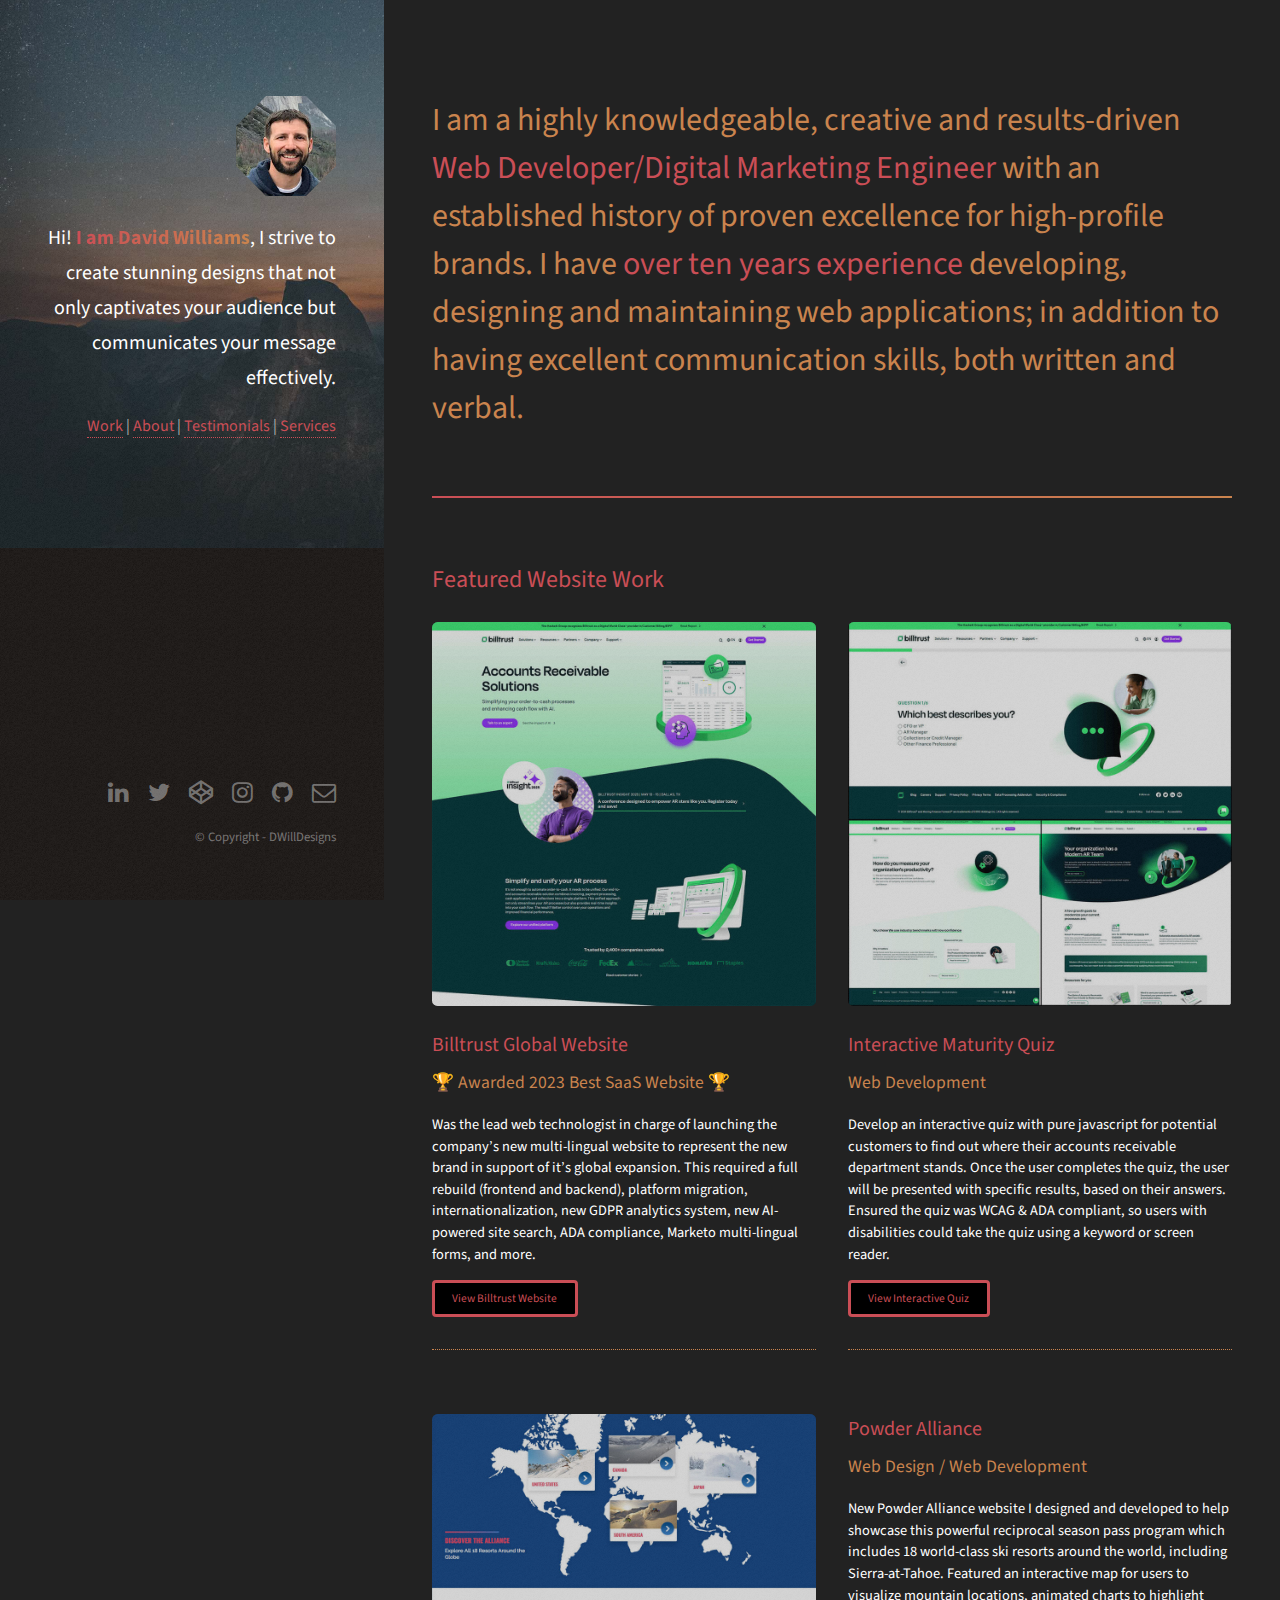
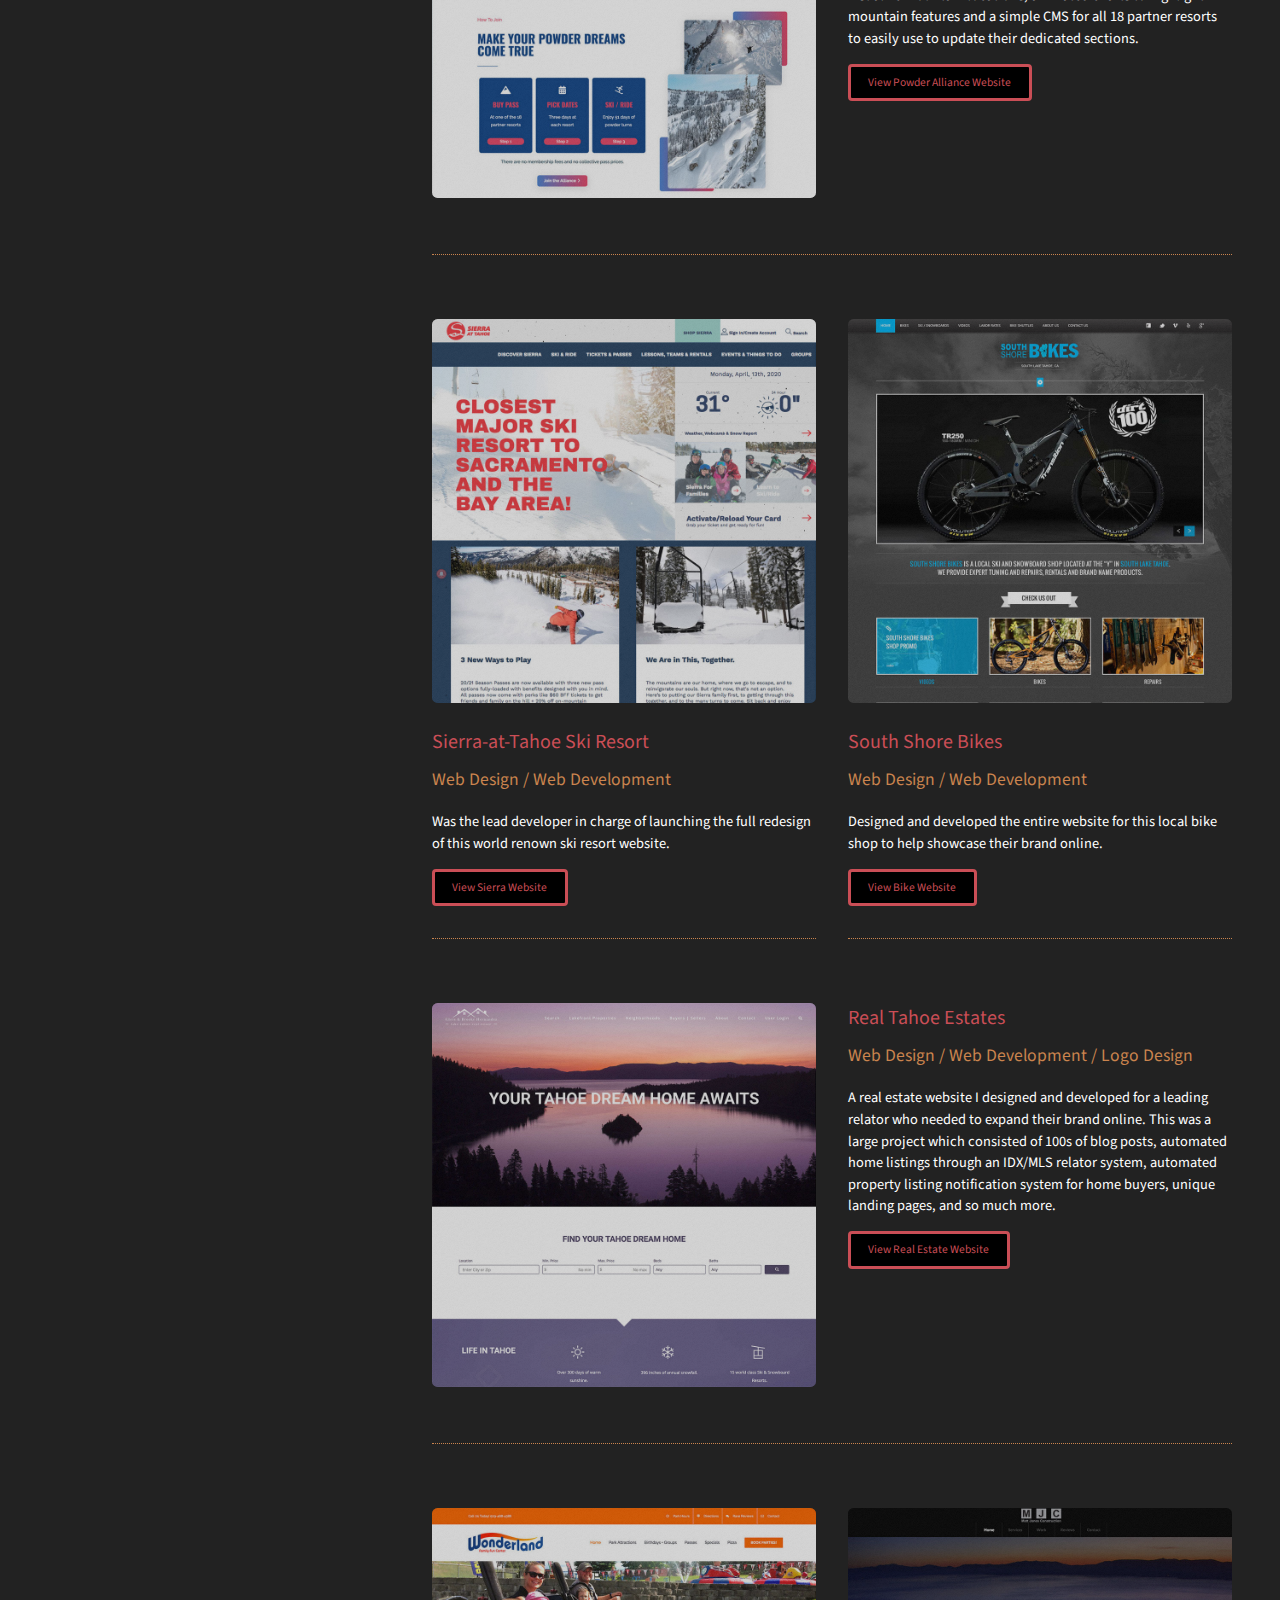
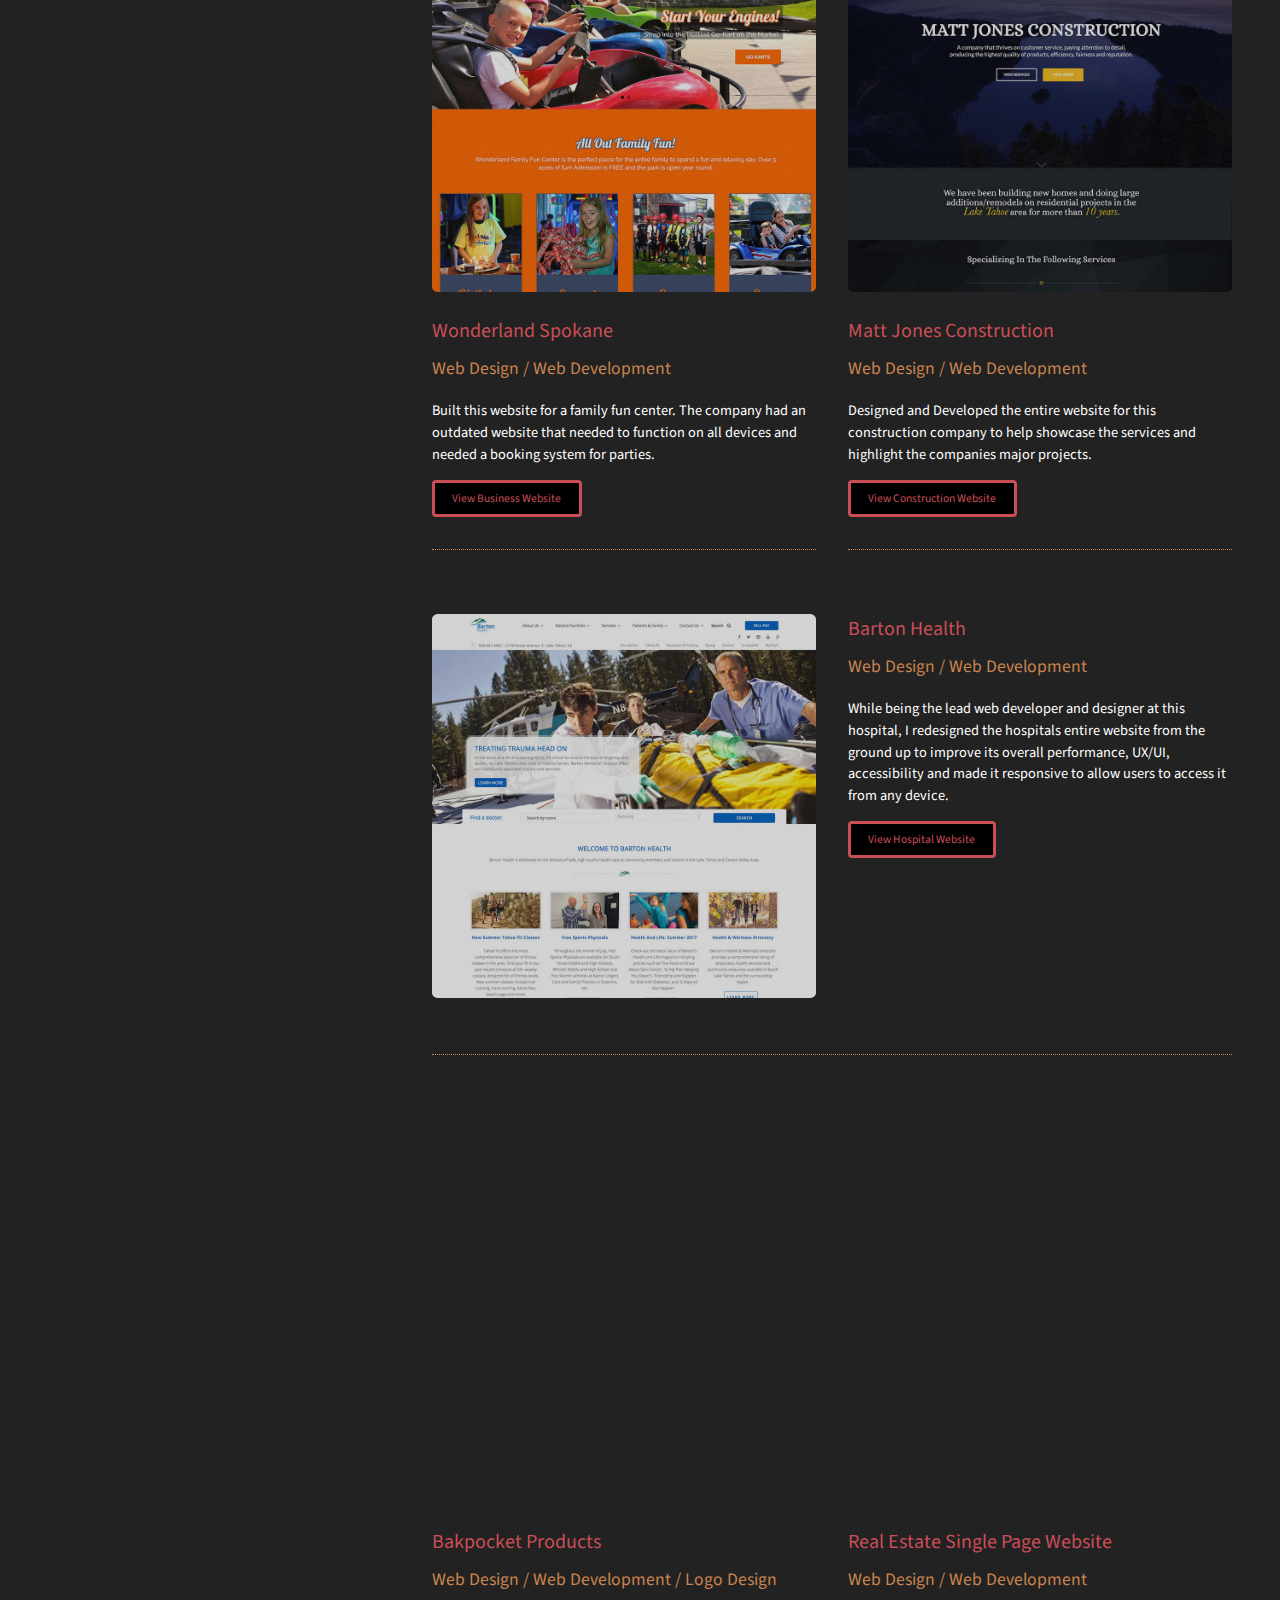
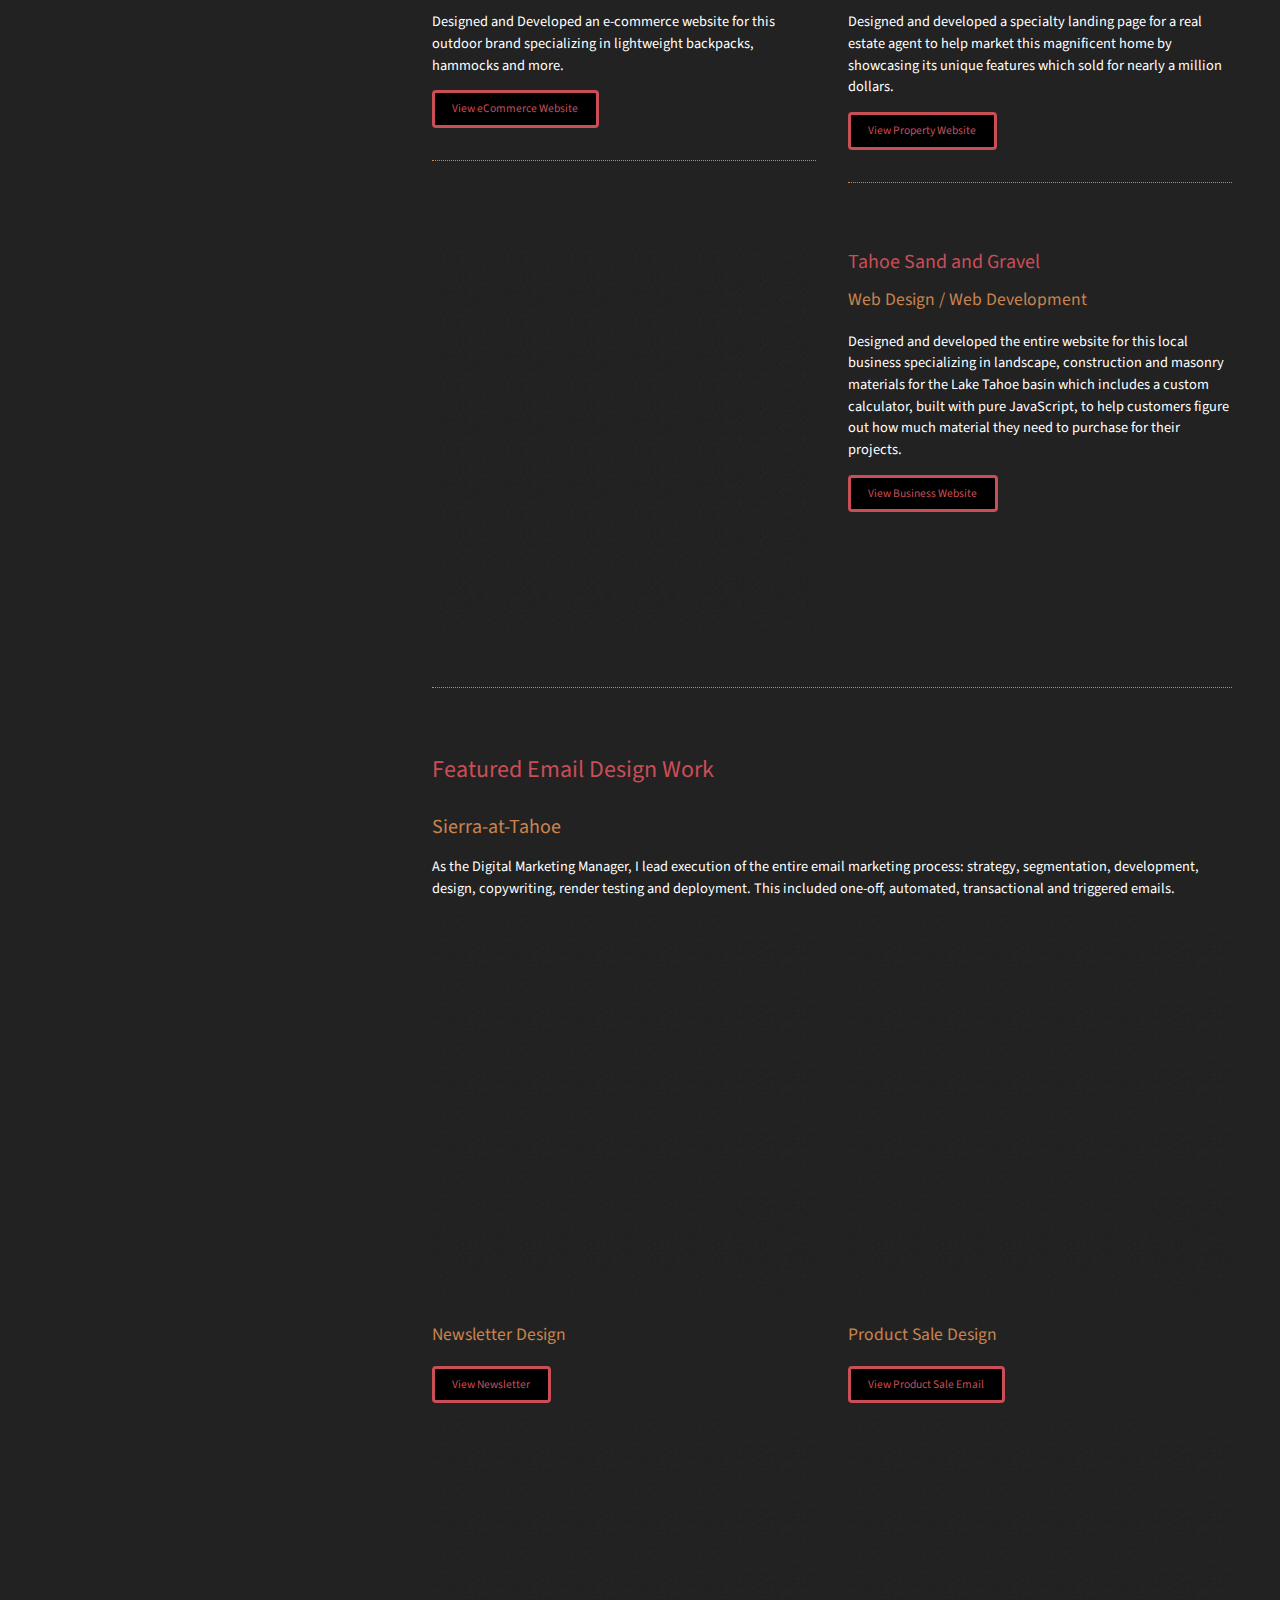
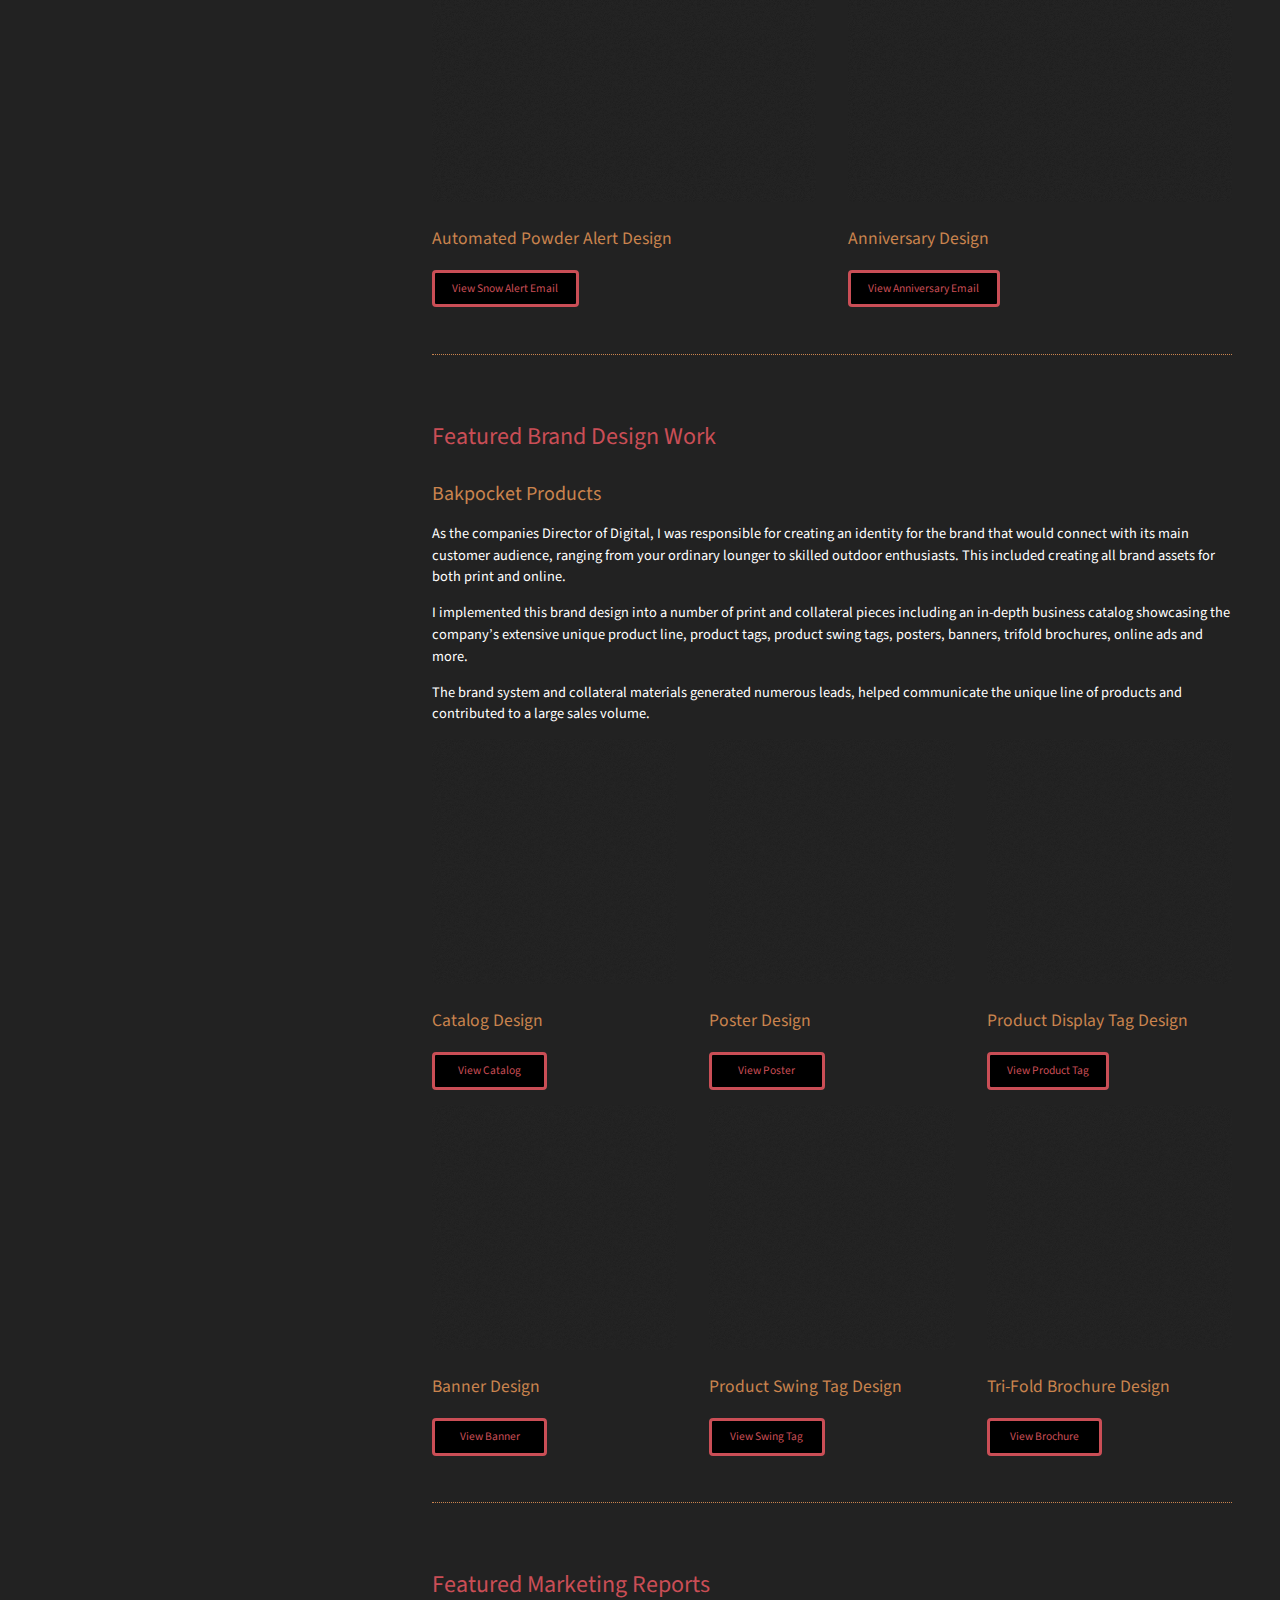
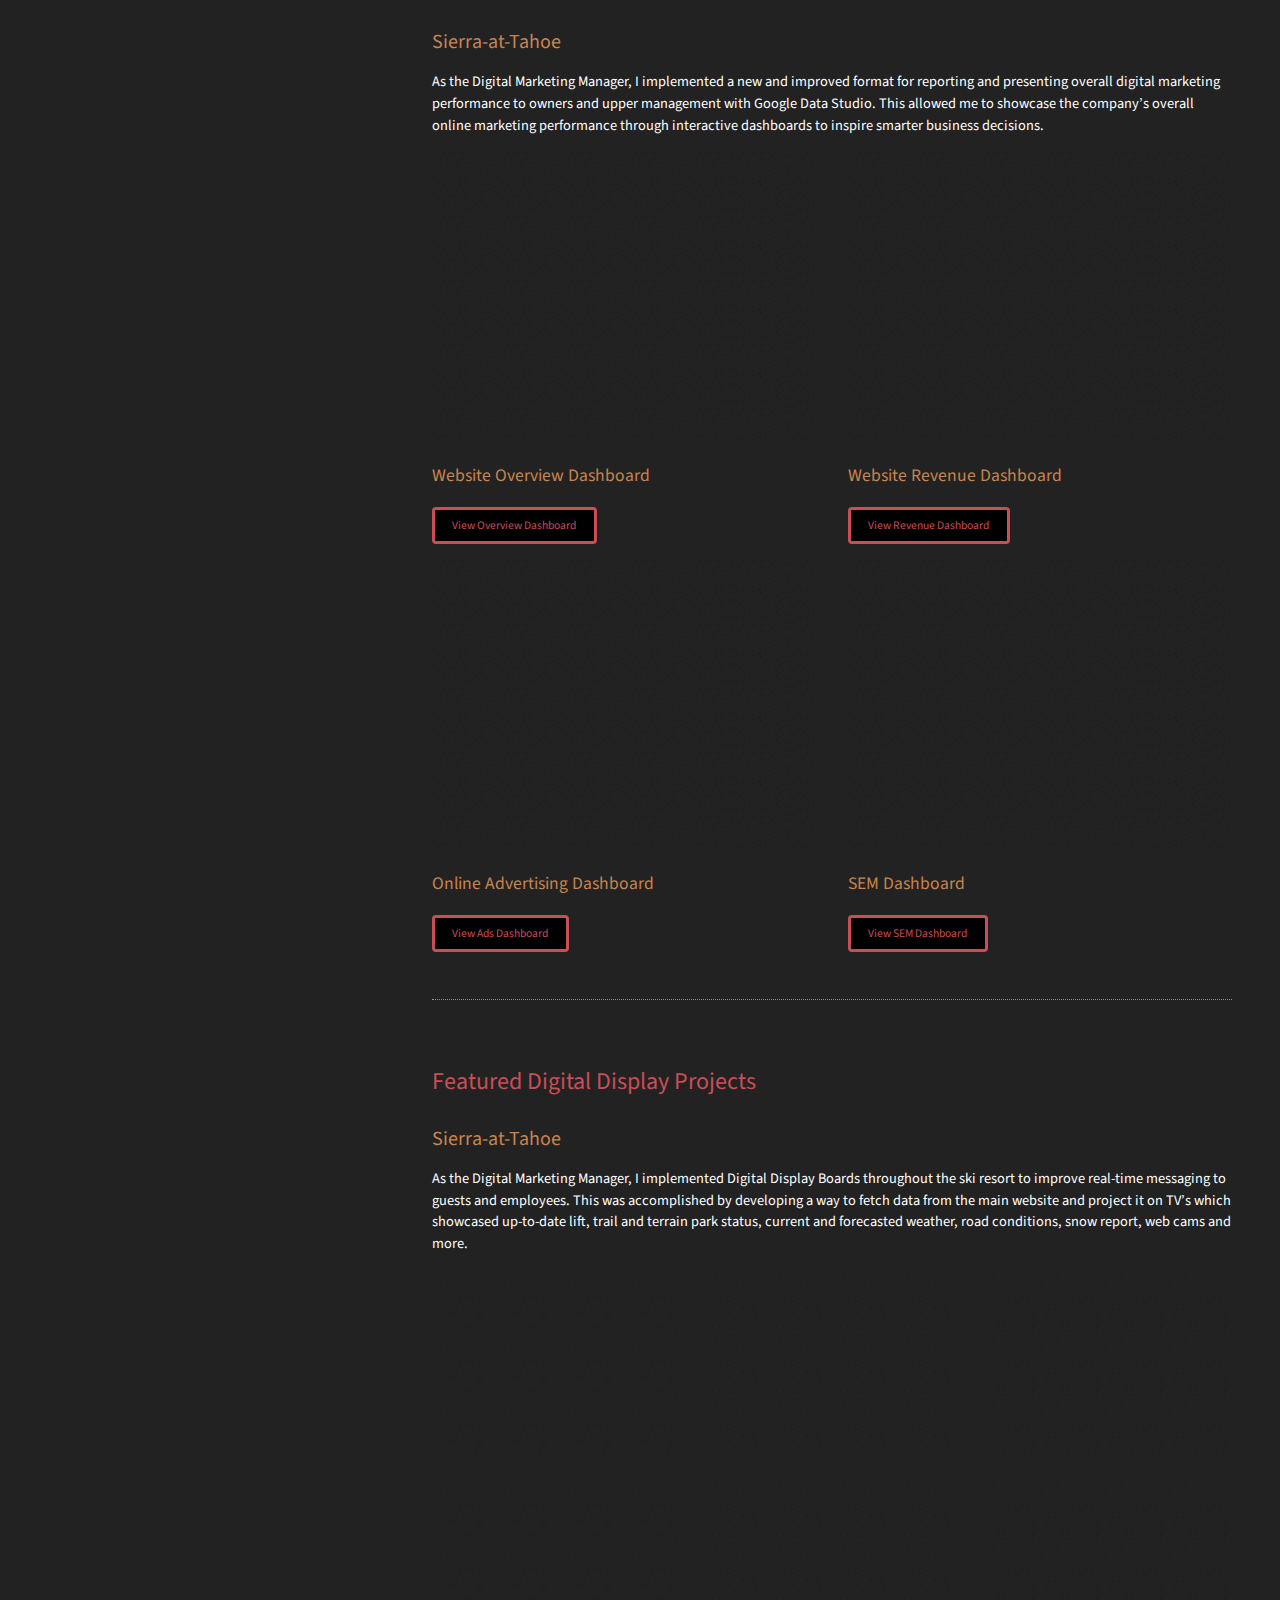
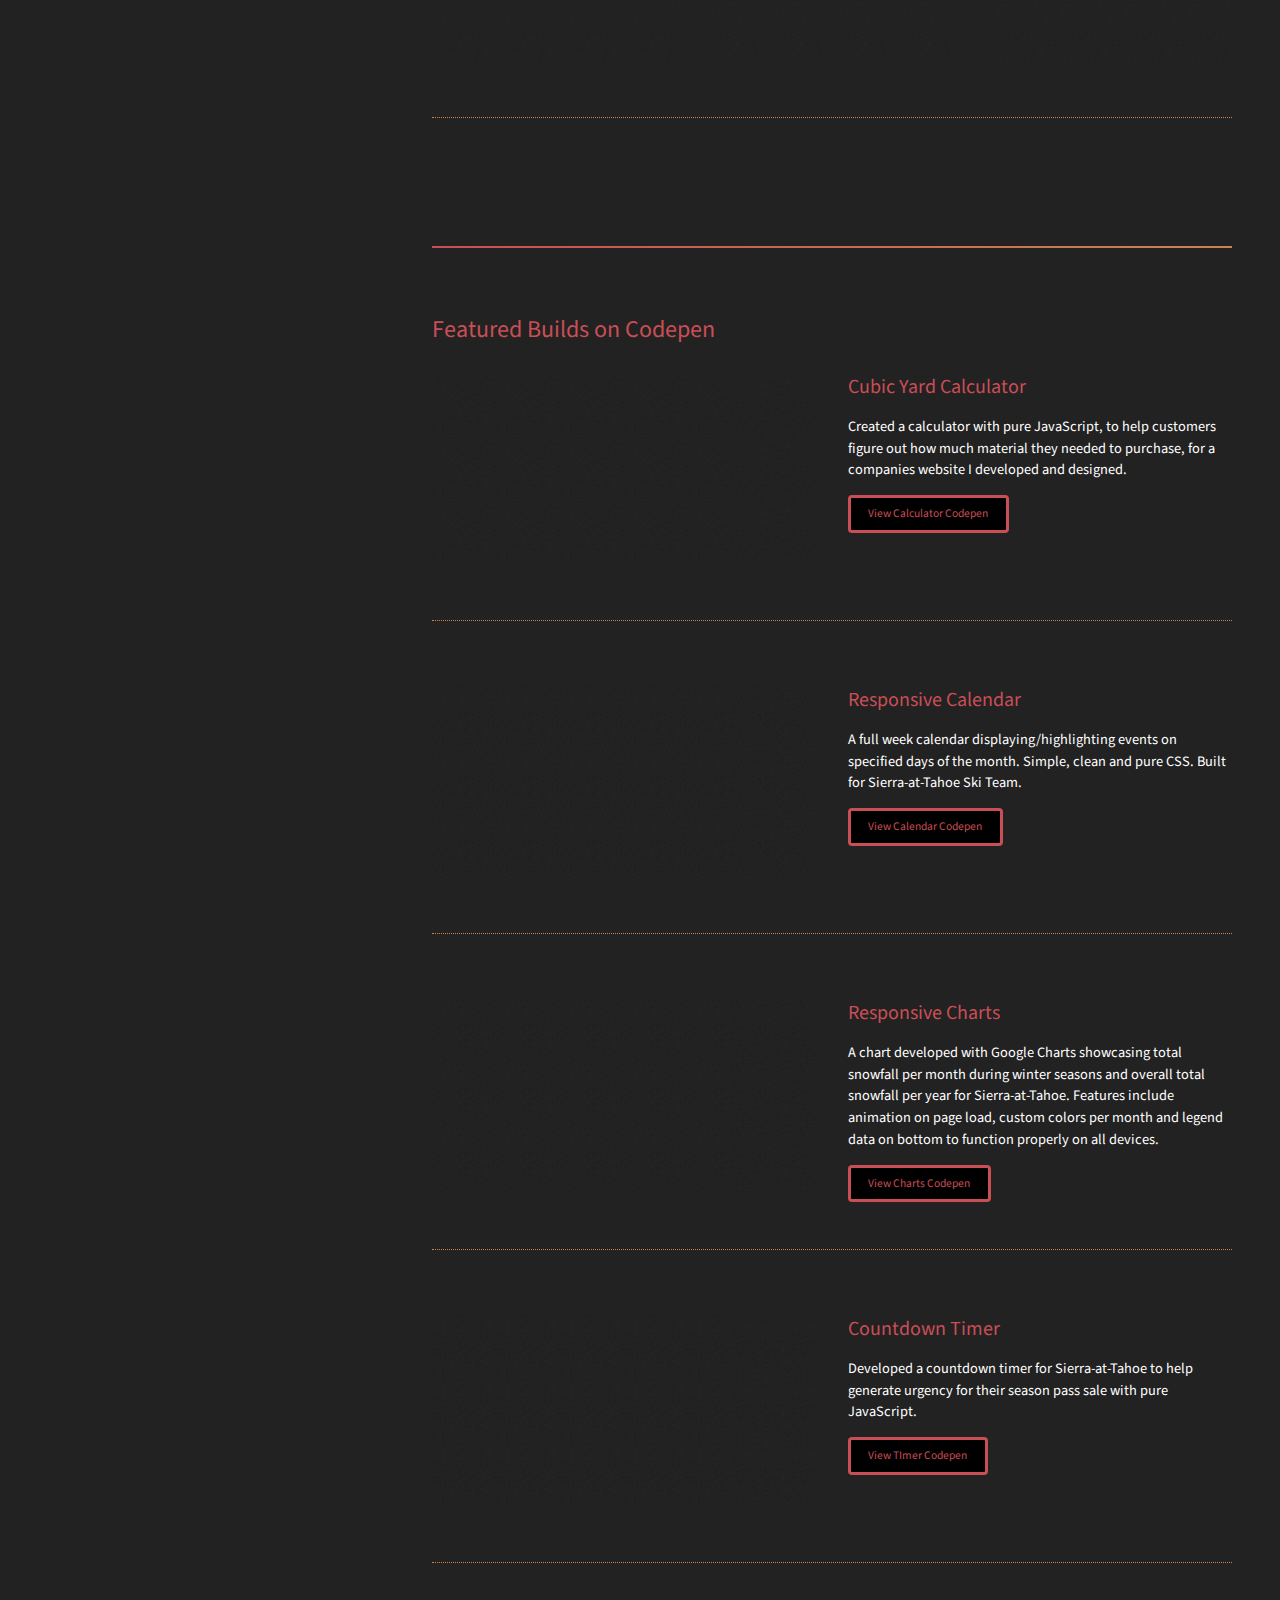
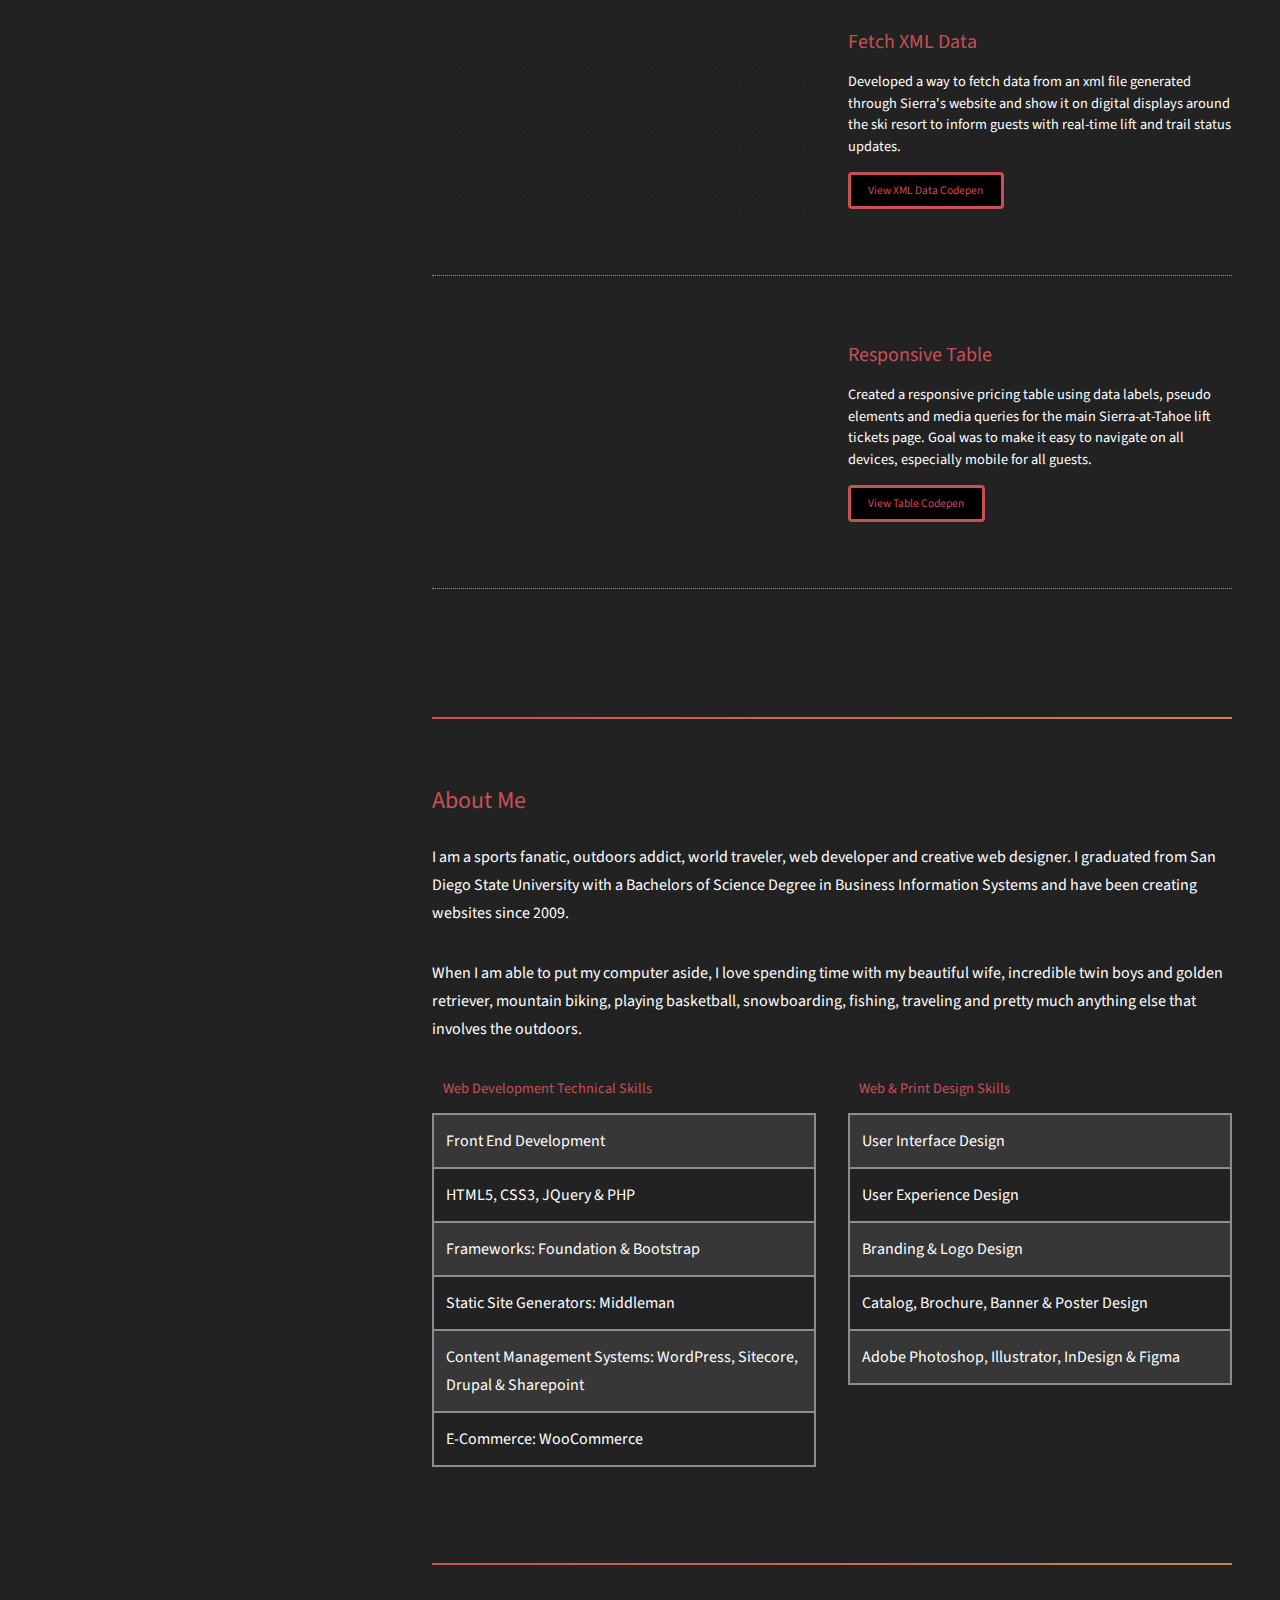
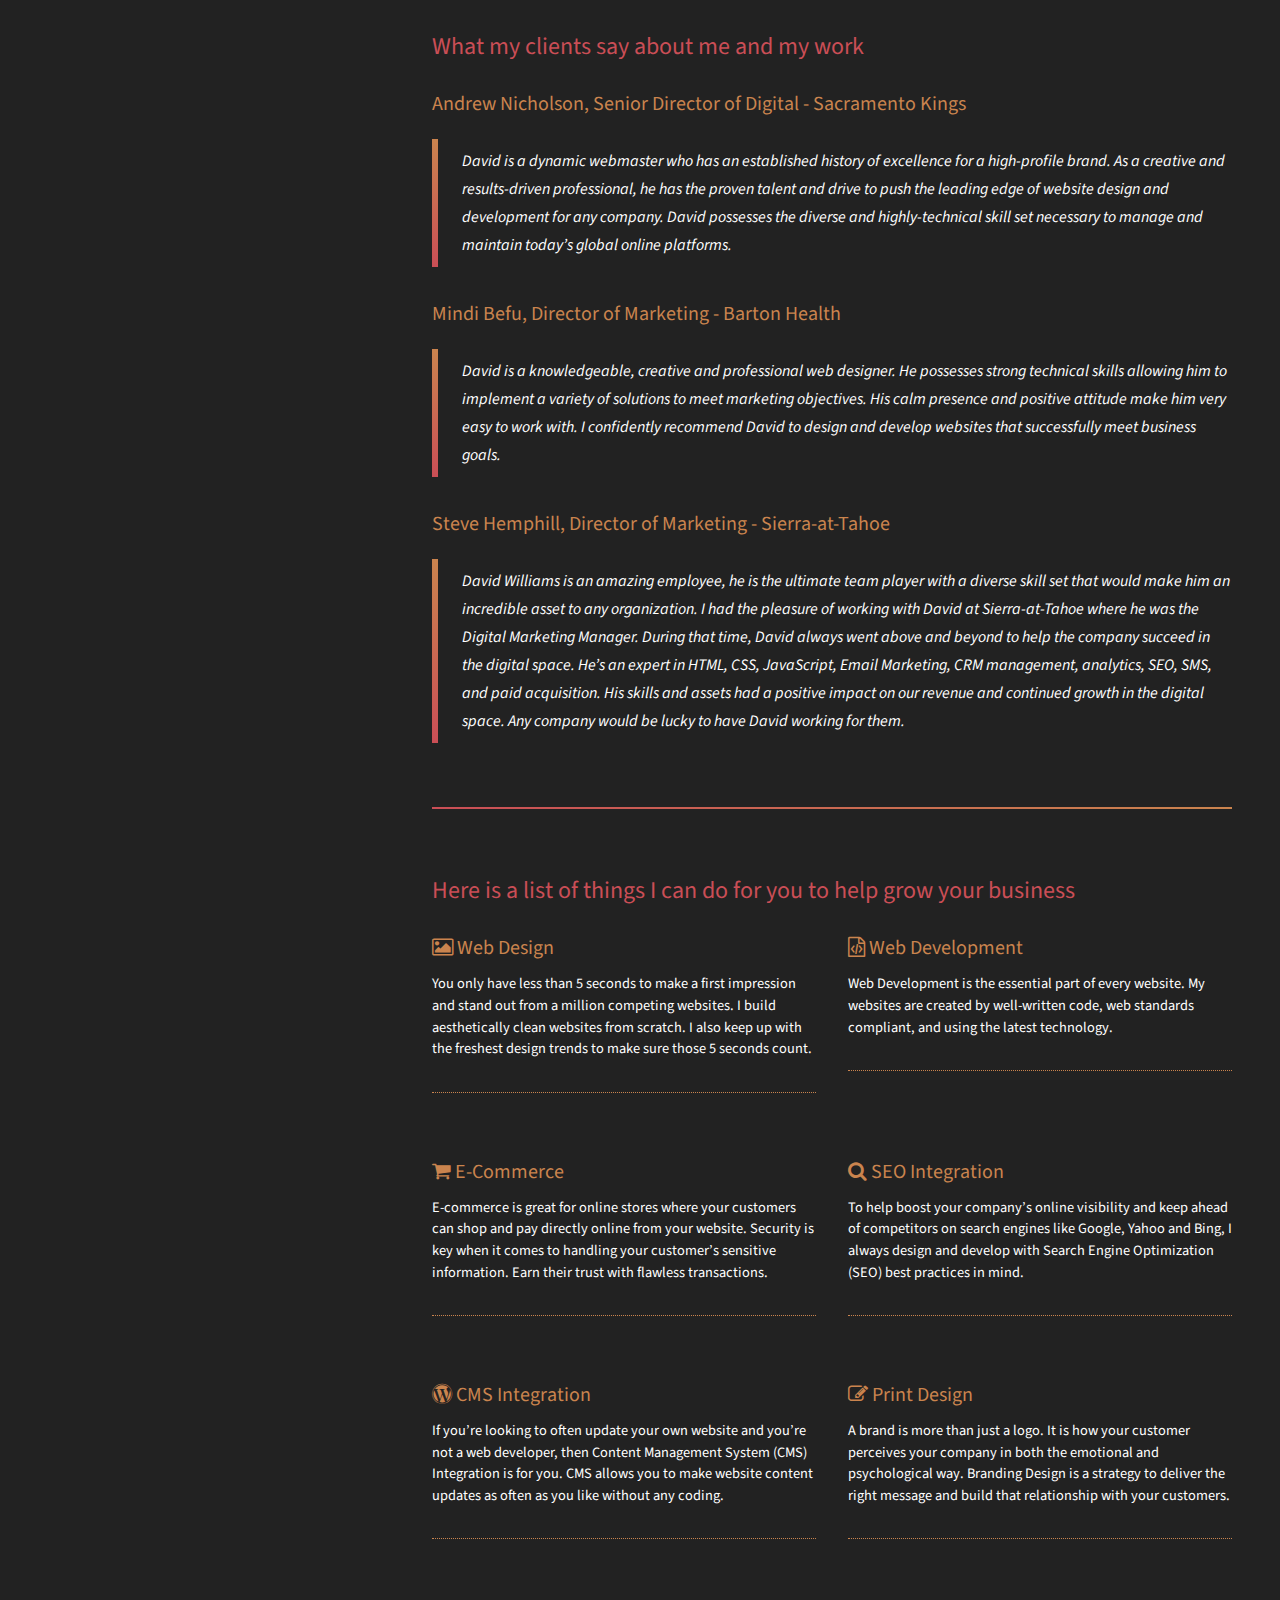
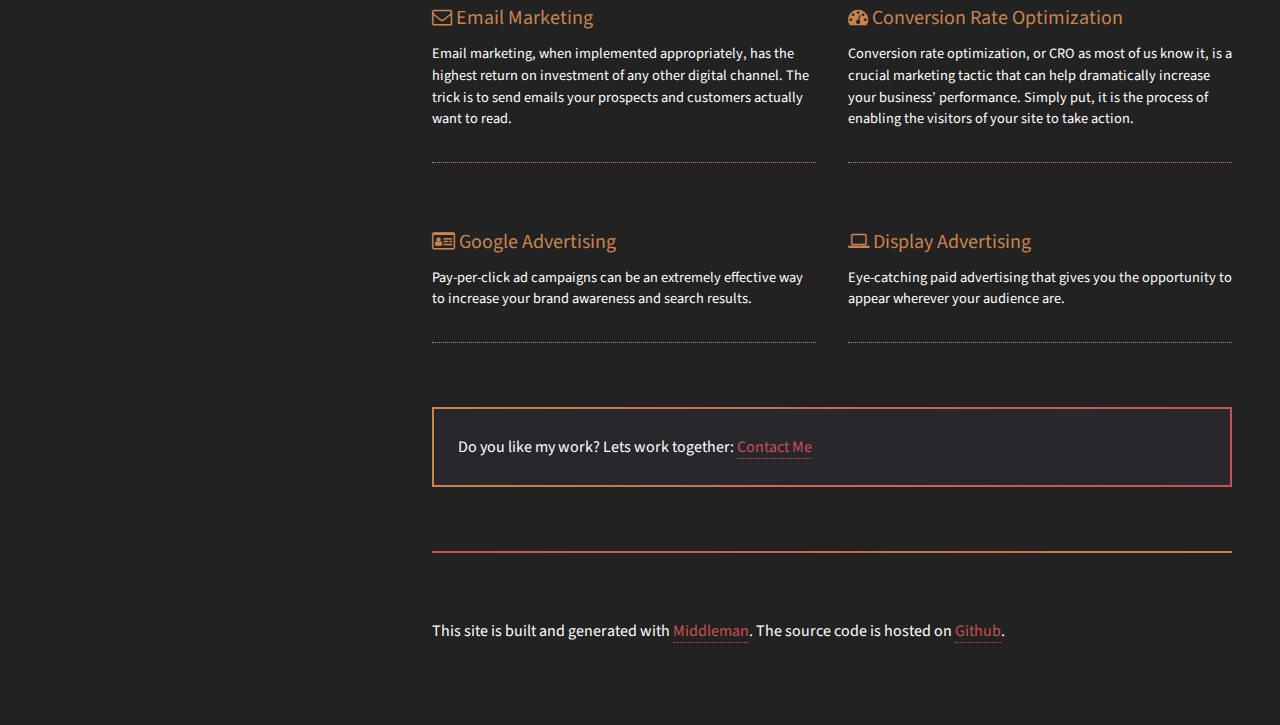
==== index.html @ ef0dd809 "Update index.html links" ====
<!DOCTYPE html>
<html lang="en-US">
  <head>
    <title>DWillDesigns | Web Design &amp; Development, Graphic Design + Marketing</title>
    <meta charset="utf-8" />
    <meta name="viewport" content="width=device-width, initial-scale=1" />
    <meta name="description" content="I am a web developer &amp; designer who strives to create stunning designs that not only captivates your audience but communicates your message effectively." />
    <meta name="author" content="David Williams, DWillDesigns" />
    <meta name="generator" content="Middleman 4.2.1" />
    <meta name="robots" content="index, follow" />
    <link rel="icon" type="image/png" href="images/dwilldesigns-logo-portfolio-red-80x80.png" />
    <link href="https://stackpath.bootstrapcdn.com/font-awesome/4.7.0/css/font-awesome.min.css" rel="stylesheet" />
    <link href="/stylesheets/main.css" rel="stylesheet" />
    <link rel="preload" as="image" href="../../images/mtn-bg.jpg" />
  </head>

  <body class="is-preload">
    <header id="header">
      <div class="inner">
        <a href="#" class="image avatar"><img width="133" height="133" src="images/dw-profile-180x180.jpg" alt="David Williams" /></a>
        <h1>Hi! <strong>I am David Williams</strong>, I strive to create stunning designs that not only captivates your audience but communicates your message effectively.</h1>
        <p style="margin: 1em 0"><a href="#work" title="Click to view my web and marketing projects">Work</a> | <a href="#about" title="Click to learn a bit about me">About</a> | <a href="#testimonials" title="Click to read testimonials regarding my skills and accomplishments">Testimonials</a> | <a href="#services" title="Click to see web and marketing services">Services</a></p>
      </div>
    </header>
    <div id="main">
      <section id="one">
        <header class="major">
          <h1>I am a highly knowledgeable, creative and results-driven <strong>Web Developer/Digital Marketing Engineer</strong> with an established history of proven excellence for high-profile brands. I have <strong>over ten years experience</strong> developing, designing and maintaining web applications; in addition to having excellent communication skills, both written and verbal.</h1>
        </header>
      </section>
      <section id="work" name="work">
        <h2>Featured Website Work</h2>
        <div class="row">
          <article class="col-6 col-12-xsmall work-item">
            <a href="images/fulls/bt-hp-sitecore-2024.jpg" class="image fit thumb" "rel=nofollow"><img loading="lazy" width="464" height="464" src="/images/fulls/bt-hp-sitecore-2024.jpg" alt="Billtrust New Global Website" title="Billtrust New Global Website" /></a>
            <h3>Billtrust Global Website</h3>
            <h4>🏆 Awarded 2023 Best SaaS Website 🏆</h4>
            <p>Was the lead web technologist in charge of launching the company’s new multi-lingual website to represent the new brand in support of it’s global expansion. This required a full rebuild (frontend and backend), platform migration, internationalization, new GDPR analytics system, new AI-powered site search, ADA compliance, Marketo multi-lingual forms, and more.</p>
            <p style="margin: 1em 0"><a href="https://www.billtrust.com/" target="_blank" class="button small" title="Click to view Billtrust Financial SaaS website">View Billtrust Website</a></p>
            <hr />
          </article>

          <article class="col-6 col-12-xsmall work-item">
            <a href="images/fulls/bt-ar-mm-quiz-grid.jpg" class="image fit thumb" "rel=nofollow"><img loading="lazy" width="464" height="464" src="images/fulls/bt-ar-mm-quiz-grid.jpg" alt="Interactive Maturity Quiz" title="Interactive Maturity Quiz" /></a>
            <h3>Interactive Maturity Quiz</h3>
            <h4>Web Development</h4>
            <p>Develop an interactive quiz with pure javascript for potential customers to find out where their accounts receivable department stands. Once the user completes the quiz, the user will be presented with specific results, based on their answers. Ensured the quiz was WCAG &amp; ADA compliant, so users with disabilities could take the quiz using a keyword or screen reader.</p>
            <p style="margin: 1em 0"><a href="/bt-ar-mm-quiz.html" target="_blank" class="button small" title="Click to view financial interactive quiz">View Interactive Quiz</a></p>
            <hr />
          </article>

          <article class="col-12 col-12-xsmall work-item">
            <div class="row">
              <div class="col-6 col-12-xsmall">
                <a href="images/fulls/powderalliance-web.jpg" class="image fit thumb" "rel=nofollow"><img loading="lazy" width="464" height="464" src="images/fulls/powderalliance-web.jpg" alt="Powder Alliance Website" title="Powder Alliance Website" /></a>
              </div>
              <div class="col-6 col-12-xsmall">
                <h3>Powder Alliance</h3>
                <h4>Web Design / Web Development</h4>
                <p>New Powder Alliance website I designed and developed to help showcase this powerful reciprocal season pass program which includes 18 world-class ski resorts around the world, including Sierra-at-Tahoe. Featured an interactive map for users to visualize mountain locations, animated charts to highlight mountain features and a simple CMS for all 18 partner resorts to easily use to update their dedicated sections.</p>
                <p style="margin: 1em 0"><a href="https://powderalliance.com/" target="_blank" class="button small" title="Click to visit Season Pass Ski program website">View Powder Alliance Website</a></p>
              </div>
            </div>
            <hr />
          </article>

          <article class="col-6 col-12-xsmall work-item">
            <a href="images/fulls/Sierra-at-Tahoe-web.jpg" class="image fit thumb" "rel=nofollow"><img loading="lazy" width="464" height="464" src="images/fulls/Sierra-at-Tahoe-web.jpg" alt="Sierra-at-Tahoe Ski Resort Website" title="Sierra-at-Tahoe Ski Resort Website" /></a>
            <h3>Sierra-at-Tahoe Ski Resort</h3>
            <h4>Web Design / Web Development</h4>
            <p>Was the lead developer in charge of launching the full redesign of this world renown ski resort website.</p>
            <p style="margin: 1em 0"><a href="https://www.sierraattahoe.com/" target="_blank" class="button small" title="Click to visit Ski Resort website">View Sierra Website</a></p>
            <hr />
          </article>
          <article class="col-6 col-12-xsmall work-item">
            <a href="images/fulls/southshorebikes-web.jpg" class="image fit thumb" "rel=nofollow"><img loading="lazy" width="464" height="464" src="images/fulls/southshorebikes-web.jpg" alt="South Shore Bikes Website" title="South Shore Bikes Website" /></a>
            <h3>South Shore Bikes</h3>
            <h4>Web Design / Web Development</h4>
            <p>Designed and developed the entire website for this local bike shop to help showcase their brand online.</p>
            <p style="margin: 1em 0"><a href="https://southshorebikestahoe.com/" target="_blank" class="button small" title="Click to visit bike shop website">View Bike Website</a></p>
            <hr />
          </article>

          <article class="col-12 col-12-xsmall work-item">
            <div class="row">
              <div class="col-6 col-12-xsmall">
                <a href="images/fulls/RealTahoeEstates-web.jpg" class="image fit thumb" "rel=nofollow"><img loading="lazy" width="464" height="464" src="images/fulls/RealTahoeEstates-web.jpg" alt="Real Tahoe Estates Website" title="Real Tahoe Estates Website" /></a>
              </div>
              <div class="col-6 col-12-xsmall">
                <h3>Real Tahoe Estates</h3>
                <h4>Web Design / Web Development / Logo Design</h4>
                <p>A real estate website I designed and developed for a leading relator who needed to expand their brand online. This was a large project which consisted of 100s of blog posts, automated home listings through an IDX/MLS relator system, automated property listing notification system for home buyers, unique landing pages, and so much more.</p>
                <p style="margin: 1em 0"><a href="https://realtahoeestates.com/" target="_blank" class="button small" title="Click to visit Real Estate website">View Real Estate Website</a></p>
              </div>
            </div>
            <hr />
          </article>

          <article class="col-6 col-12-xsmall work-item">
            <a href="images/fulls/Wonderland-Fun-Center-web.jpg" class="image fit thumb" "rel=nofollow"><img loading="lazy" width="464" height="464" src="images/fulls/Wonderland-Fun-Center-web.jpg" alt="Wonderland Spokane Website" title="Wonderland Spokane Website" /></a>
            <h3>Wonderland Spokane</h3>
            <h4>Web Design / Web Development</h4>
            <p>Built this website for a family fun center. The company had an outdated website that needed to function on all devices and needed a booking system for parties.</p>
            <p style="margin: 1em 0"><a href="https://wonderlandspokane.com/" target="_blank" class="button small" title="Click to visit family adventure park website">View Business Website</a></p>
            <hr />
          </article>
          <article class="col-6 col-12-xsmall work-item">
            <a href="images/fulls/MJCTahoe-website-design-1.jpg" class="image fit thumb" "rel=nofollow"><img loading="lazy" width="464" height="464" src="images/fulls/MJCTahoe-website-design-1.jpg" alt="Matt Jones Construction Website" title="Matt Jones Construction Website" /></a>
            <h3>Matt Jones Construction</h3>
            <h4>Web Design / Web Development</h4>
            <p>Designed and Developed the entire website for this construction company to help showcase the services and highlight the companies major projects.</p>
            <p style="margin: 1em 0"><a href="http://mjctahoe.com/" target="_blank" class="button small" title="Click to visit Construction website">View Construction Website</a></p>
            <hr />
          </article>

          <article class="col-12 col-12-xsmall work-item">
            <div class="row">
              <div class="col-6 col-12-xsmall">
                <a href="images/fulls/Barton-Health-web-2017-2.jpg" class="image fit thumb" "rel=nofollow"><img loading="lazy" width="464" height="464" src="images/fulls/Barton-Health-web-2017-2.jpg" alt="Barton Health Website" title="Barton Health Website" /></a>
              </div>
              <div class="col-6 col-12-xsmall">
                <h3>Barton Health</h3>
                <h4>Web Design / Web Development</h4>
                <p>While being the lead web developer and designer at this hospital, I redesigned the hospitals entire website from the ground up to improve its overall performance, UX/UI, accessibility and made it responsive to allow users to access it from any device.</p>
                <p style="margin: 1em 0"><a href="https://www.bartonhealth.org/tahoe/home.aspx" target="_blank" class="button small" title="Click to visit Barton Health hospital website">View Hospital Website</a></p>
              </div>
            </div>
            <hr />
          </article>

          <article class="col-6 col-12-xsmall work-item">
            <a href="images/fulls/Bakpocket-Products-web.jpg" class="image fit thumb" "rel=nofollow"><img loading="lazy" width="464" height="464" src="images/fulls/Bakpocket-Products-web.jpg" alt="Bakpocket Products Website" title="Bakpocket Products Website" /></a>
            <h3>Bakpocket Products</h3>
            <h4>Web Design / Web Development / Logo Design</h4>
            <p>Designed and Developed an e-commerce website for this outdoor brand specializing in lightweight backpacks, hammocks and more.</p>
            <p style="margin: 1em 0"><a href="https://www.instagram.com/bakpocketproducts/" target="_blank" class="button small" title="Click to view Bakpocket Products eCommerce website">View eCommerce Website</a></p>
            <hr />
          </article>
          <!--<article class="col-6 col-12-xsmall work-item">
                    <a href="images/fulls/Festival-of-Trees-web.jpg" class="image fit thumb" "rel=nofollow"><img loading="lazy" width="464" height="464" src="images/fulls/Festival-of-Trees-web.jpg" alt="Festival Trees and Lights Website" title="Festival Trees and Lights Website" /></a>
                    <h3>Festival Trees and Lights</h3>
                    <h4>Web Design / Web Development</h4>
                    <p>Designed and Developed the entire website for this charity event associated with the main hospital in the area.</p>
                    <p style="margin: 1em 0;"><a href="https://www.bartonhealth.org/foundation/foundation-home" target="_blank" class="button small">View Website</a></p>
				<hr> </article>-->
          <article class="col-6 col-12-xsmall work-item">
            <a href="images/fulls/RealEstateProperty-web.jpg" class="image fit thumb" "rel=nofollow"><img loading="lazy" width="464" height="464" src="images/fulls/RealEstateProperty-web.jpg" alt="Real Estate Single Page Website" title="Real Estate Single Page Website" /></a>
            <h3>Real Estate Single Page Website</h3>
            <h4>Web Design / Web Development</h4>
            <p>Designed and developed a specialty landing page for a real estate agent to help market this magnificent home by showcasing its unique features which sold for nearly a million dollars.</p>
            <p style="margin: 1em 0"><a href="https://realtahoeestates.com/2042-aloha-drive-lake-tahoe/" target="_blank" class="button small" title="Click to visit Real Estate Single Property website">View Property Website</a></p>
            <hr />
          </article>

          <article class="col-12 col-12-xsmall work-item">
            <div class="row">
              <div class="col-6 col-12-xsmall">
                <a href="images/fulls/tahoe-sand-gravel-web.jpg" class="image fit thumb" "rel=nofollow"><img loading="lazy" width="464" height="464" src="images/fulls/tahoe-sand-gravel-web.jpg" alt="Tahoe Sand and Gravel Website" title="Tahoe Sand and Gravel Website" /></a>
              </div>
              <div class="col-6 col-12-xsmall">
                <h3>Tahoe Sand and Gravel</h3>
                <h4>Web Design / Web Development</h4>
                <p>Designed and developed the entire website for this local business specializing in landscape, construction and masonry materials for the Lake Tahoe basin which includes a custom calculator, built with pure JavaScript, to help customers figure out how much material they need to purchase for their projects.</p>
                <p style="margin: 1em 0"><a href="https://dwill530.github.io/tsg/" target="_blank" class="button small" title="Click to visit Tahoe Sand and Gravel website">View Business Website</a></p>
              </div>
            </div>
            <!--<div class="row">
						<div class="col-6 col-12-xsmall">
                    		<a href="images/fulls/RealEstateProperty-web.jpg" class="image fit thumb" "rel=nofollow"><img loading="lazy" width="464" height="464" src="images/fulls/RealEstateProperty-web.jpg" alt="Real Estate Single Page Website" title="Real Estate Single Page Website" /></a>
						</div>
						<div class="col-6 col-12-xsmall">
							<h3>Real Estate Single Page Website</h3>
							<h4>Web Design / Web Development</h4>
							<p>Designed and developed a specialty landing page for a real estate agent to help market this magnificent home by showcasing its unique features which sold for nearly a million dollars.</p>
							<p style="margin: 1em 0;"><a href="https://realtahoeestates.com/2042-aloha-drive-lake-tahoe/" target="_blank" class="button small">View Website</a></p>
						</div>
					</div>-->
            <hr />
          </article>
        </div>
        <h2>Featured Email Design Work</h2>
        <div class="row">
          <article class="col-12 col-12-xsmall work-item">
            <div class="row">
              <div class="col-12 col-12-xsmall">
                <h3 style="color: #ca844e">Sierra-at-Tahoe</h3>
                <p style="margin: 1em 0">As the Digital Marketing Manager, I lead execution of the entire email marketing process: strategy, segmentation, development, design, copywriting, render testing and deployment. This included one-off, automated, transactional and triggered emails.</p>

                <div class="row">
                  <div class="col-6 col-12-xsmall">
                    <a href="images/fulls/sat-wprf-newsletter-email.jpg" class="image fit thumb" "rel=nofollow"><img loading="lazy" width="464" height="464" src="images/fulls/sat-wprf-newsletter-email.jpg" alt="Sierra-at-Tahoe Newsletter Design" title="Sierra-at-Tahoe Newsletter Design" /></a>
                    <h4>Newsletter Design</h4>
                    <p style="margin: 1em 0"><a href="/wprf-newsletter.html" class="button small" title="Click to view ski resort email newsletter">View Newsletter</a></p>
                  </div>
                  <div class="col-6 col-12-xsmall">
                    <a href="images/fulls/sat-fall-sp-email.jpg" class="image fit thumb" "rel=nofollow"><img loading="lazy" width="464" height="464" src="images/fulls/sat-fall-sp-email.jpg" alt="Sierra-at-Tahoe Product Sale Email Design" title="Sierra-at-Tahoe Product Sale Email Design" /></a>
                    <h4>Product Sale Design</h4>
                    <p style="margin: 1em 0"><a href="/sat-fall-sp-email.html" class="button small" title="Click to view product email">View Product Sale Email</a></p>
                  </div>
                  <div class="col-6 col-12-xsmall">
                    <a href="images/fulls/sat-snow-alert-email.jpg" class="image fit thumb" "rel=nofollow"><img loading="lazy" width="464" height="464" src="images/fulls/sat-snow-alert-email.jpg" alt="Sierra-at-Tahoe Snow Alert Email Design" title="Sierra-at-Tahoe Snow Alert Email Design" /></a>
                    <h4>Automated Powder Alert Design</h4>
                    <p style="margin: 1em 0"><a href="/sat-snow-alert-email.html" class="button small" title="Click to view snow forecast email">View Snow Alert Email</a></p>
                  </div>

                  <div class="col-6 col-12-xsmall">
                    <a href="images/fulls/sat-anniversary-email.jpg" class="image fit thumb" "rel=nofollow"><img loading="lazy" width="464" height="464" src="images/fulls/sat-anniversary-email.jpg" alt="Sierra-at-Tahoe Anniversary Email Design" title="Sierra-at-Tahoe Anniversary Email Design" /></a>
                    <h4>Anniversary Design</h4>
                    <p style="margin: 1em 0"><a href="/sat-anniversary-email.html" class="button small" title="Click to view automated ski anniversary email">View Anniversary Email</a></p>
                  </div>
                </div>
              </div>
            </div>
            <hr />
          </article>
        </div>
        <h2>Featured Brand Design Work</h2>
        <div class="row">
          <article class="col-12 col-12-xsmall work-item">
            <div class="row">
              <div class="col-12 col-12-xsmall">
                <h3 style="color: #ca844e">Bakpocket Products</h3>
                <p style="margin: 1em 0">As the companies Director of Digital, I was responsible for creating an identity for the brand that would connect with its main customer audience, ranging from your ordinary lounger to skilled outdoor enthusiasts. This included creating all brand assets for both print and online.</p>
                <p style="margin: 1em 0">I implemented this brand design into a number of print and collateral pieces including an in-depth business catalog showcasing the company’s extensive unique product line, product tags, product swing tags, posters, banners, trifold brochures, online ads and more.</p>
                <p style="margin: 1em 0">The brand system and collateral materials generated numerous leads, helped communicate the unique line of products and contributed to a large sales volume.</p>

                <div class="row">
                  <div class="col-4 col-12-xsmall">
                    <a href="images/fulls/bakpocket-catalog-design.jpg" class="image fit thumb" "rel=nofollow"><img loading="lazy" width="291" height="291" src="images/fulls/bakpocket-catalog-design.jpg" alt="Bakpocket Products Catalog Design" title="Bakpocket Products Catalog Design" /></a>
                    <h4>Catalog Design</h4>
                    <p style="margin: 1em 0"><a href="images/fulls/bakpocket-catalog-design.jpg" class="button small" title="Click to view adventure product catalog">View Catalog</a></p>
                  </div>
                  <div class="col-4 col-12-xsmall">
                    <a href="images/fulls/Bakpocket-Products-posters-designs.jpg" class="image fit thumb" "rel=nofollow"><img loading="lazy" width="291" height="291" src="images/fulls/Bakpocket-Products-posters-designs.jpg" alt="Bakpocket Products Poster Design" title="Bakpocket Products Poster Design" /></a>
                    <h4>Poster Design</h4>
                    <p style="margin: 1em 0"><a href="images/fulls/Bakpocket-Products-posters-designs.jpg" class="button small" title="Click to view adventure product poster design">View Poster</a></p>
                  </div>
                  <div class="col-4 col-12-xsmall">
                    <a href="images/fulls/Bakpocket-product-tag-designs.jpg" class="image fit thumb" "rel=nofollow"><img loading="lazy" width="291" height="291" src="images/fulls/Bakpocket-product-tag-designs.jpg" alt="Bakpocket Product Tag Design" title="Bakpocket Product Tag Design" /></a>
                    <h4>Product Display Tag Design</h4>
                    <p style="margin: 1em 0"><a href="images/fulls/Bakpocket-product-tag-designs.jpg" class="button small" title="Click to view adventure product tag design">View Product Tag</a></p>
                  </div>

                  <div class="col-4 col-12-xsmall">
                    <a href="images/fulls/Bakpocket-Products-banner-designs.jpg" class="image fit thumb" "rel=nofollow"><img loading="lazy" width="291" height="291" src="images/fulls/Bakpocket-Products-banner-designs.jpg" alt="Bakpocket Products Banner Design" title="Bakpocket Products Banner Design" /></a>
                    <h4>Banner Design</h4>
                    <p style="margin: 1em 0"><a href="images/fulls/Bakpocket-Products-banner-designs.jpg" class="button small" title="Click to view adventure banner design">View Banner</a></p>
                  </div>
                  <div class="col-4 col-12-xsmall">
                    <a href="images/fulls/Bakpocket-product-swing-tag-designs.jpg" class="image fit thumb" "rel=nofollow"><img loading="lazy" width="291" height="291" src="images/fulls/Bakpocket-product-swing-tag-designs.jpg" alt="Bakpocket Product Swing Tag Design" title="Bakpocket Product Swing Tag Design" /></a>
                    <h4>Product Swing Tag Design</h4>
                    <p style="margin: 1em 0"><a href="images/fulls/Bakpocket-product-swing-tag-designs.jpg" class="button small" title="Click to view product swing tag design">View Swing Tag</a></p>
                  </div>
                  <div class="col-4 col-12-xsmall">
                    <a href="images/fulls/Bakpocket-Products-trifold-design.jpg" class="image fit thumb" "rel=nofollow"><img loading="lazy" width="291" height="291" src="images/fulls/Bakpocket-Products-trifold-design.jpg" alt="Bakpocket Products Tri-Fold Brochure Design" title="Bakpocket Products Tri-Fold Brochure Design" /></a>
                    <h4>Tri-Fold Brochure Design</h4>
                    <p style="margin: 1em 0"><a href="images/fulls/Bakpocket-Products-trifold-design.jpg" class="button small" title="Click to view business product brochure design">View Brochure</a></p>
                  </div>
                </div>
              </div>
            </div>
            <hr />
          </article>
        </div>
        <h2>Featured Marketing Reports</h2>
        <div class="row">
          <article class="col-12 col-12-xsmall work-item">
            <div class="row">
              <div class="col-12 col-12-xsmall">
                <h3 style="color: #ca844e">Sierra-at-Tahoe</h3>
                <p style="margin: 1em 0">As the Digital Marketing Manager, I implemented a new and improved format for reporting and presenting overall digital marketing performance to owners and upper management with Google Data Studio. This allowed me to showcase the company’s overall online marketing performance through interactive dashboards to inspire smarter business decisions.</p>

                <div class="row">
                  <div class="col-6 col-12-xsmall">
                    <a href="images/fulls/web-report.jpg" class="image fit thumb" "rel=nofollow"><img loading="lazy" width="464" height="348" src="images/fulls/web-report.jpg" alt="Website Overview Dashboard" title="Website Overview Dashboard" /></a>
                    <h4>Website Overview Dashboard</h4>
                    <p style="margin: 1em 0"><a href="https://datastudio.google.com/s/nD9x_6ce5dQ" class="button small" title="Click to view business marketing overview dashboard">View Overview Dashboard</a></p>
                  </div>
                  <div class="col-6 col-12-xsmall">
                    <a href="images/fulls/web-rev-report.jpg" class="image fit thumb" "rel=nofollow"><img loading="lazy" width="464" height="348" src="images/fulls/web-rev-report.jpg" alt="Website Revenue Dashboard" title="Website Revenue Dashboard" /></a>
                    <h4>Website Revenue Dashboard</h4>
                    <p style="margin: 1em 0"><a href="https://datastudio.google.com/s/nD9x_6ce5dQ" class="button small" title="Click to view business marketing revenue dashboard">View Revenue Dashboard</a></p>
                  </div>
                  <div class="col-6 col-12-xsmall">
                    <a href="images/fulls/ads-report.jpg" class="image fit thumb" "rel=nofollow"><img loading="lazy" width="464" height="348" src="images/fulls/ads-report.jpg" alt="Online Advertising Dashboard" title="Online Advertising Dashboard" /></a>
                    <h4>Online Advertising Dashboard</h4>
                    <p style="margin: 1em 0"><a href="https://datastudio.google.com/s/nD9x_6ce5dQ" class="button small" title="Click to view business marketing online advertising dashboard">View Ads Dashboard</a></p>
                  </div>

                  <div class="col-6 col-12-xsmall">
                    <a href="images/fulls/sem-report.jpg" class="image fit thumb" "rel=nofollow"><img loading="lazy" width="464" height="348" src="images/fulls/sem-report.jpg" alt="SEM Dashboard" title="SEM Dashboard" /></a>
                    <h4>SEM Dashboard</h4>
                    <p style="margin: 1em 0"><a href="https://datastudio.google.com/s/nD9x_6ce5dQ" class="button small" title="Click to view business marketing SEM dashboard">View SEM Dashboard</a></p>
                  </div>
                </div>
              </div>
            </div>
            <hr />
          </article>
        </div>
        <h2>Featured Digital Display Projects</h2>
        <div class="row">
          <article class="col-12 col-12-xsmall work-item">
            <div class="row">
              <div class="col-12 col-12-xsmall">
                <h3 style="color: #ca844e">Sierra-at-Tahoe</h3>
                <p style="margin: 1em 0">As the Digital Marketing Manager, I implemented Digital Display Boards throughout the ski resort to improve real-time messaging to guests and employees. This was accomplished by developing a way to fetch data from the main website and project it on TV’s which showcased up-to-date lift, trail and terrain park status, current and forecasted weather, road conditions, snow report, web cams and more.</p>

                <div class="row">
                  <div class="col-4 col-12-xsmall">
                    <a href="images/fulls/lifts-display.jpg" class="image fit thumb" "rel=nofollow"><img loading="lazy" width="292" height="219" src="images/fulls/lifts-display.jpg" alt="Mountain Lift Status Display" title="Mountain Lift Status Display" /></a>
                    <!--<h4>Catalog Design</h4>
									<p style="margin: 1em 0;"><a href="images/fulls/bakpocket-catalog-design.jpg" class="button small">View Catalog</a></p>-->
                  </div>
                  <div class="col-4 col-12-xsmall">
                    <a href="images/fulls/trails-display.jpg" class="image fit thumb" "rel=nofollow"><img loading="lazy" width="292" height="219" src="images/fulls/trails-display.jpg" alt="Mountain Trails Status Display" title="Mountain Trails Status Display" /></a>
                    <!--<h4>Poster Design</h4>
									<p style="margin: 1em 0;"><a href="images/fulls/Bakpocket-Products-posters-designs.jpg" class="button small">View Poster</a></p>-->
                  </div>
                  <div class="col-4 col-12-xsmall">
                    <a href="images/fulls/promos-display.jpg" class="image fit thumb" "rel=nofollow"><img loading="lazy" width="292" height="219" src="images/fulls/promos-display.jpg" alt="Latest Promotions Display" title="Latest Promotions Display" /></a>
                    <!--<h4>Product Display Tag Design</h4>
									<p style="margin: 1em 0;"><a href="images/fulls/Bakpocket-product-tag-designs.jpg" class="button small">View Product Tag</a></p>-->
                  </div>

                  <div class="col-4 col-12-xsmall">
                    <a href="images/fulls/trailmap-display.jpg" class="image fit thumb" "rel=nofollow"><img loading="lazy" width="292" height="219" src="images/fulls/trailmap-display.jpg" alt="Mountain Trail Map Display" title="Mountain Trail Map Display" /></a>
                    <!--<h4>Banner Design</h4>
									<p style="margin: 1em 0;"><a href="images/fulls/Bakpocket-Products-banner-designs.jpg" class="button small">View Banner</a></p>-->
                  </div>
                  <div class="col-4 col-12-xsmall">
                    <a href="images/fulls/weather-display.jpg" class="image fit thumb" "rel=nofollow"><img loading="lazy" width="292" height="219" src="images/fulls/weather-display.jpg" alt="Weather, Road, Snow Report Display" title="Weather, Road, Snow Report Display" /></a>
                    <!--<h4>Product Swing Tag Design</h4>
									<p style="margin: 1em 0;"><a href="images/fulls/Bakpocket-product-swing-tag-designs.jpg" class="button small">View Swing Tag</a></p>-->
                  </div>
                  <div class="col-4 col-12-xsmall">
                    <a href="images/fulls/webcams-display.jpg" class="image fit thumb" "rel=nofollow"><img loading="lazy" width="292" height="219" src="images/fulls/webcams-display.jpg" alt="Mountain Web Cam Display" title="Mountain Web Cam Display" /></a>
                    <!--<h4>Tri-Fold Brochure Design</h4>
									<p style="margin: 1em 0;"><a href="images/fulls/Bakpocket-Products-trifold-design.jpg" class="button small">View Brochure</a></p>-->
                  </div>
                </div>
              </div>
            </div>
            <hr />
          </article>
        </div>
      </section>
      <section id="three">
        <h2>Featured Builds on Codepen</h2>
        <div class="row">
          <article class="col-12 col-12-xsmall work-item">
            <div class="row">
              <div class="col-6 col-12-xsmall">
                <a href="https://codepen.io/dwill/pen/WqwGeG" class="image fit thumb" "rel=nofollow"><img loading="lazy" width="464" height="232" src="images/fulls/calc-codepen.jpg" alt="Cubic Yard Calculator" /></a>
              </div>
              <div class="col-6 col-12-xsmall">
                <h3>Cubic Yard Calculator</h3>
                <p style="margin: 1em 0">Created a calculator with pure JavaScript, to help customers figure out how much material they needed to purchase, for a companies website I developed and designed.</p>
                <p style="margin: 1em 0"><a href="https://codepen.io/dwill/pen/WqwGeG" target="_blank" class="button small">View Calculator Codepen</a></p>
              </div>
            </div>
            <hr />
          </article>

          <article class="col-12 col-12-xsmall work-item">
            <div class="row">
              <div class="col-6 col-12-xsmall">
                <a href="https://codepen.io/dwill/pen/bypQmj" class="image fit thumb" "rel=nofollow"><img loading="lazy" width="464" height="232" src="images/fulls/calendar-codepen.jpg" alt="Responsive Calendar" /></a>
              </div>
              <div class="col-6 col-12-xsmall">
                <h3>Responsive Calendar</h3>
                <p style="margin: 1em 0">A full week calendar displaying/highlighting events on specified days of the month. Simple, clean and pure CSS. Built for Sierra-at-Tahoe Ski Team.</p>
                <p style="margin: 1em 0"><a href="https://codepen.io/dwill/pen/bypQmj" target="_blank" class="button small">View Calendar Codepen</a></p>
              </div>
            </div>
            <hr />
          </article>
          <article class="col-12 col-12-xsmall work-item">
            <div class="row">
              <div class="col-6 col-12-xsmall">
                <a href="https://codepen.io/dwill/pen/OqMbQZ" class="image fit thumb" "rel=nofollow"><img loading="lazy" width="464" height="232" src="images/fulls/chart-codepen.jpg" alt="Responsive Charts" /></a>
              </div>
              <div class="col-6 col-12-xsmall">
                <h3>Responsive Charts</h3>
                <p style="margin: 1em 0">A chart developed with Google Charts showcasing total snowfall per month during winter seasons and overall total snowfall per year for Sierra-at-Tahoe. Features include animation on page load, custom colors per month and legend data on bottom to function properly on all devices.</p>
                <p style="margin: 1em 0"><a href="https://codepen.io/dwill/pen/OqMbQZ" target="_blank" class="button small">View Charts Codepen</a></p>
              </div>
            </div>
            <hr />
          </article>
          <article class="col-12 col-12-xsmall work-item">
            <div class="row">
              <div class="col-6 col-12-xsmall">
                <a href="https://codepen.io/dwill/pen/NjPxJZ" class="image fit thumb" "rel=nofollow"><img loading="lazy" width="464" height="232" src="images/fulls/countdown-codepen.jpg" alt="Countdown Timer" /></a>
              </div>
              <div class="col-6 col-12-xsmall">
                <h3>Countdown Timer</h3>
                <p style="margin: 1em 0">Developed a countdown timer for Sierra-at-Tahoe to help generate urgency for their season pass sale with pure JavaScript.</p>
                <p style="margin: 1em 0"><a href="https://codepen.io/dwill/pen/NjPxJZ" target="_blank" class="button small">View TImer Codepen</a></p>
              </div>
            </div>
            <hr />
          </article>
          <!--
          <article class="col-12 col-12-xsmall work-item">
            <div class="row">
              <div class="col-6 col-12-xsmall">
                <a href="https://codepen.io/dwill/pen/orBGba" class="image fit thumb" "rel=nofollow"><img loading="lazy" width="464" height="232" src="images/fulls/flexbox-codepen.jpg" alt="Flexbox Website Layout" /></a>
              </div>
              <div class="col-6 col-12-xsmall">
                <h3>Flexbox Website Layout</h3>
                <p style="margin: 1em 0">Created a three column website layout using Flexbox. Used pure JavaScript to show/hide content.</p>
                <p style="margin: 1em 0"><a href="https://codepen.io/dwill/pen/orBGba" target="_blank" class="button small">View Flexbox Codepen</a></p>
              </div>
            </div>
            <hr />
          </article>
          -->
          <article class="col-12 col-12-xsmall work-item">
            <div class="row">
              <div class="col-6 col-12-xsmall">
                <a href="https://codepen.io/dwill/pen/qBBwJJv" class="image fit thumb" "rel=nofollow"><img loading="lazy" width="464" height="232" src="images/fulls/xml-codepen.jpg" alt="Fetch XML Data" /></a>
              </div>
              <div class="col-6 col-12-xsmall">
                <h3>Fetch XML Data</h3>
                <p style="margin: 1em 0">Developed a way to fetch data from an xml file generated through Sierra's website and show it on digital displays around the ski resort to inform guests with real-time lift and trail status updates.</p>
                <p style="margin: 1em 0"><a href="https://codepen.io/dwill/pen/qBBwJJv" target="_blank" class="button small">View XML Data Codepen</a></p>
              </div>
            </div>
            <hr />
          </article>
          <article class="col-12 col-12-xsmall work-item">
            <div class="row">
              <div class="col-6 col-12-xsmall">
                <a href="https://codepen.io/dwill/pen/ZEbexVE" class="image fit thumb" "rel=nofollow"><img loading="lazy" width="464" height="232" src="images/fulls/price-table-codepen.jpg" alt="Responsive Table" /></a>
              </div>
              <div class="col-6 col-12-xsmall">
                <h3>Responsive Table</h3>
                <p style="margin: 1em 0">Created a responsive pricing table using data labels, pseudo elements and media queries for the main Sierra-at-Tahoe lift tickets page. Goal was to make it easy to navigate on all devices, especially mobile for all guests.</p>
                <p style="margin: 1em 0"><a href="https://codepen.io/dwill/pen/ZEbexVE" target="_blank" class="button small">View Table Codepen</a></p>
              </div>
            </div>
            <hr />
          </article>
        </div>
      </section>
      <section id="about" name="about">
        <h2>About Me</h2>
        <p>I am a sports fanatic, outdoors addict, world traveler, web developer and creative web designer. I graduated from San Diego State University with a Bachelors of Science Degree in Business Information Systems and have been creating websites since 2009.</p>
        <p>When I am able to put my computer aside, I love spending time with my beautiful wife, incredible twin boys and golden retriever, mountain biking, playing basketball, snowboarding, fishing, traveling and pretty much anything else that involves the outdoors.</p>
        <div class="row">
          <div class="col-6 col-12-xsmall">
            <div class="table-wrapper">
              <table class="alt">
                <thead>
                  <tr>
                    <th>Web Development Technical Skills</th>
                  </tr>
                </thead>
                <tbody>
                  <tr>
                    <td>Front End Development</td>
                  </tr>
                  <tr>
                    <td>HTML5, CSS3, JQuery &amp; PHP</td>
                  </tr>
                  <tr>
                    <td>Frameworks: Foundation &amp; Bootstrap</td>
                  </tr>
                  <tr>
                    <td>Static Site Generators: Middleman</td>
                  </tr>
                  <tr>
                    <td>Content Management Systems: WordPress, Sitecore, Drupal &amp; Sharepoint</td>
                  </tr>
                  <tr>
                    <td>E-Commerce: WooCommerce</td>
                  </tr>
                </tbody>
              </table>
            </div>
          </div>
          <div class="col-6 col-12-xsmall">
            <div class="table-wrapper">
              <table class="alt">
                <thead>
                  <tr>
                    <th>Web &amp; Print Design Skills</th>
                  </tr>
                </thead>
                <tbody>
                  <tr>
                    <td>User Interface Design</td>
                  </tr>
                  <tr>
                    <td>User Experience Design</td>
                  </tr>
                  <tr>
                    <td>Branding &amp; Logo Design</td>
                  </tr>
                  <tr>
                    <td>Catalog, Brochure, Banner &amp; Poster Design</td>
                  </tr>
                  <tr>
                    <td>Adobe Photoshop, Illustrator, InDesign &amp; Figma</td>
                  </tr>
                </tbody>
              </table>
            </div>
          </div>
        </div>
      </section>
      <section id="testimonials" name="testimonials">
        <h2>What my clients say about me and my work</h2>
        <h3 style="color: #ca844e">Andrew Nicholson, Senior Director of Digital - Sacramento Kings</h3>
        <blockquote>David is a dynamic webmaster who has an established history of excellence for a high-profile brand. As a creative and results-driven professional, he has the proven talent and drive to push the leading edge of website design and development for any company. David possesses the diverse and highly-technical skill set necessary to manage and maintain today’s global online platforms.</blockquote>
        <h3 style="color: #ca844e">Mindi Befu, Director of Marketing - Barton Health</h3>
        <blockquote>David is a knowledgeable, creative and professional web designer. He possesses strong technical skills allowing him to implement a variety of solutions to meet marketing objectives. His calm presence and positive attitude make him very easy to work with. I confidently recommend David to design and develop websites that successfully meet business goals.</blockquote>
        <h3 style="color: #ca844e">Steve Hemphill, Director of Marketing - Sierra-at-Tahoe</h3>
        <blockquote>David Williams is an amazing employee, he is the ultimate team player with a diverse skill set that would make him an incredible asset to any organization. I had the pleasure of working with David at Sierra-at-Tahoe where he was the Digital Marketing Manager. During that time, David always went above and beyond to help the company succeed in the digital space. He’s an expert in HTML, CSS, JavaScript, Email Marketing, CRM management, analytics, SEO, SMS, and paid acquisition. His skills and assets had a positive impact on our revenue and continued growth in the digital space. Any company would be lucky to have David working for them.</blockquote>
      </section>
      <section id="services" name="services">
        <h2>Here is a list of things I can do for you to help grow your business</h2>
        <div class="row">
          <article class="col-6 col-12-xsmall work-item">
            <h3 style="color: #ca844e"><i class="fa fa-picture-o" aria-hidden="true"></i> Web Design</h3>
            <p>You only have less than 5 seconds to make a first impression and stand out from a million competing websites. I build aesthetically clean websites from scratch. I also keep up with the freshest design trends to make sure those 5 seconds count.</p>
            <hr />
          </article>
          <article class="col-6 col-12-xsmall work-item">
            <h3 style="color: #ca844e"><i class="fa fa-file-code-o" aria-hidden="true"></i> Web Development</h3>
            <p>Web Development is the essential part of every website. My websites are created by well-written code, web standards compliant, and using the latest technology.</p>
            <hr />
          </article>
          <article class="col-6 col-12-xsmall work-item">
            <h3 style="color: #ca844e"><i class="fa fa-shopping-cart" aria-hidden="true"></i> E-Commerce</h3>
            <p>E-commerce is great for online stores where your customers can shop and pay directly online from your website. Security is key when it comes to handling your customer’s sensitive information. Earn their trust with flawless transactions.</p>
            <hr />
          </article>
          <article class="col-6 col-12-xsmall work-item">
            <h3 style="color: #ca844e"><i class="fa fa-search" aria-hidden="true"></i> SEO Integration</h3>
            <p>To help boost your company’s online visibility and keep ahead of competitors on search engines like Google, Yahoo and Bing, I always design and develop with Search Engine Optimization (SEO) best practices in mind.</p>
            <hr />
          </article>
          <article class="col-6 col-12-xsmall work-item">
            <h3 style="color: #ca844e"><i class="fa fa-wordpress" aria-hidden="true"></i> CMS Integration</h3>
            <p>If you’re looking to often update your own website and you’re not a web developer, then Content Management System (CMS) Integration is for you. CMS allows you to make website content updates as often as you like without any coding.</p>
            <hr />
          </article>
          <article class="col-6 col-12-xsmall work-item">
            <h3 style="color: #ca844e"><i class="fa fa-pencil-square-o" aria-hidden="true"></i> Print Design</h3>
            <p>A brand is more than just a logo. It is how your customer perceives your company in both the emotional and psychological way. Branding Design is a strategy to deliver the right message and build that relationship with your customers.</p>
            <hr />
          </article>
          <article class="col-6 col-12-xsmall work-item">
            <h3 style="color: #ca844e"><i class="fa fa-envelope-o" aria-hidden="true"></i> Email Marketing</h3>
            <p>Email marketing, when implemented appropriately, has the highest return on investment of any other digital channel. The trick is to send emails your prospects and customers actually want to read.</p>
            <hr />
          </article>
          <article class="col-6 col-12-xsmall work-item">
            <h3 style="color: #ca844e"><i class="fa fa-tachometer" aria-hidden="true"></i> Conversion Rate Optimization</h3>
            <p>Conversion rate optimization, or CRO as most of us know it, is a crucial marketing tactic that can help dramatically increase your business’ performance. Simply put, it is the process of enabling the visitors of your site to take action.</p>
            <hr />
          </article>
          <article class="col-6 col-12-xsmall work-item">
            <h3 style="color: #ca844e"><i class="fa fa-id-card-o" aria-hidden="true"></i> Google Advertising</h3>
            <p>Pay-per-click ad campaigns can be an extremely effective way to increase your brand awareness and search results.</p>
            <hr />
          </article>
          <article class="col-6 col-12-xsmall work-item">
            <h3 style="color: #ca844e"><i class="fa fa-laptop" aria-hidden="true"></i> Display Advertising</h3>
            <p>Eye-catching paid advertising that gives you the opportunity to appear wherever your audience are.</p>
            <hr />
          </article>
        </div>
        <p class="box">Do you like my work? Lets work together: <a href="mailto:dwwilliams530@gmail.com">Contact Me</a></p>
      </section>
      <section id="six">
        <p>This site is built and generated with <a href="https://middlemanapp.com" target="_blank">Middleman</a>. The source code is hosted on <a href="https://github.com/dwill530/dwill530.github.io" target="_blank">Github</a>.</p>
      </section>
    </div>
    <footer id="footer">
      <div class="inner">
        <ul class="icons">
          <li>
            <a href="https://www.linkedin.com/in/davewwilliams" class="icon fa-linkedin" title="Click to view my LinkedIn profile"><span class="label">LinkedIn</span></a>
          </li>
          <li>
            <a href="https://twitter.com/D__Will" class="icon fa-twitter" title="Click to view my Twitter profile"><span class="label">Twitter</span></a>
          </li>
          <li>
            <a href="https://codepen.io/dwill" class="icon fa-codepen" title="Click to view my Codepen profile"><span class="label">Codepen</span></a>
          </li>
          <li>
            <a href="http://instagram.com/d__will/" class="icon fa-instagram" title="Click to view my Instagram profile"><span class="label">Instagram</span></a>
          </li>
          <li>
            <a href="https://github.com/dwill530" class="icon fa-github" title="Click to view my Github profile"><span class="label">Github</span></a>
          </li>
          <li>
            <a href="mailto:dwwilliams530@gmail.com" class="icon fa-envelope-o" title="Click to email me"><span class="label">Email</span></a>
          </li>
        </ul>
        <ul class="copyright">
          <li>&copy; Copyright - DWillDesigns</li>
        </ul>
      </div>
    </footer>
    <script src="/javascripts/jquery.min.js"></script>
    <script src="/javascripts/jquery.poptrox.min.js"></script>
    <script src="/javascripts/browser.min.js"></script>
    <script src="/javascripts/breakpoints.min.js"></script>
    <script src="/javascripts/util.js"></script>
    <script src="/javascripts/main.js"></script>

    <!-- Global site tag (gtag.js) - Google Analytics
    <script async src="https://www.googletagmanager.com/gtag/js?id=UA-166334117-1"></script>
    <script>
      window.dataLayer = window.dataLayer || [];
      function gtag() {
        dataLayer.push(arguments);
      }
      gtag("js", new Date());

      gtag("config", "UA-166334117-1");
    </script>
	-->
  </body>
</html>
---- stylesheets/main.css ----
@import url("https://fonts.googleapis.com/css?family=Source+Sans+Pro:400,400italic");
html,
body,
div,
span,
applet,
object,
iframe,
h1,
h2,
h3,
h4,
h5,
h6,
p,
blockquote,
pre,
a,
abbr,
acronym,
address,
big,
cite,
code,
del,
dfn,
em,
img,
ins,
kbd,
q,
s,
samp,
small,
strike,
strong,
sub,
sup,
tt,
var,
b,
u,
i,
center,
dl,
dt,
dd,
ol,
ul,
li,
fieldset,
form,
label,
legend,
table,
caption,
tbody,
tfoot,
thead,
tr,
th,
td,
article,
aside,
canvas,
details,
embed,
figure,
figcaption,
footer,
header,
hgroup,
menu,
nav,
output,
ruby,
section,
summary,
time,
mark,
audio,
video {
  margin: 0;
  padding: 0;
  border: 0;
  font-size: 100%;
  font: inherit;
  vertical-align: baseline;
}

article,
aside,
details,
figcaption,
figure,
footer,
header,
hgroup,
menu,
nav,
section {
  display: block;
}

body {
  line-height: 1;
}

ol,
ul {
  list-style: none;
}

blockquote,
q {
  quotes: none;
}
blockquote:before,
blockquote:after,
q:before,
q:after {
  content: "";
  content: none;
}

table {
  border-collapse: collapse;
  border-spacing: 0;
}

body {
  -webkit-text-size-adjust: none;
}

mark {
  background-color: transparent;
  color: inherit;
}

input::-moz-focus-inner {
  border: 0;
  padding: 0;
}

input,
select,
textarea {
  -moz-appearance: none;
  -webkit-appearance: none;
  -ms-appearance: none;
  appearance: none;
}

/* Basic */
html {
  -webkit-box-sizing: border-box;
  box-sizing: border-box;
}

*,
*:before,
*:after {
  -webkit-box-sizing: inherit;
  box-sizing: inherit;
}

body {
  background: #222222;
}
body.is-preload *,
body.is-preload *:before,
body.is-preload *:after {
  -webkit-animation: none !important;
  animation: none !important;
  -webkit-transition: none !important;
  transition: none !important;
}

body,
input,
select,
textarea {
  color: #ffffff;
  font-family: "Source Sans Pro", Helvetica, sans-serif;
  font-size: 16pt;
  font-weight: 400;
  line-height: 1.75em;
}

a {
  -webkit-transition: color 0.2s ease-in-out, border-color 0.2s ease-in-out;
  transition: color 0.2s ease-in-out, border-color 0.2s ease-in-out;
  border-bottom: dotted 1px;
  color: #ca4e56;
  text-decoration: none;
}
a:hover {
  border-bottom-color: transparent;
  color: #ca4e56 !important;
  text-decoration: none;
}

strong,
b {
  color: #ca4e56;
  font-weight: 400;
}

em,
i {
  font-style: italic;
}

p {
  margin: 0 0 2em 0;
}

h1,
h2,
h3,
h4,
h5,
h6 {
  color: #ca4e56;
  font-weight: 400;
  line-height: 1em;
  margin: 0 0 1em 0;
}
h1 a,
h2 a,
h3 a,
h4 a,
h5 a,
h6 a {
  color: inherit;
  text-decoration: none;
}

h1 {
  color: #ca844e;
  font-size: 2em;
  line-height: 1.5em;
}

h2 {
  font-size: 1.5em;
  line-height: 1.5em;
}

h3 {
  font-size: 1.25em;
  line-height: 1.5em;
}

h4 {
  color: #ca844e;
  font-size: 1.1em;
  line-height: 1.5em;
}

h5 {
  color: #ca844e;
  font-size: 0.9em;
  line-height: 1.5em;
}

h6 {
  font-size: 0.7em;
  line-height: 1.5em;
}

sub {
  font-size: 0.8em;
  position: relative;
  top: 0.5em;
}

sup {
  font-size: 0.8em;
  position: relative;
  top: -0.5em;
}

hr {
  border: 0;
  border-bottom: dotted 1px #ca844e;
  margin: 2em 0;
}
hr.major {
  margin: 3em 0;
}

blockquote {
  border-left: solid 6px;
  border-image-source: linear-gradient(to bottom, #ca844e, #ca4e56);
  border-image-slice: 1;
  font-style: italic;
  margin: 0 0 2em 0;
  padding: 0.5em 0 0.5em 1.5em;
}

code {
  background: rgba(140, 140, 140, 0.2);
  border-radius: 0.35em;
  border: solid 2px #8c8c8c;
  font-family: "Courier New", monospace;
  font-size: 0.9em;
  margin: 0 0.25em;
  padding: 0.25em 0.65em;
}

pre {
  -webkit-overflow-scrolling: touch;
  font-family: "Courier New", monospace;
  font-size: 0.9em;
  margin: 0 0 2em 0;
}
pre code {
  display: block;
  line-height: 1.75em;
  padding: 1em 1.5em;
  overflow-x: auto;
}

.align-left {
  text-align: left;
}

.align-center {
  text-align: center;
}

.align-right {
  text-align: right;
}

/* Container */
.container {
  margin: 0 auto;
  max-width: calc(100% - 4em);
  width: 100%;
}
.container.xsmall {
  width: 25%;
}
.container.small {
  width: 50%;
}
.container.medium {
  width: 75%;
}
.container.large {
  width: 125%;
}
.container.xlarge {
  width: 150%;
}
.container.max {
  width: 100%;
}
@media screen and (max-width: 980px) {
  .container {
    width: 100% !important;
    max-width: 100% !important;
  }
}
@media screen and (max-width: 480px) {
  .container {
    max-width: calc(100% - 3em);
  }
}

/* Row */
.row {
  display: -webkit-box;
  display: -ms-flexbox;
  display: flex;
  -ms-flex-wrap: wrap;
  flex-wrap: wrap;
  -webkit-box-sizing: border-box;
  box-sizing: border-box;
  -webkit-box-align: stretch;
  -ms-flex-align: stretch;
  align-items: stretch;
}
.row > * {
  -webkit-box-sizing: border-box;
  box-sizing: border-box;
}
.row.gtr-uniform > * > :last-child {
  margin-bottom: 0;
}
.row.aln-left {
  -webkit-box-pack: start;
  -ms-flex-pack: start;
  justify-content: flex-start;
}
.row.aln-center {
  -webkit-box-pack: center;
  -ms-flex-pack: center;
  justify-content: center;
}
.row.aln-right {
  -webkit-box-pack: end;
  -ms-flex-pack: end;
  justify-content: flex-end;
}
.row.aln-top {
  -webkit-box-align: start;
  -ms-flex-align: start;
  align-items: flex-start;
}
.row.aln-middle {
  -webkit-box-align: center;
  -ms-flex-align: center;
  align-items: center;
}
.row.aln-bottom {
  -webkit-box-align: end;
  -ms-flex-align: end;
  align-items: flex-end;
}
.row > .imp {
  -webkit-box-ordinal-group: 0;
  -ms-flex-order: -1;
  order: -1;
}
.row > .col-1 {
  width: 8.33333%;
}
.row > .off-1 {
  margin-left: 8.33333%;
}
.row > .col-2 {
  width: 16.66667%;
}
.row > .off-2 {
  margin-left: 16.66667%;
}
.row > .col-3 {
  width: 25%;
}
.row > .off-3 {
  margin-left: 25%;
}
.row > .col-4 {
  width: 33.33333%;
}
.row > .off-4 {
  margin-left: 33.33333%;
}
.row > .col-5 {
  width: 41.66667%;
}
.row > .off-5 {
  margin-left: 41.66667%;
}
.row > .col-6 {
  width: 50%;
}
.row > .off-6 {
  margin-left: 50%;
}
.row > .col-7 {
  width: 58.33333%;
}
.row > .off-7 {
  margin-left: 58.33333%;
}
.row > .col-8 {
  width: 66.66667%;
}
.row > .off-8 {
  margin-left: 66.66667%;
}
.row > .col-9 {
  width: 75%;
}
.row > .off-9 {
  margin-left: 75%;
}
.row > .col-10 {
  width: 83.33333%;
}
.row > .off-10 {
  margin-left: 83.33333%;
}
.row > .col-11 {
  width: 91.66667%;
}
.row > .off-11 {
  margin-left: 91.66667%;
}
.row > .col-12 {
  width: 100%;
}
.row > .off-12 {
  margin-left: 100%;
}
.row.gtr-0 {
  margin-top: 0;
  margin-left: 0em;
}
.row.gtr-0 > * {
  padding: 0 0 0 0em;
}
.row.gtr-0.gtr-uniform {
  margin-top: 0em;
}
.row.gtr-0.gtr-uniform > * {
  padding-top: 0em;
}
.row.gtr-25 {
  margin-top: 0;
  margin-left: -0.625em;
}
.row.gtr-25 > * {
  padding: 0 0 0 0.625em;
}
.row.gtr-25.gtr-uniform {
  margin-top: -0.625em;
}
.row.gtr-25.gtr-uniform > * {
  padding-top: 0.625em;
}
.row.gtr-50 {
  margin-top: 0;
  margin-left: -1.25em;
}
.row.gtr-50 > * {
  padding: 0 0 0 1.25em;
}
.row.gtr-50.gtr-uniform {
  margin-top: -1.25em;
}
.row.gtr-50.gtr-uniform > * {
  padding-top: 1.25em;
}
.row {
  margin-top: 0;
  margin-left: -2.5em;
}
.row > * {
  padding: 0 0 0 2.5em;
}
.row.gtr-uniform {
  margin-top: -2.5em;
}
.row.gtr-uniform > * {
  padding-top: 2.5em;
}
.row.gtr-150 {
  margin-top: 0;
  margin-left: -3.75em;
}
.row.gtr-150 > * {
  padding: 0 0 0 3.75em;
}
.row.gtr-150.gtr-uniform {
  margin-top: -3.75em;
}
.row.gtr-150.gtr-uniform > * {
  padding-top: 3.75em;
}
.row.gtr-200 {
  margin-top: 0;
  margin-left: -5em;
}
.row.gtr-200 > * {
  padding: 0 0 0 5em;
}
.row.gtr-200.gtr-uniform {
  margin-top: -5em;
}
.row.gtr-200.gtr-uniform > * {
  padding-top: 5em;
}
@media screen and (max-width: 1800px) {
  .row {
    display: -webkit-box;
    display: -ms-flexbox;
    display: flex;
    -ms-flex-wrap: wrap;
    flex-wrap: wrap;
    -webkit-box-sizing: border-box;
    box-sizing: border-box;
    -webkit-box-align: stretch;
    -ms-flex-align: stretch;
    align-items: stretch;
  }
  .row > * {
    -webkit-box-sizing: border-box;
    box-sizing: border-box;
  }
  .row.gtr-uniform > * > :last-child {
    margin-bottom: 0;
  }
  .row.aln-left {
    -webkit-box-pack: start;
    -ms-flex-pack: start;
    justify-content: flex-start;
  }
  .row.aln-center {
    -webkit-box-pack: center;
    -ms-flex-pack: center;
    justify-content: center;
  }
  .row.aln-right {
    -webkit-box-pack: end;
    -ms-flex-pack: end;
    justify-content: flex-end;
  }
  .row.aln-top {
    -webkit-box-align: start;
    -ms-flex-align: start;
    align-items: flex-start;
  }
  .row.aln-middle {
    -webkit-box-align: center;
    -ms-flex-align: center;
    align-items: center;
  }
  .row.aln-bottom {
    -webkit-box-align: end;
    -ms-flex-align: end;
    align-items: flex-end;
  }
  .row > .imp-xlarge {
    -webkit-box-ordinal-group: 0;
    -ms-flex-order: -1;
    order: -1;
  }
  .row > .col-1-xlarge {
    width: 8.33333%;
  }
  .row > .off-1-xlarge {
    margin-left: 8.33333%;
  }
  .row > .col-2-xlarge {
    width: 16.66667%;
  }
  .row > .off-2-xlarge {
    margin-left: 16.66667%;
  }
  .row > .col-3-xlarge {
    width: 25%;
  }
  .row > .off-3-xlarge {
    margin-left: 25%;
  }
  .row > .col-4-xlarge {
    width: 33.33333%;
  }
  .row > .off-4-xlarge {
    margin-left: 33.33333%;
  }
  .row > .col-5-xlarge {
    width: 41.66667%;
  }
  .row > .off-5-xlarge {
    margin-left: 41.66667%;
  }
  .row > .col-6-xlarge {
    width: 50%;
  }
  .row > .off-6-xlarge {
    margin-left: 50%;
  }
  .row > .col-7-xlarge {
    width: 58.33333%;
  }
  .row > .off-7-xlarge {
    margin-left: 58.33333%;
  }
  .row > .col-8-xlarge {
    width: 66.66667%;
  }
  .row > .off-8-xlarge {
    margin-left: 66.66667%;
  }
  .row > .col-9-xlarge {
    width: 75%;
  }
  .row > .off-9-xlarge {
    margin-left: 75%;
  }
  .row > .col-10-xlarge {
    width: 83.33333%;
  }
  .row > .off-10-xlarge {
    margin-left: 83.33333%;
  }
  .row > .col-11-xlarge {
    width: 91.66667%;
  }
  .row > .off-11-xlarge {
    margin-left: 91.66667%;
  }
  .row > .col-12-xlarge {
    width: 100%;
  }
  .row > .off-12-xlarge {
    margin-left: 100%;
  }
  .row.gtr-0 {
    margin-top: 0;
    margin-left: 0em;
  }
  .row.gtr-0 > * {
    padding: 0 0 0 0em;
  }
  .row.gtr-0.gtr-uniform {
    margin-top: 0em;
  }
  .row.gtr-0.gtr-uniform > * {
    padding-top: 0em;
  }
  .row.gtr-25 {
    margin-top: 0;
    margin-left: -0.625em;
  }
  .row.gtr-25 > * {
    padding: 0 0 0 0.625em;
  }
  .row.gtr-25.gtr-uniform {
    margin-top: -0.625em;
  }
  .row.gtr-25.gtr-uniform > * {
    padding-top: 0.625em;
  }
  .row.gtr-50 {
    margin-top: 0;
    margin-left: -1.25em;
  }
  .row.gtr-50 > * {
    padding: 0 0 0 1.25em;
  }
  .row.gtr-50.gtr-uniform {
    margin-top: -1.25em;
  }
  .row.gtr-50.gtr-uniform > * {
    padding-top: 1.25em;
  }
  .row {
    margin-top: 0;
    margin-left: -2.5em;
  }
  .row > * {
    padding: 0 0 0 2.5em;
  }
  .row.gtr-uniform {
    margin-top: -2.5em;
  }
  .row.gtr-uniform > * {
    padding-top: 2.5em;
  }
  .row.gtr-150 {
    margin-top: 0;
    margin-left: -3.75em;
  }
  .row.gtr-150 > * {
    padding: 0 0 0 3.75em;
  }
  .row.gtr-150.gtr-uniform {
    margin-top: -3.75em;
  }
  .row.gtr-150.gtr-uniform > * {
    padding-top: 3.75em;
  }
  .row.gtr-200 {
    margin-top: 0;
    margin-left: -5em;
  }
  .row.gtr-200 > * {
    padding: 0 0 0 5em;
  }
  .row.gtr-200.gtr-uniform {
    margin-top: -5em;
  }
  .row.gtr-200.gtr-uniform > * {
    padding-top: 5em;
  }
}
@media screen and (max-width: 1280px) {
  .row {
    display: -webkit-box;
    display: -ms-flexbox;
    display: flex;
    -ms-flex-wrap: wrap;
    flex-wrap: wrap;
    -webkit-box-sizing: border-box;
    box-sizing: border-box;
    -webkit-box-align: stretch;
    -ms-flex-align: stretch;
    align-items: stretch;
  }
  .row > * {
    -webkit-box-sizing: border-box;
    box-sizing: border-box;
  }
  .row.gtr-uniform > * > :last-child {
    margin-bottom: 0;
  }
  .row.aln-left {
    -webkit-box-pack: start;
    -ms-flex-pack: start;
    justify-content: flex-start;
  }
  .row.aln-center {
    -webkit-box-pack: center;
    -ms-flex-pack: center;
    justify-content: center;
  }
  .row.aln-right {
    -webkit-box-pack: end;
    -ms-flex-pack: end;
    justify-content: flex-end;
  }
  .row.aln-top {
    -webkit-box-align: start;
    -ms-flex-align: start;
    align-items: flex-start;
  }
  .row.aln-middle {
    -webkit-box-align: center;
    -ms-flex-align: center;
    align-items: center;
  }
  .row.aln-bottom {
    -webkit-box-align: end;
    -ms-flex-align: end;
    align-items: flex-end;
  }
  .row > .imp-large {
    -webkit-box-ordinal-group: 0;
    -ms-flex-order: -1;
    order: -1;
  }
  .row > .col-1-large {
    width: 8.33333%;
  }
  .row > .off-1-large {
    margin-left: 8.33333%;
  }
  .row > .col-2-large {
    width: 16.66667%;
  }
  .row > .off-2-large {
    margin-left: 16.66667%;
  }
  .row > .col-3-large {
    width: 25%;
  }
  .row > .off-3-large {
    margin-left: 25%;
  }
  .row > .col-4-large {
    width: 33.33333%;
  }
  .row > .off-4-large {
    margin-left: 33.33333%;
  }
  .row > .col-5-large {
    width: 41.66667%;
  }
  .row > .off-5-large {
    margin-left: 41.66667%;
  }
  .row > .col-6-large {
    width: 50%;
  }
  .row > .off-6-large {
    margin-left: 50%;
  }
  .row > .col-7-large {
    width: 58.33333%;
  }
  .row > .off-7-large {
    margin-left: 58.33333%;
  }
  .row > .col-8-large {
    width: 66.66667%;
  }
  .row > .off-8-large {
    margin-left: 66.66667%;
  }
  .row > .col-9-large {
    width: 75%;
  }
  .row > .off-9-large {
    margin-left: 75%;
  }
  .row > .col-10-large {
    width: 83.33333%;
  }
  .row > .off-10-large {
    margin-left: 83.33333%;
  }
  .row > .col-11-large {
    width: 91.66667%;
  }
  .row > .off-11-large {
    margin-left: 91.66667%;
  }
  .row > .col-12-large {
    width: 100%;
  }
  .row > .off-12-large {
    margin-left: 100%;
  }
  .row.gtr-0 {
    margin-top: 0;
    margin-left: 0em;
  }
  .row.gtr-0 > * {
    padding: 0 0 0 0em;
  }
  .row.gtr-0.gtr-uniform {
    margin-top: 0em;
  }
  .row.gtr-0.gtr-uniform > * {
    padding-top: 0em;
  }
  .row.gtr-25 {
    margin-top: 0;
    margin-left: -0.5em;
  }
  .row.gtr-25 > * {
    padding: 0 0 0 0.5em;
  }
  .row.gtr-25.gtr-uniform {
    margin-top: -0.5em;
  }
  .row.gtr-25.gtr-uniform > * {
    padding-top: 0.5em;
  }
  .row.gtr-50 {
    margin-top: 0;
    margin-left: -1em;
  }
  .row.gtr-50 > * {
    padding: 0 0 0 1em;
  }
  .row.gtr-50.gtr-uniform {
    margin-top: -1em;
  }
  .row.gtr-50.gtr-uniform > * {
    padding-top: 1em;
  }
  .row {
    margin-top: 0;
    margin-left: -2em;
  }
  .row > * {
    padding: 0 0 0 2em;
  }
  .row.gtr-uniform {
    margin-top: -2em;
  }
  .row.gtr-uniform > * {
    padding-top: 2em;
  }
  .row.gtr-150 {
    margin-top: 0;
    margin-left: -3em;
  }
  .row.gtr-150 > * {
    padding: 0 0 0 3em;
  }
  .row.gtr-150.gtr-uniform {
    margin-top: -3em;
  }
  .row.gtr-150.gtr-uniform > * {
    padding-top: 3em;
  }
  .row.gtr-200 {
    margin-top: 0;
    margin-left: -4em;
  }
  .row.gtr-200 > * {
    padding: 0 0 0 4em;
  }
  .row.gtr-200.gtr-uniform {
    margin-top: -4em;
  }
  .row.gtr-200.gtr-uniform > * {
    padding-top: 4em;
  }
}
@media screen and (max-width: 980px) {
  .row {
    display: -webkit-box;
    display: -ms-flexbox;
    display: flex;
    -ms-flex-wrap: wrap;
    flex-wrap: wrap;
    -webkit-box-sizing: border-box;
    box-sizing: border-box;
    -webkit-box-align: stretch;
    -ms-flex-align: stretch;
    align-items: stretch;
  }
  .row > * {
    -webkit-box-sizing: border-box;
    box-sizing: border-box;
  }
  .row.gtr-uniform > * > :last-child {
    margin-bottom: 0;
  }
  .row.aln-left {
    -webkit-box-pack: start;
    -ms-flex-pack: start;
    justify-content: flex-start;
  }
  .row.aln-center {
    -webkit-box-pack: center;
    -ms-flex-pack: center;
    justify-content: center;
  }
  .row.aln-right {
    -webkit-box-pack: end;
    -ms-flex-pack: end;
    justify-content: flex-end;
  }
  .row.aln-top {
    -webkit-box-align: start;
    -ms-flex-align: start;
    align-items: flex-start;
  }
  .row.aln-middle {
    -webkit-box-align: center;
    -ms-flex-align: center;
    align-items: center;
  }
  .row.aln-bottom {
    -webkit-box-align: end;
    -ms-flex-align: end;
    align-items: flex-end;
  }
  .row > .imp-medium {
    -webkit-box-ordinal-group: 0;
    -ms-flex-order: -1;
    order: -1;
  }
  .row > .col-1-medium {
    width: 8.33333%;
  }
  .row > .off-1-medium {
    margin-left: 8.33333%;
  }
  .row > .col-2-medium {
    width: 16.66667%;
  }
  .row > .off-2-medium {
    margin-left: 16.66667%;
  }
  .row > .col-3-medium {
    width: 25%;
  }
  .row > .off-3-medium {
    margin-left: 25%;
  }
  .row > .col-4-medium {
    width: 33.33333%;
  }
  .row > .off-4-medium {
    margin-left: 33.33333%;
  }
  .row > .col-5-medium {
    width: 41.66667%;
  }
  .row > .off-5-medium {
    margin-left: 41.66667%;
  }
  .row > .col-6-medium {
    width: 50%;
  }
  .row > .off-6-medium {
    margin-left: 50%;
  }
  .row > .col-7-medium {
    width: 58.33333%;
  }
  .row > .off-7-medium {
    margin-left: 58.33333%;
  }
  .row > .col-8-medium {
    width: 66.66667%;
  }
  .row > .off-8-medium {
    margin-left: 66.66667%;
  }
  .row > .col-9-medium {
    width: 75%;
  }
  .row > .off-9-medium {
    margin-left: 75%;
  }
  .row > .col-10-medium {
    width: 83.33333%;
  }
  .row > .off-10-medium {
    margin-left: 83.33333%;
  }
  .row > .col-11-medium {
    width: 91.66667%;
  }
  .row > .off-11-medium {
    margin-left: 91.66667%;
  }
  .row > .col-12-medium {
    width: 100%;
  }
  .row > .off-12-medium {
    margin-left: 100%;
  }
  .row.gtr-0 {
    margin-top: 0;
    margin-left: 0em;
  }
  .row.gtr-0 > * {
    padding: 0 0 0 0em;
  }
  .row.gtr-0.gtr-uniform {
    margin-top: 0em;
  }
  .row.gtr-0.gtr-uniform > * {
    padding-top: 0em;
  }
  .row.gtr-25 {
    margin-top: 0;
    margin-left: -0.5em;
  }
  .row.gtr-25 > * {
    padding: 0 0 0 0.5em;
  }
  .row.gtr-25.gtr-uniform {
    margin-top: -0.5em;
  }
  .row.gtr-25.gtr-uniform > * {
    padding-top: 0.5em;
  }
  .row.gtr-50 {
    margin-top: 0;
    margin-left: -1em;
  }
  .row.gtr-50 > * {
    padding: 0 0 0 1em;
  }
  .row.gtr-50.gtr-uniform {
    margin-top: -1em;
  }
  .row.gtr-50.gtr-uniform > * {
    padding-top: 1em;
  }
  .row {
    margin-top: 0;
    margin-left: -2em;
  }
  .row > * {
    padding: 0 0 0 2em;
  }
  .row.gtr-uniform {
    margin-top: -2em;
  }
  .row.gtr-uniform > * {
    padding-top: 2em;
  }
  .row.gtr-150 {
    margin-top: 0;
    margin-left: -3em;
  }
  .row.gtr-150 > * {
    padding: 0 0 0 3em;
  }
  .row.gtr-150.gtr-uniform {
    margin-top: -3em;
  }
  .row.gtr-150.gtr-uniform > * {
    padding-top: 3em;
  }
  .row.gtr-200 {
    margin-top: 0;
    margin-left: -4em;
  }
  .row.gtr-200 > * {
    padding: 0 0 0 4em;
  }
  .row.gtr-200.gtr-uniform {
    margin-top: -4em;
  }
  .row.gtr-200.gtr-uniform > * {
    padding-top: 4em;
  }
}
@media screen and (max-width: 736px) {
  .row {
    display: -webkit-box;
    display: -ms-flexbox;
    display: flex;
    -ms-flex-wrap: wrap;
    flex-wrap: wrap;
    -webkit-box-sizing: border-box;
    box-sizing: border-box;
    -webkit-box-align: stretch;
    -ms-flex-align: stretch;
    align-items: stretch;
  }
  .row > * {
    -webkit-box-sizing: border-box;
    box-sizing: border-box;
  }
  .row.gtr-uniform > * > :last-child {
    margin-bottom: 0;
  }
  .row.aln-left {
    -webkit-box-pack: start;
    -ms-flex-pack: start;
    justify-content: flex-start;
  }
  .row.aln-center {
    -webkit-box-pack: center;
    -ms-flex-pack: center;
    justify-content: center;
  }
  .row.aln-right {
    -webkit-box-pack: end;
    -ms-flex-pack: end;
    justify-content: flex-end;
  }
  .row.aln-top {
    -webkit-box-align: start;
    -ms-flex-align: start;
    align-items: flex-start;
  }
  .row.aln-middle {
    -webkit-box-align: center;
    -ms-flex-align: center;
    align-items: center;
  }
  .row.aln-bottom {
    -webkit-box-align: end;
    -ms-flex-align: end;
    align-items: flex-end;
  }
  .row > .imp-small {
    -webkit-box-ordinal-group: 0;
    -ms-flex-order: -1;
    order: -1;
  }
  .row > .col-1-small {
    width: 8.33333%;
  }
  .row > .off-1-small {
    margin-left: 8.33333%;
  }
  .row > .col-2-small {
    width: 16.66667%;
  }
  .row > .off-2-small {
    margin-left: 16.66667%;
  }
  .row > .col-3-small {
    width: 25%;
  }
  .row > .off-3-small {
    margin-left: 25%;
  }
  .row > .col-4-small {
    width: 33.33333%;
  }
  .row > .off-4-small {
    margin-left: 33.33333%;
  }
  .row > .col-5-small {
    width: 41.66667%;
  }
  .row > .off-5-small {
    margin-left: 41.66667%;
  }
  .row > .col-6-small {
    width: 50%;
  }
  .row > .off-6-small {
    margin-left: 50%;
  }
  .row > .col-7-small {
    width: 58.33333%;
  }
  .row > .off-7-small {
    margin-left: 58.33333%;
  }
  .row > .col-8-small {
    width: 66.66667%;
  }
  .row > .off-8-small {
    margin-left: 66.66667%;
  }
  .row > .col-9-small {
    width: 75%;
  }
  .row > .off-9-small {
    margin-left: 75%;
  }
  .row > .col-10-small {
    width: 83.33333%;
  }
  .row > .off-10-small {
    margin-left: 83.33333%;
  }
  .row > .col-11-small {
    width: 91.66667%;
  }
  .row > .off-11-small {
    margin-left: 91.66667%;
  }
  .row > .col-12-small {
    width: 100%;
  }
  .row > .off-12-small {
    margin-left: 100%;
  }
  .row.gtr-0 {
    margin-top: 0;
    margin-left: 0em;
  }
  .row.gtr-0 > * {
    padding: 0 0 0 0em;
  }
  .row.gtr-0.gtr-uniform {
    margin-top: 0em;
  }
  .row.gtr-0.gtr-uniform > * {
    padding-top: 0em;
  }
  .row.gtr-25 {
    margin-top: 0;
    margin-left: -0.375em;
  }
  .row.gtr-25 > * {
    padding: 0 0 0 0.375em;
  }
  .row.gtr-25.gtr-uniform {
    margin-top: -0.375em;
  }
  .row.gtr-25.gtr-uniform > * {
    padding-top: 0.375em;
  }
  .row.gtr-50 {
    margin-top: 0;
    margin-left: -0.75em;
  }
  .row.gtr-50 > * {
    padding: 0 0 0 0.75em;
  }
  .row.gtr-50.gtr-uniform {
    margin-top: -0.75em;
  }
  .row.gtr-50.gtr-uniform > * {
    padding-top: 0.75em;
  }
  .row {
    margin-top: 0;
    margin-left: -1.5em;
  }
  .row > * {
    padding: 0 0 0 1.5em;
  }
  .row.gtr-uniform {
    margin-top: -1.5em;
  }
  .row.gtr-uniform > * {
    padding-top: 1.5em;
  }
  .row.gtr-150 {
    margin-top: 0;
    margin-left: -2.25em;
  }
  .row.gtr-150 > * {
    padding: 0 0 0 2.25em;
  }
  .row.gtr-150.gtr-uniform {
    margin-top: -2.25em;
  }
  .row.gtr-150.gtr-uniform > * {
    padding-top: 2.25em;
  }
  .row.gtr-200 {
    margin-top: 0;
    margin-left: -3em;
  }
  .row.gtr-200 > * {
    padding: 0 0 0 3em;
  }
  .row.gtr-200.gtr-uniform {
    margin-top: -3em;
  }
  .row.gtr-200.gtr-uniform > * {
    padding-top: 3em;
  }
}
@media screen and (max-width: 480px) {
  .row {
    display: -webkit-box;
    display: -ms-flexbox;
    display: flex;
    -ms-flex-wrap: wrap;
    flex-wrap: wrap;
    -webkit-box-sizing: border-box;
    box-sizing: border-box;
    -webkit-box-align: stretch;
    -ms-flex-align: stretch;
    align-items: stretch;
  }
  .row > * {
    -webkit-box-sizing: border-box;
    box-sizing: border-box;
  }
  .row.gtr-uniform > * > :last-child {
    margin-bottom: 0;
  }
  .row.aln-left {
    -webkit-box-pack: start;
    -ms-flex-pack: start;
    justify-content: flex-start;
  }
  .row.aln-center {
    -webkit-box-pack: center;
    -ms-flex-pack: center;
    justify-content: center;
  }
  .row.aln-right {
    -webkit-box-pack: end;
    -ms-flex-pack: end;
    justify-content: flex-end;
  }
  .row.aln-top {
    -webkit-box-align: start;
    -ms-flex-align: start;
    align-items: flex-start;
  }
  .row.aln-middle {
    -webkit-box-align: center;
    -ms-flex-align: center;
    align-items: center;
  }
  .row.aln-bottom {
    -webkit-box-align: end;
    -ms-flex-align: end;
    align-items: flex-end;
  }
  .row > .imp-xsmall {
    -webkit-box-ordinal-group: 0;
    -ms-flex-order: -1;
    order: -1;
  }
  .row > .col-1-xsmall {
    width: 8.33333%;
  }
  .row > .off-1-xsmall {
    margin-left: 8.33333%;
  }
  .row > .col-2-xsmall {
    width: 16.66667%;
  }
  .row > .off-2-xsmall {
    margin-left: 16.66667%;
  }
  .row > .col-3-xsmall {
    width: 25%;
  }
  .row > .off-3-xsmall {
    margin-left: 25%;
  }
  .row > .col-4-xsmall {
    width: 33.33333%;
  }
  .row > .off-4-xsmall {
    margin-left: 33.33333%;
  }
  .row > .col-5-xsmall {
    width: 41.66667%;
  }
  .row > .off-5-xsmall {
    margin-left: 41.66667%;
  }
  .row > .col-6-xsmall {
    width: 50%;
  }
  .row > .off-6-xsmall {
    margin-left: 50%;
  }
  .row > .col-7-xsmall {
    width: 58.33333%;
  }
  .row > .off-7-xsmall {
    margin-left: 58.33333%;
  }
  .row > .col-8-xsmall {
    width: 66.66667%;
  }
  .row > .off-8-xsmall {
    margin-left: 66.66667%;
  }
  .row > .col-9-xsmall {
    width: 75%;
  }
  .row > .off-9-xsmall {
    margin-left: 75%;
  }
  .row > .col-10-xsmall {
    width: 83.33333%;
  }
  .row > .off-10-xsmall {
    margin-left: 83.33333%;
  }
  .row > .col-11-xsmall {
    width: 91.66667%;
  }
  .row > .off-11-xsmall {
    margin-left: 91.66667%;
  }
  .row > .col-12-xsmall {
    width: 100%;
  }
  .row > .off-12-xsmall {
    margin-left: 100%;
  }
  .row.gtr-0 {
    margin-top: 0;
    margin-left: 0em;
  }
  .row.gtr-0 > * {
    padding: 0 0 0 0em;
  }
  .row.gtr-0.gtr-uniform {
    margin-top: 0em;
  }
  .row.gtr-0.gtr-uniform > * {
    padding-top: 0em;
  }
  .row.gtr-25 {
    margin-top: 0;
    margin-left: -0.375em;
  }
  .row.gtr-25 > * {
    padding: 0 0 0 0.375em;
  }
  .row.gtr-25.gtr-uniform {
    margin-top: -0.375em;
  }
  .row.gtr-25.gtr-uniform > * {
    padding-top: 0.375em;
  }
  .row.gtr-50 {
    margin-top: 0;
    margin-left: -0.75em;
  }
  .row.gtr-50 > * {
    padding: 0 0 0 0.75em;
  }
  .row.gtr-50.gtr-uniform {
    margin-top: -0.75em;
  }
  .row.gtr-50.gtr-uniform > * {
    padding-top: 0.75em;
  }
  .row {
    margin-top: 0;
    margin-left: -1.5em;
  }
  .row > * {
    padding: 0 0 0 1.5em;
  }
  .row.gtr-uniform {
    margin-top: -1.5em;
  }
  .row.gtr-uniform > * {
    padding-top: 1.5em;
  }
  .row.gtr-150 {
    margin-top: 0;
    margin-left: -2.25em;
  }
  .row.gtr-150 > * {
    padding: 0 0 0 2.25em;
  }
  .row.gtr-150.gtr-uniform {
    margin-top: -2.25em;
  }
  .row.gtr-150.gtr-uniform > * {
    padding-top: 2.25em;
  }
  .row.gtr-200 {
    margin-top: 0;
    margin-left: -3em;
  }
  .row.gtr-200 > * {
    padding: 0 0 0 3em;
  }
  .row.gtr-200.gtr-uniform {
    margin-top: -3em;
  }
  .row.gtr-200.gtr-uniform > * {
    padding-top: 3em;
  }
}

/* Section/Article */
section.special,
article.special {
  text-align: center;
}

header p {
  color: #b2b2b2;
  position: relative;
  margin: 0 0 1.5em 0;
}
header h2 + p {
  font-size: 1.25em;
  margin-top: -1em;
  line-height: 1.5em;
}
header h3 + p {
  font-size: 1.1em;
  margin-top: -0.8em;
  line-height: 1.5em;
}
header h4 + p,
header h5 + p,
header h6 + p {
  font-size: 0.9em;
  margin-top: -0.6em;
  line-height: 1.5em;
}
header.major h2 {
  font-size: 2em;
}

/* Form */
form {
  margin: 0 0 2em 0;
}

label {
  color: #ca4e56;
  display: block;
  font-size: 0.9em;
  font-weight: 400;
  margin: 0 0 1em 0;
}

input[type="text"],
input[type="password"],
input[type="email"],
select,
textarea {
  -moz-appearance: none;
  -webkit-appearance: none;
  -ms-appearance: none;
  appearance: none;
  background: rgba(140, 140, 140, 0.2);
  border-radius: 0.35em;
  border: solid 2px transparent;
  color: inherit;
  display: block;
  outline: 0;
  padding: 0 0.75em;
  text-decoration: none;
  width: 100%;
}
input[type="text"]:invalid,
input[type="password"]:invalid,
input[type="email"]:invalid,
select:invalid,
textarea:invalid {
  -webkit-box-shadow: none;
  box-shadow: none;
}
input[type="text"]:focus,
input[type="password"]:focus,
input[type="email"]:focus,
select:focus,
textarea:focus {
  border-color: #ca4e56;
}

select {
  background-image: url("data:image/svg+xml;charset=utf8,%3Csvg xmlns='http://www.w3.org/2000/svg' width='40' height='40' preserveAspectRatio='none' viewBox='0 0 40 40'%3E%3Cpath d='M9.4,12.3l10.4,10.4l10.4-10.4c0.2-0.2,0.5-0.4,0.9-0.4c0.3,0,0.6,0.1,0.9,0.4l3.3,3.3c0.2,0.2,0.4,0.5,0.4,0.9 c0,0.4-0.1,0.6-0.4,0.9L20.7,31.9c-0.2,0.2-0.5,0.4-0.9,0.4c-0.3,0-0.6-0.1-0.9-0.4L4.3,17.3c-0.2-0.2-0.4-0.5-0.4-0.9 c0-0.4,0.1-0.6,0.4-0.9l3.3-3.3c0.2-0.2,0.5-0.4,0.9-0.4S9.1,12.1,9.4,12.3z' fill='%23ca4e56' /%3E%3C/svg%3E");
  background-size: 1.25rem;
  background-repeat: no-repeat;
  background-position: calc(100% - 1rem) center;
  height: 2.75em;
  padding-right: 2.75em;
  text-overflow: ellipsis;
}
select option {
  color: #ca4e56;
  background: #222222;
}
select:focus::-ms-value {
  background-color: transparent;
}
select::-ms-expand {
  display: none;
}

input[type="text"],
input[type="password"],
input[type="email"],
select {
  height: 2.75em;
}

textarea {
  padding: 0.75em;
}

input[type="checkbox"],
input[type="radio"] {
  -moz-appearance: none;
  -webkit-appearance: none;
  -ms-appearance: none;
  appearance: none;
  display: block;
  float: left;
  margin-right: -2em;
  opacity: 0;
  width: 1em;
  z-index: -1;
}
input[type="checkbox"] + label,
input[type="radio"] + label {
  text-decoration: none;
  color: #ffffff;
  cursor: pointer;
  display: inline-block;
  font-size: 1em;
  font-weight: 400;
  padding-left: 2.4em;
  padding-right: 0.75em;
  position: relative;
}
input[type="checkbox"] + label:before,
input[type="radio"] + label:before {
  -moz-osx-font-smoothing: grayscale;
  -webkit-font-smoothing: antialiased;
  font-family: FontAwesome;
  font-style: normal;
  font-weight: normal;
  text-transform: none !important;
}
input[type="checkbox"] + label:before,
input[type="radio"] + label:before {
  background: rgba(140, 140, 140, 0.2);
  border-radius: 0.35em;
  border: solid 2px transparent;
  content: "";
  display: inline-block;
  height: 1.65em;
  left: 0;
  line-height: 1.58125em;
  position: absolute;
  text-align: center;
  top: 0;
  width: 1.65em;
}
input[type="checkbox"]:checked + label:before,
input[type="radio"]:checked + label:before {
  background: #ca4e56;
  border-color: #ca4e56;
  color: #222222;
  content: "\f00c";
}
input[type="checkbox"]:focus + label:before,
input[type="radio"]:focus + label:before {
  border-color: #ca4e56;
}

input[type="checkbox"] + label:before {
  border-radius: 0.35em;
}

input[type="radio"] + label:before {
  border-radius: 100%;
}

::-webkit-input-placeholder {
  color: #b2b2b2 !important;
  opacity: 1;
}

:-moz-placeholder {
  color: #b2b2b2 !important;
  opacity: 1;
}

::-moz-placeholder {
  color: #b2b2b2 !important;
  opacity: 1;
}

:-ms-input-placeholder {
  color: #b2b2b2 !important;
  opacity: 1;
}

/* Box */
.box {
  background-color: #27272c;
  /*border-radius: 0.35em;*/
  border: solid 2px;
  border-image-source: linear-gradient(to left, #ca4e56, #ca844e);
  border-image-slice: 1;
  margin-bottom: 2em;
  padding: 1.5em;
}
.box > :last-child,
.box > :last-child > :last-child,
.box > :last-child > :last-child > :last-child {
  margin-bottom: 0;
}
.box.alt {
  border: 0;
  border-radius: 0;
  padding: 0;
}

/* Icon */
.icon {
  text-decoration: none;
  border-bottom: none;
  position: relative;
}
.icon:before {
  -moz-osx-font-smoothing: grayscale;
  -webkit-font-smoothing: antialiased;
  font-family: FontAwesome;
  font-style: normal;
  font-weight: normal;
  text-transform: none !important;
}
.icon > .label {
  display: none;
}

/* Image */
.image {
  border-radius: 0.35em;
  border: 0;
  display: inline-block;
  position: relative;
}
.image:before {
  -webkit-transition: opacity 0.2s ease-in-out;
  transition: opacity 0.2s ease-in-out;
  background: url("../../images/overlay.png");
  border-radius: 0.35em;
  content: "";
  display: block;
  height: 100%;
  left: 0;
  opacity: 0.5;
  position: absolute;
  top: 0;
  width: 100%;
}
.image.thumb {
  text-align: center;
}
.image.thumb:after {
  -webkit-transition: opacity 0.2s ease-in-out;
  transition: opacity 0.2s ease-in-out;
  border-radius: 0.35em;
  border: solid 3px rgba(255, 255, 255, 0.5);
  color: #fff;
  content: "View";
  display: inline-block;
  font-size: 0.8em;
  font-weight: 400;
  left: 50%;
  line-height: 2.25em;
  margin: -1.25em 0 0 -3em;
  opacity: 0;
  padding: 0 1.5em;
  position: absolute;
  text-align: center;
  text-decoration: none;
  top: 50%;
  white-space: nowrap;
}
.image.thumb:hover:after {
  opacity: 1;
}
.image.thumb:hover:before {
  background: url("../../images/overlay.png"), url("../../images/overlay.png");
  opacity: 1;
}
.image img {
  border-radius: 0.35em;
  display: block;
}
.image.left {
  float: left;
  margin: 0 1.5em 1em 0;
  top: 0.25em;
}
.image.right {
  float: right;
  margin: 0 0 1em 1.5em;
  top: 0.25em;
}
.image.left,
.image.right {
  max-width: 40%;
}
.image.left img,
.image.right img {
  width: 100%;
}
.image.fit {
  display: block;
  margin: 0 0 2em 0;
  width: 100%;
}
.image.fit img {
  width: 100%;
  height: auto;
}
.image.avatar {
  border-radius: 100%;
}
.image.avatar:before {
  display: none;
}
.image.avatar img {
  border-radius: 0;
  clip-path: polygon(30% 0%, 70% 0%, 100% 30%, 100% 70%, 70% 100%, 30% 100%, 0% 70%, 0% 30%);
  -webkit-clip-path: polygon(30% 0%, 70% 0%, 100% 30%, 100% 70%, 70% 100%, 30% 100%, 0% 70%, 0% 30%);
  width: 100%;
  height: auto;
}

/* List */
ol {
  list-style: decimal;
  margin: 0 0 2em 0;
  padding-left: 1.25em;
}
ol li {
  padding-left: 0.25em;
}

ul {
  list-style: disc;
  margin: 0 0 2em 0;
  padding-left: 1em;
}
ul li {
  padding-left: 0.5em;
}
ul.alt {
  list-style: none;
  padding-left: 0;
}
ul.alt li {
  border-top: solid 2px #8c8c8c;
  padding: 0.5em 0;
}
ul.alt li:first-child {
  border-top: 0;
  padding-top: 0;
}

dl {
  margin: 0 0 2em 0;
}

/* Icons */
ul.icons {
  cursor: default;
  list-style: none;
  padding-left: 0;
}
ul.icons li {
  display: inline-block;
  padding: 0 1em 0 0;
}
ul.icons li:last-child {
  padding-right: 0;
}
ul.icons li .icon:before {
  font-size: 1.5em;
}

/* Labeled Icons */
ul.labeled-icons {
  list-style: none;
  padding: 0;
}
ul.labeled-icons li {
  line-height: 1.75em;
  margin: 1.5em 0 0 0;
  padding-left: 2.25em;
  position: relative;
}
ul.labeled-icons li:first-child {
  margin-top: 0;
}
ul.labeled-icons li a {
  color: inherit;
}
ul.labeled-icons li h3 {
  color: #b2b2b2;
  left: 0;
  position: absolute;
  text-align: center;
  top: 0;
  width: 1em;
}

/* Actions */
ul.actions {
  display: -moz-flex;
  display: -ms-flex;
  display: -webkit-box;
  display: -ms-flexbox;
  display: flex;
  cursor: default;
  list-style: none;
  margin-left: -1em;
  padding-left: 0;
}
ul.actions li {
  padding: 0 0 0 1em;
  vertical-align: middle;
}
ul.actions.special {
  -moz-justify-content: center;
  -ms-justify-content: center;
  -webkit-box-pack: center;
  -ms-flex-pack: center;
  justify-content: center;
  width: 100%;
  margin-left: 0;
}
ul.actions.special li:first-child {
  padding-left: 0;
}
ul.actions.stacked {
  -moz-flex-direction: column;
  -ms-flex-direction: column;
  -webkit-box-orient: vertical;
  -webkit-box-direction: normal;
  flex-direction: column;
  margin-left: 0;
}
ul.actions.stacked li {
  padding: 1.3em 0 0 0;
}
ul.actions.stacked li:first-child {
  padding-top: 0;
}
ul.actions.fit {
  width: calc(100% + 1em);
}
ul.actions.fit li {
  -moz-flex-grow: 1;
  -ms-flex-grow: 1;
  -webkit-box-flex: 1;
  -ms-flex-positive: 1;
  flex-grow: 1;
  -ms-flex-shrink: 1;
  -ms-flex-negative: 1;
  flex-shrink: 1;
  width: 100%;
}
ul.actions.fit li > * {
  width: 100%;
}
ul.actions.fit.stacked {
  width: 100%;
}
@media screen and (max-width: 480px) {
  ul.actions:not(.fixed) {
    -moz-flex-direction: column;
    -ms-flex-direction: column;
    -webkit-box-orient: vertical;
    -webkit-box-direction: normal;
    flex-direction: column;
    margin-left: 0;
    width: 100% !important;
  }
  ul.actions:not(.fixed) li {
    -moz-flex-grow: 1;
    -ms-flex-grow: 1;
    -webkit-box-flex: 1;
    -ms-flex-positive: 1;
    flex-grow: 1;
    -ms-flex-shrink: 1;
    -ms-flex-negative: 1;
    flex-shrink: 1;
    padding: 1em 0 0 0;
    text-align: center;
    width: 100%;
  }
  ul.actions:not(.fixed) li > * {
    width: 100%;
  }
  ul.actions:not(.fixed) li:first-child {
    padding-top: 0;
  }
  ul.actions:not(.fixed) li input[type="submit"],
  ul.actions:not(.fixed) li input[type="reset"],
  ul.actions:not(.fixed) li input[type="button"],
  ul.actions:not(.fixed) li button,
  ul.actions:not(.fixed) li .button {
    width: 100%;
  }
  ul.actions:not(.fixed) li input[type="submit"].icon:before,
  ul.actions:not(.fixed) li input[type="reset"].icon:before,
  ul.actions:not(.fixed) li input[type="button"].icon:before,
  ul.actions:not(.fixed) li button.icon:before,
  ul.actions:not(.fixed) li .button.icon:before {
    margin-left: -0.5em;
  }
}

/* Table */
.table-wrapper {
  -webkit-overflow-scrolling: touch;
  overflow-x: auto;
}

table {
  margin: 0 0 2em 0;
  width: 100%;
}
table tbody tr {
  border: solid 1px #8c8c8c;
  border-left: 0;
  border-right: 0;
}
table tbody tr:nth-child(2n + 1) {
  background-color: rgba(140, 140, 140, 0.2);
}
table td {
  padding: 0.75em 0.75em;
}
table th {
  color: #ca4e56;
  font-size: 0.9em;
  font-weight: 400;
  padding: 0 0.75em 0.75em 0.75em;
  text-align: left;
}
table thead {
  border-bottom: solid 2px #8c8c8c;
}
table tfoot {
  border-top: solid 2px #8c8c8c;
}
table.alt {
  border-collapse: separate;
}
table.alt tbody tr td {
  border: solid 2px #8c8c8c;
  border-left-width: 0;
  border-top-width: 0;
}
table.alt tbody tr td:first-child {
  border-left-width: 2px;
}
table.alt tbody tr:first-child td {
  border-top-width: 2px;
}
table.alt thead {
  border-bottom: 0;
}
table.alt tfoot {
  border-top: 0;
}

/* Button */
input[type="submit"],
input[type="reset"],
input[type="button"],
.button {
  -moz-appearance: none;
  -webkit-appearance: none;
  -ms-appearance: none;
  appearance: none;
  -webkit-transition: background-color 0.2s ease-in-out, color 0.2s ease-in-out, border-color 0.2s ease-in-out;
  transition: background-color 0.2s ease-in-out, color 0.2s ease-in-out, border-color 0.2s ease-in-out;
  background-color: #000;
  border-radius: 0.35em;
  border: solid 3px #ca4e56;
  color: #ca4e56 !important;
  cursor: pointer;
  display: inline-block;
  font-weight: 400;
  height: 3.15em;
  height: calc(2.75em + 6px);
  line-height: 2.75em;
  min-width: 10em;
  padding: 0 1.5em;
  text-align: center;
  text-decoration: none;
  white-space: nowrap;
}
input[type="submit"]:hover,
input[type="reset"]:hover,
input[type="button"]:hover,
.button:hover {
  background-color: #ca4e56;
  border-color: #ca4e56;
  color: #ffffff !important;
}
input[type="submit"]:active,
input[type="reset"]:active,
input[type="button"]:active,
.button:active {
  background-color: rgba(202, 78, 86, 0.1);
  border-color: #ca4e56;
  color: #ca4e56 !important;
}
input[type="submit"].icon,
input[type="reset"].icon,
input[type="button"].icon,
.button.icon {
  padding-left: 1.35em;
}
input[type="submit"].icon:before,
input[type="reset"].icon:before,
input[type="button"].icon:before,
.button.icon:before {
  margin-right: 0.5em;
}
input[type="submit"].fit,
input[type="reset"].fit,
input[type="button"].fit,
.button.fit {
  min-width: 0;
  width: 100%;
}
input[type="submit"].small,
input[type="reset"].small,
input[type="button"].small,
.button.small {
  font-size: 0.8em;
}
input[type="submit"].large,
input[type="reset"].large,
input[type="button"].large,
.button.large {
  font-size: 1.35em;
}
input[type="submit"].primary,
input[type="reset"].primary,
input[type="button"].primary,
.button.primary {
  background-color: #ca4e56;
  border-color: #ca4e56;
  color: #ffffff !important;
}
input[type="submit"].primary:hover,
input[type="reset"].primary:hover,
input[type="button"].primary:hover,
.button.primary:hover {
  background-color: #d06269;
  border-color: #d06269;
}
input[type="submit"].primary:active,
input[type="reset"].primary:active,
input[type="button"].primary:active,
.button.primary:active {
  background-color: #c43b43;
  border-color: #c43b43;
}
input[type="submit"].disabled,
input[type="submit"]:disabled,
input[type="reset"].disabled,
input[type="reset"]:disabled,
input[type="button"].disabled,
input[type="button"]:disabled,
.button.disabled,
.button:disabled {
  background-color: #e7e7e7 !important;
  border-color: #e7e7e7 !important;
  color: #b2b2b2 !important;
  cursor: default;
}

/* Work Item */
.work-item {
  margin: 0 0 2em 0;
}
.work-item .image {
  margin: 0 0 1.5em 0;
}
.work-item h3 {
  font-size: 1.25em;
  margin: 0 0 0.5em 0;
}
.work-item p {
  font-size: 0.9em;
  line-height: 1.5em;
  margin: 0;
}

/* Header */
#header {
  display: -moz-flex;
  display: -ms-flex;
  display: -webkit-box;
  display: -ms-flexbox;
  display: flex;
  -moz-flex-direction: column;
  -ms-flex-direction: column;
  -webkit-box-orient: vertical;
  -webkit-box-direction: normal;
  flex-direction: column;
  -moz-align-items: -moz-flex-end;
  -ms-align-items: -ms-flex-end;
  -webkit-box-align: end;
  -ms-flex-align: end;
  align-items: flex-end;
  -moz-justify-content: space-between;
  -ms-justify-content: space-between;
  -webkit-box-pack: justify;
  -ms-flex-pack: justify;
  justify-content: space-between;
  background-color: #1f1815;
  background-attachment: scroll, scroll;
  background-image: url("../../images/overlay.png"), url("../../images/mtn-bg.jpg");
  background-position: top left, 0px -315px;
  background-repeat: repeat, no-repeat;
  background-size: auto, 150%;
  color: rgba(255, 255, 255, 0.5);
  height: 100%;
  left: 0;
  padding: 8em 4em;
  position: fixed;
  text-align: right;
  top: 0;
  width: 35%;
}
#header > * {
  -ms-flex-shrink: 0;
  -ms-flex-negative: 0;
  flex-shrink: 0;
  width: 100%;
}
#header > .inner {
  -moz-flex-grow: 1;
  -ms-flex-grow: 1;
  -webkit-box-flex: 1;
  -ms-flex-positive: 1;
  flex-grow: 1;
  margin: 0 0 2em 0;
}
#header strong,
#header b {
  color: #ffffff;
  background: linear-gradient(to left, #ca844e, #ca4e56);
  -webkit-background-clip: text;
  -webkit-text-fill-color: transparent;
  font-weight: bold;
}
#header h2,
#header h3,
#header h4,
#header h5,
#header h6 {
  color: #ffffff;
}
#header h1 {
  color: rgba(255, 255, 255, 1);
  font-size: 1.35em;
  line-height: 1.75em;
  margin: 0;
}
#header .image.avatar {
  margin: 0 0 1em 0;
  width: 6.25em;
}

/* Footer */
#footer .icons {
  margin: 1em 0 0 0;
}
#footer .icons a {
  color: rgba(255, 255, 255, 0.4);
}
#footer .copyright {
  color: rgba(255, 255, 255, 0.4);
  font-size: 0.8em;
  list-style: none;
  margin: 1em 0 0 0;
  padding: 0;
}
#footer .copyright li {
  border-left: solid 1px rgba(255, 255, 255, 0.25);
  display: inline-block;
  line-height: 1em;
  margin-left: 0.75em;
  padding-left: 0.75em;
}
#footer .copyright li:first-child {
  border-left: 0;
  margin-left: 0;
  padding-left: 0;
}
#footer .copyright li a {
  color: inherit;
}

/* Main */
#main {
  margin-left: 35%;
  max-width: 54em;
  padding: 8em 4em 4em 4em;
  width: calc(100% - 35%);
}
#main > section {
  border-top: solid 2px;
  border-image-source: linear-gradient(to left, #ca844e, #ca4e56);
  border-image-slice: 1;
  margin: 4em 0 0 0;
  padding: 4em 0 0 0;
}
#main > section:first-child {
  border-top: 0;
  margin-top: 0;
  padding-top: 0;
}

/* Poptrox */
@-webkit-keyframes spin {
  0% {
    -webkit-transform: rotate(0deg);
    transform: rotate(0deg);
  }
  100% {
    -webkit-transform: rotate(360deg);
    transform: rotate(360deg);
  }
}
@keyframes spin {
  0% {
    -webkit-transform: rotate(0deg);
    transform: rotate(0deg);
  }
  100% {
    -webkit-transform: rotate(360deg);
    transform: rotate(360deg);
  }
}
.poptrox-popup {
  -webkit-box-sizing: content-box;
  -ms-box-sizing: content-box;
  box-sizing: content-box;
  -webkit-tap-highlight-color: rgba(255, 255, 255, 0);
  background: #fff;
  border-radius: 0.35em;
  -webkit-box-shadow: 0 0.1em 0.15em 0 rgba(0, 0, 0, 0.15);
  box-shadow: 0 0.1em 0.15em 0 rgba(0, 0, 0, 0.15);
  overflow: hidden;
  padding-bottom: 3em;
}
.poptrox-popup .loader {
  text-decoration: none;
  -webkit-animation: spin 1s linear infinite;
  animation: spin 1s linear infinite;
  font-size: 1.5em;
  height: 1em;
  left: 50%;
  line-height: 1em;
  margin: -0.5em 0 0 -0.5em;
  position: absolute;
  top: 50%;
  width: 1em;
}
.poptrox-popup .loader:before {
  -moz-osx-font-smoothing: grayscale;
  -webkit-font-smoothing: antialiased;
  font-family: FontAwesome;
  font-style: normal;
  font-weight: normal;
  text-transform: none !important;
}
.poptrox-popup .loader:before {
  content: "\f1ce";
}
.poptrox-popup .caption {
  background: #ca4e56;
  bottom: 0;
  cursor: default;
  font-size: 0.9em;
  height: 3em;
  left: 0;
  line-height: 2.8em;
  position: absolute;
  text-align: center;
  width: 100%;
  z-index: 1;
}
.poptrox-popup .nav-next,
.poptrox-popup .nav-previous {
  text-decoration: none;
  -webkit-transition: opacity 0.2s ease-in-out;
  transition: opacity 0.2s ease-in-out;
  -webkit-tap-highlight-color: rgba(255, 255, 255, 0);
  background: rgba(0, 0, 0, 0.01);
  cursor: pointer;
  height: 100%;
  opacity: 0;
  position: absolute;
  top: 0;
  width: 50%;
}
.poptrox-popup .nav-next:before,
.poptrox-popup .nav-previous:before {
  -moz-osx-font-smoothing: grayscale;
  -webkit-font-smoothing: antialiased;
  font-family: FontAwesome;
  font-style: normal;
  font-weight: normal;
  text-transform: none !important;
}
.poptrox-popup .nav-next:before,
.poptrox-popup .nav-previous:before {
  color: #ca4e56;
  font-size: 2.5em;
  height: 1em;
  line-height: 1em;
  margin-top: -0.75em;
  position: absolute;
  text-align: center;
  top: 50%;
  width: 1.5em;
}
.poptrox-popup .nav-next {
  right: 0;
}
.poptrox-popup .nav-next:before {
  content: "\f105";
  right: 0;
}
.poptrox-popup .nav-previous {
  left: 0;
}
.poptrox-popup .nav-previous:before {
  content: "\f104";
  left: 0;
}
.poptrox-popup .closer {
  text-decoration: none;
  -webkit-transition: opacity 0.2s ease-in-out;
  transition: opacity 0.2s ease-in-out;
  -webkit-tap-highlight-color: rgba(255, 255, 255, 0);
  color: #fff;
  height: 4em;
  line-height: 4em;
  opacity: 0;
  position: absolute;
  right: 0;
  text-align: center;
  top: 0;
  width: 4em;
  z-index: 2;
}
.poptrox-popup .closer:before {
  -moz-osx-font-smoothing: grayscale;
  -webkit-font-smoothing: antialiased;
  font-family: FontAwesome;
  font-style: normal;
  font-weight: normal;
  text-transform: none !important;
}
.poptrox-popup .closer:before {
  -webkit-box-sizing: content-box;
  -ms-box-sizing: content-box;
  box-sizing: content-box;
  border-radius: 100%;
  border: solid 3px rgba(255, 255, 255, 0.5);
  content: "\f00d";
  display: block;
  font-size: 1em;
  height: 1.75em;
  left: 50%;
  line-height: 1.75em;
  margin: -0.875em 0 0 -0.875em;
  position: absolute;
  top: 50%;
  width: 1.75em;
}
.poptrox-popup:hover .nav-next,
.poptrox-popup:hover .nav-previous {
  opacity: 0.5;
}
.poptrox-popup:hover .nav-next:hover,
.poptrox-popup:hover .nav-previous:hover {
  opacity: 1;
}
.poptrox-popup:hover .closer {
  opacity: 0.5;
}
.poptrox-popup:hover .closer:hover {
  opacity: 1;
}

/* Touch */
body.is-touch .image.thumb:before {
  opacity: 0.5 !important;
}
body.is-touch .image.thumb:after {
  display: none !important;
}
body.is-touch #header {
  background-attachment: scroll;
  background-size: auto, cover;
}
body.is-touch .poptrox-popup .nav-next,
body.is-touch .poptrox-popup .nav-previous,
body.is-touch .poptrox-popup .closer {
  opacity: 1 !important;
}

/* XLarge */
@media screen and (max-width: 1800px) {
  /* Basic */
  body,
  input,
  select,
  textarea {
    font-size: 12pt;
  }
}
/* Large */
@media screen and (max-width: 1280px) {
  /* Header */
  #header {
    padding: 6em 3em 3em 3em;
    width: 30%;
  }
  #header h1 {
    font-size: 1.25em;
  }
  #header h1 br {
    display: none;
  }
  #header > .inner {
    margin-bottom: 0;
  }

  /* Footer */
  #footer .copyright li {
    border-left-width: 0;
    display: block;
    line-height: 2.25em;
    margin-left: 0;
    padding-left: 0;
  }

  /* Main */
  #main {
    margin-left: 30%;
    max-width: none;
    padding: 6em 3em 3em 3em;
    width: calc(100% - 30%);
  }
}
/* Medium */
@media screen and (max-width: 980px) {
  /* Basic */
  h1 br,
  h2 br,
  h3 br,
  h4 br,
  h5 br,
  h6 br {
    display: none;
  }

  /* List */
  ul.icons li .icon {
    font-size: 1.25em;
  }

  /* Header */
  #header {
    background-attachment: scroll;
    background-position: top left, center center;
    background-size: auto, cover;
    left: auto;
    padding: 6em 4em;
    position: relative;
    text-align: center;
    top: auto;
    width: 100%;
    display: block;
  }
  #header h1 {
    font-size: 1.75em;
  }
  #header h1 br {
    display: inline;
  }

  /* Footer */
  #footer {
    background-attachment: scroll;
    background-color: #1f1815;
    background-image: url("../../images/overlay.png"), url("../../images/trail-bg.jpg");
    background-position: top left, bottom center;
    background-repeat: repeat, no-repeat;
    background-size: auto, cover;
    bottom: auto;
    left: auto;
    padding: 4em 4em 6em 4em;
    position: relative;
    text-align: center;
    width: 100%;
  }
  #footer .icons {
    margin: 0 0 1em 0;
  }
  #footer .copyright {
    margin: 0 0 1em 0;
  }
  #footer .copyright li {
    border-left-width: 1px;
    display: inline-block;
    line-height: 1em;
    margin-left: 0.75em;
    padding-left: 0.75em;
  }

  /* Main */
  #main {
    margin: 0;
    padding: 6em 4em;
    width: 100%;
  }
}
/* Small */
@media screen and (max-width: 736px) {
  /* Basic */
  h1 {
    font-size: 1.5em;
  }

  h2 {
    font-size: 1.2em;
  }

  h3 {
    font-size: 1em;
  }

  /* Section/Article */
  section.special,
  article.special {
    text-align: center;
  }

  header.major h2 {
    font-size: 1.35em;
  }

  /* List */
  ul.labeled-icons li {
    padding-left: 2em;
  }
  ul.labeled-icons li h3 {
    line-height: 1.75em;
  }

  /* Header */
  #header {
    padding: 2.25em 1.5em;
  }
  #header h1 {
    font-size: 1.35em;
  }

  /* Footer */
  #footer {
    padding: 2.25em 1.5em;
  }

  /* Main */
  #main {
    padding: 2.25em 1.5em 0.25em 1.5em;
  }
  #main > section {
    margin: 2.25em 0 0 0;
    padding: 2.25em 0 0 0;
  }

  /* Poptrox */
  .poptrox-popup {
    border-radius: 0;
  }
  .poptrox-popup .nav-next:before,
  .poptrox-popup .nav-previous:before {
    margin-top: -1em;
  }
}
/* XSmall */
@media screen and (max-width: 480px) {
  /* Header */
  #header {
    padding: 4.5em 1.5em;
  }
  #header h1 br {
    display: none;
  }

  /* Footer */
  #footer .copyright li {
    border-left-width: 0;
    display: block;
    line-height: 2.25em;
    margin-left: 0;
    padding-left: 0;
  }
}
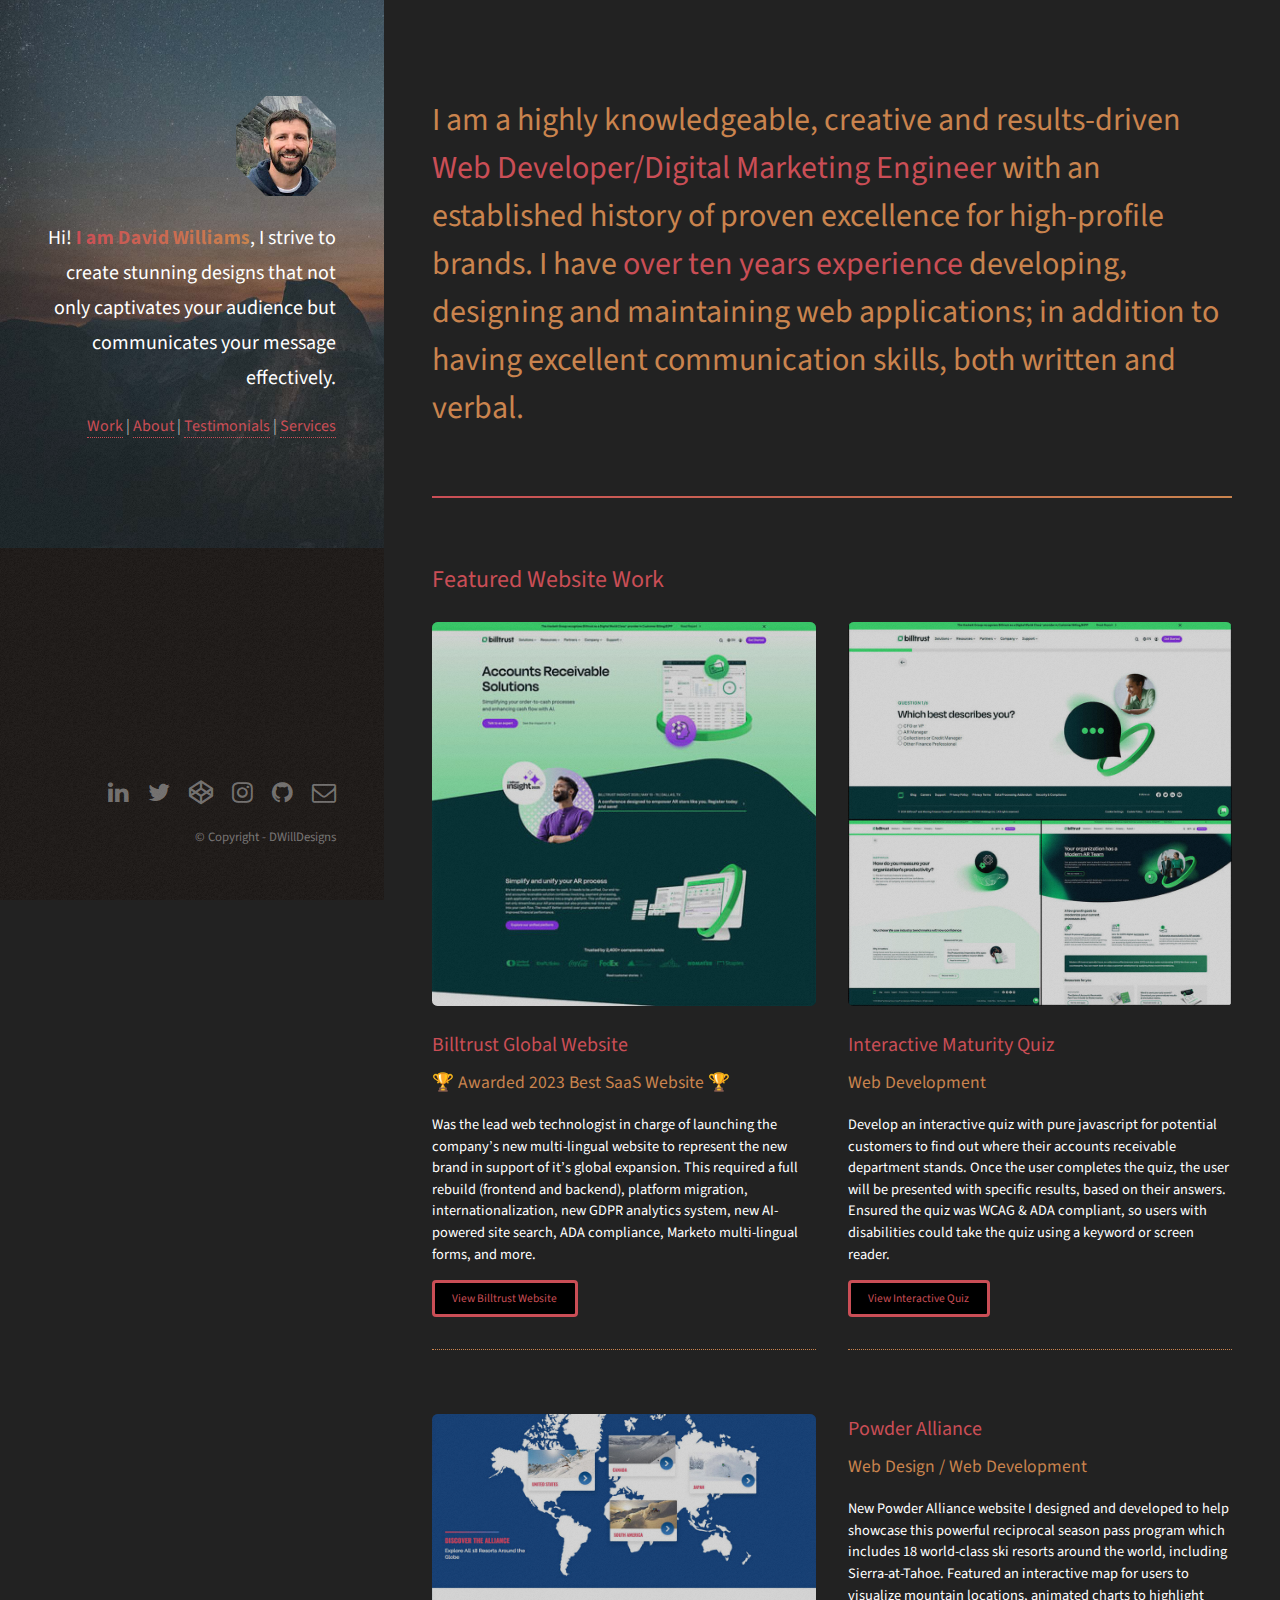
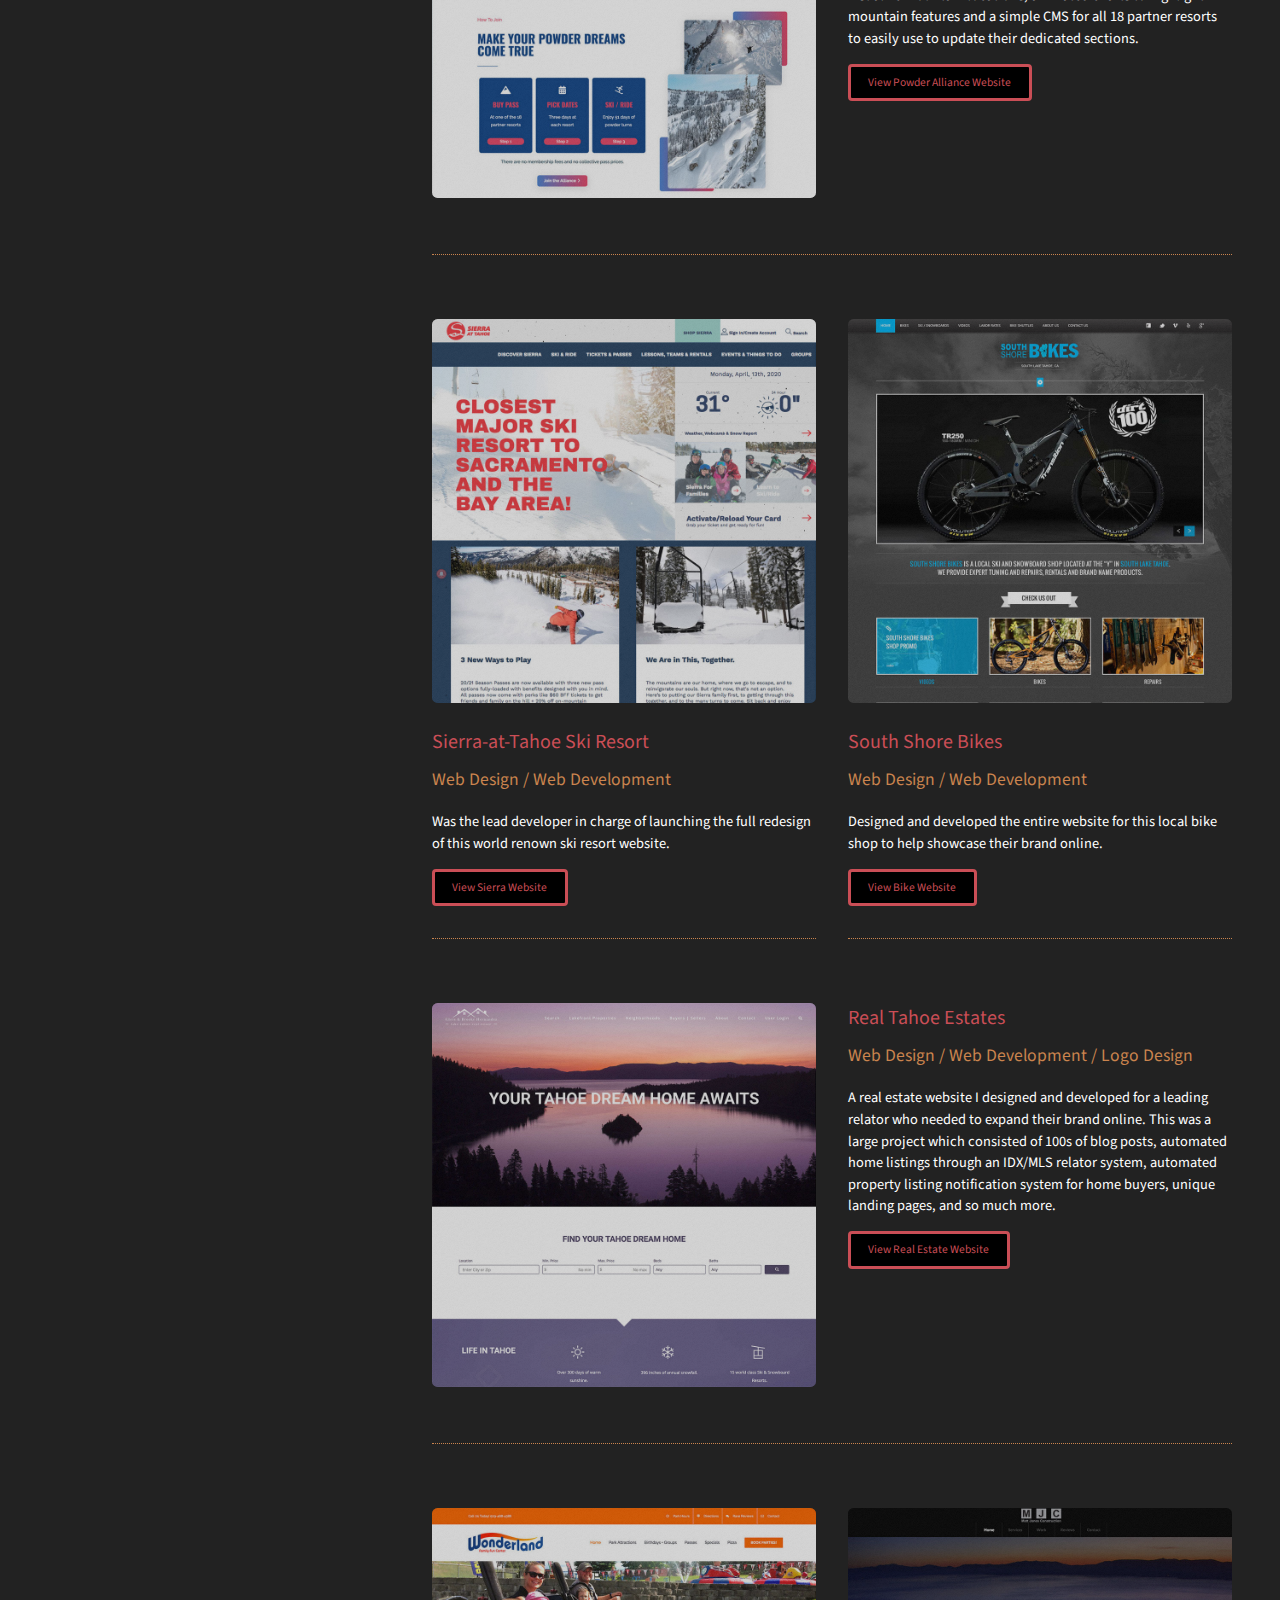
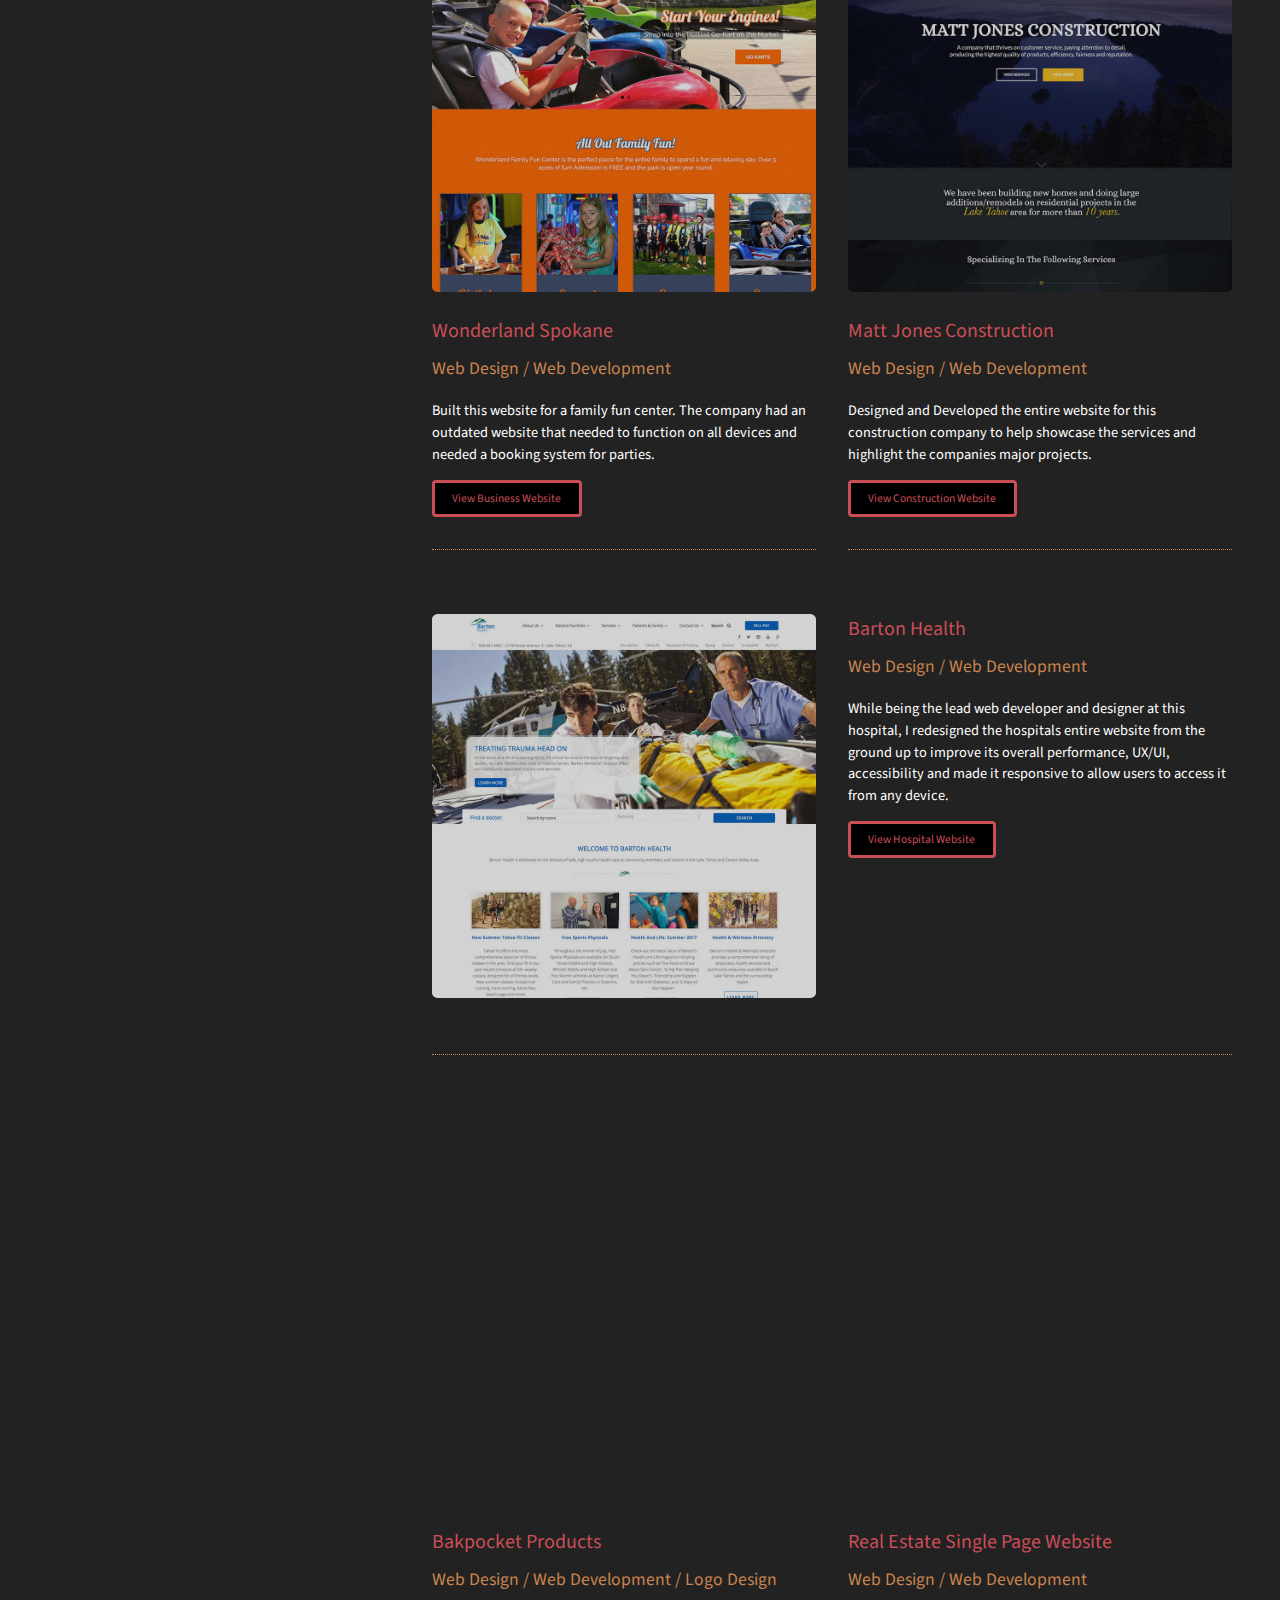
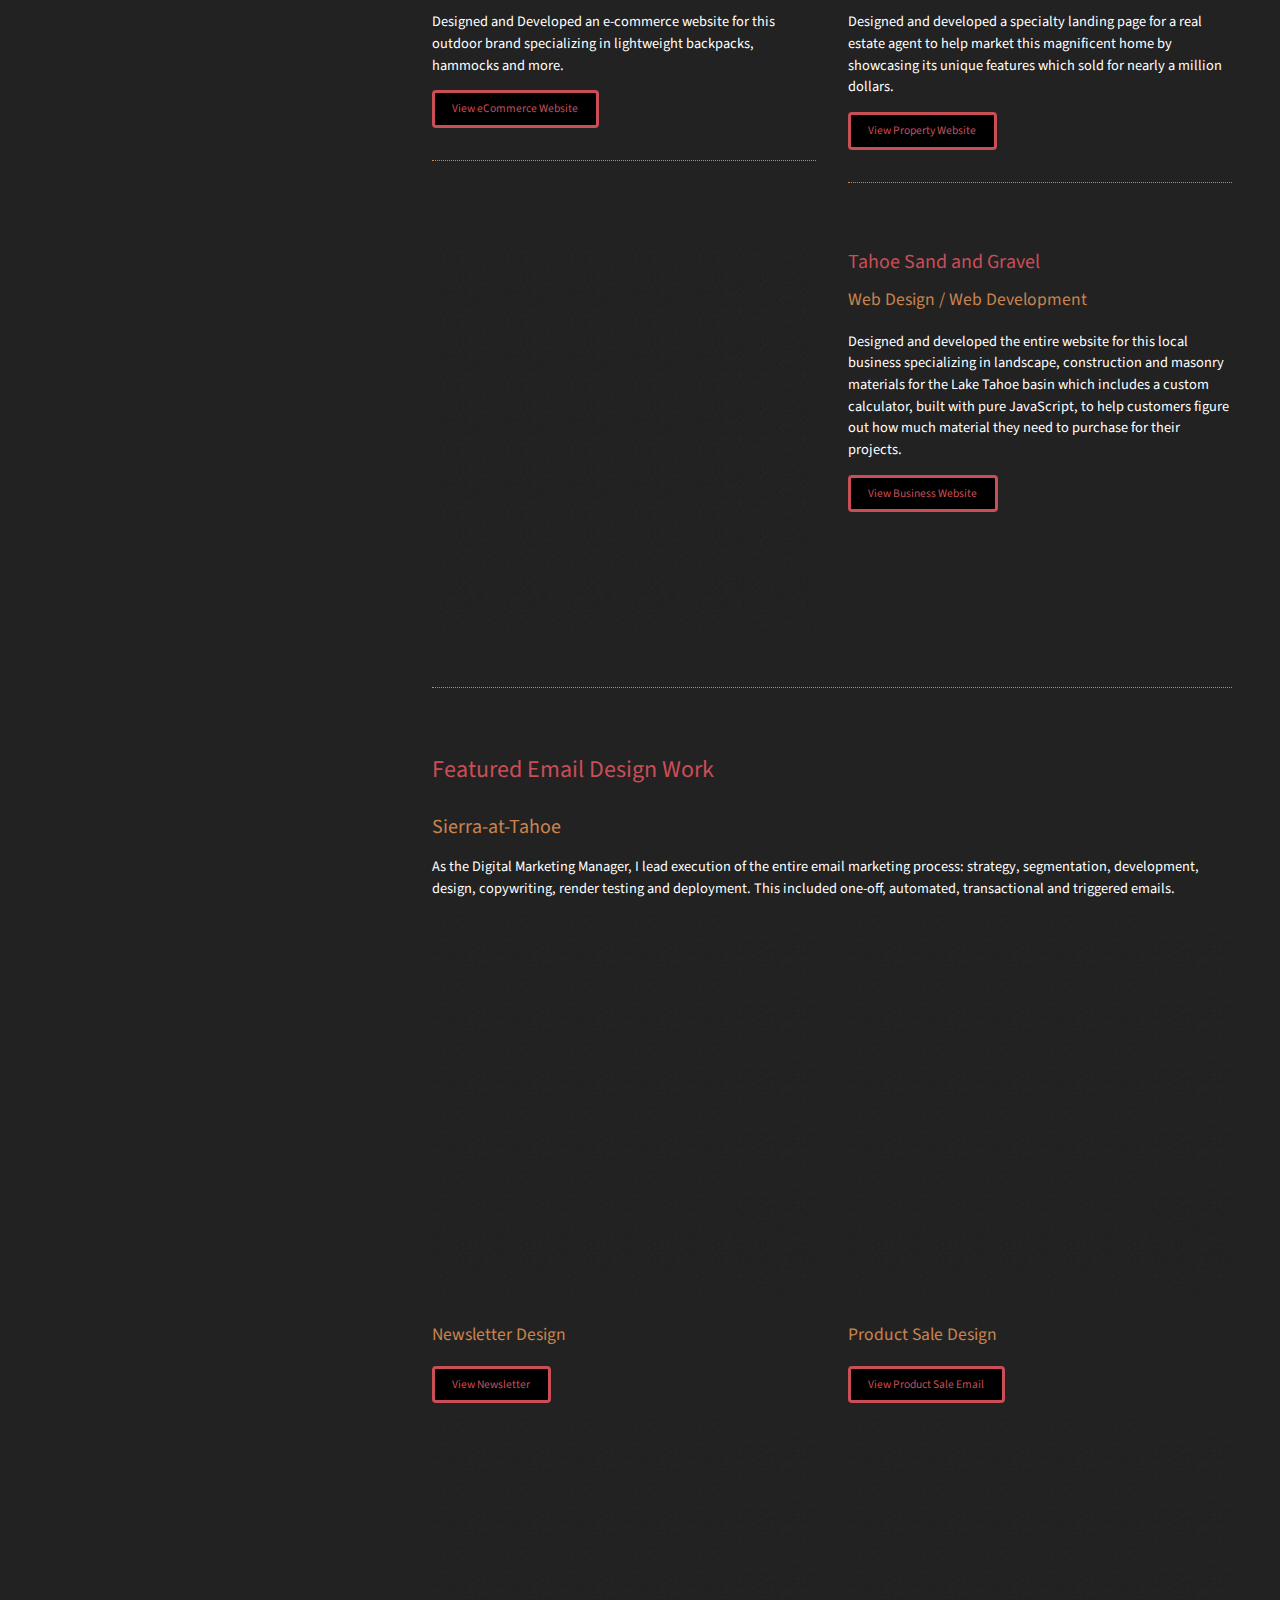
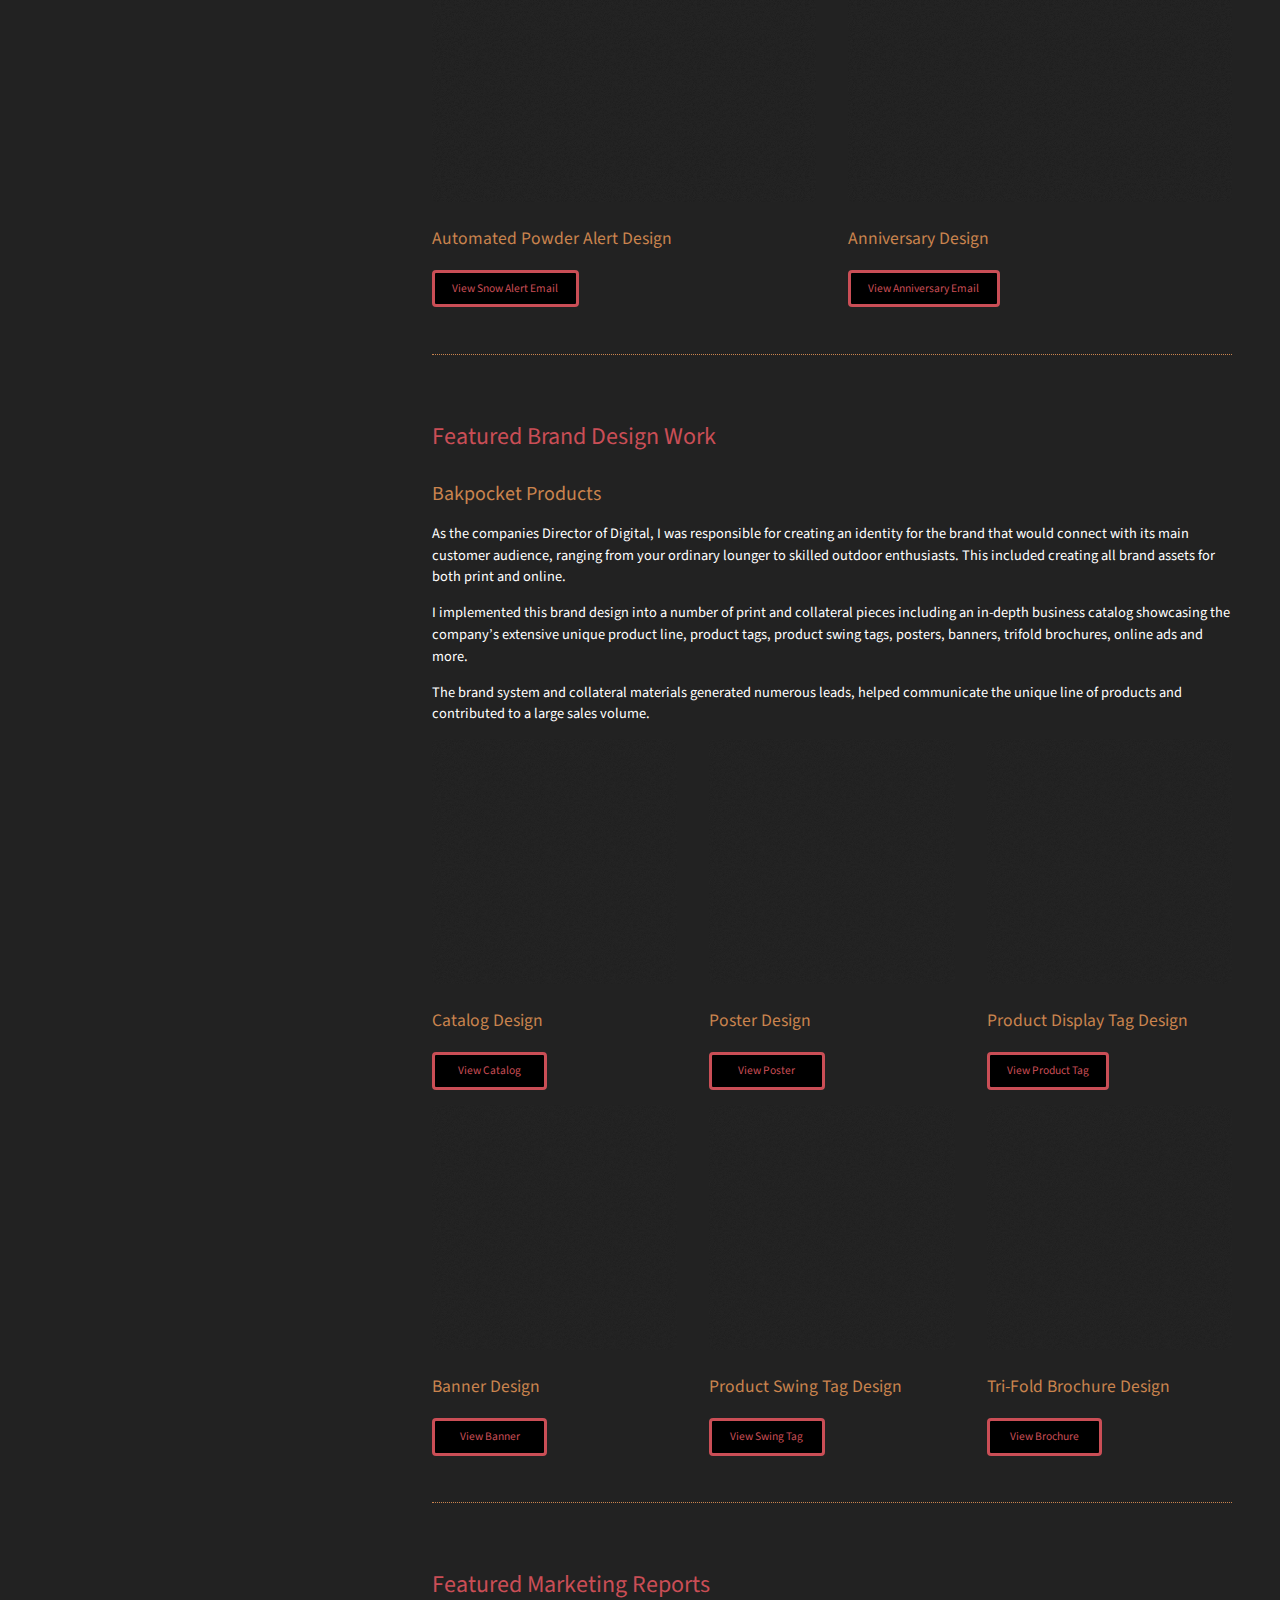
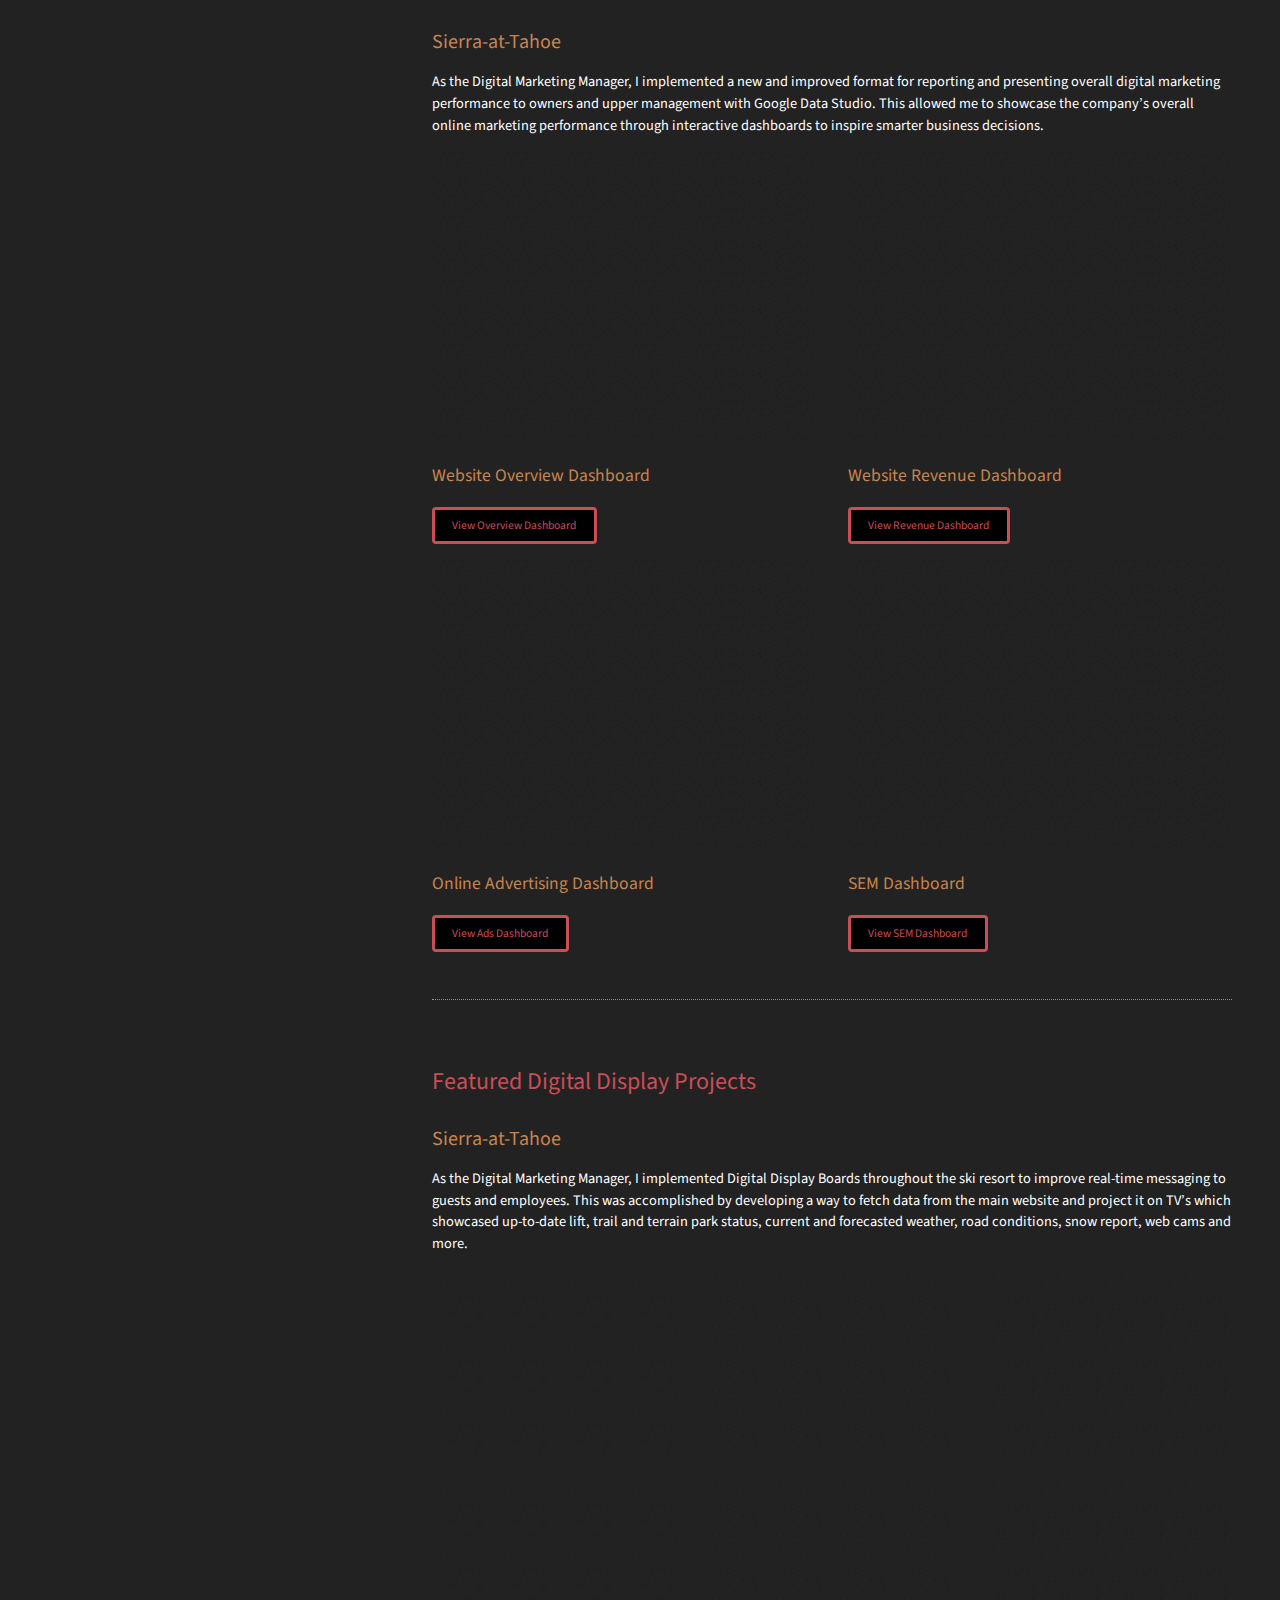
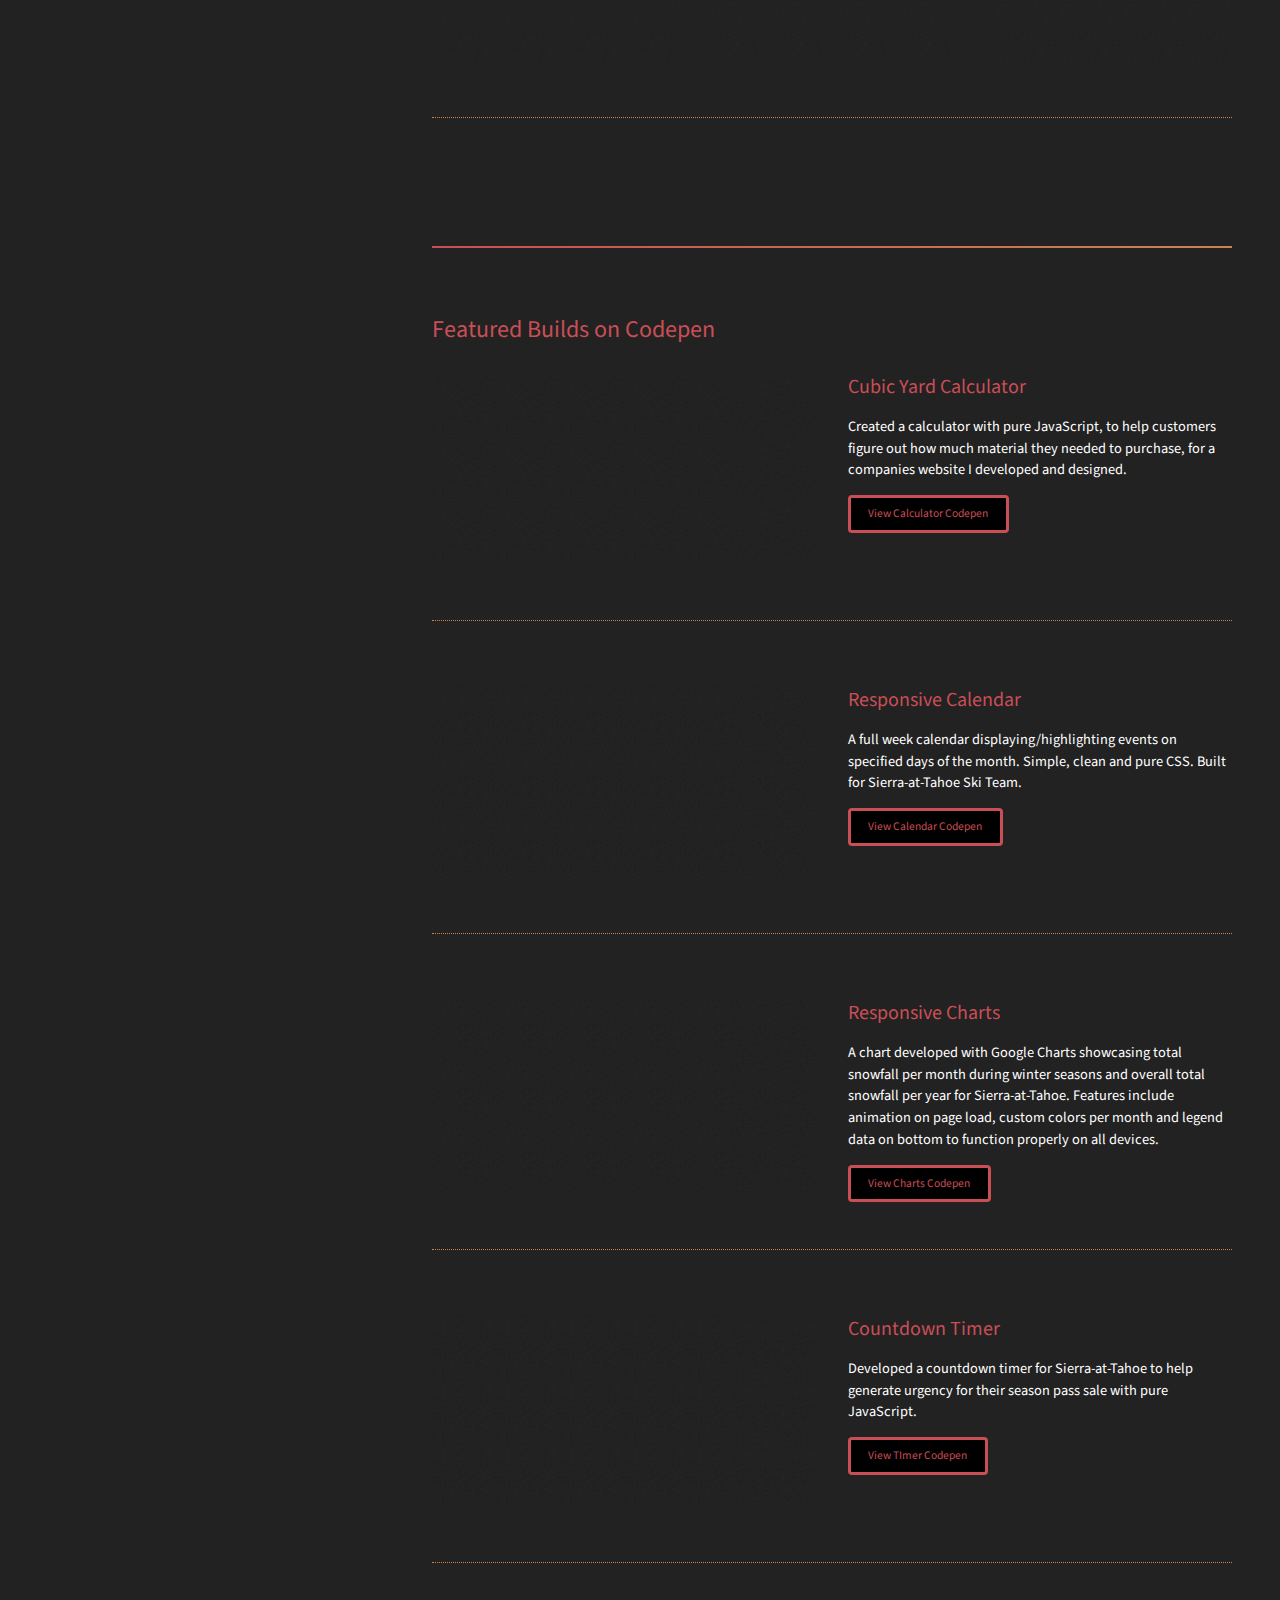
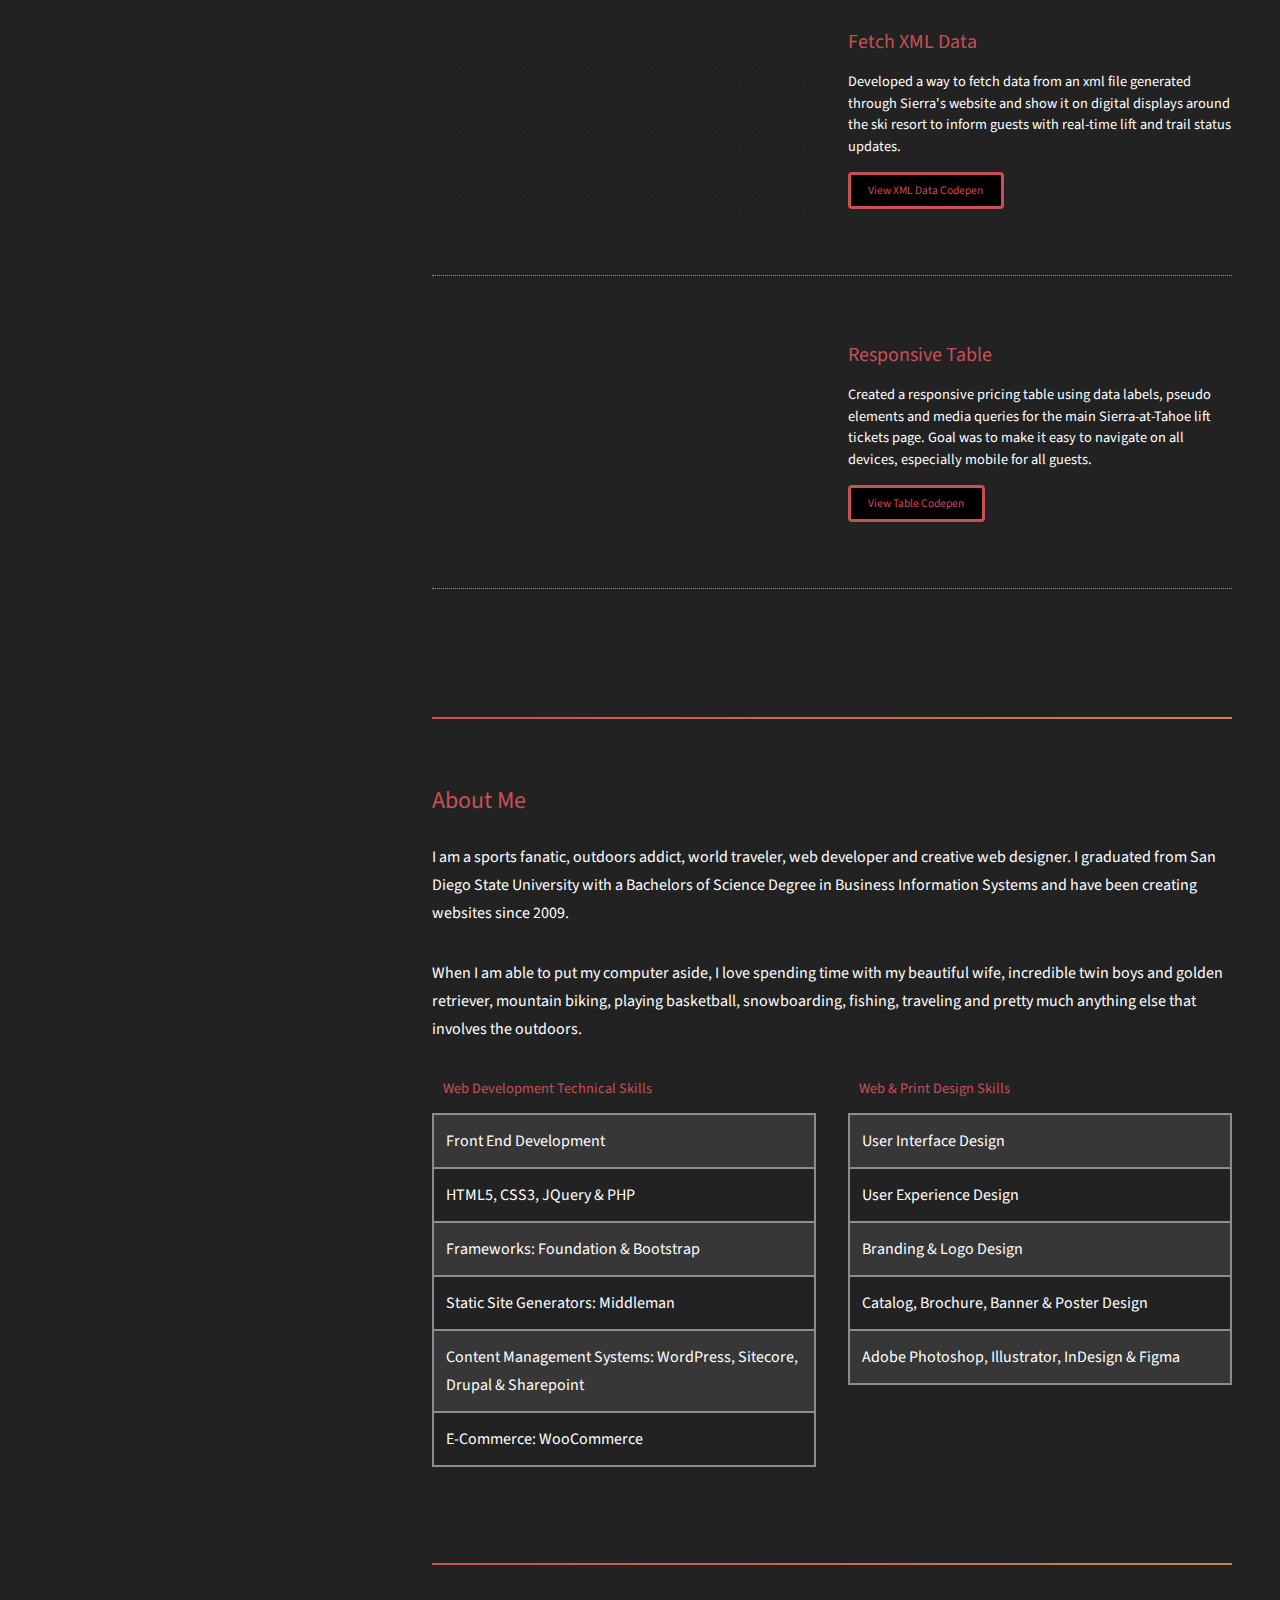
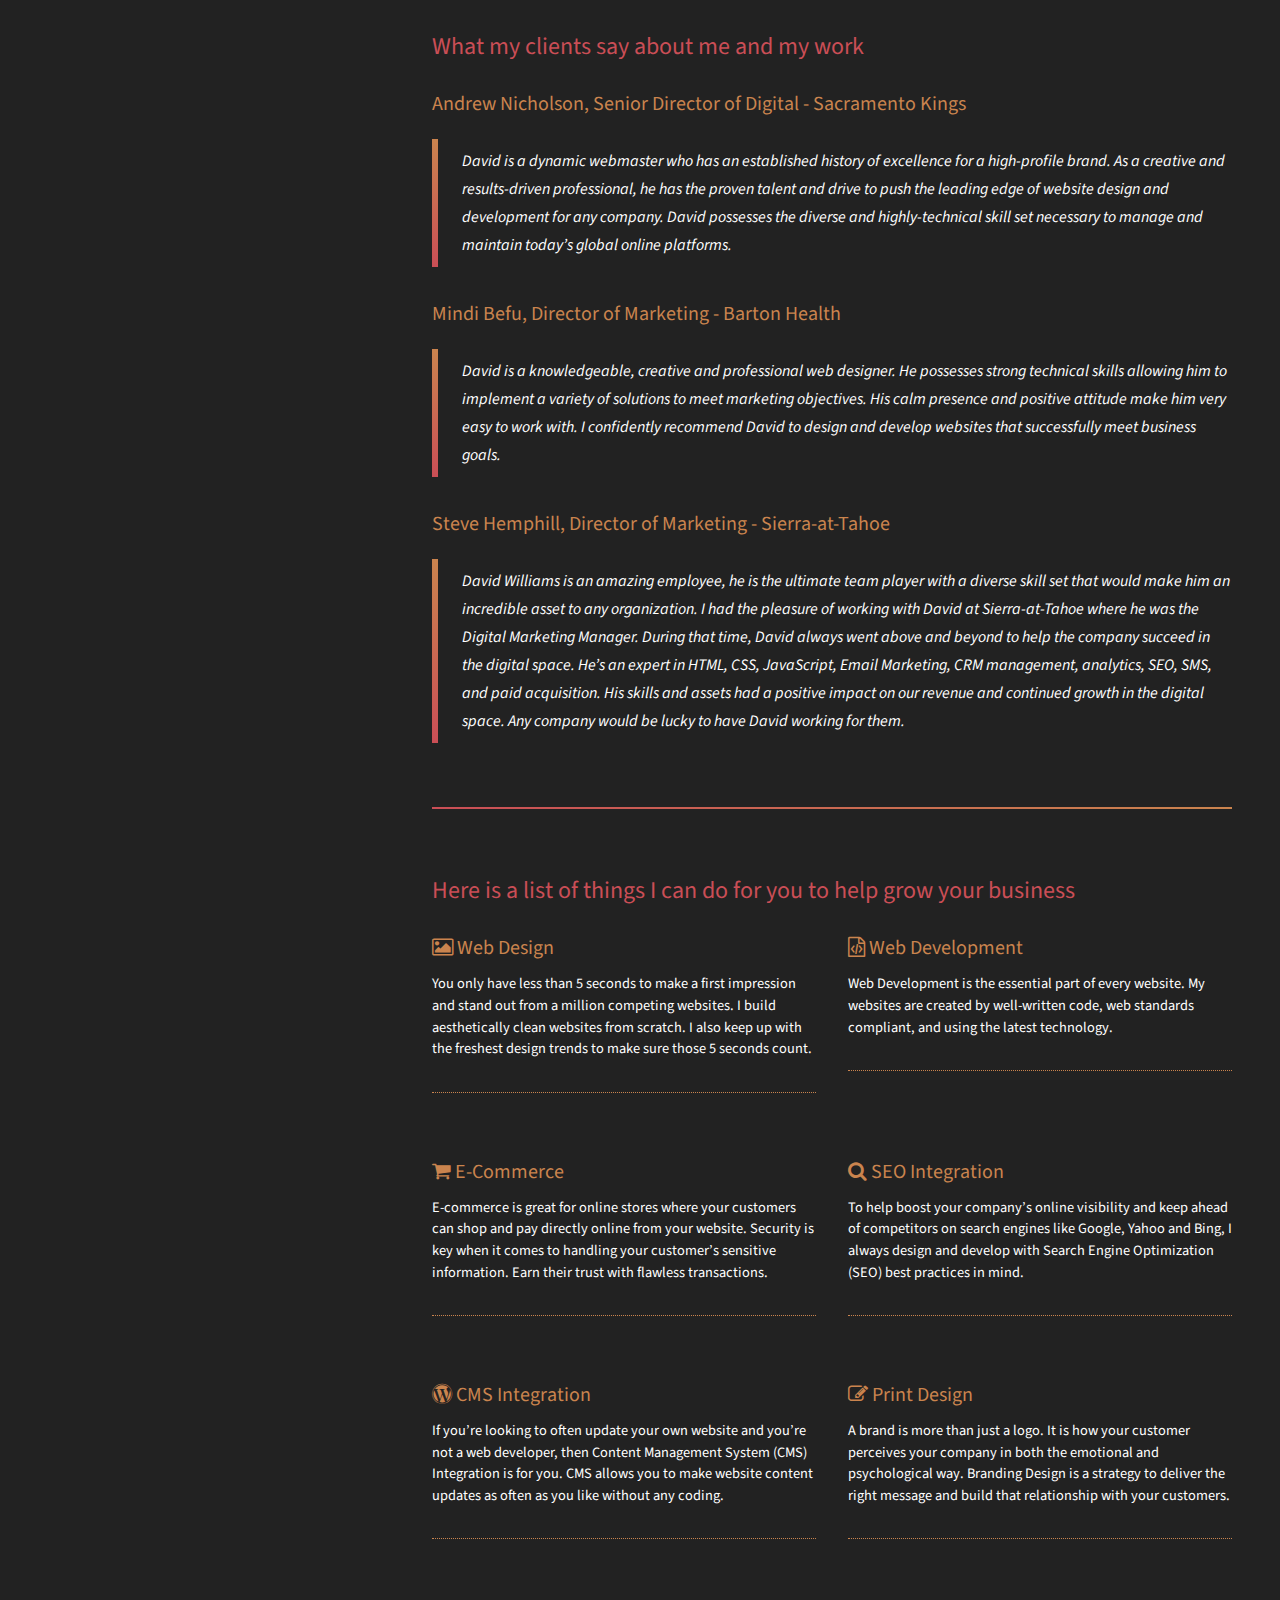
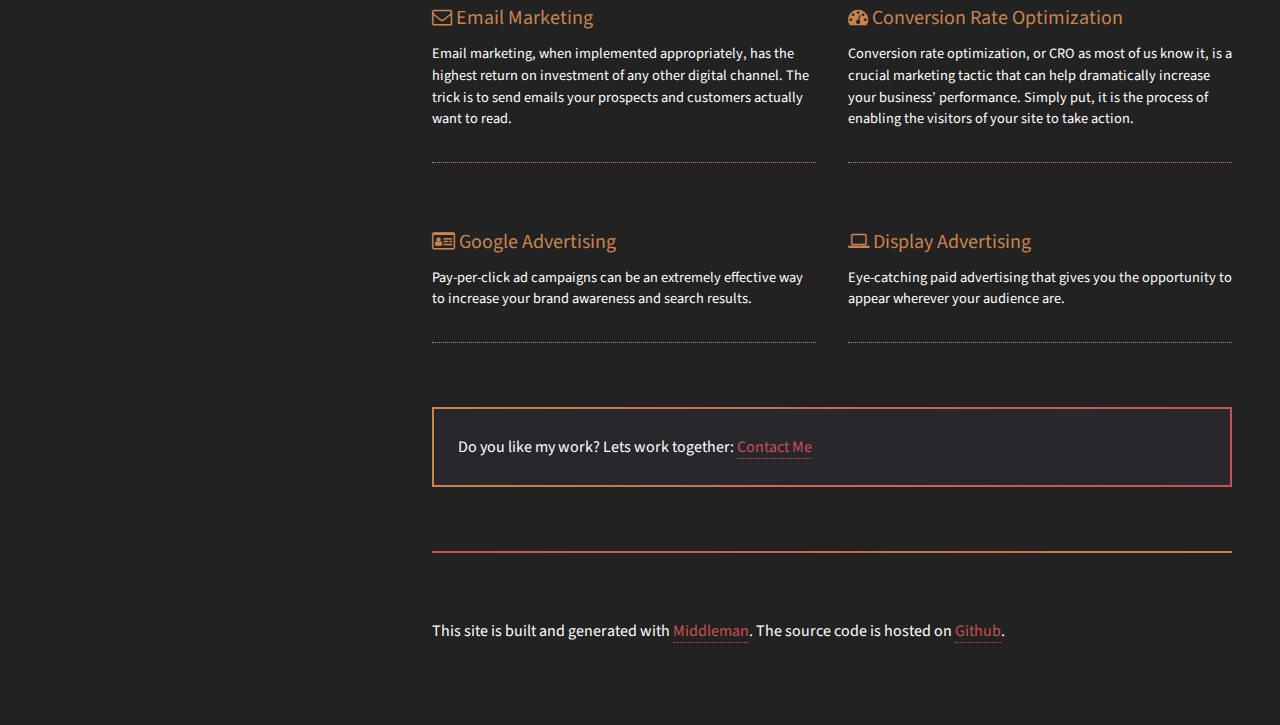
==== commit 333e6ce0: "Updated index.html" ====
--- a/index.html
+++ b/index.html
@@ -9,7 +9,8 @@
     <meta name="generator" content="Middleman 4.2.1" />
     <meta name="robots" content="index, follow" />
     <link rel="icon" type="image/png" href="images/dwilldesigns-logo-portfolio-red-80x80.png" />
-    <link href="https://stackpath.bootstrapcdn.com/font-awesome/4.7.0/css/font-awesome.min.css" rel="stylesheet" />
+    <link rel="preload" href="https://stackpath.bootstrapcdn.com/font-awesome/4.7.0/css/font-awesome.min.css" as="style" onload="this.onload=null;this.rel='stylesheet'" />
+    <noscript><link rel="stylesheet" href="https://stackpath.bootstrapcdn.com/font-awesome/4.7.0/css/font-awesome.min.css" /></noscript>
     <link href="/stylesheets/main.css" rel="stylesheet" />
     <link rel="preload" as="image" href="../../images/mtn-bg.jpg" />
   </head>
@@ -32,7 +33,7 @@
         <h2>Featured Website Work</h2>
         <div class="row">
           <article class="col-6 col-12-xsmall work-item">
-            <a href="images/fulls/bt-hp-sitecore-2024.jpg" class="image fit thumb" "rel=nofollow"><img loading="lazy" width="464" height="464" src="/images/fulls/bt-hp-sitecore-2024.jpg" alt="Billtrust New Global Website" title="Billtrust New Global Website" /></a>
+            <a href="images/fulls/bt-hp-sitecore-2024.jpg" class="image fit thumb" "rel=nofollow"><img loading="lazy" width="464" height="464" src="/images/400/bt-hp-sitecore-2024-400.jpg" alt="Billtrust New Global Website" title="Billtrust New Global Website" /></a>
             <h3>Billtrust Global Website</h3>
             <h4>🏆 Awarded 2023 Best SaaS Website 🏆</h4>
             <p>Was the lead web technologist in charge of launching the company’s new multi-lingual website to represent the new brand in support of it’s global expansion. This required a full rebuild (frontend and backend), platform migration, internationalization, new GDPR analytics system, new AI-powered site search, ADA compliance, Marketo multi-lingual forms, and more.</p>
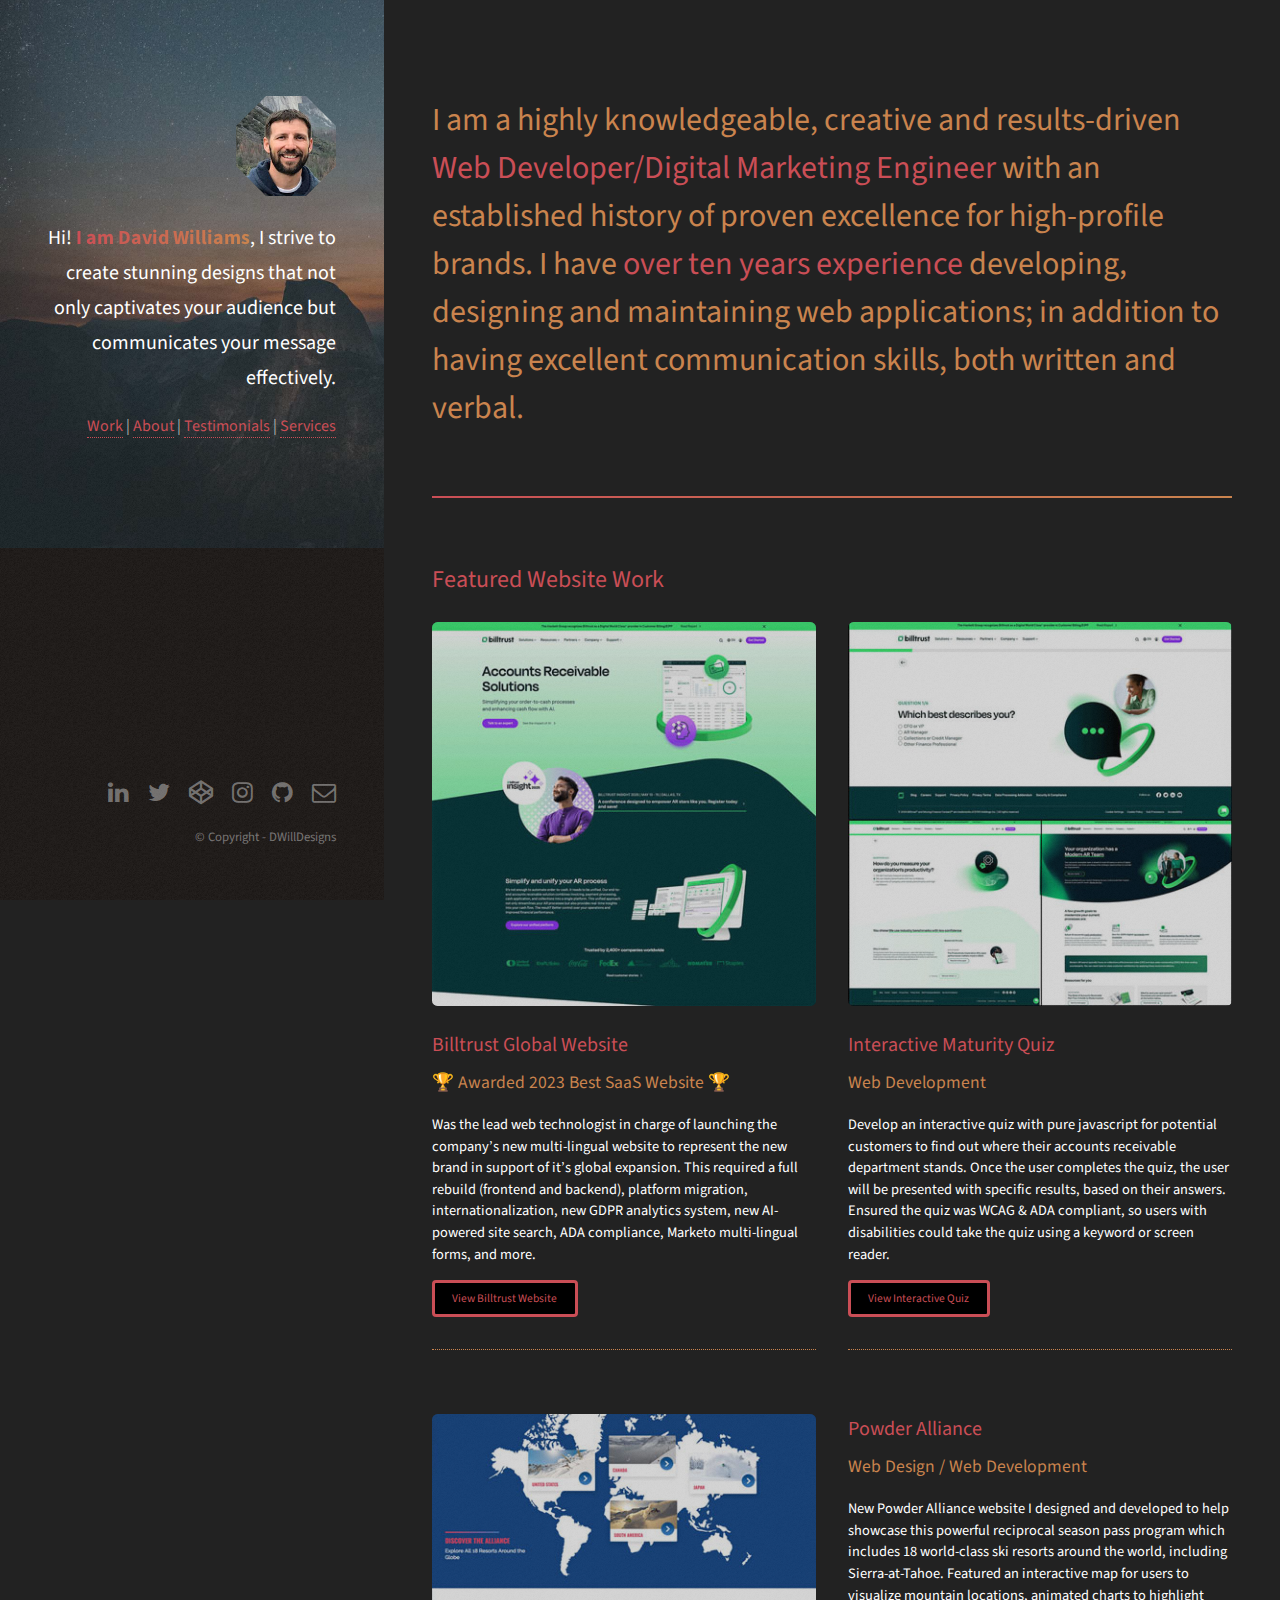
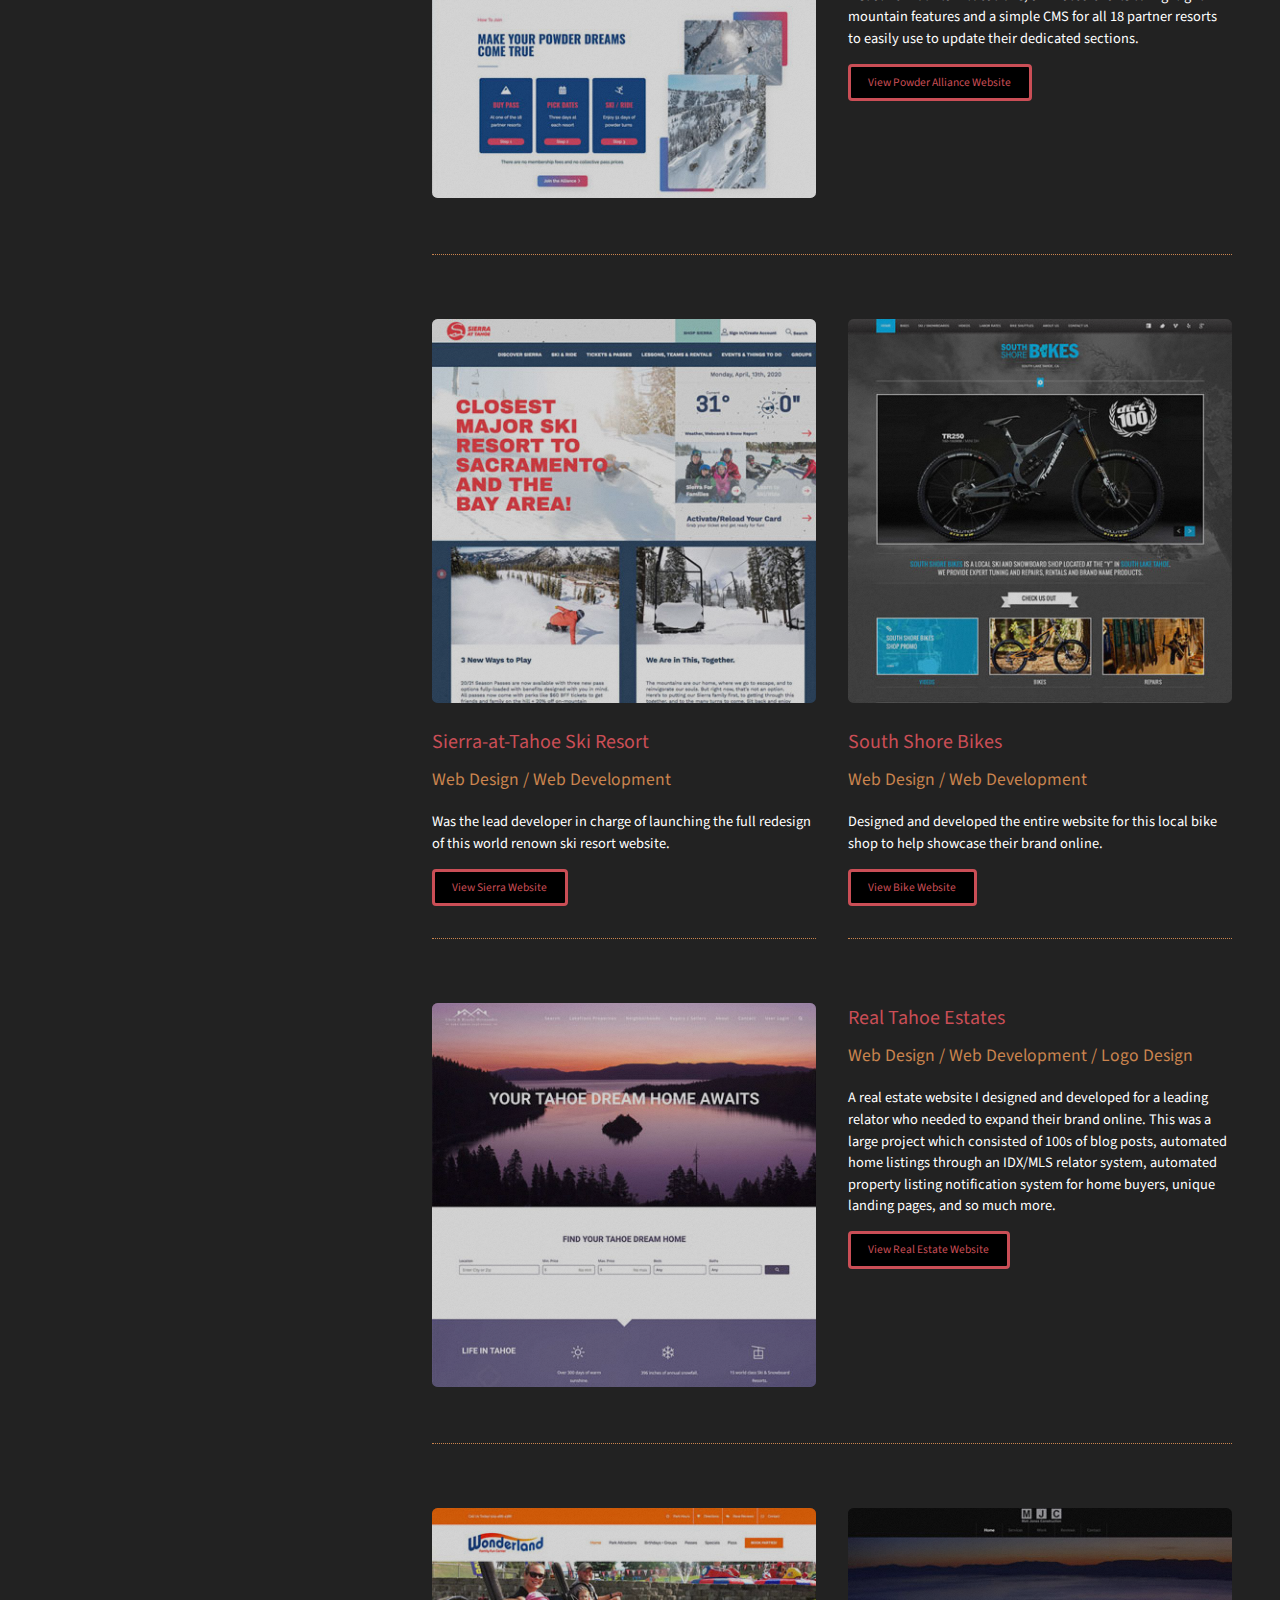
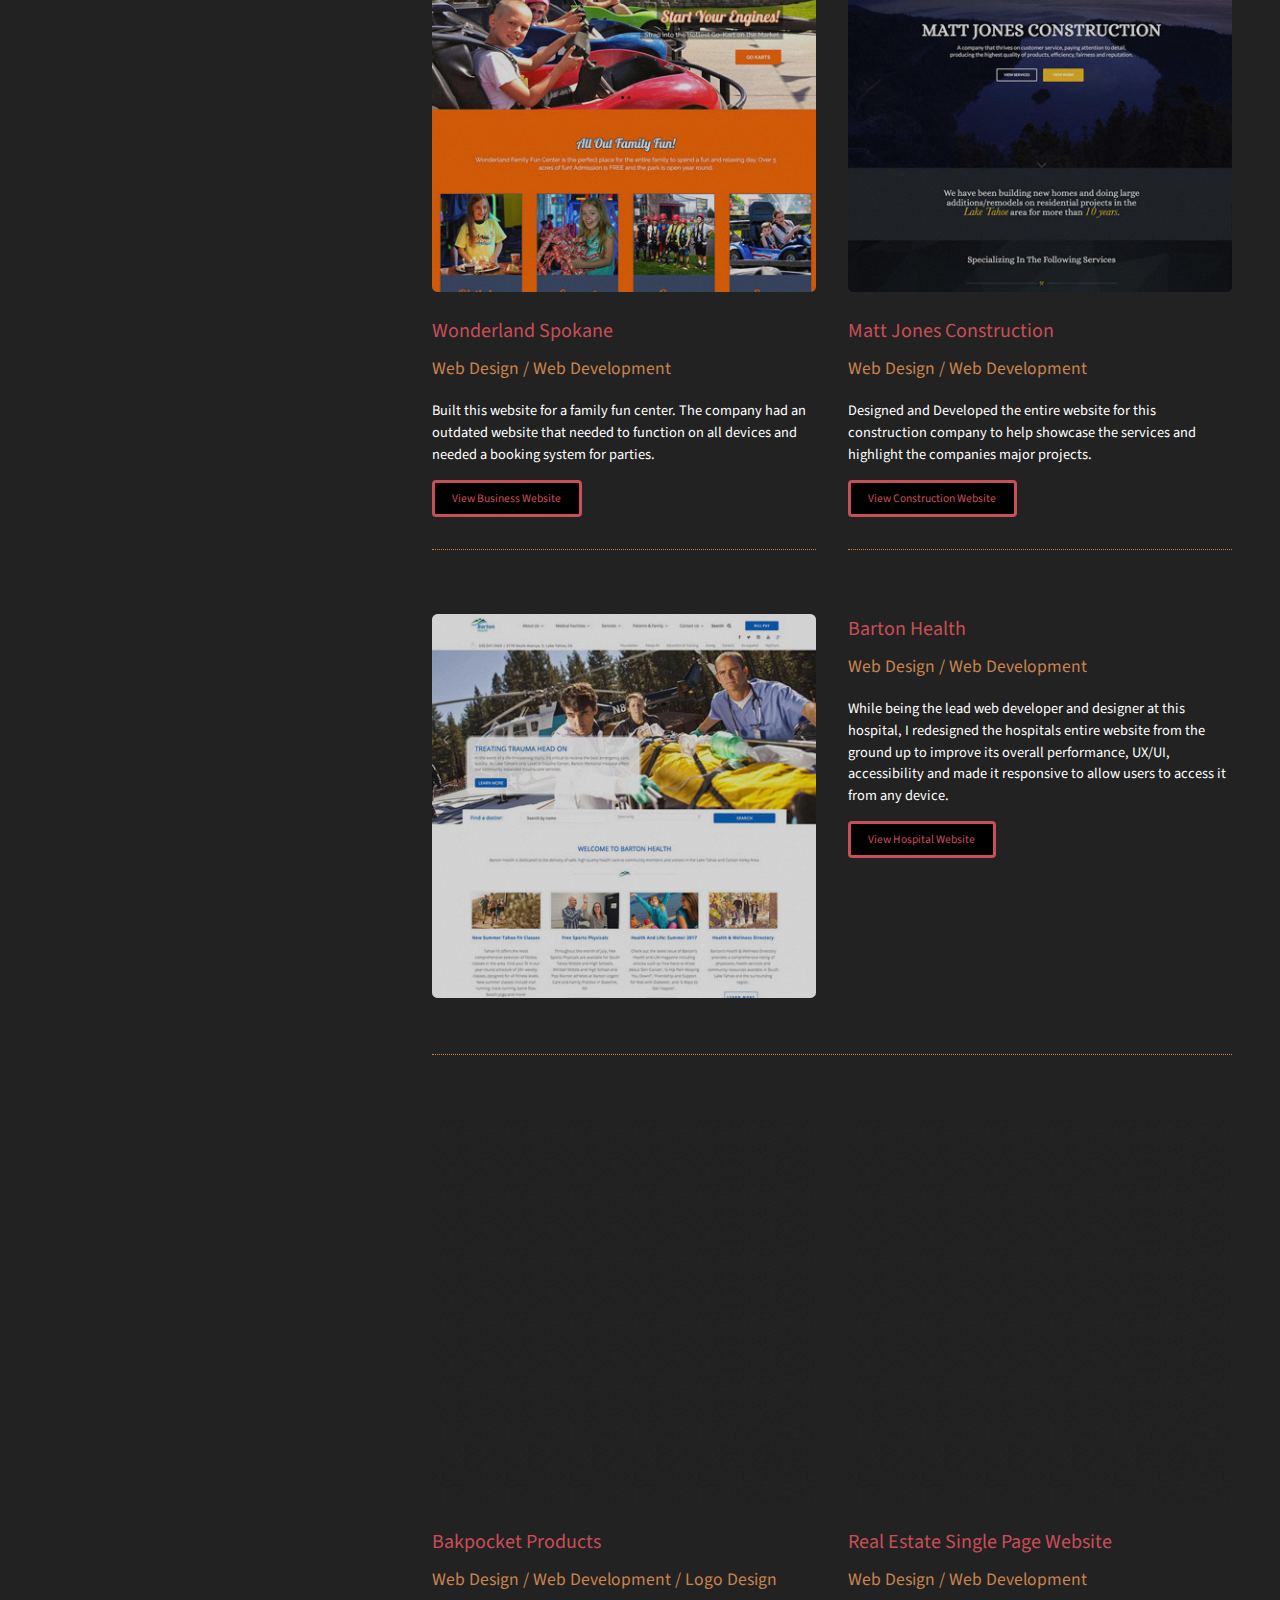
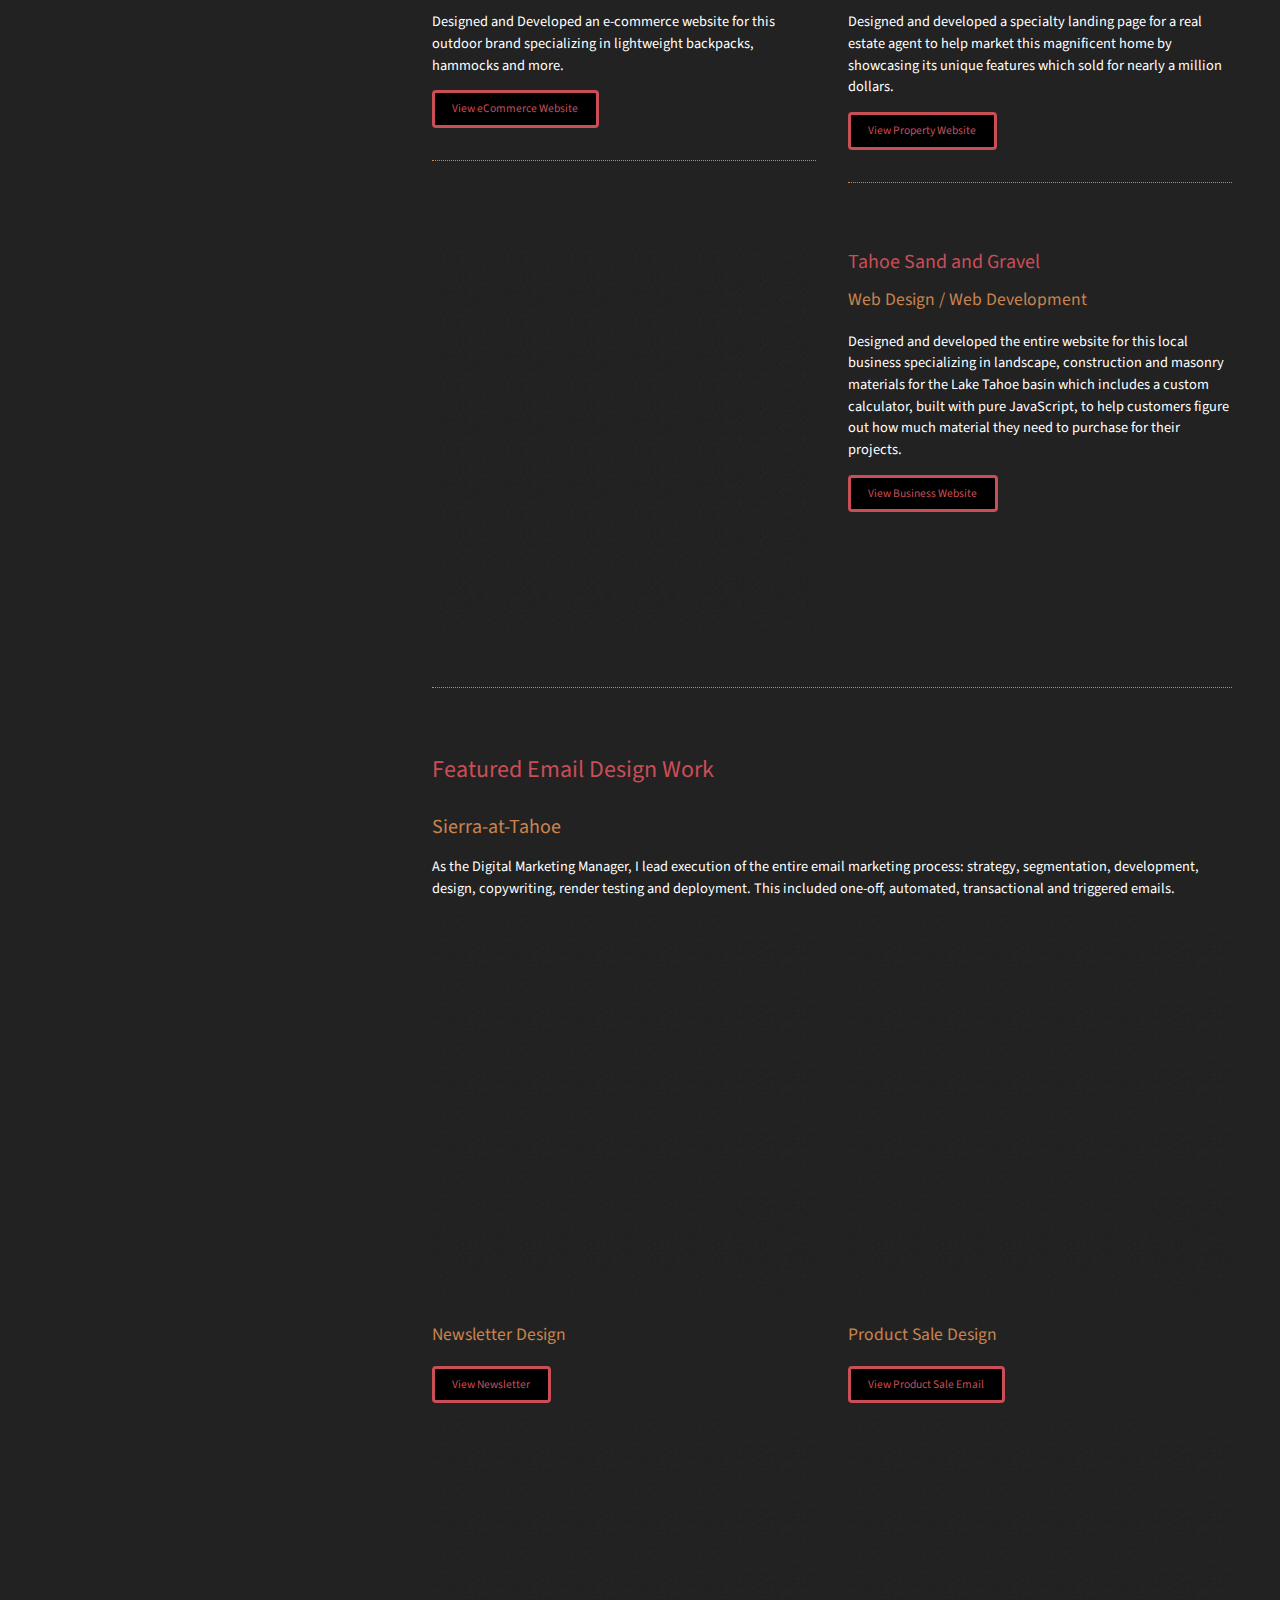
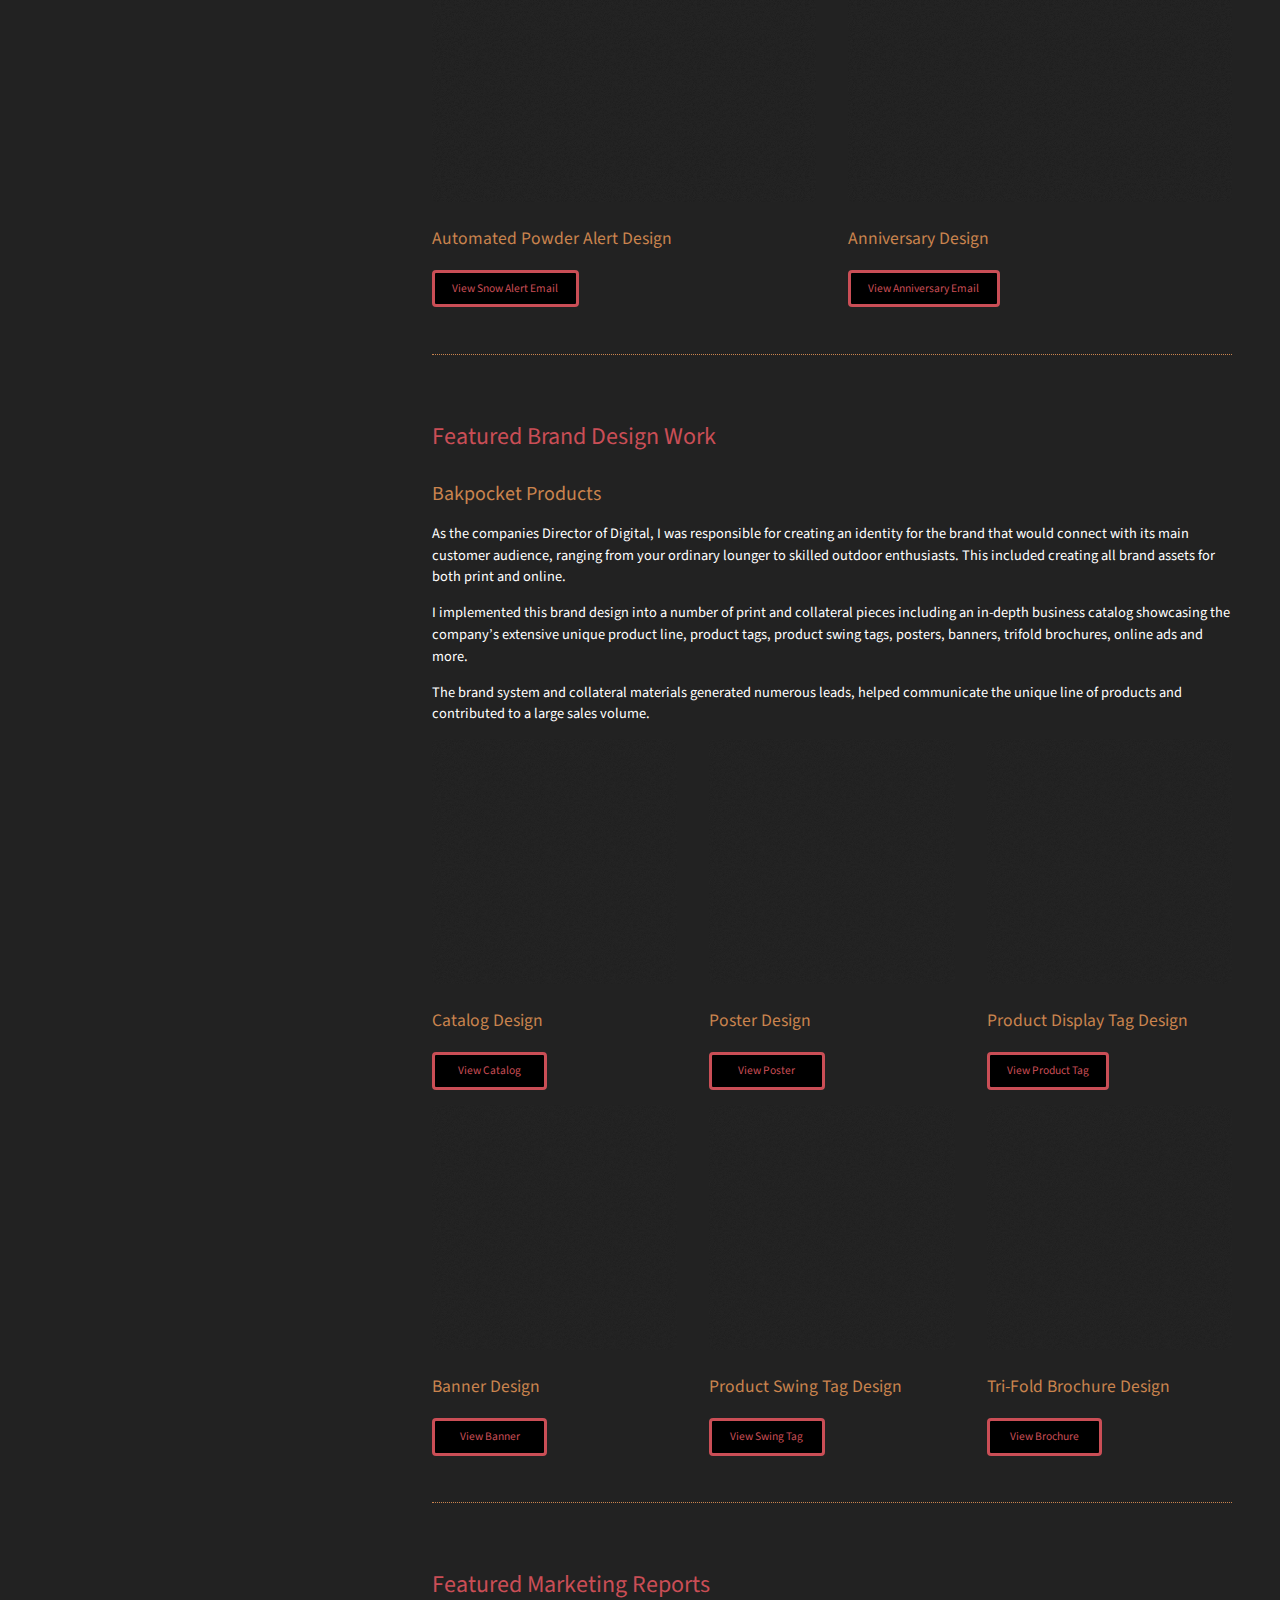
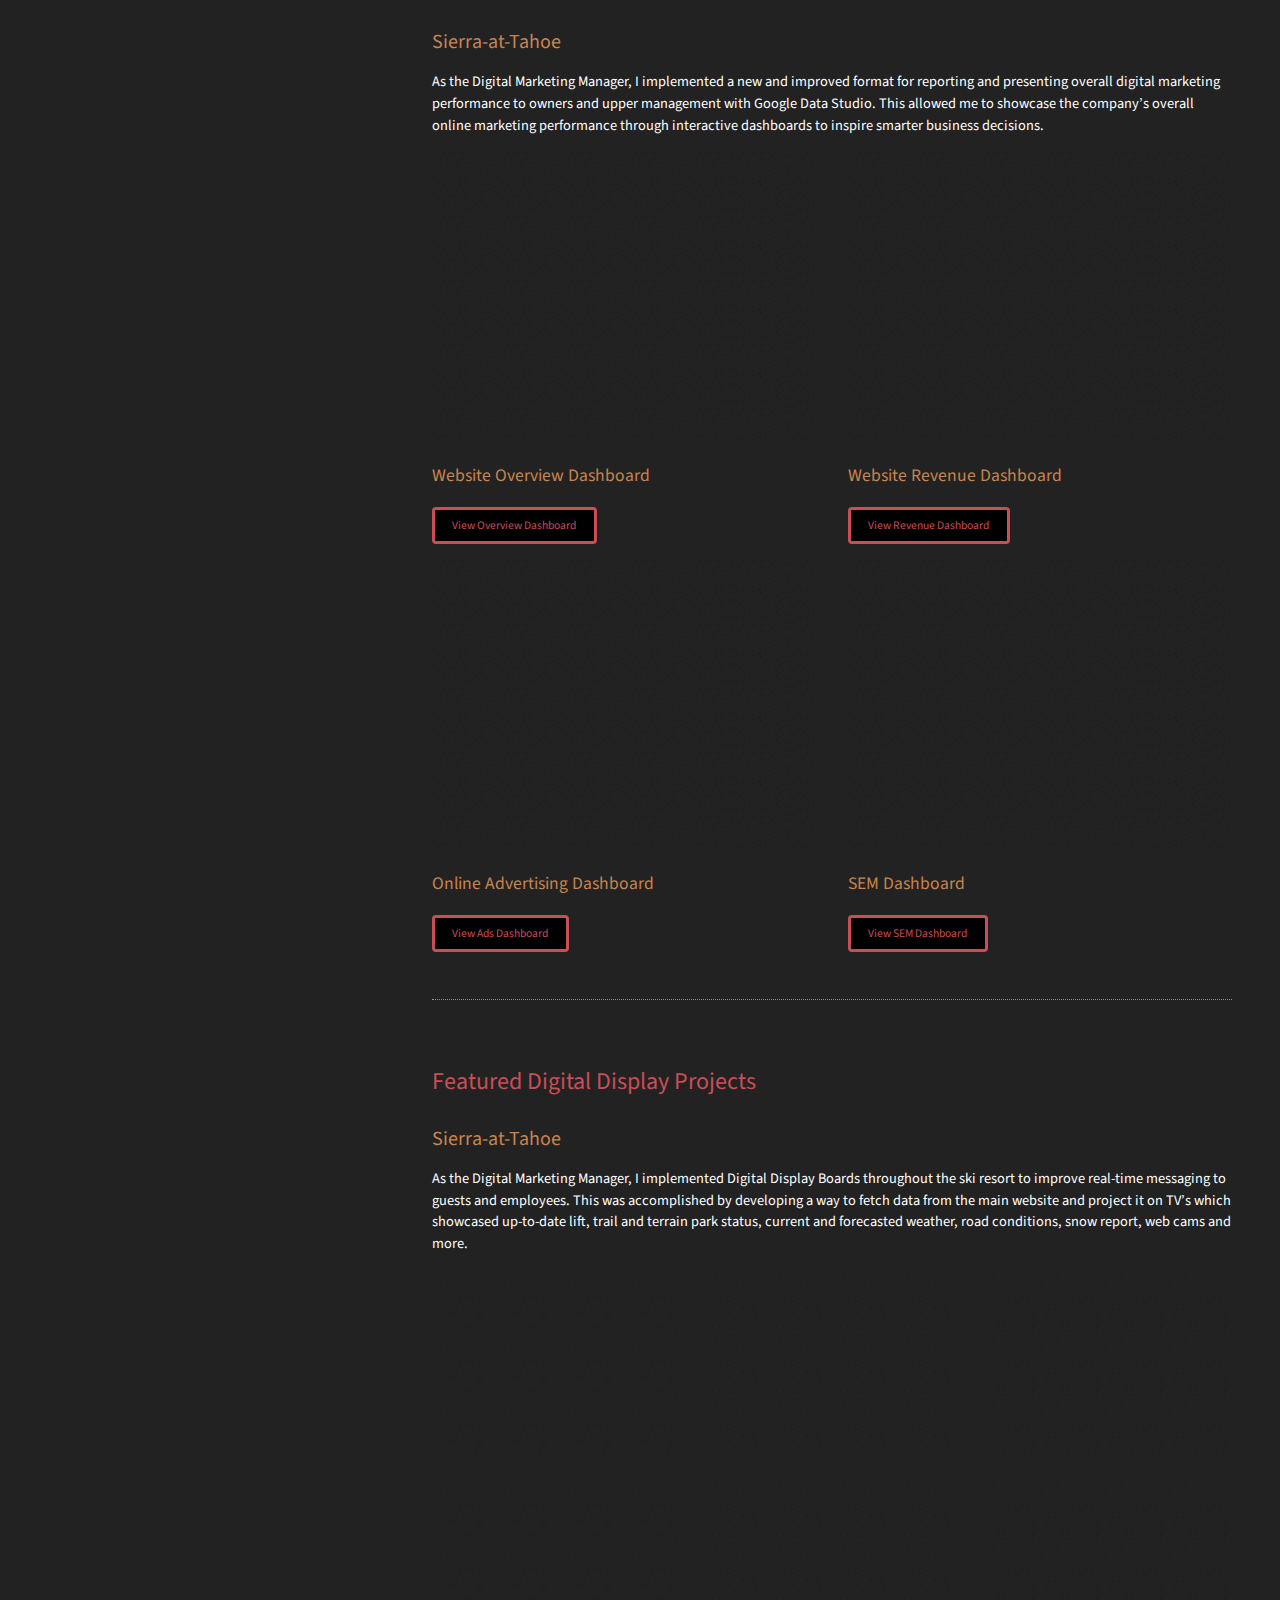
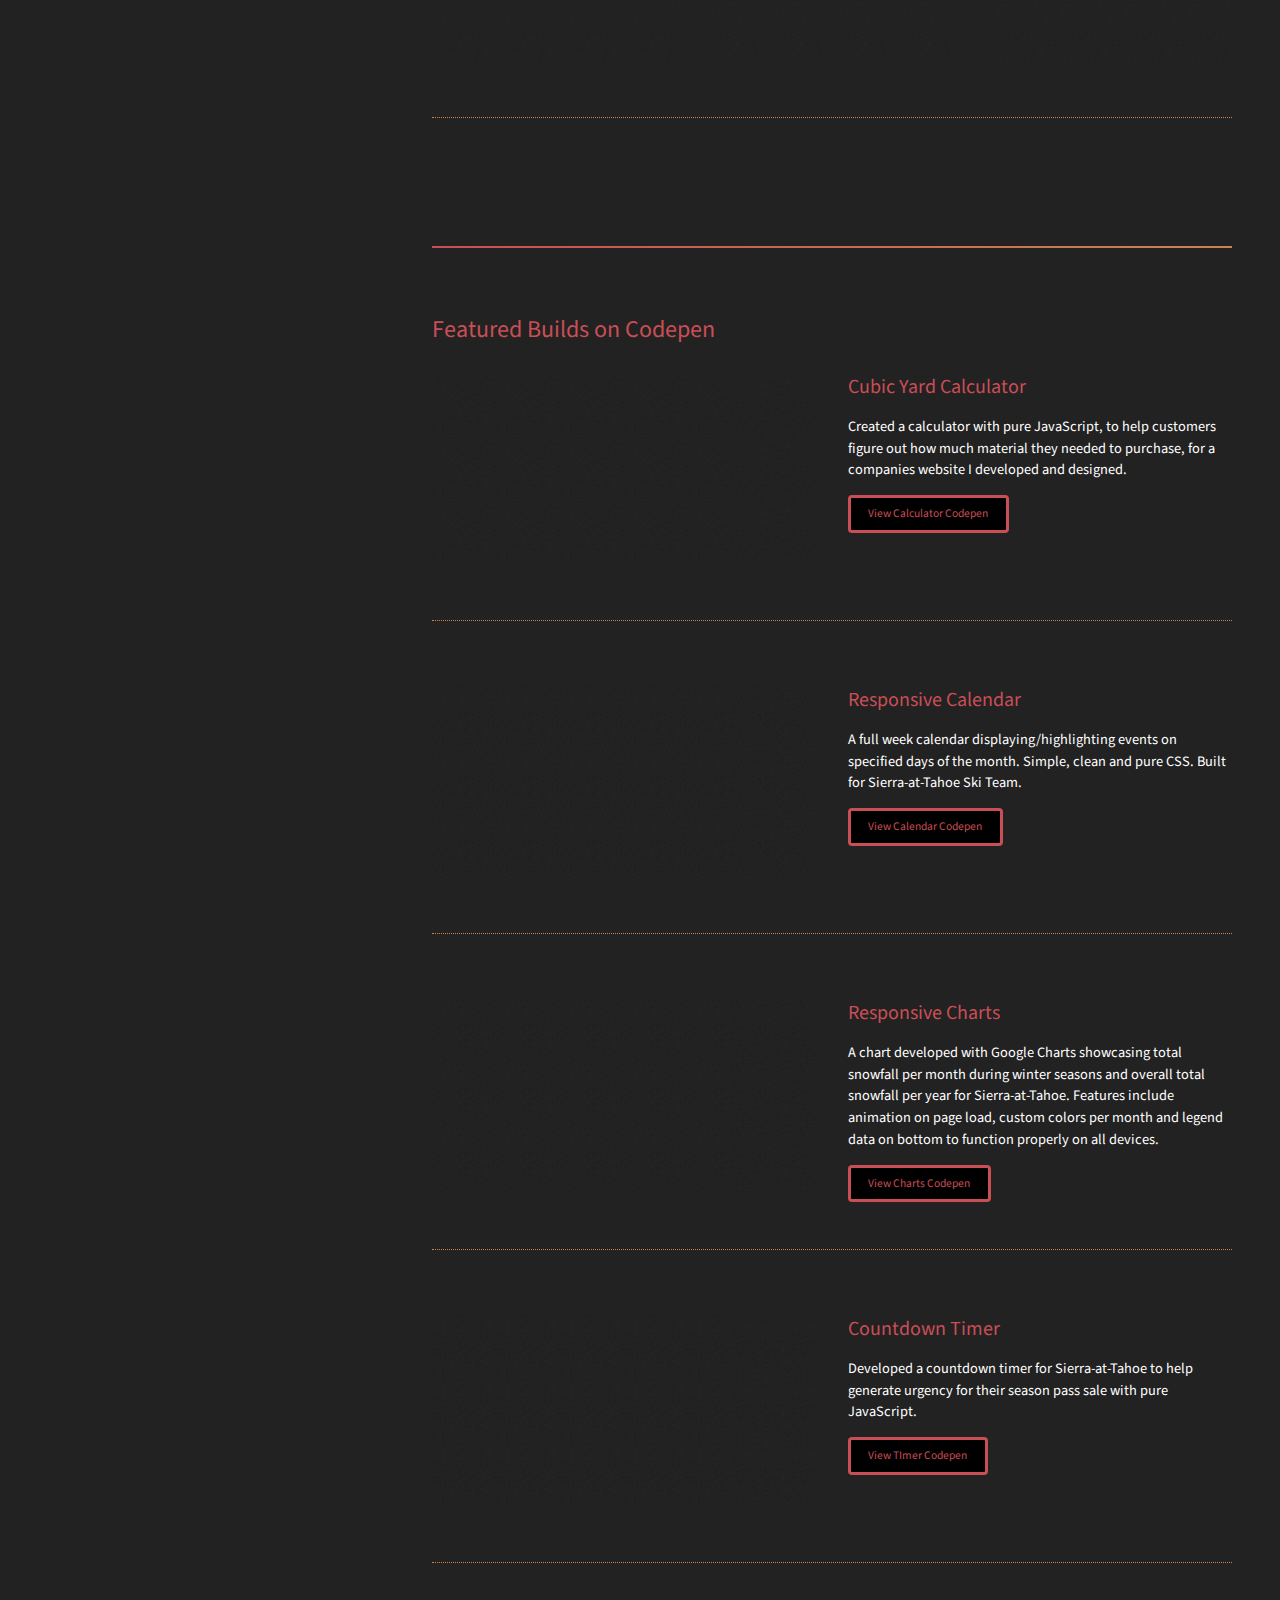
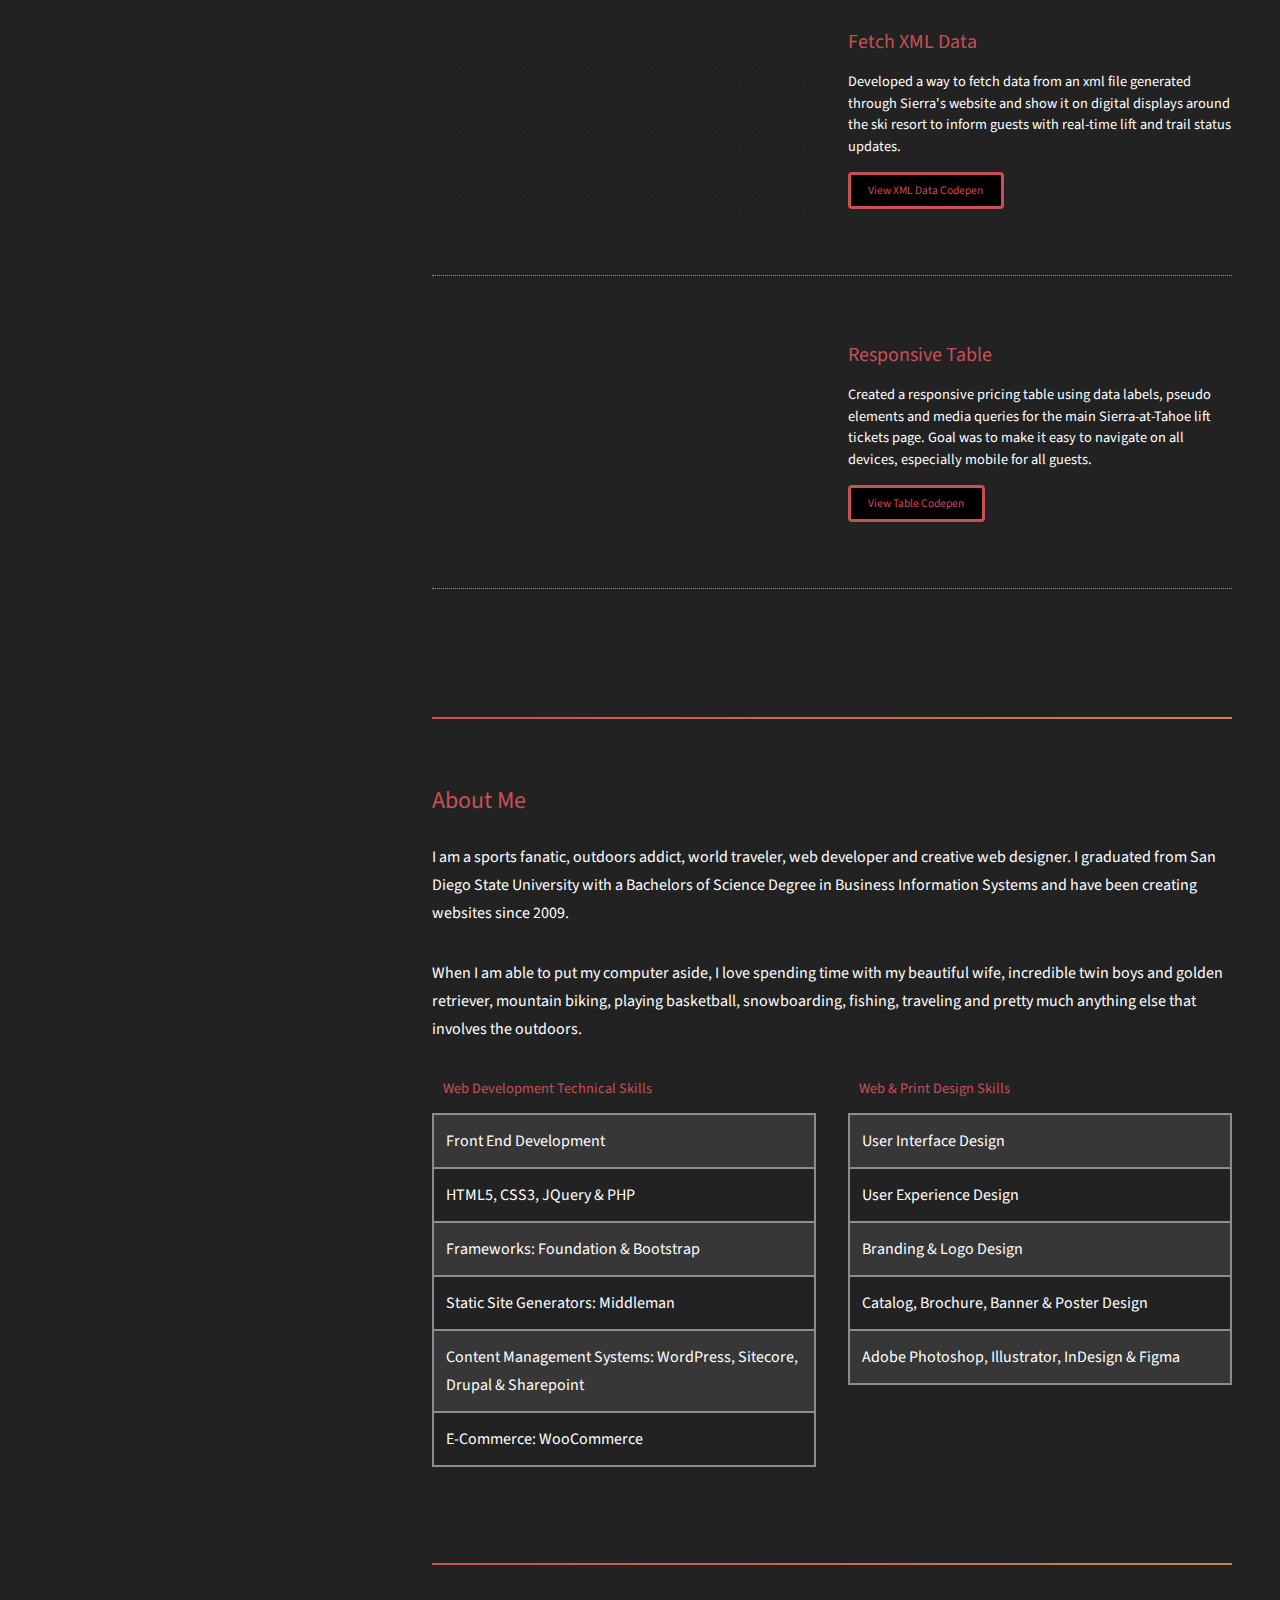
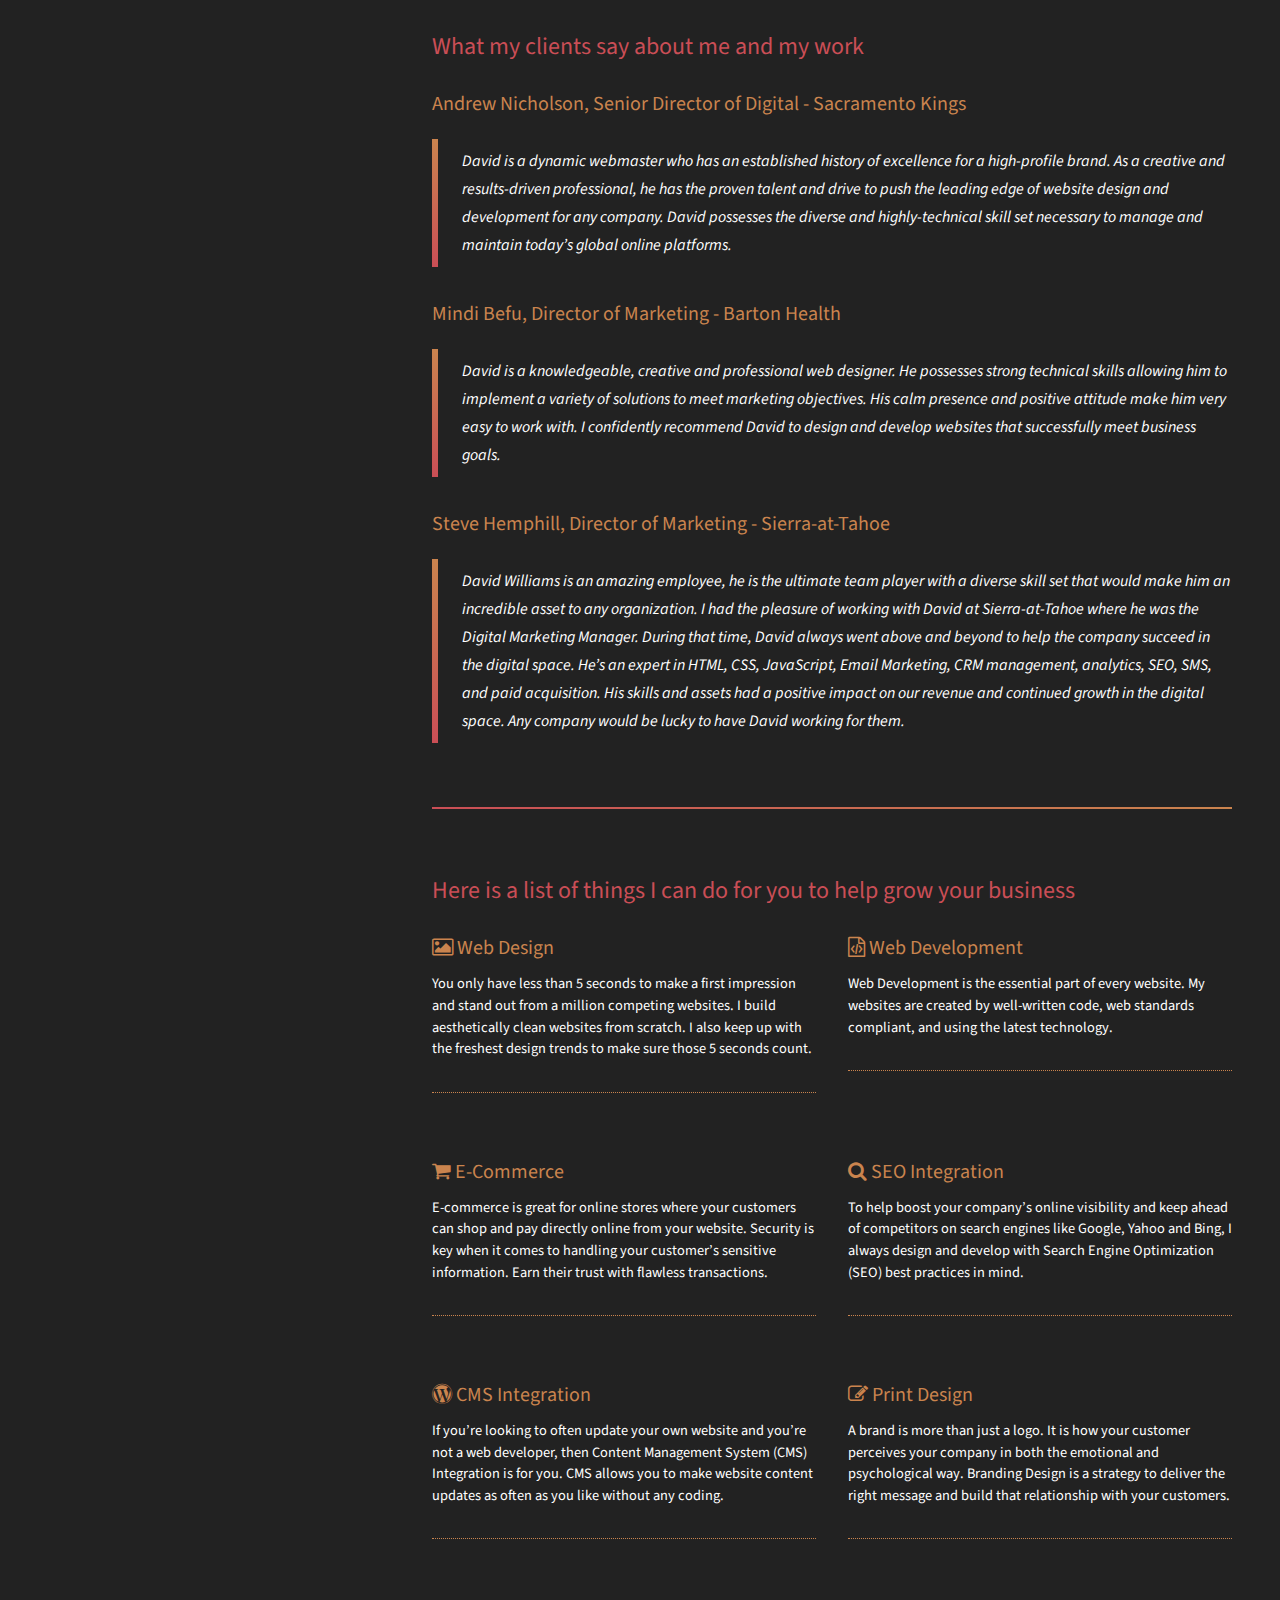
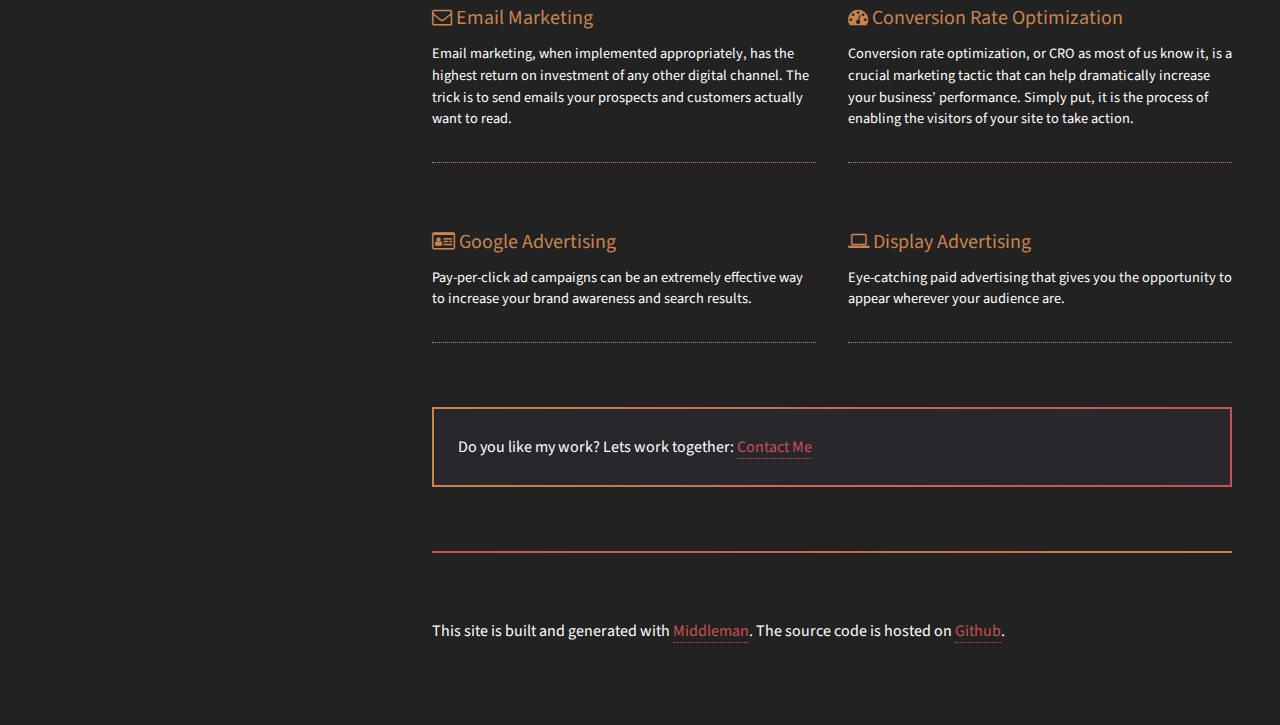
==== commit 24910de8: "Updated index.html" ====
--- a/index.html
+++ b/index.html
@@ -33,7 +33,7 @@
         <h2>Featured Website Work</h2>
         <div class="row">
           <article class="col-6 col-12-xsmall work-item">
-            <a href="images/fulls/bt-hp-sitecore-2024.jpg" class="image fit thumb" "rel=nofollow"><img loading="lazy" width="464" height="464" src="/images/400/bt-hp-sitecore-2024-400.jpg" alt="Billtrust New Global Website" title="Billtrust New Global Website" /></a>
+            <a href="images/fulls/bt-hp-sitecore-2024.jpg" class="image fit thumb" "rel=nofollow"><img loading="lazy" width="400" height="400" src="/images/400/bt-hp-sitecore-2024-400.jpg" alt="Billtrust New Global Website" title="Billtrust New Global Website" /></a>
             <h3>Billtrust Global Website</h3>
             <h4>🏆 Awarded 2023 Best SaaS Website 🏆</h4>
             <p>Was the lead web technologist in charge of launching the company’s new multi-lingual website to represent the new brand in support of it’s global expansion. This required a full rebuild (frontend and backend), platform migration, internationalization, new GDPR analytics system, new AI-powered site search, ADA compliance, Marketo multi-lingual forms, and more.</p>
@@ -42,7 +42,7 @@
           </article>
 
           <article class="col-6 col-12-xsmall work-item">
-            <a href="images/fulls/bt-ar-mm-quiz-grid.jpg" class="image fit thumb" "rel=nofollow"><img loading="lazy" width="464" height="464" src="images/fulls/bt-ar-mm-quiz-grid.jpg" alt="Interactive Maturity Quiz" title="Interactive Maturity Quiz" /></a>
+            <a href="images/fulls/bt-ar-mm-quiz-grid.jpg" class="image fit thumb" "rel=nofollow"><img loading="lazy" width="400" height="400" src="images/400/bt-ar-mm-quiz-grid-400.jpg" alt="Interactive Maturity Quiz" title="Interactive Maturity Quiz" /></a>
             <h3>Interactive Maturity Quiz</h3>
             <h4>Web Development</h4>
             <p>Develop an interactive quiz with pure javascript for potential customers to find out where their accounts receivable department stands. Once the user completes the quiz, the user will be presented with specific results, based on their answers. Ensured the quiz was WCAG &amp; ADA compliant, so users with disabilities could take the quiz using a keyword or screen reader.</p>
@@ -53,7 +53,7 @@
           <article class="col-12 col-12-xsmall work-item">
             <div class="row">
               <div class="col-6 col-12-xsmall">
-                <a href="images/fulls/powderalliance-web.jpg" class="image fit thumb" "rel=nofollow"><img loading="lazy" width="464" height="464" src="images/fulls/powderalliance-web.jpg" alt="Powder Alliance Website" title="Powder Alliance Website" /></a>
+                <a href="images/fulls/powderalliance-web.jpg" class="image fit thumb" "rel=nofollow"><img loading="lazy" width="400" height="400" src="images/400/powderalliance-web-400.jpg" alt="Powder Alliance Website" title="Powder Alliance Website" /></a>
               </div>
               <div class="col-6 col-12-xsmall">
                 <h3>Powder Alliance</h3>
@@ -66,7 +66,7 @@
           </article>
 
           <article class="col-6 col-12-xsmall work-item">
-            <a href="images/fulls/Sierra-at-Tahoe-web.jpg" class="image fit thumb" "rel=nofollow"><img loading="lazy" width="464" height="464" src="images/fulls/Sierra-at-Tahoe-web.jpg" alt="Sierra-at-Tahoe Ski Resort Website" title="Sierra-at-Tahoe Ski Resort Website" /></a>
+            <a href="images/fulls/Sierra-at-Tahoe-web.jpg" class="image fit thumb" "rel=nofollow"><img loading="lazy" width="400" height="400" src="images/400/Sierra-at-Tahoe-web-400.jpg" alt="Sierra-at-Tahoe Ski Resort Website" title="Sierra-at-Tahoe Ski Resort Website" /></a>
             <h3>Sierra-at-Tahoe Ski Resort</h3>
             <h4>Web Design / Web Development</h4>
             <p>Was the lead developer in charge of launching the full redesign of this world renown ski resort website.</p>
@@ -74,7 +74,7 @@
             <hr />
           </article>
           <article class="col-6 col-12-xsmall work-item">
-            <a href="images/fulls/southshorebikes-web.jpg" class="image fit thumb" "rel=nofollow"><img loading="lazy" width="464" height="464" src="images/fulls/southshorebikes-web.jpg" alt="South Shore Bikes Website" title="South Shore Bikes Website" /></a>
+            <a href="images/fulls/southshorebikes-web.jpg" class="image fit thumb" "rel=nofollow"><img loading="lazy" width="400" height="400" src="images/400/southshorebikes-web-400.jpg" alt="South Shore Bikes Website" title="South Shore Bikes Website" /></a>
             <h3>South Shore Bikes</h3>
             <h4>Web Design / Web Development</h4>
             <p>Designed and developed the entire website for this local bike shop to help showcase their brand online.</p>
@@ -85,7 +85,7 @@
           <article class="col-12 col-12-xsmall work-item">
             <div class="row">
               <div class="col-6 col-12-xsmall">
-                <a href="images/fulls/RealTahoeEstates-web.jpg" class="image fit thumb" "rel=nofollow"><img loading="lazy" width="464" height="464" src="images/fulls/RealTahoeEstates-web.jpg" alt="Real Tahoe Estates Website" title="Real Tahoe Estates Website" /></a>
+                <a href="images/fulls/RealTahoeEstates-web.jpg" class="image fit thumb" "rel=nofollow"><img loading="lazy" width="400" height="400" src="images/400/RealTahoeEstates-web-400.jpg" alt="Real Tahoe Estates Website" title="Real Tahoe Estates Website" /></a>
               </div>
               <div class="col-6 col-12-xsmall">
                 <h3>Real Tahoe Estates</h3>
@@ -98,7 +98,7 @@
           </article>
 
           <article class="col-6 col-12-xsmall work-item">
-            <a href="images/fulls/Wonderland-Fun-Center-web.jpg" class="image fit thumb" "rel=nofollow"><img loading="lazy" width="464" height="464" src="images/fulls/Wonderland-Fun-Center-web.jpg" alt="Wonderland Spokane Website" title="Wonderland Spokane Website" /></a>
+            <a href="images/fulls/Wonderland-Fun-Center-web.jpg" class="image fit thumb" "rel=nofollow"><img loading="lazy" width="400" height="400" src="images/400/Wonderland-Fun-Center-web-400.jpg" alt="Wonderland Spokane Website" title="Wonderland Spokane Website" /></a>
             <h3>Wonderland Spokane</h3>
             <h4>Web Design / Web Development</h4>
             <p>Built this website for a family fun center. The company had an outdated website that needed to function on all devices and needed a booking system for parties.</p>
@@ -106,7 +106,7 @@
             <hr />
           </article>
           <article class="col-6 col-12-xsmall work-item">
-            <a href="images/fulls/MJCTahoe-website-design-1.jpg" class="image fit thumb" "rel=nofollow"><img loading="lazy" width="464" height="464" src="images/fulls/MJCTahoe-website-design-1.jpg" alt="Matt Jones Construction Website" title="Matt Jones Construction Website" /></a>
+            <a href="images/fulls/MJCTahoe-website-design-1.jpg" class="image fit thumb" "rel=nofollow"><img loading="lazy" width="400" height="400" src="images/400/MJCTahoe-website-design-400.jpg" alt="Matt Jones Construction Website" title="Matt Jones Construction Website" /></a>
             <h3>Matt Jones Construction</h3>
             <h4>Web Design / Web Development</h4>
             <p>Designed and Developed the entire website for this construction company to help showcase the services and highlight the companies major projects.</p>
@@ -117,7 +117,7 @@
           <article class="col-12 col-12-xsmall work-item">
             <div class="row">
               <div class="col-6 col-12-xsmall">
-                <a href="images/fulls/Barton-Health-web-2017-2.jpg" class="image fit thumb" "rel=nofollow"><img loading="lazy" width="464" height="464" src="images/fulls/Barton-Health-web-2017-2.jpg" alt="Barton Health Website" title="Barton Health Website" /></a>
+                <a href="images/fulls/Barton-Health-web-2017-2.jpg" class="image fit thumb" "rel=nofollow"><img loading="lazy" width="400" height="400" src="images/400/Barton-Health-web-2017-400.jpg" alt="Barton Health Website" title="Barton Health Website" /></a>
               </div>
               <div class="col-6 col-12-xsmall">
                 <h3>Barton Health</h3>
@@ -130,7 +130,7 @@
           </article>
 
           <article class="col-6 col-12-xsmall work-item">
-            <a href="images/fulls/Bakpocket-Products-web.jpg" class="image fit thumb" "rel=nofollow"><img loading="lazy" width="464" height="464" src="images/fulls/Bakpocket-Products-web.jpg" alt="Bakpocket Products Website" title="Bakpocket Products Website" /></a>
+            <a href="images/fulls/Bakpocket-Products-web.jpg" class="image fit thumb" "rel=nofollow"><img loading="lazy" width="400" height="400" src="images/400/Bakpocket-Products-web-400.jpg" alt="Bakpocket Products Website" title="Bakpocket Products Website" /></a>
             <h3>Bakpocket Products</h3>
             <h4>Web Design / Web Development / Logo Design</h4>
             <p>Designed and Developed an e-commerce website for this outdoor brand specializing in lightweight backpacks, hammocks and more.</p>
@@ -138,14 +138,14 @@
             <hr />
           </article>
           <!--<article class="col-6 col-12-xsmall work-item">
-                    <a href="images/fulls/Festival-of-Trees-web.jpg" class="image fit thumb" "rel=nofollow"><img loading="lazy" width="464" height="464" src="images/fulls/Festival-of-Trees-web.jpg" alt="Festival Trees and Lights Website" title="Festival Trees and Lights Website" /></a>
+                    <a href="images/fulls/Festival-of-Trees-web.jpg" class="image fit thumb" "rel=nofollow"><img loading="lazy" width="400" height="400" src="images/fulls/Festival-of-Trees-web.jpg" alt="Festival Trees and Lights Website" title="Festival Trees and Lights Website" /></a>
                     <h3>Festival Trees and Lights</h3>
                     <h4>Web Design / Web Development</h4>
                     <p>Designed and Developed the entire website for this charity event associated with the main hospital in the area.</p>
                     <p style="margin: 1em 0;"><a href="https://www.bartonhealth.org/foundation/foundation-home" target="_blank" class="button small">View Website</a></p>
 				<hr> </article>-->
           <article class="col-6 col-12-xsmall work-item">
-            <a href="images/fulls/RealEstateProperty-web.jpg" class="image fit thumb" "rel=nofollow"><img loading="lazy" width="464" height="464" src="images/fulls/RealEstateProperty-web.jpg" alt="Real Estate Single Page Website" title="Real Estate Single Page Website" /></a>
+            <a href="images/fulls/RealEstateProperty-web.jpg" class="image fit thumb" "rel=nofollow"><img loading="lazy" width="400" height="400" src="images/400/RealEstateProperty-web-400.jpg" alt="Real Estate Single Page Website" title="Real Estate Single Page Website" /></a>
             <h3>Real Estate Single Page Website</h3>
             <h4>Web Design / Web Development</h4>
             <p>Designed and developed a specialty landing page for a real estate agent to help market this magnificent home by showcasing its unique features which sold for nearly a million dollars.</p>
@@ -156,7 +156,7 @@
           <article class="col-12 col-12-xsmall work-item">
             <div class="row">
               <div class="col-6 col-12-xsmall">
-                <a href="images/fulls/tahoe-sand-gravel-web.jpg" class="image fit thumb" "rel=nofollow"><img loading="lazy" width="464" height="464" src="images/fulls/tahoe-sand-gravel-web.jpg" alt="Tahoe Sand and Gravel Website" title="Tahoe Sand and Gravel Website" /></a>
+                <a href="images/fulls/tahoe-sand-gravel-web.jpg" class="image fit thumb" "rel=nofollow"><img loading="lazy" width="400" height="400" src="images/400/tahoe-sand-gravel-web-400.jpg" alt="Tahoe Sand and Gravel Website" title="Tahoe Sand and Gravel Website" /></a>
               </div>
               <div class="col-6 col-12-xsmall">
                 <h3>Tahoe Sand and Gravel</h3>
@@ -167,7 +167,7 @@
             </div>
             <!--<div class="row">
 						<div class="col-6 col-12-xsmall">
-                    		<a href="images/fulls/RealEstateProperty-web.jpg" class="image fit thumb" "rel=nofollow"><img loading="lazy" width="464" height="464" src="images/fulls/RealEstateProperty-web.jpg" alt="Real Estate Single Page Website" title="Real Estate Single Page Website" /></a>
+                    		<a href="images/fulls/RealEstateProperty-web.jpg" class="image fit thumb" "rel=nofollow"><img loading="lazy" width="400" height="400" src="images/fulls/RealEstateProperty-web.jpg" alt="Real Estate Single Page Website" title="Real Estate Single Page Website" /></a>
 						</div>
 						<div class="col-6 col-12-xsmall">
 							<h3>Real Estate Single Page Website</h3>
@@ -189,23 +189,23 @@
 
                 <div class="row">
                   <div class="col-6 col-12-xsmall">
-                    <a href="images/fulls/sat-wprf-newsletter-email.jpg" class="image fit thumb" "rel=nofollow"><img loading="lazy" width="464" height="464" src="images/fulls/sat-wprf-newsletter-email.jpg" alt="Sierra-at-Tahoe Newsletter Design" title="Sierra-at-Tahoe Newsletter Design" /></a>
+                    <a href="images/fulls/sat-wprf-newsletter-email.jpg" class="image fit thumb" "rel=nofollow"><img loading="lazy" width="400" height="400" src="images/400/sat-wprf-newsletter-email-400.jpg" alt="Sierra-at-Tahoe Newsletter Design" title="Sierra-at-Tahoe Newsletter Design" /></a>
                     <h4>Newsletter Design</h4>
                     <p style="margin: 1em 0"><a href="/wprf-newsletter.html" class="button small" title="Click to view ski resort email newsletter">View Newsletter</a></p>
                   </div>
                   <div class="col-6 col-12-xsmall">
-                    <a href="images/fulls/sat-fall-sp-email.jpg" class="image fit thumb" "rel=nofollow"><img loading="lazy" width="464" height="464" src="images/fulls/sat-fall-sp-email.jpg" alt="Sierra-at-Tahoe Product Sale Email Design" title="Sierra-at-Tahoe Product Sale Email Design" /></a>
+                    <a href="images/fulls/sat-fall-sp-email.jpg" class="image fit thumb" "rel=nofollow"><img loading="lazy" width="400" height="400" src="images/400/sat-fall-sp-email-400.jpg" alt="Sierra-at-Tahoe Product Sale Email Design" title="Sierra-at-Tahoe Product Sale Email Design" /></a>
                     <h4>Product Sale Design</h4>
                     <p style="margin: 1em 0"><a href="/sat-fall-sp-email.html" class="button small" title="Click to view product email">View Product Sale Email</a></p>
                   </div>
                   <div class="col-6 col-12-xsmall">
-                    <a href="images/fulls/sat-snow-alert-email.jpg" class="image fit thumb" "rel=nofollow"><img loading="lazy" width="464" height="464" src="images/fulls/sat-snow-alert-email.jpg" alt="Sierra-at-Tahoe Snow Alert Email Design" title="Sierra-at-Tahoe Snow Alert Email Design" /></a>
+                    <a href="images/fulls/sat-snow-alert-email.jpg" class="image fit thumb" "rel=nofollow"><img loading="lazy" width="400" height="400" src="images/400/sat-snow-alert-email-400.jpg" alt="Sierra-at-Tahoe Snow Alert Email Design" title="Sierra-at-Tahoe Snow Alert Email Design" /></a>
                     <h4>Automated Powder Alert Design</h4>
                     <p style="margin: 1em 0"><a href="/sat-snow-alert-email.html" class="button small" title="Click to view snow forecast email">View Snow Alert Email</a></p>
                   </div>
 
                   <div class="col-6 col-12-xsmall">
-                    <a href="images/fulls/sat-anniversary-email.jpg" class="image fit thumb" "rel=nofollow"><img loading="lazy" width="464" height="464" src="images/fulls/sat-anniversary-email.jpg" alt="Sierra-at-Tahoe Anniversary Email Design" title="Sierra-at-Tahoe Anniversary Email Design" /></a>
+                    <a href="images/fulls/sat-anniversary-email.jpg" class="image fit thumb" "rel=nofollow"><img loading="lazy" width="400" height="400" src="images/400/sat-anniversary-email-400.jpg" alt="Sierra-at-Tahoe Anniversary Email Design" title="Sierra-at-Tahoe Anniversary Email Design" /></a>
                     <h4>Anniversary Design</h4>
                     <p style="margin: 1em 0"><a href="/sat-anniversary-email.html" class="button small" title="Click to view automated ski anniversary email">View Anniversary Email</a></p>
                   </div>
@@ -227,33 +227,33 @@
 
                 <div class="row">
                   <div class="col-4 col-12-xsmall">
-                    <a href="images/fulls/bakpocket-catalog-design.jpg" class="image fit thumb" "rel=nofollow"><img loading="lazy" width="291" height="291" src="images/fulls/bakpocket-catalog-design.jpg" alt="Bakpocket Products Catalog Design" title="Bakpocket Products Catalog Design" /></a>
+                    <a href="images/fulls/bakpocket-catalog-design.jpg" class="image fit thumb" "rel=nofollow"><img loading="lazy" width="400" height="400" src="images/400/bakpocket-catalog-design-400.jpg" alt="Bakpocket Products Catalog Design" title="Bakpocket Products Catalog Design" /></a>
                     <h4>Catalog Design</h4>
                     <p style="margin: 1em 0"><a href="images/fulls/bakpocket-catalog-design.jpg" class="button small" title="Click to view adventure product catalog">View Catalog</a></p>
                   </div>
                   <div class="col-4 col-12-xsmall">
-                    <a href="images/fulls/Bakpocket-Products-posters-designs.jpg" class="image fit thumb" "rel=nofollow"><img loading="lazy" width="291" height="291" src="images/fulls/Bakpocket-Products-posters-designs.jpg" alt="Bakpocket Products Poster Design" title="Bakpocket Products Poster Design" /></a>
+                    <a href="images/fulls/Bakpocket-Products-posters-designs.jpg" class="image fit thumb" "rel=nofollow"><img loading="lazy" width="400" height="400" src="images/400/Bakpocket-Products-posters-designs-400.jpg" alt="Bakpocket Products Poster Design" title="Bakpocket Products Poster Design" /></a>
                     <h4>Poster Design</h4>
                     <p style="margin: 1em 0"><a href="images/fulls/Bakpocket-Products-posters-designs.jpg" class="button small" title="Click to view adventure product poster design">View Poster</a></p>
                   </div>
                   <div class="col-4 col-12-xsmall">
-                    <a href="images/fulls/Bakpocket-product-tag-designs.jpg" class="image fit thumb" "rel=nofollow"><img loading="lazy" width="291" height="291" src="images/fulls/Bakpocket-product-tag-designs.jpg" alt="Bakpocket Product Tag Design" title="Bakpocket Product Tag Design" /></a>
+                    <a href="images/fulls/Bakpocket-product-tag-designs.jpg" class="image fit thumb" "rel=nofollow"><img loading="lazy" width="400" height="400" src="images/400/Bakpocket-product-tag-designs-400.jpg" alt="Bakpocket Product Tag Design" title="Bakpocket Product Tag Design" /></a>
                     <h4>Product Display Tag Design</h4>
                     <p style="margin: 1em 0"><a href="images/fulls/Bakpocket-product-tag-designs.jpg" class="button small" title="Click to view adventure product tag design">View Product Tag</a></p>
                   </div>
 
                   <div class="col-4 col-12-xsmall">
-                    <a href="images/fulls/Bakpocket-Products-banner-designs.jpg" class="image fit thumb" "rel=nofollow"><img loading="lazy" width="291" height="291" src="images/fulls/Bakpocket-Products-banner-designs.jpg" alt="Bakpocket Products Banner Design" title="Bakpocket Products Banner Design" /></a>
+                    <a href="images/fulls/Bakpocket-Products-banner-designs.jpg" class="image fit thumb" "rel=nofollow"><img loading="lazy" width="400" height="400" src="images/400/Bakpocket-Products-banner-designs-400.jpg" alt="Bakpocket Products Banner Design" title="Bakpocket Products Banner Design" /></a>
                     <h4>Banner Design</h4>
                     <p style="margin: 1em 0"><a href="images/fulls/Bakpocket-Products-banner-designs.jpg" class="button small" title="Click to view adventure banner design">View Banner</a></p>
                   </div>
                   <div class="col-4 col-12-xsmall">
-                    <a href="images/fulls/Bakpocket-product-swing-tag-designs.jpg" class="image fit thumb" "rel=nofollow"><img loading="lazy" width="291" height="291" src="images/fulls/Bakpocket-product-swing-tag-designs.jpg" alt="Bakpocket Product Swing Tag Design" title="Bakpocket Product Swing Tag Design" /></a>
+                    <a href="images/fulls/Bakpocket-product-swing-tag-designs.jpg" class="image fit thumb" "rel=nofollow"><img loading="lazy" width="400" height="400" src="images/400/Bakpocket-product-swing-tag-designs-400.jpg" alt="Bakpocket Product Swing Tag Design" title="Bakpocket Product Swing Tag Design" /></a>
                     <h4>Product Swing Tag Design</h4>
                     <p style="margin: 1em 0"><a href="images/fulls/Bakpocket-product-swing-tag-designs.jpg" class="button small" title="Click to view product swing tag design">View Swing Tag</a></p>
                   </div>
                   <div class="col-4 col-12-xsmall">
-                    <a href="images/fulls/Bakpocket-Products-trifold-design.jpg" class="image fit thumb" "rel=nofollow"><img loading="lazy" width="291" height="291" src="images/fulls/Bakpocket-Products-trifold-design.jpg" alt="Bakpocket Products Tri-Fold Brochure Design" title="Bakpocket Products Tri-Fold Brochure Design" /></a>
+                    <a href="images/fulls/Bakpocket-Products-trifold-design.jpg" class="image fit thumb" "rel=nofollow"><img loading="lazy" width="400" height="400" src="images/400/Bakpocket-Products-trifold-design-400.jpg" alt="Bakpocket Products Tri-Fold Brochure Design" title="Bakpocket Products Tri-Fold Brochure Design" /></a>
                     <h4>Tri-Fold Brochure Design</h4>
                     <p style="margin: 1em 0"><a href="images/fulls/Bakpocket-Products-trifold-design.jpg" class="button small" title="Click to view business product brochure design">View Brochure</a></p>
                   </div>
@@ -273,23 +273,23 @@
 
                 <div class="row">
                   <div class="col-6 col-12-xsmall">
-                    <a href="images/fulls/web-report.jpg" class="image fit thumb" "rel=nofollow"><img loading="lazy" width="464" height="348" src="images/fulls/web-report.jpg" alt="Website Overview Dashboard" title="Website Overview Dashboard" /></a>
+                    <a href="images/fulls/web-report.jpg" class="image fit thumb" "rel=nofollow"><img loading="lazy" width="400" height="300" src="images/400/web-report-400.jpg" alt="Website Overview Dashboard" title="Website Overview Dashboard" /></a>
                     <h4>Website Overview Dashboard</h4>
                     <p style="margin: 1em 0"><a href="https://datastudio.google.com/s/nD9x_6ce5dQ" class="button small" title="Click to view business marketing overview dashboard">View Overview Dashboard</a></p>
                   </div>
                   <div class="col-6 col-12-xsmall">
-                    <a href="images/fulls/web-rev-report.jpg" class="image fit thumb" "rel=nofollow"><img loading="lazy" width="464" height="348" src="images/fulls/web-rev-report.jpg" alt="Website Revenue Dashboard" title="Website Revenue Dashboard" /></a>
+                    <a href="images/fulls/web-rev-report.jpg" class="image fit thumb" "rel=nofollow"><img loading="lazy" width="400" height="300" src="images/400/web-rev-report-400.jpg" alt="Website Revenue Dashboard" title="Website Revenue Dashboard" /></a>
                     <h4>Website Revenue Dashboard</h4>
                     <p style="margin: 1em 0"><a href="https://datastudio.google.com/s/nD9x_6ce5dQ" class="button small" title="Click to view business marketing revenue dashboard">View Revenue Dashboard</a></p>
                   </div>
                   <div class="col-6 col-12-xsmall">
-                    <a href="images/fulls/ads-report.jpg" class="image fit thumb" "rel=nofollow"><img loading="lazy" width="464" height="348" src="images/fulls/ads-report.jpg" alt="Online Advertising Dashboard" title="Online Advertising Dashboard" /></a>
+                    <a href="images/fulls/ads-report.jpg" class="image fit thumb" "rel=nofollow"><img loading="lazy" width="400" height="300" src="images/400/ads-report-400.jpg" alt="Online Advertising Dashboard" title="Online Advertising Dashboard" /></a>
                     <h4>Online Advertising Dashboard</h4>
                     <p style="margin: 1em 0"><a href="https://datastudio.google.com/s/nD9x_6ce5dQ" class="button small" title="Click to view business marketing online advertising dashboard">View Ads Dashboard</a></p>
                   </div>
 
                   <div class="col-6 col-12-xsmall">
-                    <a href="images/fulls/sem-report.jpg" class="image fit thumb" "rel=nofollow"><img loading="lazy" width="464" height="348" src="images/fulls/sem-report.jpg" alt="SEM Dashboard" title="SEM Dashboard" /></a>
+                    <a href="images/fulls/sem-report.jpg" class="image fit thumb" "rel=nofollow"><img loading="lazy" width="400" height="300" src="images/400/sem-report-400.jpg" alt="SEM Dashboard" title="SEM Dashboard" /></a>
                     <h4>SEM Dashboard</h4>
                     <p style="margin: 1em 0"><a href="https://datastudio.google.com/s/nD9x_6ce5dQ" class="button small" title="Click to view business marketing SEM dashboard">View SEM Dashboard</a></p>
                   </div>
@@ -309,33 +309,33 @@
 
                 <div class="row">
                   <div class="col-4 col-12-xsmall">
-                    <a href="images/fulls/lifts-display.jpg" class="image fit thumb" "rel=nofollow"><img loading="lazy" width="292" height="219" src="images/fulls/lifts-display.jpg" alt="Mountain Lift Status Display" title="Mountain Lift Status Display" /></a>
+                    <a href="images/fulls/lifts-display.jpg" class="image fit thumb" "rel=nofollow"><img loading="lazy" width="400" height="300" src="images/400/lifts-display-400.jpg" alt="Mountain Lift Status Display" title="Mountain Lift Status Display" /></a>
                     <!--<h4>Catalog Design</h4>
 									<p style="margin: 1em 0;"><a href="images/fulls/bakpocket-catalog-design.jpg" class="button small">View Catalog</a></p>-->
                   </div>
                   <div class="col-4 col-12-xsmall">
-                    <a href="images/fulls/trails-display.jpg" class="image fit thumb" "rel=nofollow"><img loading="lazy" width="292" height="219" src="images/fulls/trails-display.jpg" alt="Mountain Trails Status Display" title="Mountain Trails Status Display" /></a>
+                    <a href="images/fulls/trails-display.jpg" class="image fit thumb" "rel=nofollow"><img loading="lazy" width="400" height="300" src="images/400/trails-display-400.jpg" alt="Mountain Trails Status Display" title="Mountain Trails Status Display" /></a>
                     <!--<h4>Poster Design</h4>
 									<p style="margin: 1em 0;"><a href="images/fulls/Bakpocket-Products-posters-designs.jpg" class="button small">View Poster</a></p>-->
                   </div>
                   <div class="col-4 col-12-xsmall">
-                    <a href="images/fulls/promos-display.jpg" class="image fit thumb" "rel=nofollow"><img loading="lazy" width="292" height="219" src="images/fulls/promos-display.jpg" alt="Latest Promotions Display" title="Latest Promotions Display" /></a>
+                    <a href="images/fulls/promos-display.jpg" class="image fit thumb" "rel=nofollow"><img loading="lazy" width="400" height="300" src="images/400/promos-display-400.jpg" alt="Latest Promotions Display" title="Latest Promotions Display" /></a>
                     <!--<h4>Product Display Tag Design</h4>
 									<p style="margin: 1em 0;"><a href="images/fulls/Bakpocket-product-tag-designs.jpg" class="button small">View Product Tag</a></p>-->
                   </div>
 
                   <div class="col-4 col-12-xsmall">
-                    <a href="images/fulls/trailmap-display.jpg" class="image fit thumb" "rel=nofollow"><img loading="lazy" width="292" height="219" src="images/fulls/trailmap-display.jpg" alt="Mountain Trail Map Display" title="Mountain Trail Map Display" /></a>
+                    <a href="images/fulls/trailmap-display.jpg" class="image fit thumb" "rel=nofollow"><img loading="lazy" width="400" height="300" src="images/400/trailmap-display-400.jpg" alt="Mountain Trail Map Display" title="Mountain Trail Map Display" /></a>
                     <!--<h4>Banner Design</h4>
 									<p style="margin: 1em 0;"><a href="images/fulls/Bakpocket-Products-banner-designs.jpg" class="button small">View Banner</a></p>-->
                   </div>
                   <div class="col-4 col-12-xsmall">
-                    <a href="images/fulls/weather-display.jpg" class="image fit thumb" "rel=nofollow"><img loading="lazy" width="292" height="219" src="images/fulls/weather-display.jpg" alt="Weather, Road, Snow Report Display" title="Weather, Road, Snow Report Display" /></a>
+                    <a href="images/fulls/weather-display.jpg" class="image fit thumb" "rel=nofollow"><img loading="lazy" width="400" height="300" src="images/400/weather-display-400.jpg" alt="Weather, Road, Snow Report Display" title="Weather, Road, Snow Report Display" /></a>
                     <!--<h4>Product Swing Tag Design</h4>
 									<p style="margin: 1em 0;"><a href="images/fulls/Bakpocket-product-swing-tag-designs.jpg" class="button small">View Swing Tag</a></p>-->
                   </div>
                   <div class="col-4 col-12-xsmall">
-                    <a href="images/fulls/webcams-display.jpg" class="image fit thumb" "rel=nofollow"><img loading="lazy" width="292" height="219" src="images/fulls/webcams-display.jpg" alt="Mountain Web Cam Display" title="Mountain Web Cam Display" /></a>
+                    <a href="images/fulls/webcams-display.jpg" class="image fit thumb" "rel=nofollow"><img loading="lazy" width="400" height="300" src="images/400/webcams-display-400.jpg" alt="Mountain Web Cam Display" title="Mountain Web Cam Display" /></a>
                     <!--<h4>Tri-Fold Brochure Design</h4>
 									<p style="margin: 1em 0;"><a href="images/fulls/Bakpocket-Products-trifold-design.jpg" class="button small">View Brochure</a></p>-->
                   </div>
@@ -352,7 +352,7 @@
           <article class="col-12 col-12-xsmall work-item">
             <div class="row">
               <div class="col-6 col-12-xsmall">
-                <a href="https://codepen.io/dwill/pen/WqwGeG" class="image fit thumb" "rel=nofollow"><img loading="lazy" width="464" height="232" src="images/fulls/calc-codepen.jpg" alt="Cubic Yard Calculator" /></a>
+                <a href="https://codepen.io/dwill/pen/WqwGeG" class="image fit thumb" "rel=nofollow"><img loading="lazy" width="400" height="200" src="images/400/calc-codepen-400.jpg" alt="Cubic Yard Calculator" /></a>
               </div>
               <div class="col-6 col-12-xsmall">
                 <h3>Cubic Yard Calculator</h3>
@@ -366,7 +366,7 @@
           <article class="col-12 col-12-xsmall work-item">
             <div class="row">
               <div class="col-6 col-12-xsmall">
-                <a href="https://codepen.io/dwill/pen/bypQmj" class="image fit thumb" "rel=nofollow"><img loading="lazy" width="464" height="232" src="images/fulls/calendar-codepen.jpg" alt="Responsive Calendar" /></a>
+                <a href="https://codepen.io/dwill/pen/bypQmj" class="image fit thumb" "rel=nofollow"><img loading="lazy" width="400" height="200" src="images/400/calendar-codepen-400.jpg" alt="Responsive Calendar" /></a>
               </div>
               <div class="col-6 col-12-xsmall">
                 <h3>Responsive Calendar</h3>
@@ -379,7 +379,7 @@
           <article class="col-12 col-12-xsmall work-item">
             <div class="row">
               <div class="col-6 col-12-xsmall">
-                <a href="https://codepen.io/dwill/pen/OqMbQZ" class="image fit thumb" "rel=nofollow"><img loading="lazy" width="464" height="232" src="images/fulls/chart-codepen.jpg" alt="Responsive Charts" /></a>
+                <a href="https://codepen.io/dwill/pen/OqMbQZ" class="image fit thumb" "rel=nofollow"><img loading="lazy" width="400" height="200" src="images/400/chart-codepen-400.jpg" alt="Responsive Charts" /></a>
               </div>
               <div class="col-6 col-12-xsmall">
                 <h3>Responsive Charts</h3>
@@ -392,7 +392,7 @@
           <article class="col-12 col-12-xsmall work-item">
             <div class="row">
               <div class="col-6 col-12-xsmall">
-                <a href="https://codepen.io/dwill/pen/NjPxJZ" class="image fit thumb" "rel=nofollow"><img loading="lazy" width="464" height="232" src="images/fulls/countdown-codepen.jpg" alt="Countdown Timer" /></a>
+                <a href="https://codepen.io/dwill/pen/NjPxJZ" class="image fit thumb" "rel=nofollow"><img loading="lazy" width="400" height="200" src="images/400/countdown-codepen-400.jpg" alt="Countdown Timer" /></a>
               </div>
               <div class="col-6 col-12-xsmall">
                 <h3>Countdown Timer</h3>
@@ -406,7 +406,7 @@
           <article class="col-12 col-12-xsmall work-item">
             <div class="row">
               <div class="col-6 col-12-xsmall">
-                <a href="https://codepen.io/dwill/pen/orBGba" class="image fit thumb" "rel=nofollow"><img loading="lazy" width="464" height="232" src="images/fulls/flexbox-codepen.jpg" alt="Flexbox Website Layout" /></a>
+                <a href="https://codepen.io/dwill/pen/orBGba" class="image fit thumb" "rel=nofollow"><img loading="lazy" width="400" height="200" src="images/fulls/flexbox-codepen.jpg" alt="Flexbox Website Layout" /></a>
               </div>
               <div class="col-6 col-12-xsmall">
                 <h3>Flexbox Website Layout</h3>
@@ -420,7 +420,7 @@
           <article class="col-12 col-12-xsmall work-item">
             <div class="row">
               <div class="col-6 col-12-xsmall">
-                <a href="https://codepen.io/dwill/pen/qBBwJJv" class="image fit thumb" "rel=nofollow"><img loading="lazy" width="464" height="232" src="images/fulls/xml-codepen.jpg" alt="Fetch XML Data" /></a>
+                <a href="https://codepen.io/dwill/pen/qBBwJJv" class="image fit thumb" "rel=nofollow"><img loading="lazy" width="400" height="200" src="images/400/xml-codepen-400.jpg" alt="Fetch XML Data" /></a>
               </div>
               <div class="col-6 col-12-xsmall">
                 <h3>Fetch XML Data</h3>
@@ -433,7 +433,7 @@
           <article class="col-12 col-12-xsmall work-item">
             <div class="row">
               <div class="col-6 col-12-xsmall">
-                <a href="https://codepen.io/dwill/pen/ZEbexVE" class="image fit thumb" "rel=nofollow"><img loading="lazy" width="464" height="232" src="images/fulls/price-table-codepen.jpg" alt="Responsive Table" /></a>
+                <a href="https://codepen.io/dwill/pen/ZEbexVE" class="image fit thumb" "rel=nofollow"><img loading="lazy" width="400" height="200" src="images/400/price-table-codepen-400.jpg" alt="Responsive Table" /></a>
               </div>
               <div class="col-6 col-12-xsmall">
                 <h3>Responsive Table</h3>
@@ -613,18 +613,5 @@
     <script src="/javascripts/breakpoints.min.js"></script>
     <script src="/javascripts/util.js"></script>
     <script src="/javascripts/main.js"></script>
-
-    <!-- Global site tag (gtag.js) - Google Analytics
-    <script async src="https://www.googletagmanager.com/gtag/js?id=UA-166334117-1"></script>
-    <script>
-      window.dataLayer = window.dataLayer || [];
-      function gtag() {
-        dataLayer.push(arguments);
-      }
-      gtag("js", new Date());
-
-      gtag("config", "UA-166334117-1");
-    </script>
-	-->
   </body>
 </html>
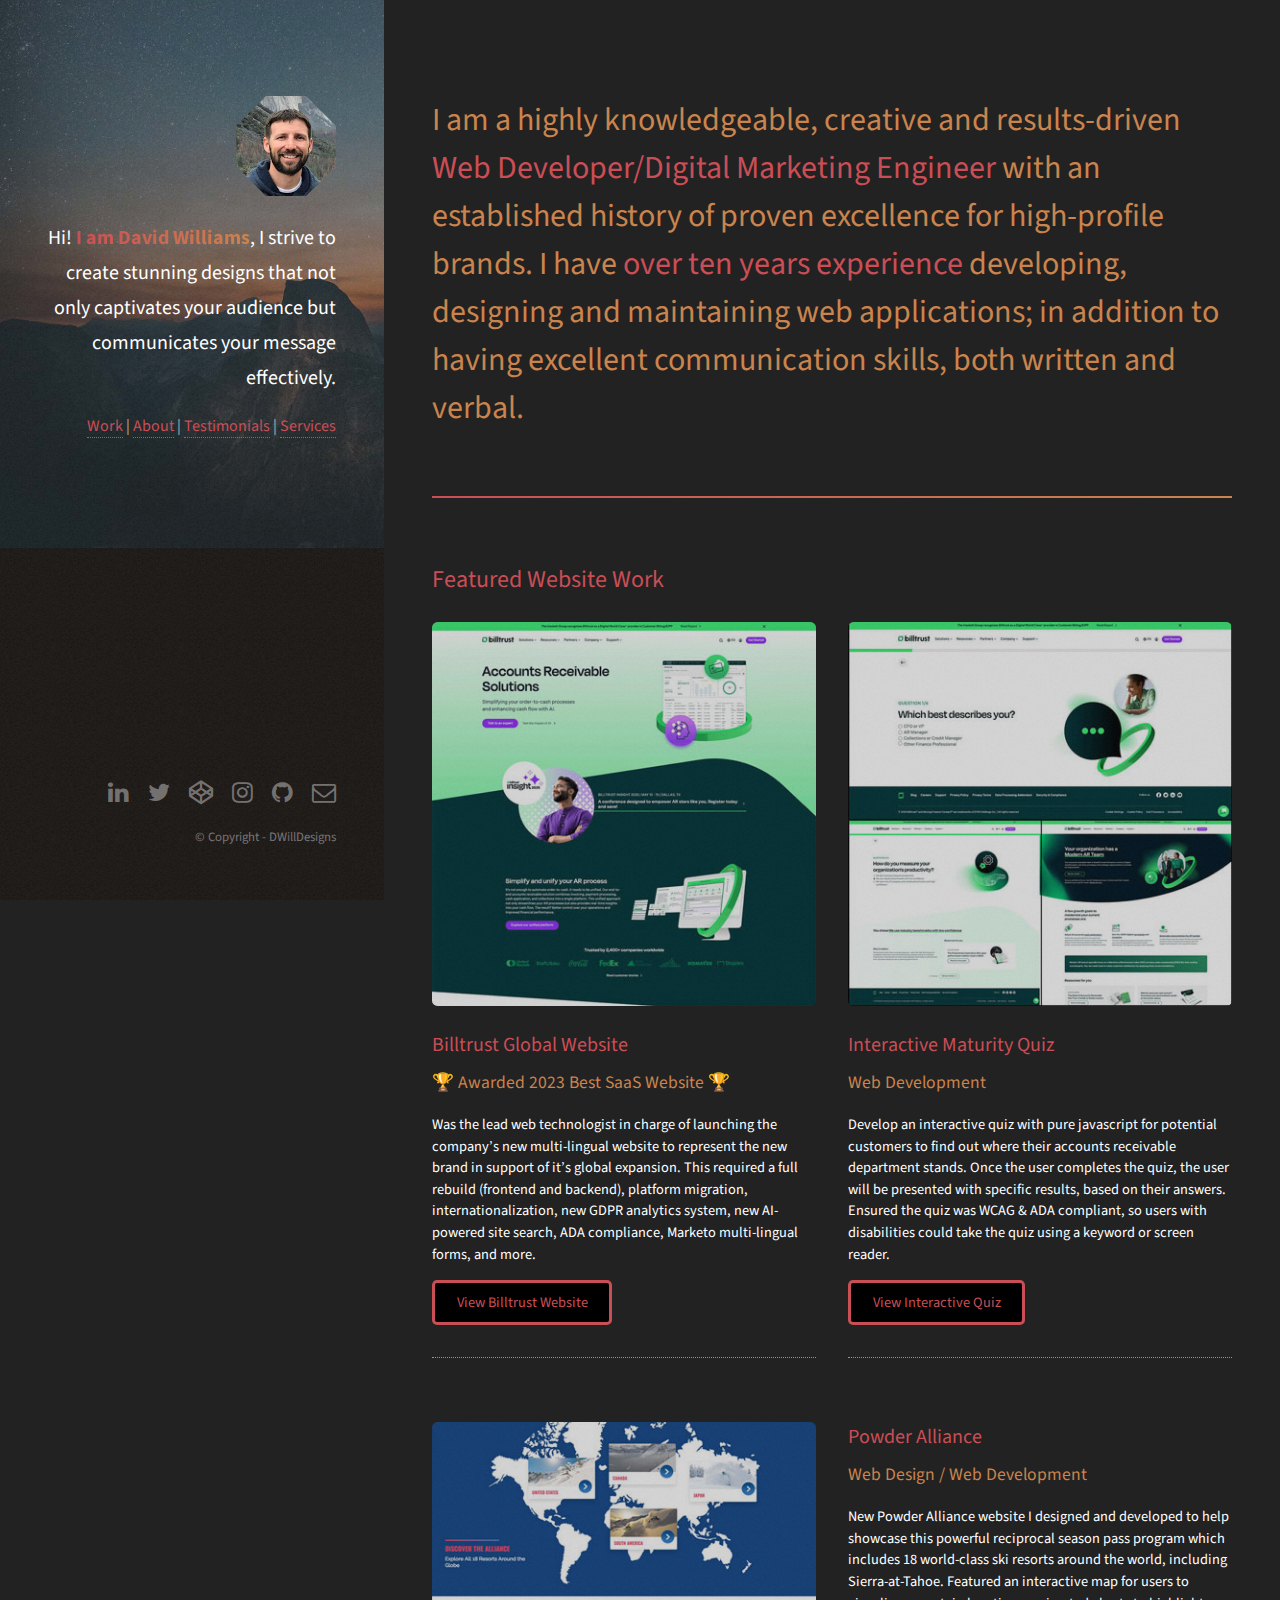
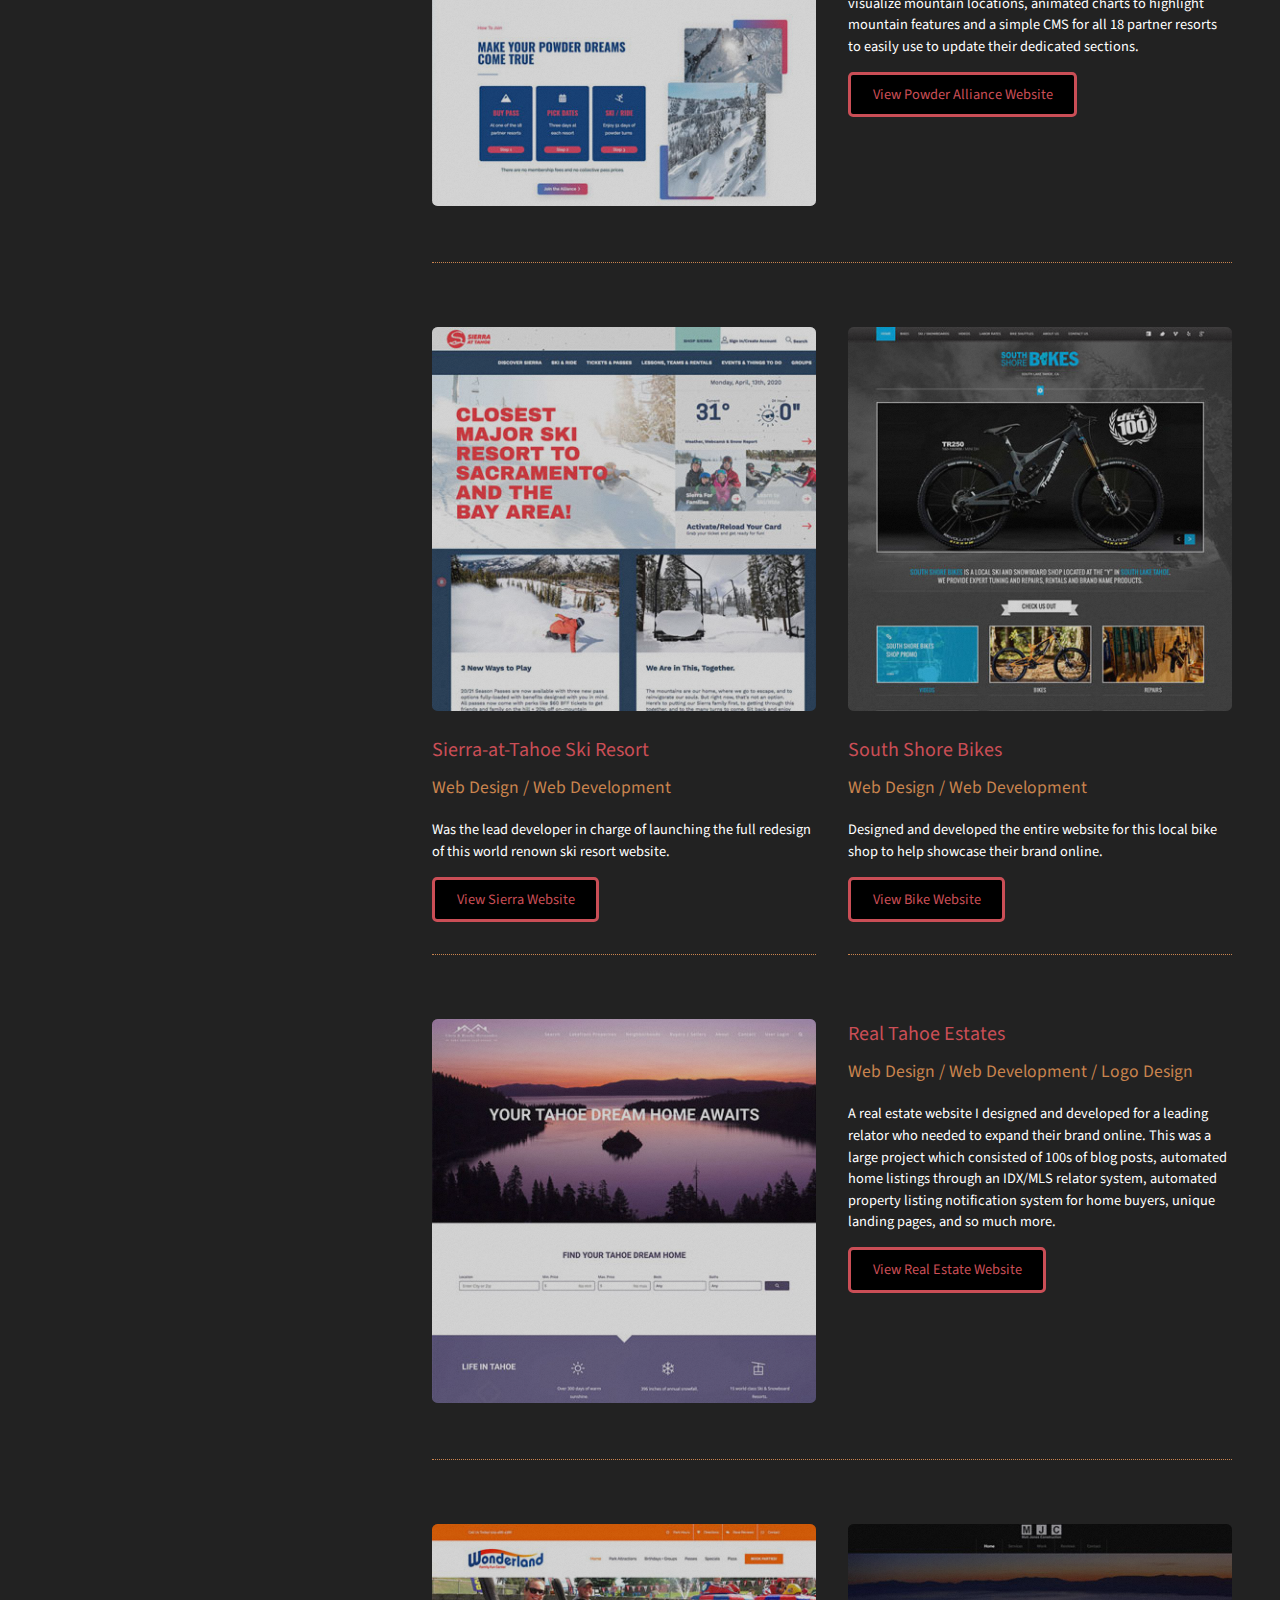
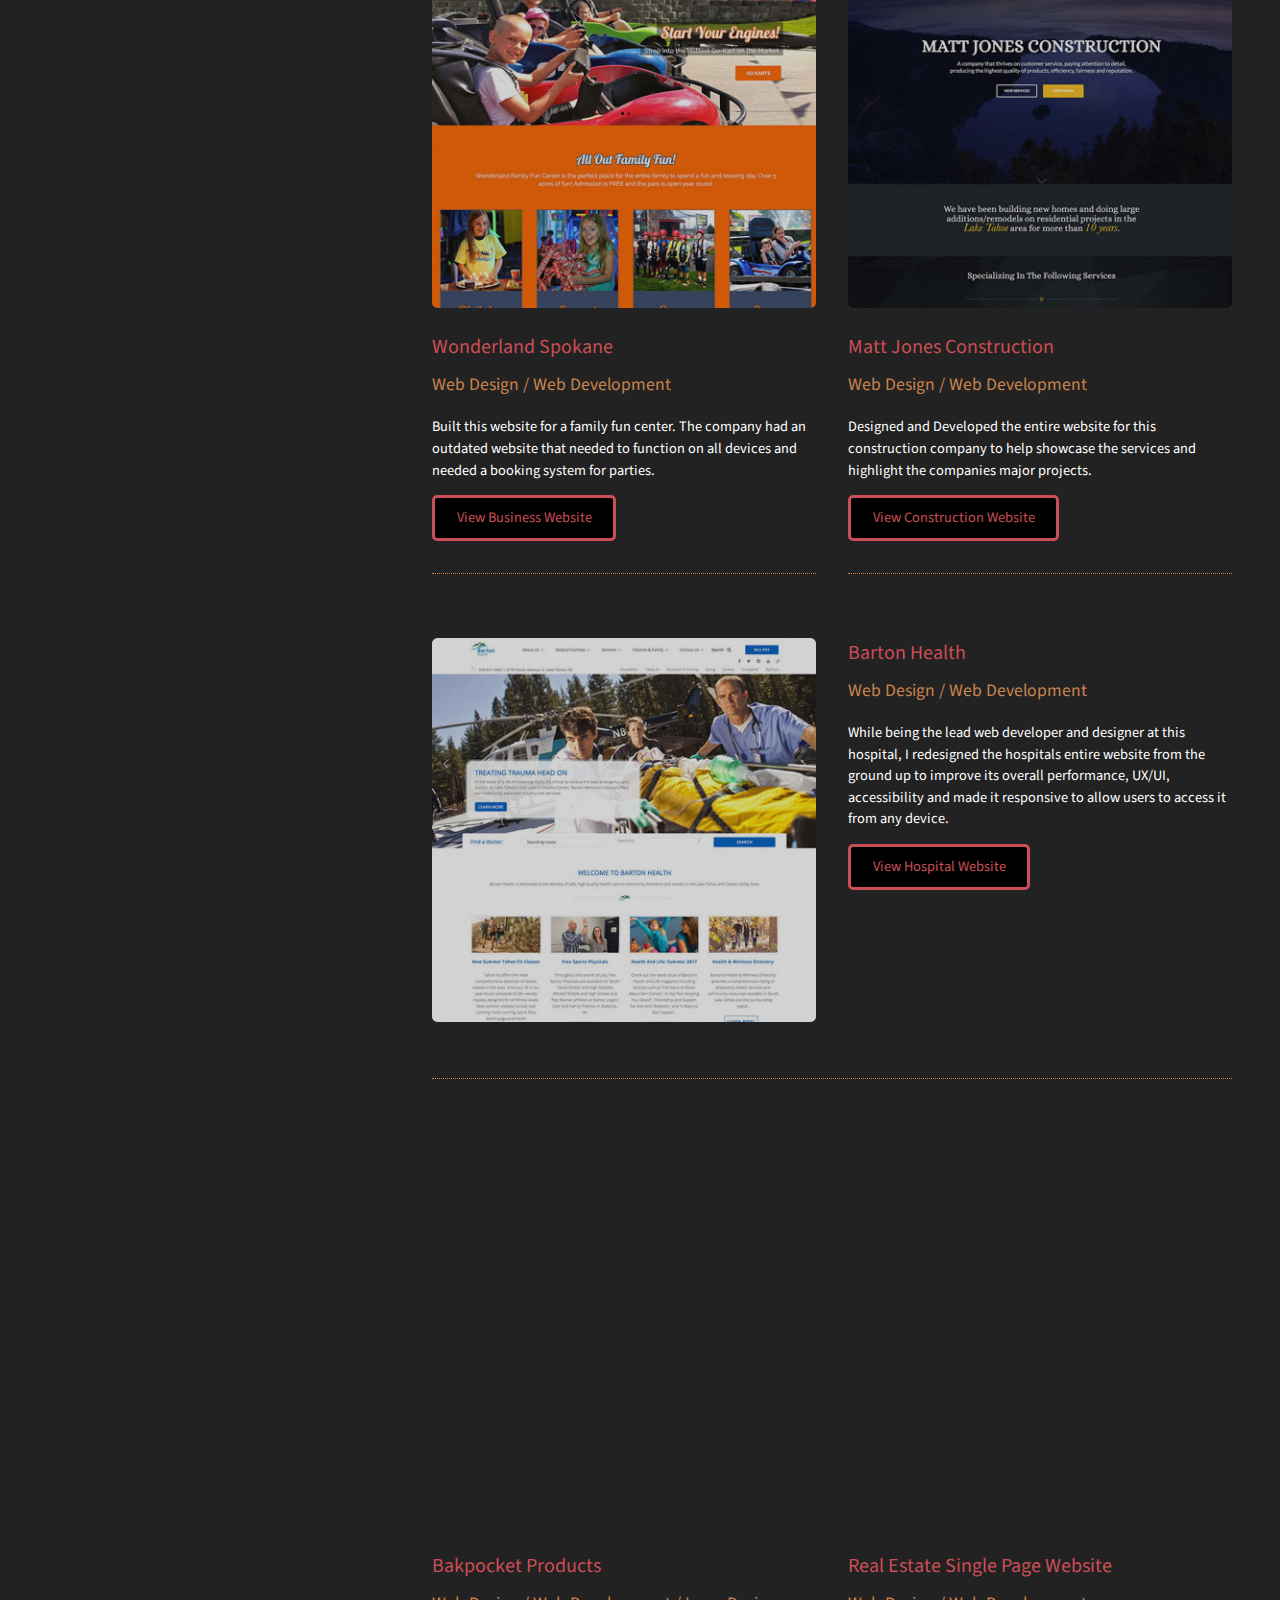
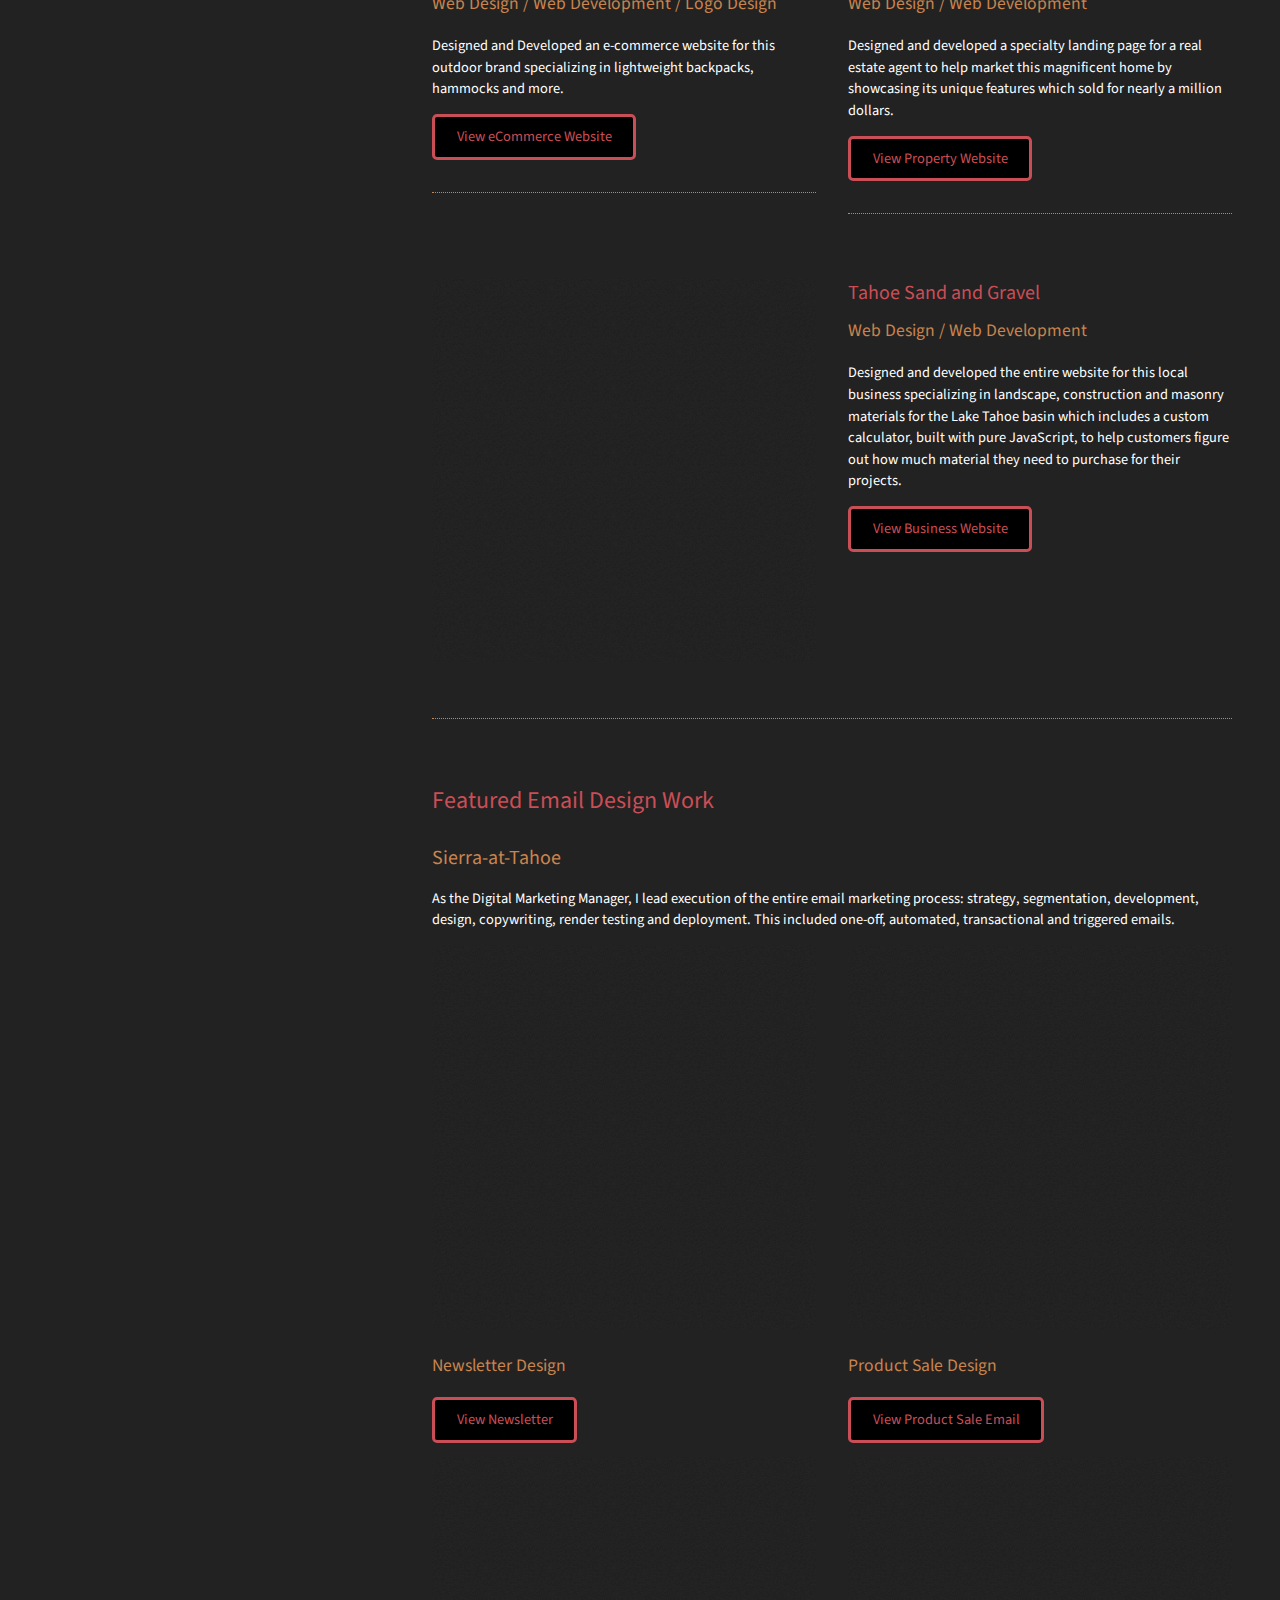
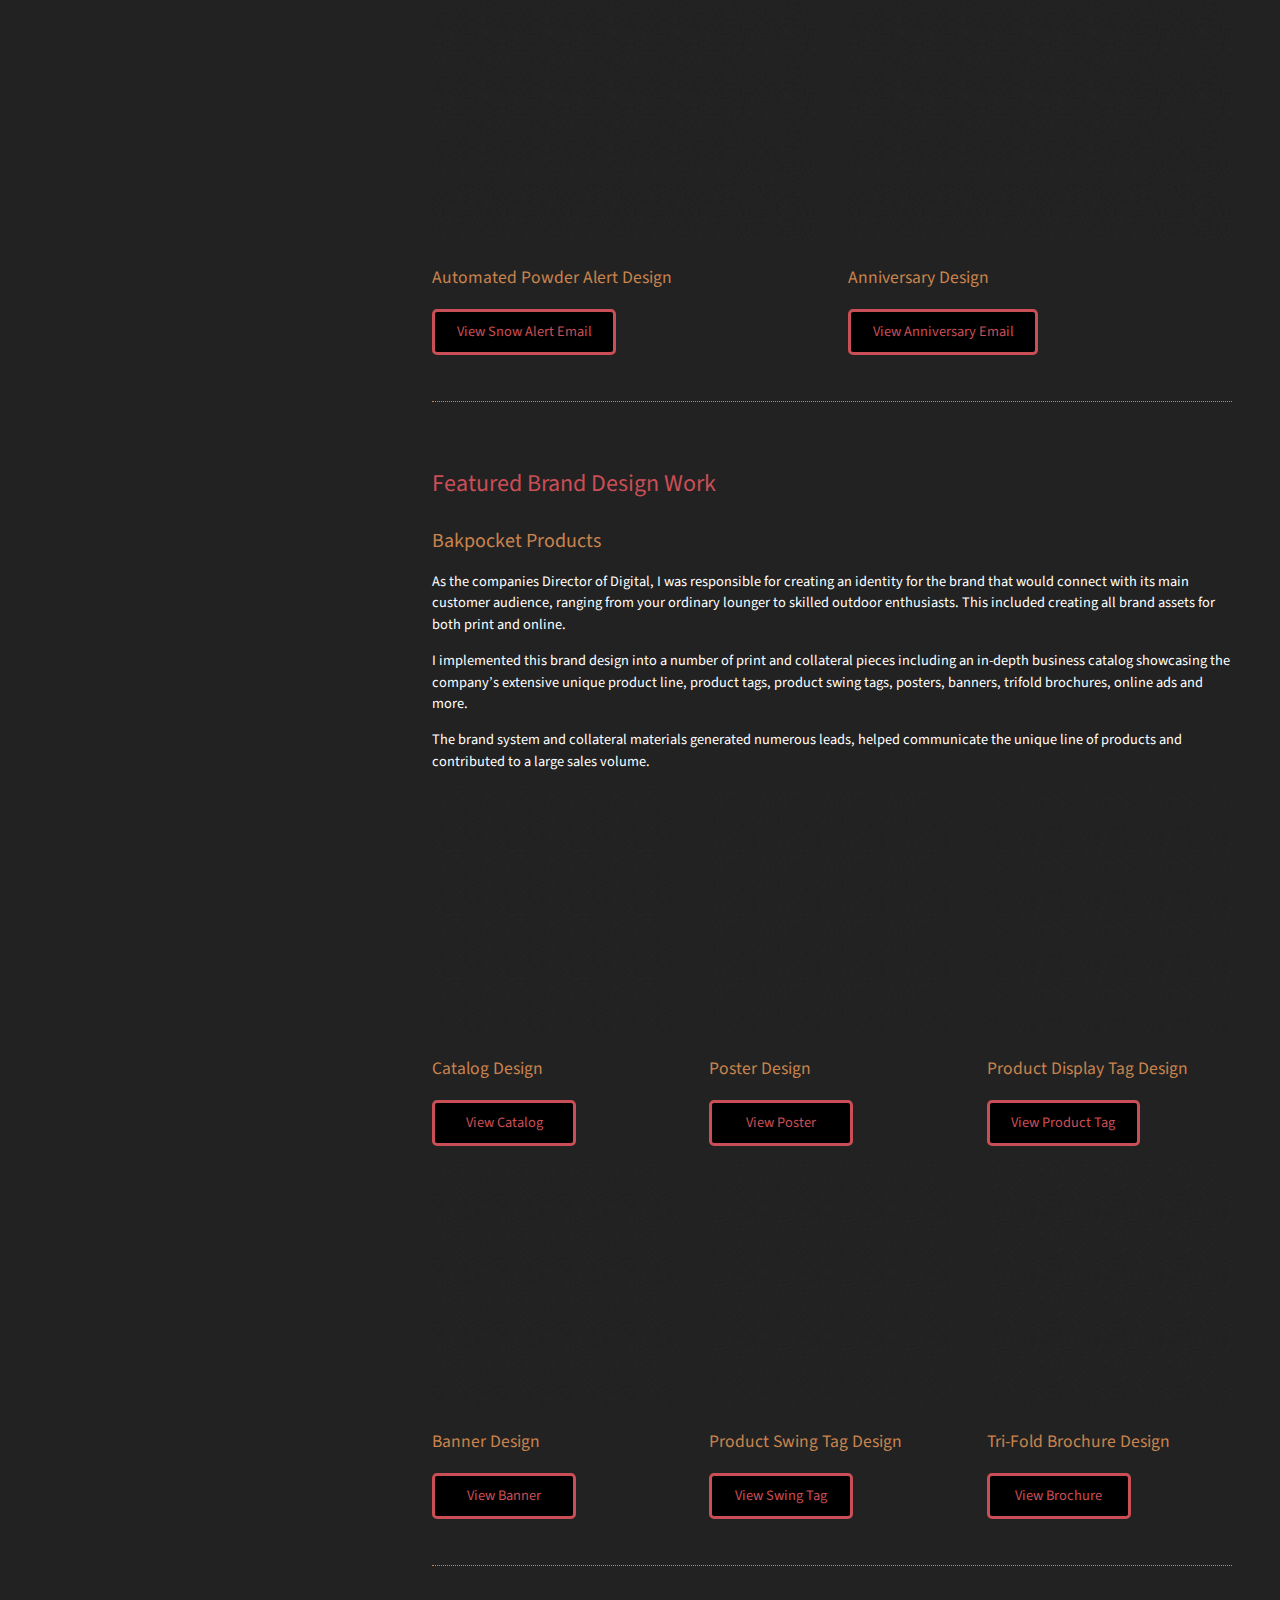
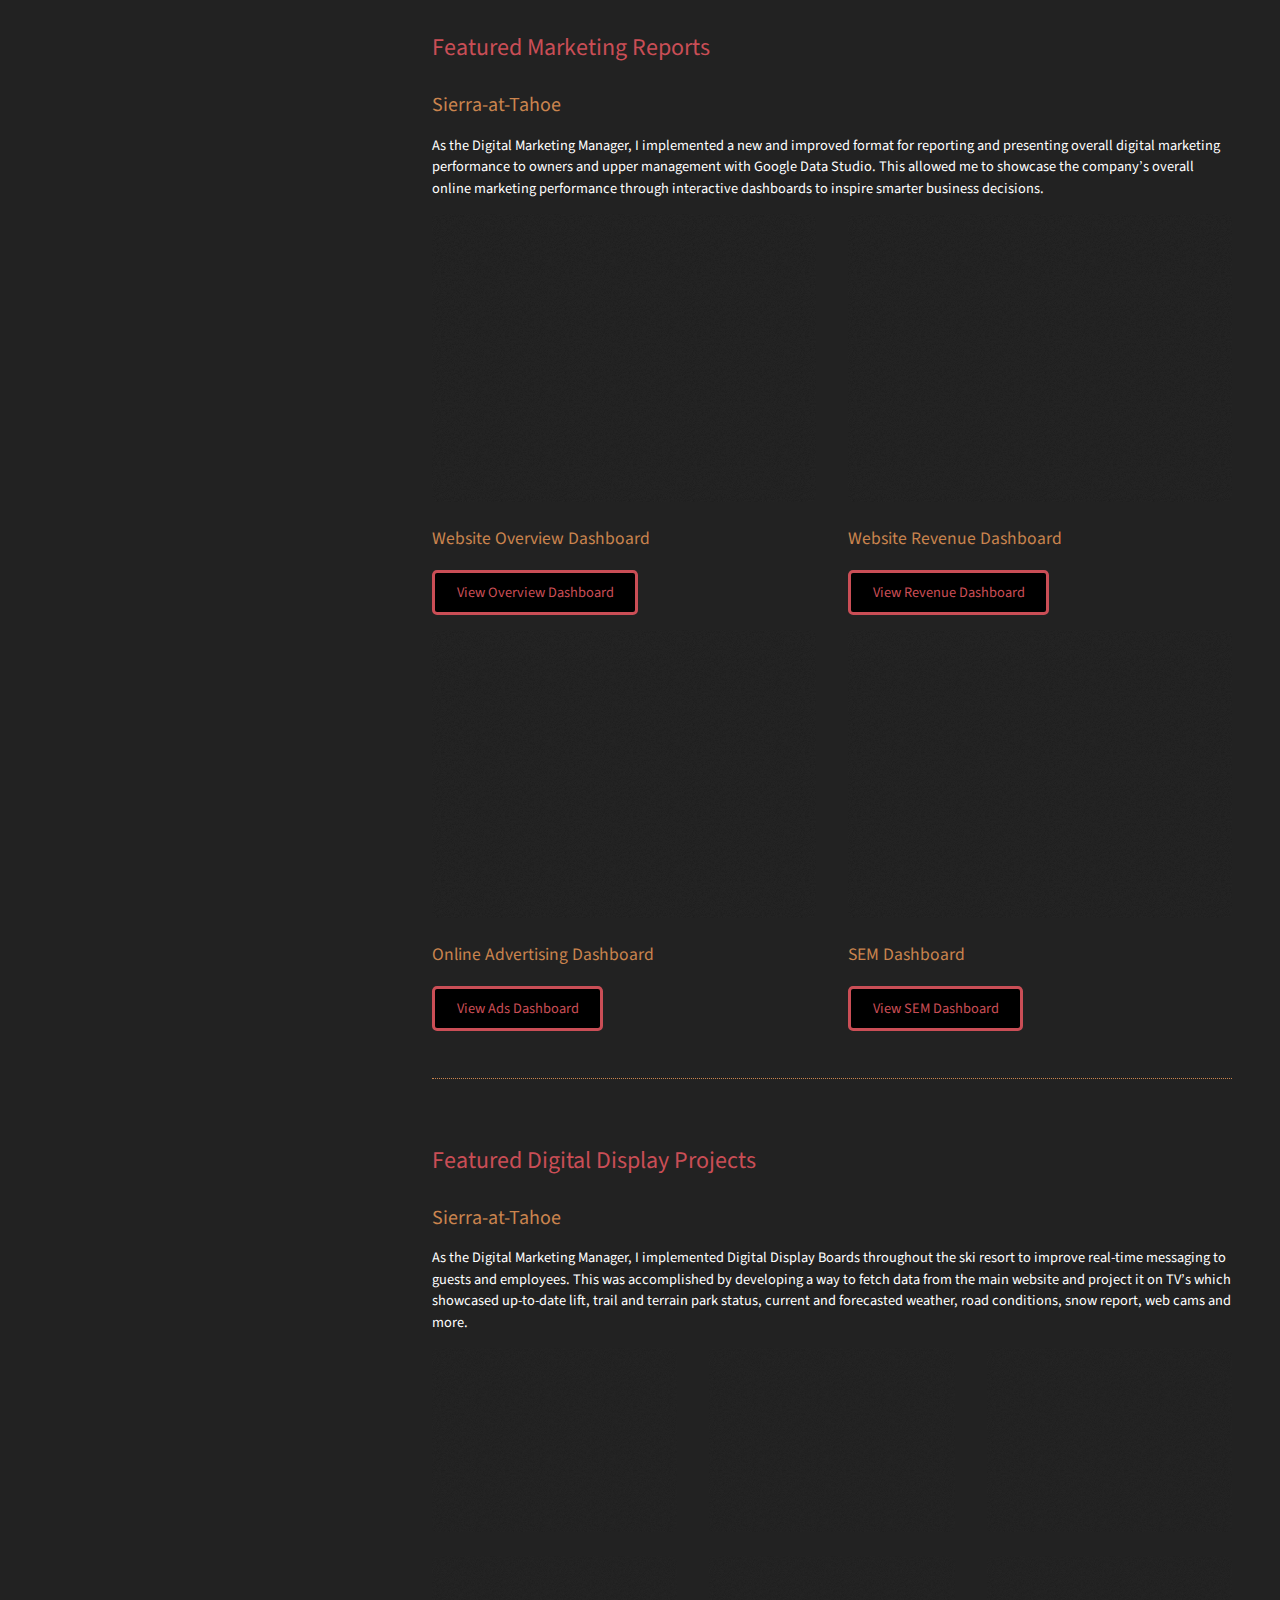
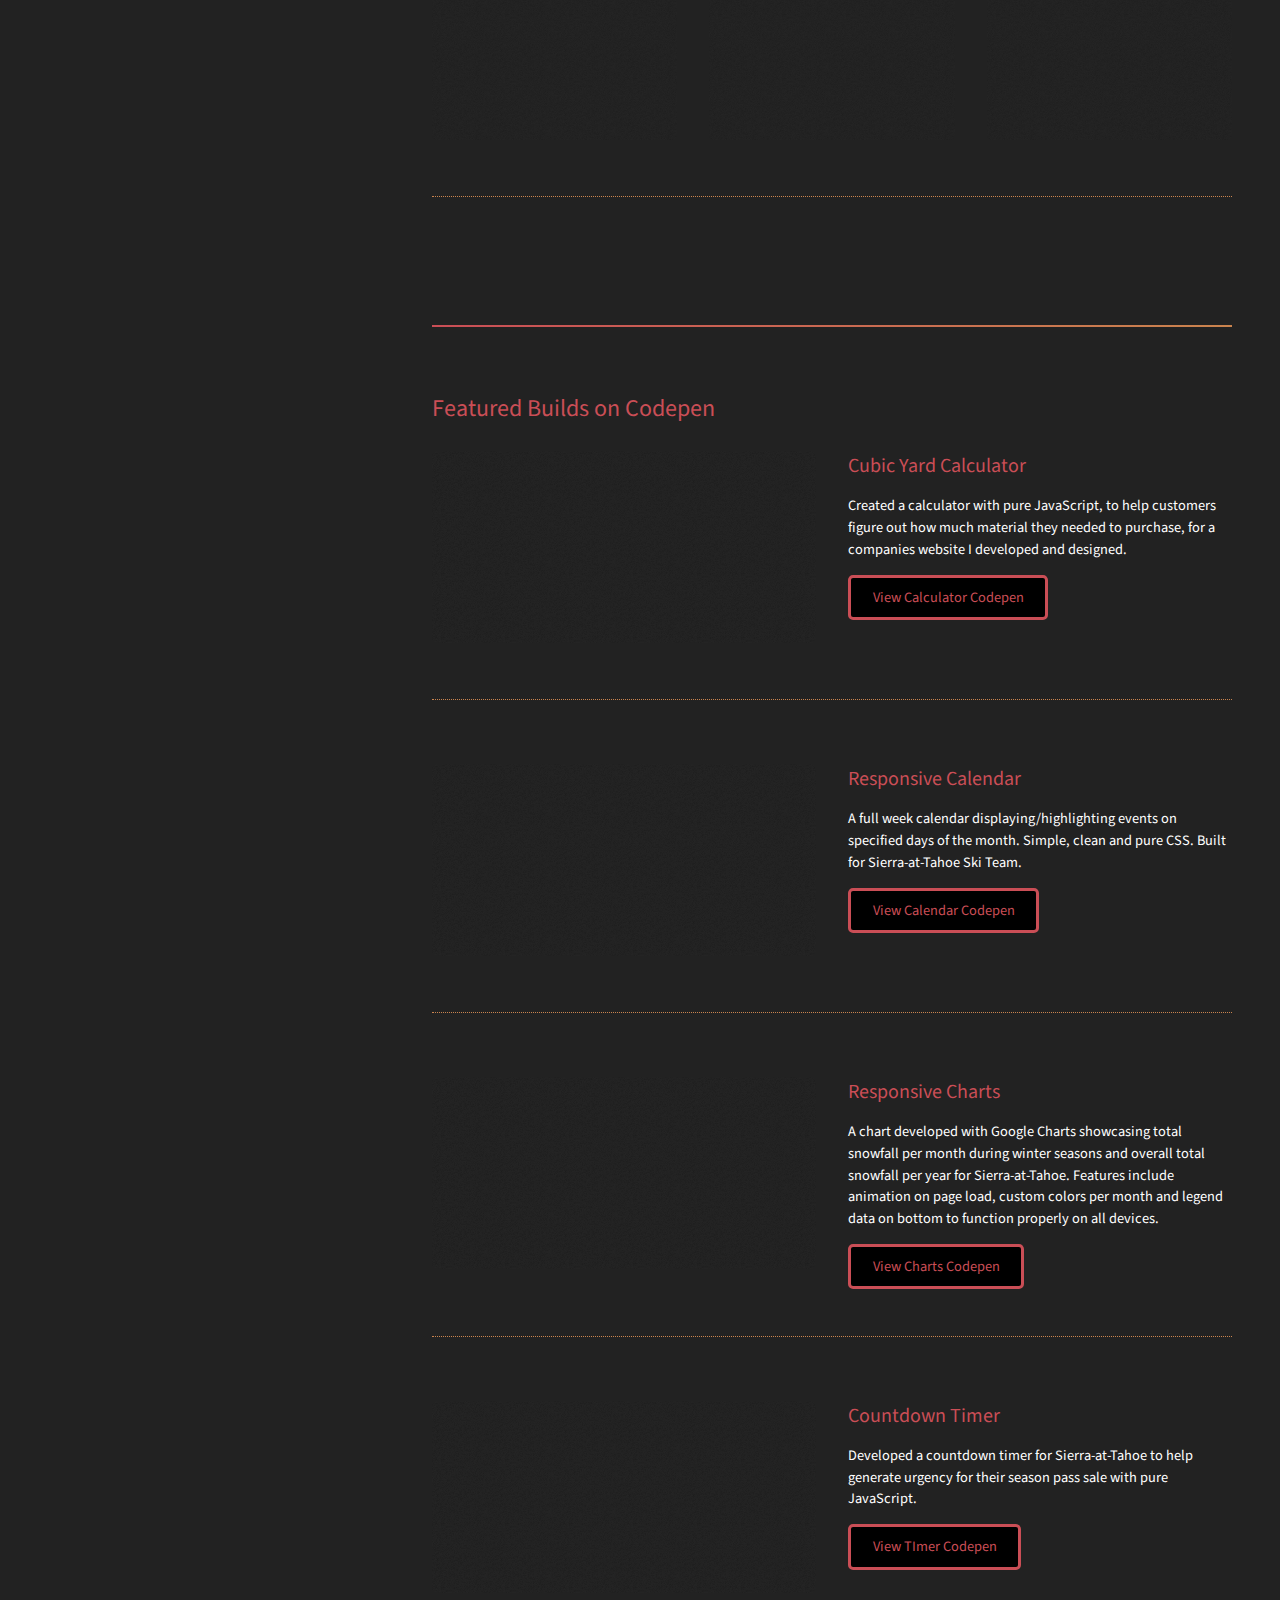
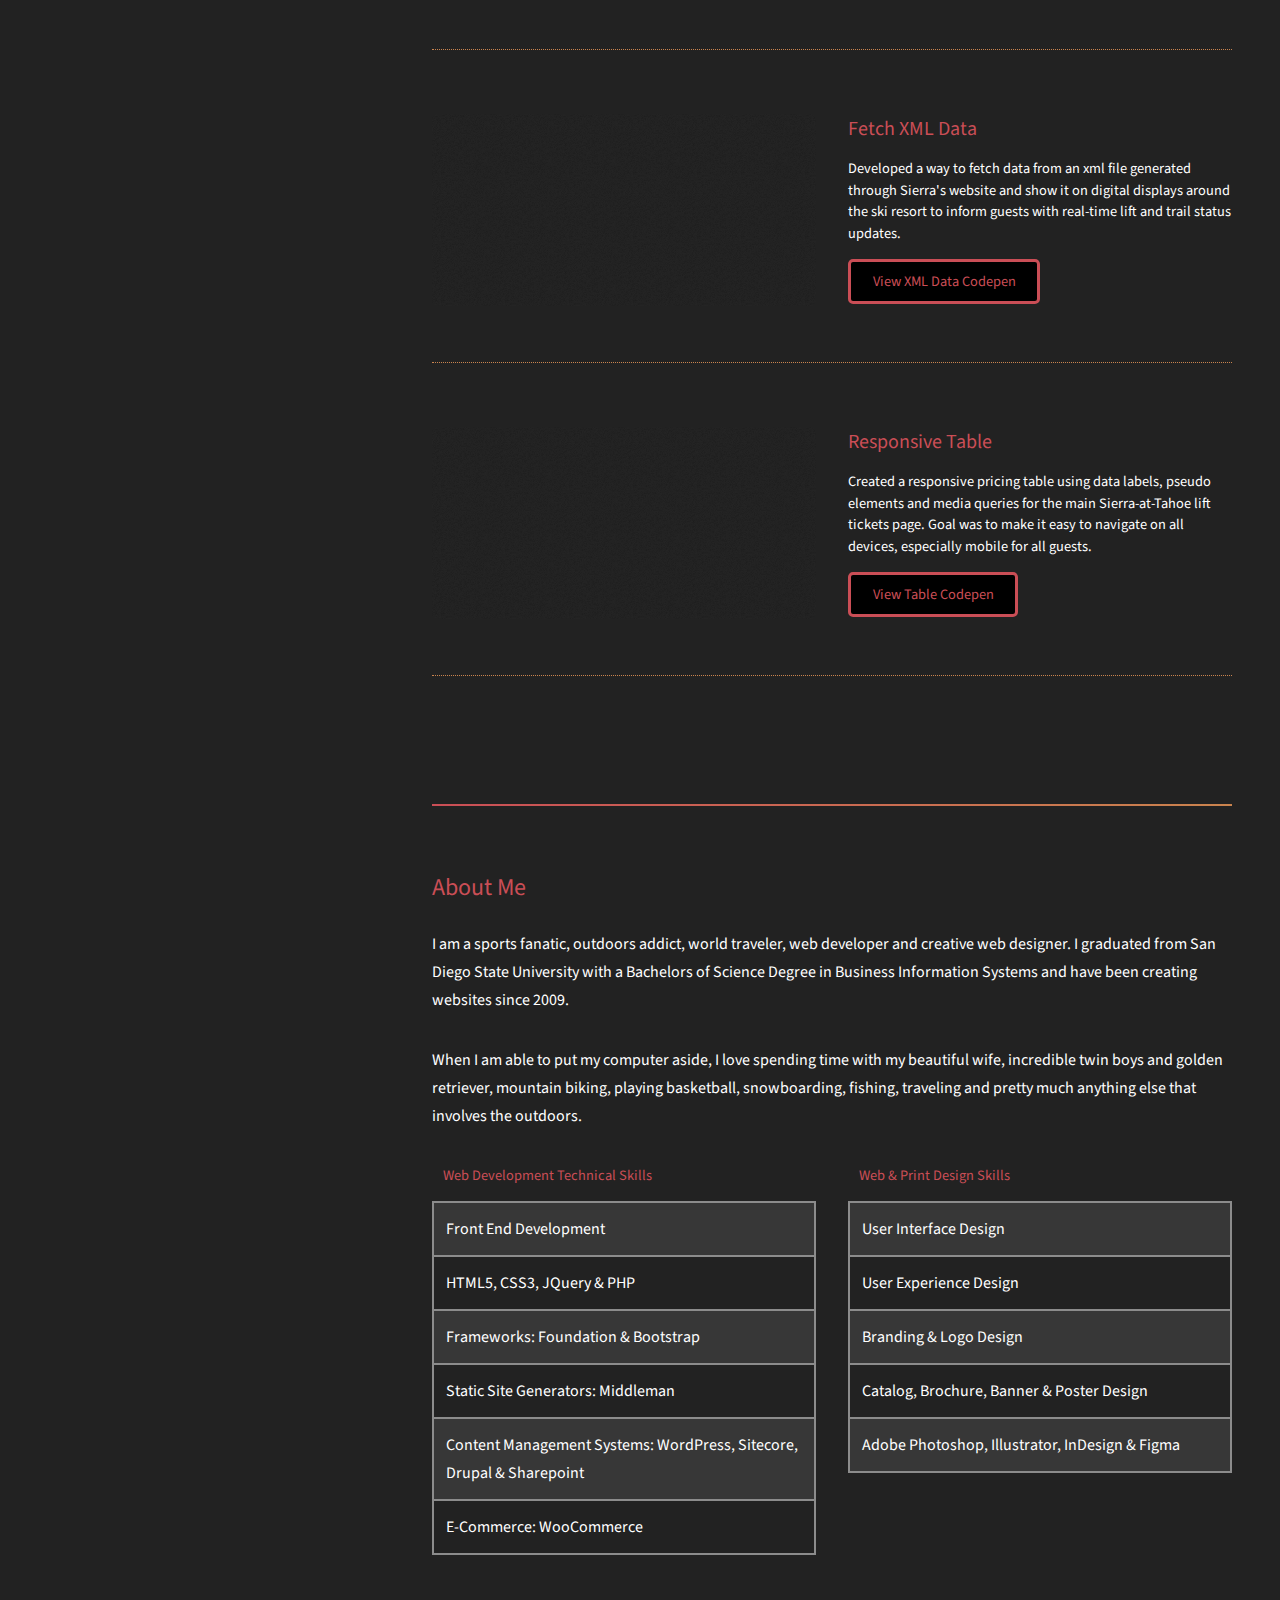
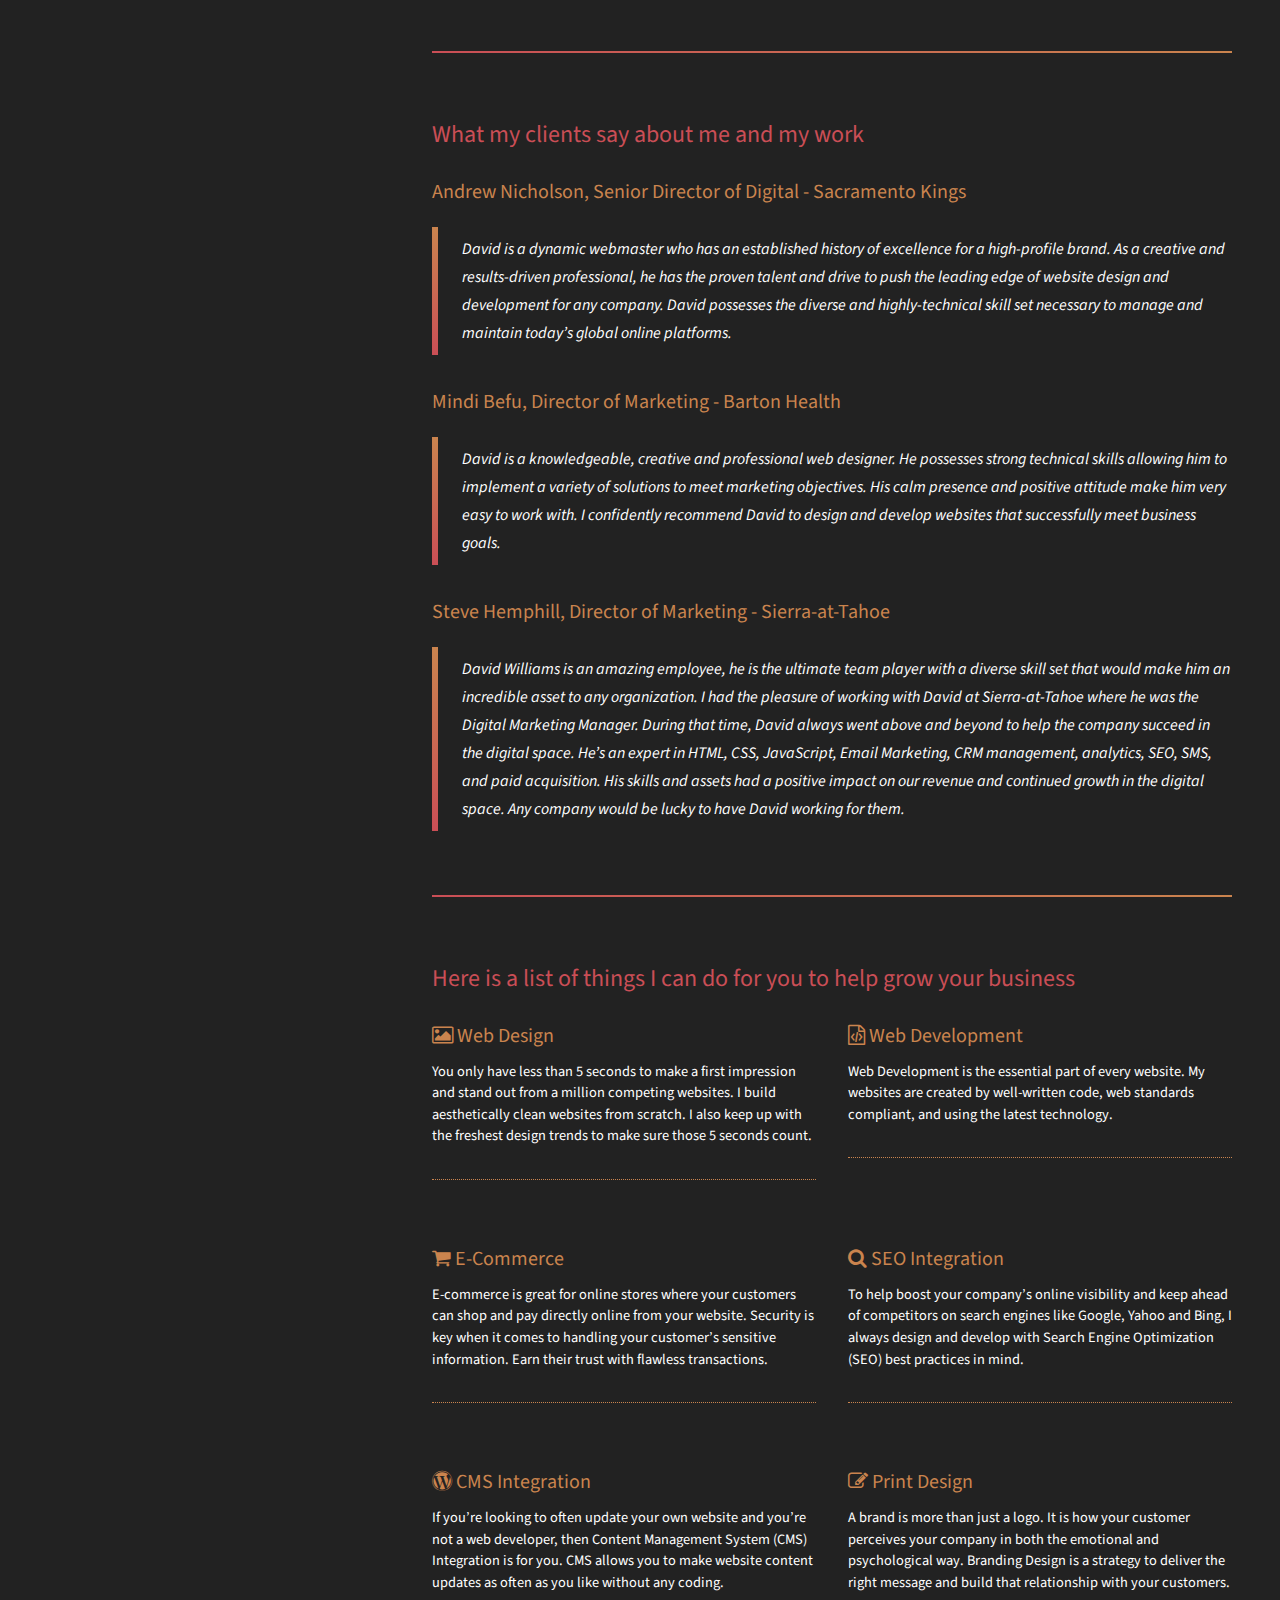
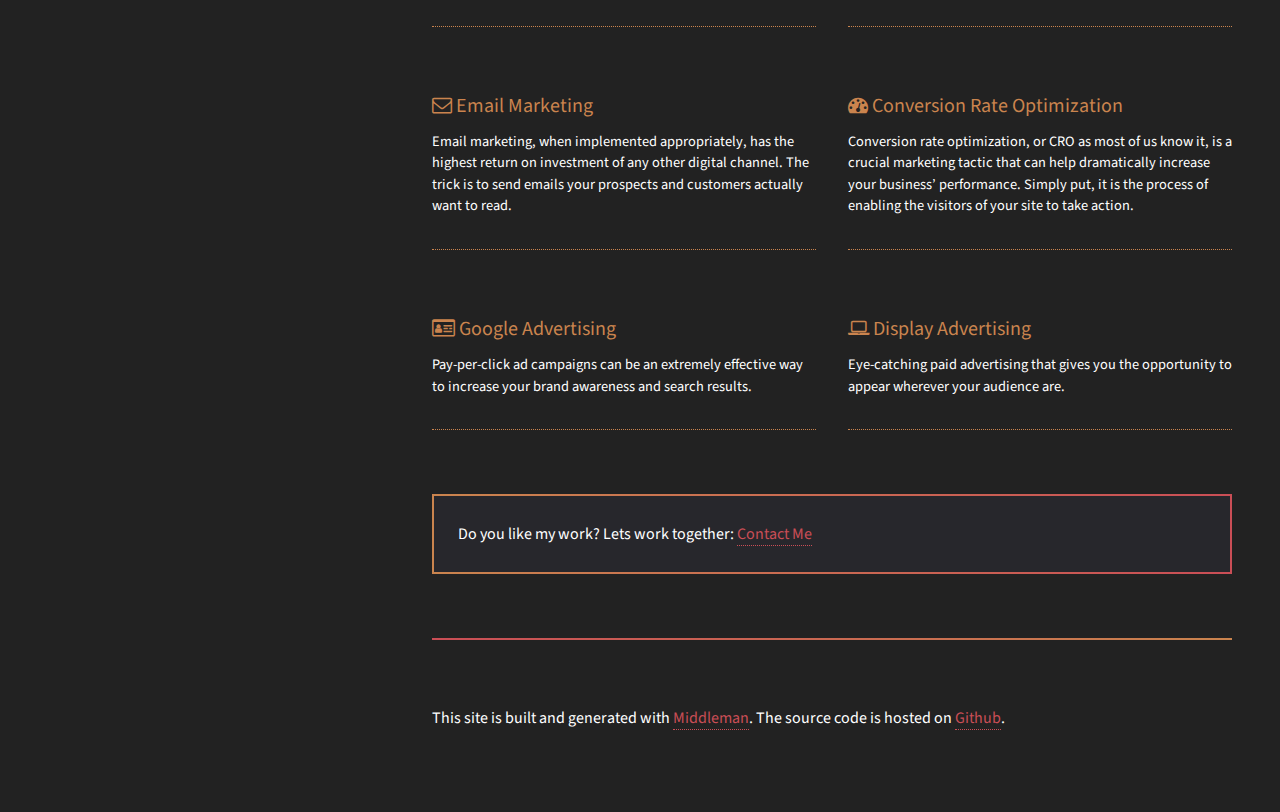
==== commit 19c0809c: "Updated index.html" ====
--- a/index.html
+++ b/index.html
@@ -24,12 +24,12 @@
       </div>
     </header>
     <div id="main">
-      <section id="one">
+      <section id="one" role="region" aria-label="Introduction about David Williams">
         <header class="major">
           <h1>I am a highly knowledgeable, creative and results-driven <strong>Web Developer/Digital Marketing Engineer</strong> with an established history of proven excellence for high-profile brands. I have <strong>over ten years experience</strong> developing, designing and maintaining web applications; in addition to having excellent communication skills, both written and verbal.</h1>
         </header>
       </section>
-      <section id="work" name="work">
+      <section id="work" name="work" role="region" aria-label="Web, Design, and Marketing Work">
         <h2>Featured Website Work</h2>
         <div class="row">
           <article class="col-6 col-12-xsmall work-item">
@@ -346,7 +346,7 @@
           </article>
         </div>
       </section>
-      <section id="three">
+      <section id="three" role="region" aria-label="Codepen Projects">
         <h2>Featured Builds on Codepen</h2>
         <div class="row">
           <article class="col-12 col-12-xsmall work-item">
@@ -445,7 +445,7 @@
           </article>
         </div>
       </section>
-      <section id="about" name="about">
+      <section id="about" name="about" role="region" aria-label="About David Williams: Skills and Experience">
         <h2>About Me</h2>
         <p>I am a sports fanatic, outdoors addict, world traveler, web developer and creative web designer. I graduated from San Diego State University with a Bachelors of Science Degree in Business Information Systems and have been creating websites since 2009.</p>
         <p>When I am able to put my computer aside, I love spending time with my beautiful wife, incredible twin boys and golden retriever, mountain biking, playing basketball, snowboarding, fishing, traveling and pretty much anything else that involves the outdoors.</p>
@@ -511,7 +511,7 @@
           </div>
         </div>
       </section>
-      <section id="testimonials" name="testimonials">
+      <section id="testimonials" name="testimonials" role="region" aria-label="Testimonials about David Williams">
         <h2>What my clients say about me and my work</h2>
         <h3 style="color: #ca844e">Andrew Nicholson, Senior Director of Digital - Sacramento Kings</h3>
         <blockquote>David is a dynamic webmaster who has an established history of excellence for a high-profile brand. As a creative and results-driven professional, he has the proven talent and drive to push the leading edge of website design and development for any company. David possesses the diverse and highly-technical skill set necessary to manage and maintain today’s global online platforms.</blockquote>
@@ -520,7 +520,7 @@
         <h3 style="color: #ca844e">Steve Hemphill, Director of Marketing - Sierra-at-Tahoe</h3>
         <blockquote>David Williams is an amazing employee, he is the ultimate team player with a diverse skill set that would make him an incredible asset to any organization. I had the pleasure of working with David at Sierra-at-Tahoe where he was the Digital Marketing Manager. During that time, David always went above and beyond to help the company succeed in the digital space. He’s an expert in HTML, CSS, JavaScript, Email Marketing, CRM management, analytics, SEO, SMS, and paid acquisition. His skills and assets had a positive impact on our revenue and continued growth in the digital space. Any company would be lucky to have David working for them.</blockquote>
       </section>
-      <section id="services" name="services">
+      <section id="services" name="services" role="region" aria-label="Services David Williams can provide">
         <h2>Here is a list of things I can do for you to help grow your business</h2>
         <div class="row">
           <article class="col-6 col-12-xsmall work-item">
@@ -576,7 +576,7 @@
         </div>
         <p class="box">Do you like my work? Lets work together: <a href="mailto:dwwilliams530@gmail.com">Contact Me</a></p>
       </section>
-      <section id="six">
+      <section id="six" role="region" aria-label="Description how this website was made">
         <p>This site is built and generated with <a href="https://middlemanapp.com" target="_blank">Middleman</a>. The source code is hosted on <a href="https://github.com/dwill530/dwill530.github.io" target="_blank">Github</a>.</p>
       </section>
     </div>
--- a/stylesheets/main.css
+++ b/stylesheets/main.css
@@ -2248,7 +2248,7 @@
 input[type="reset"].small,
 input[type="button"].small,
 .button.small {
-  font-size: 0.8em;
+  font-size: 1em;
 }
 input[type="submit"].large,
 input[type="reset"].large,
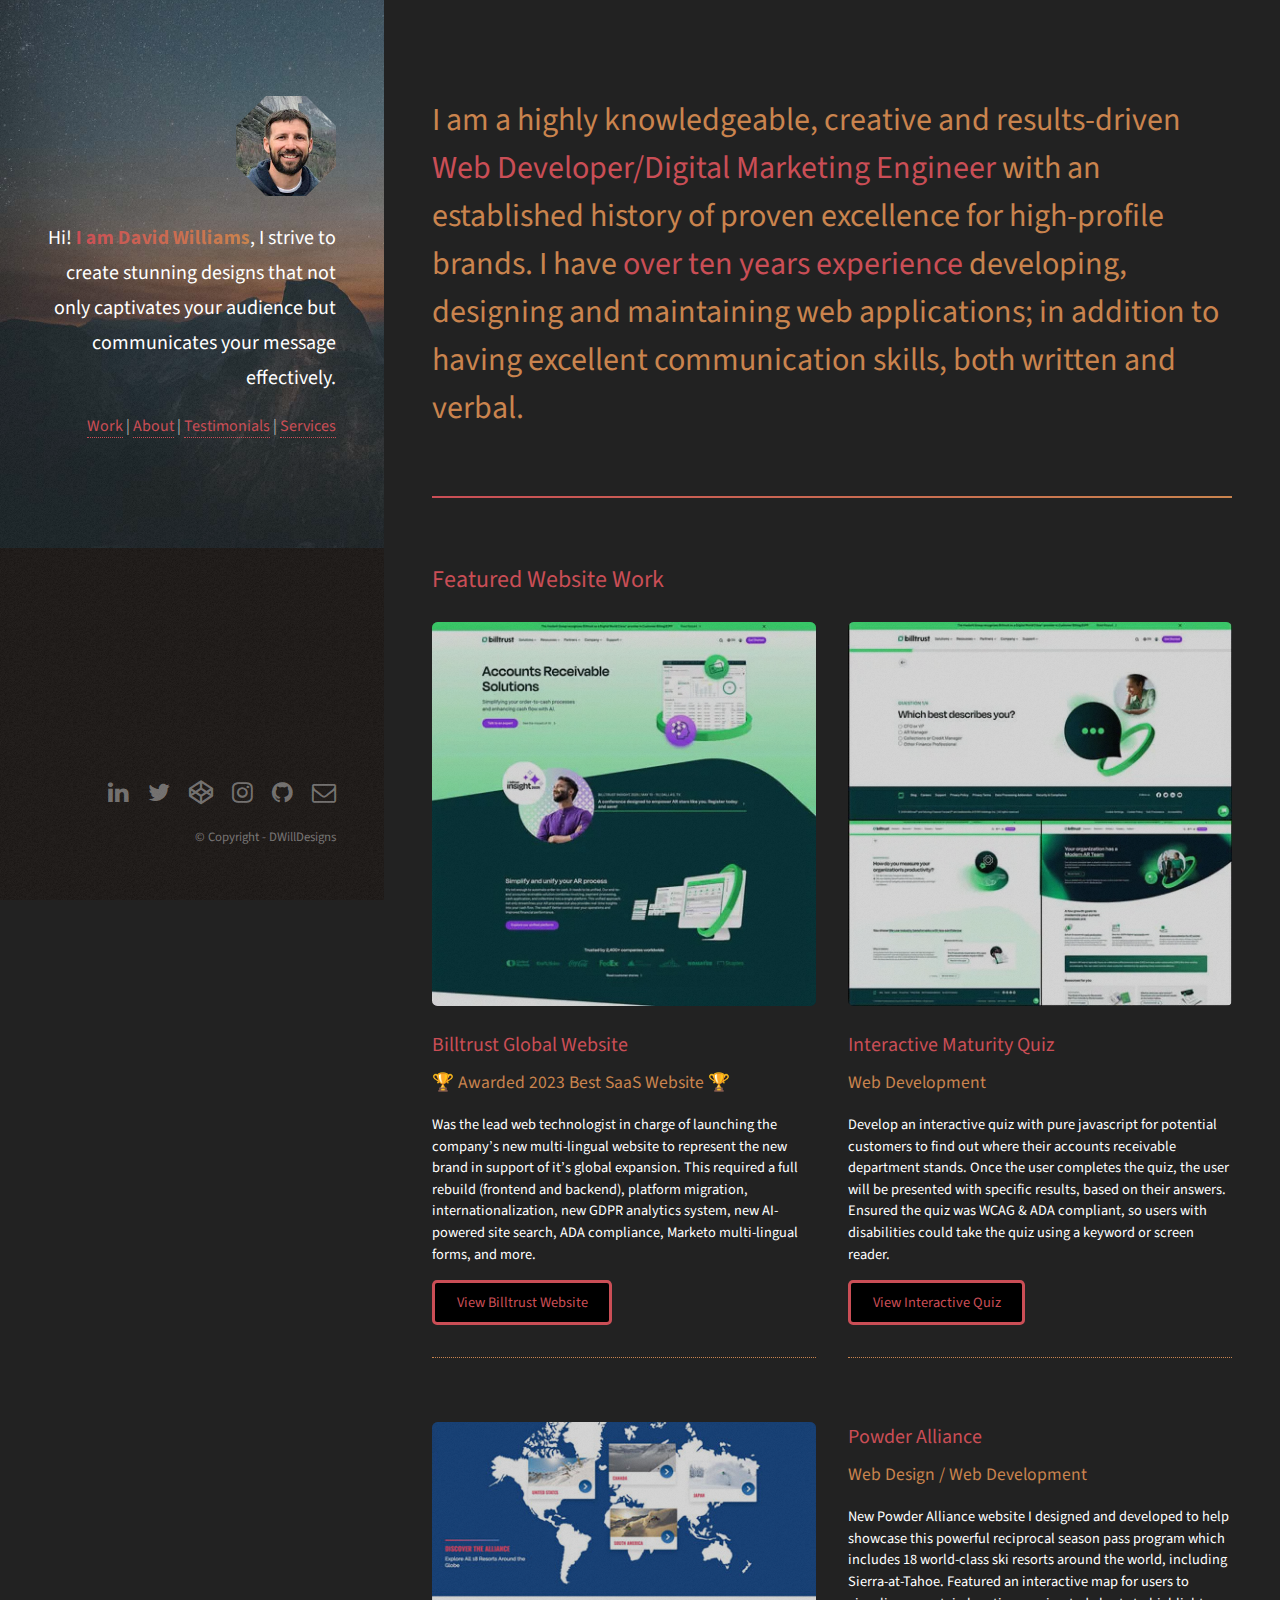
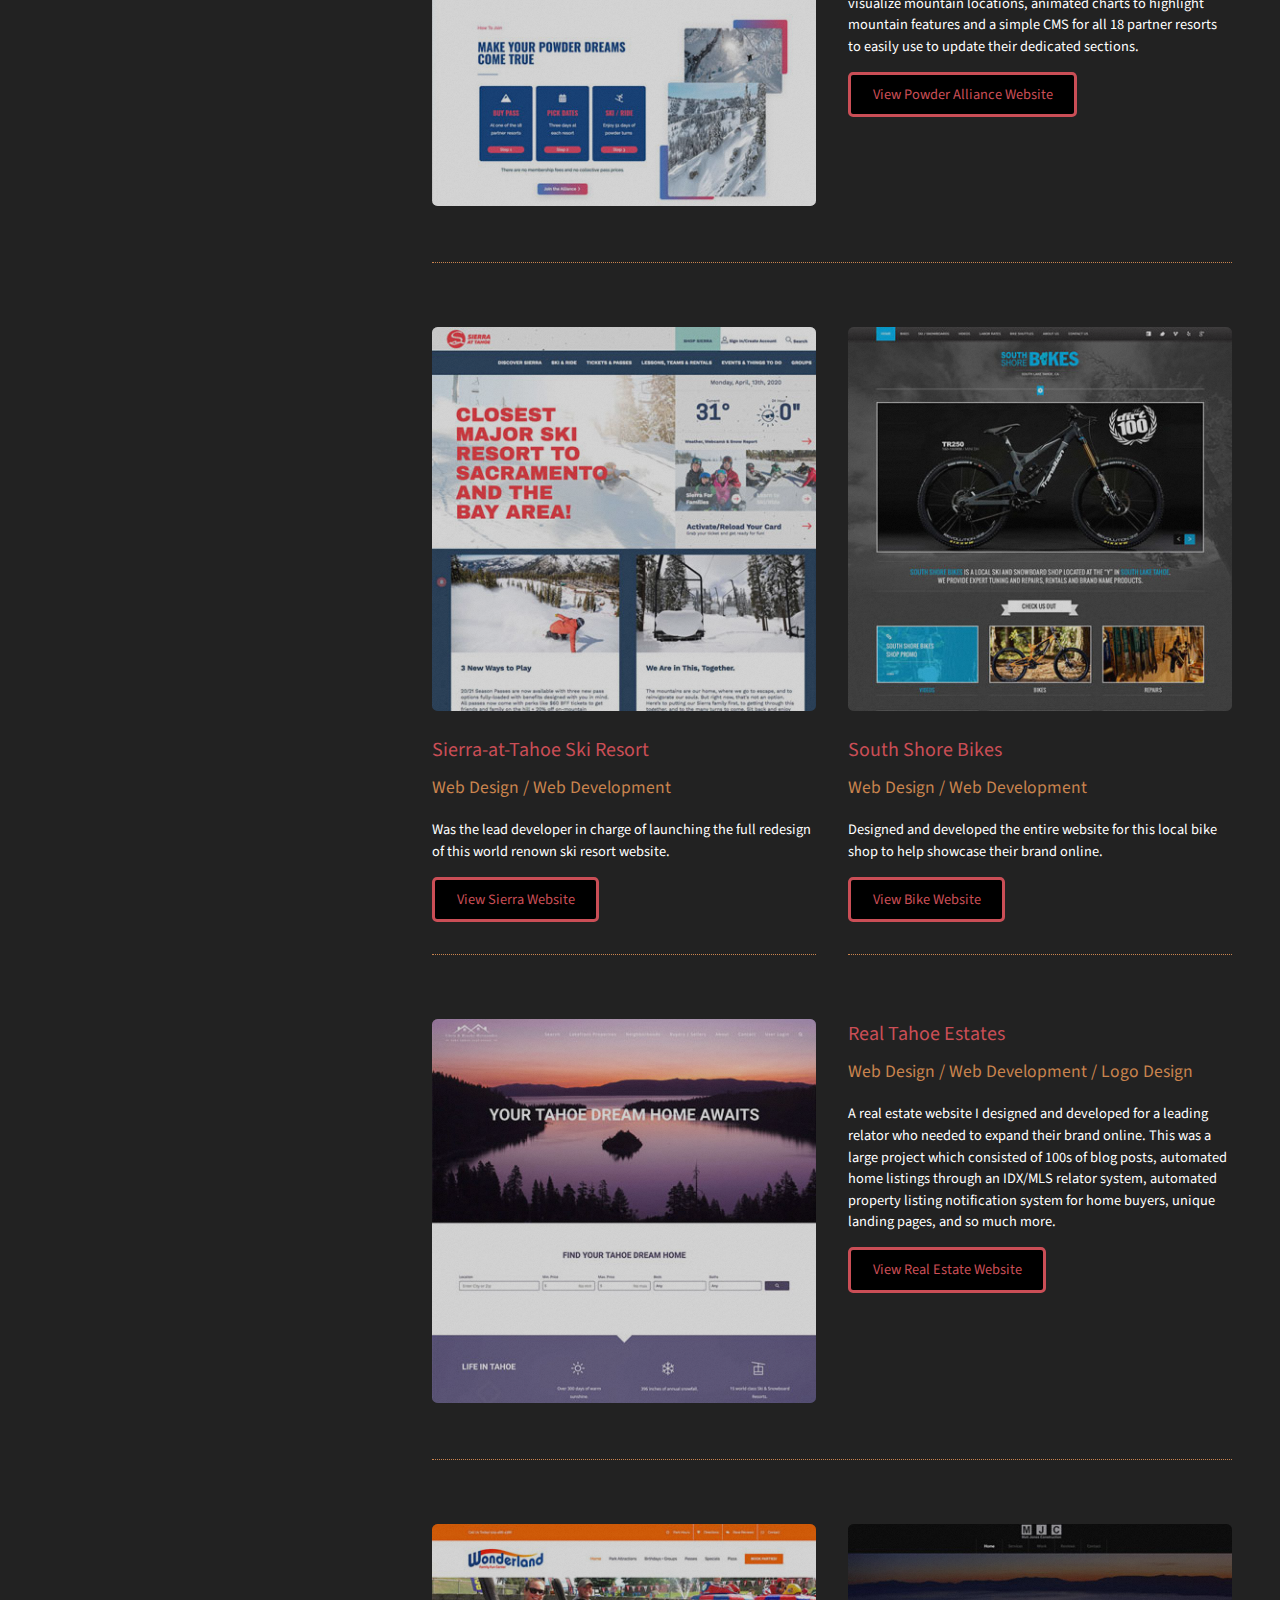
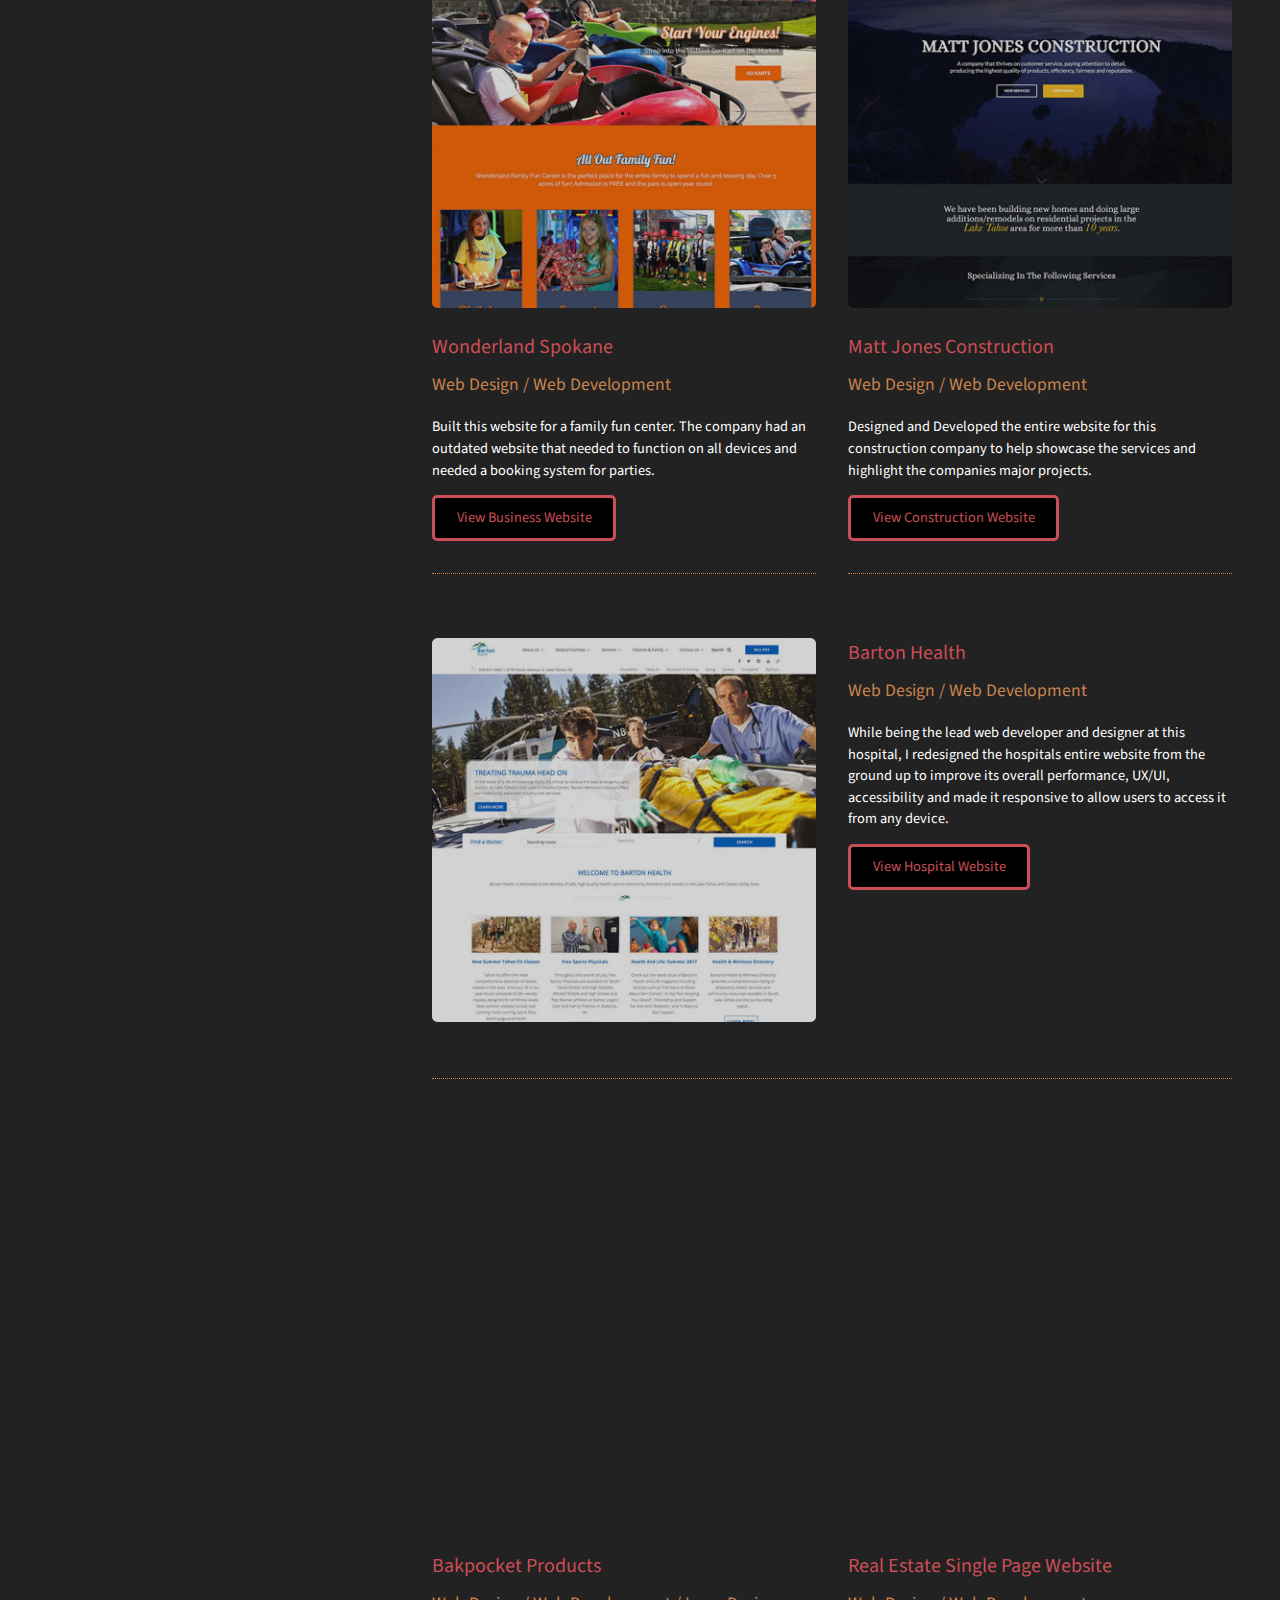
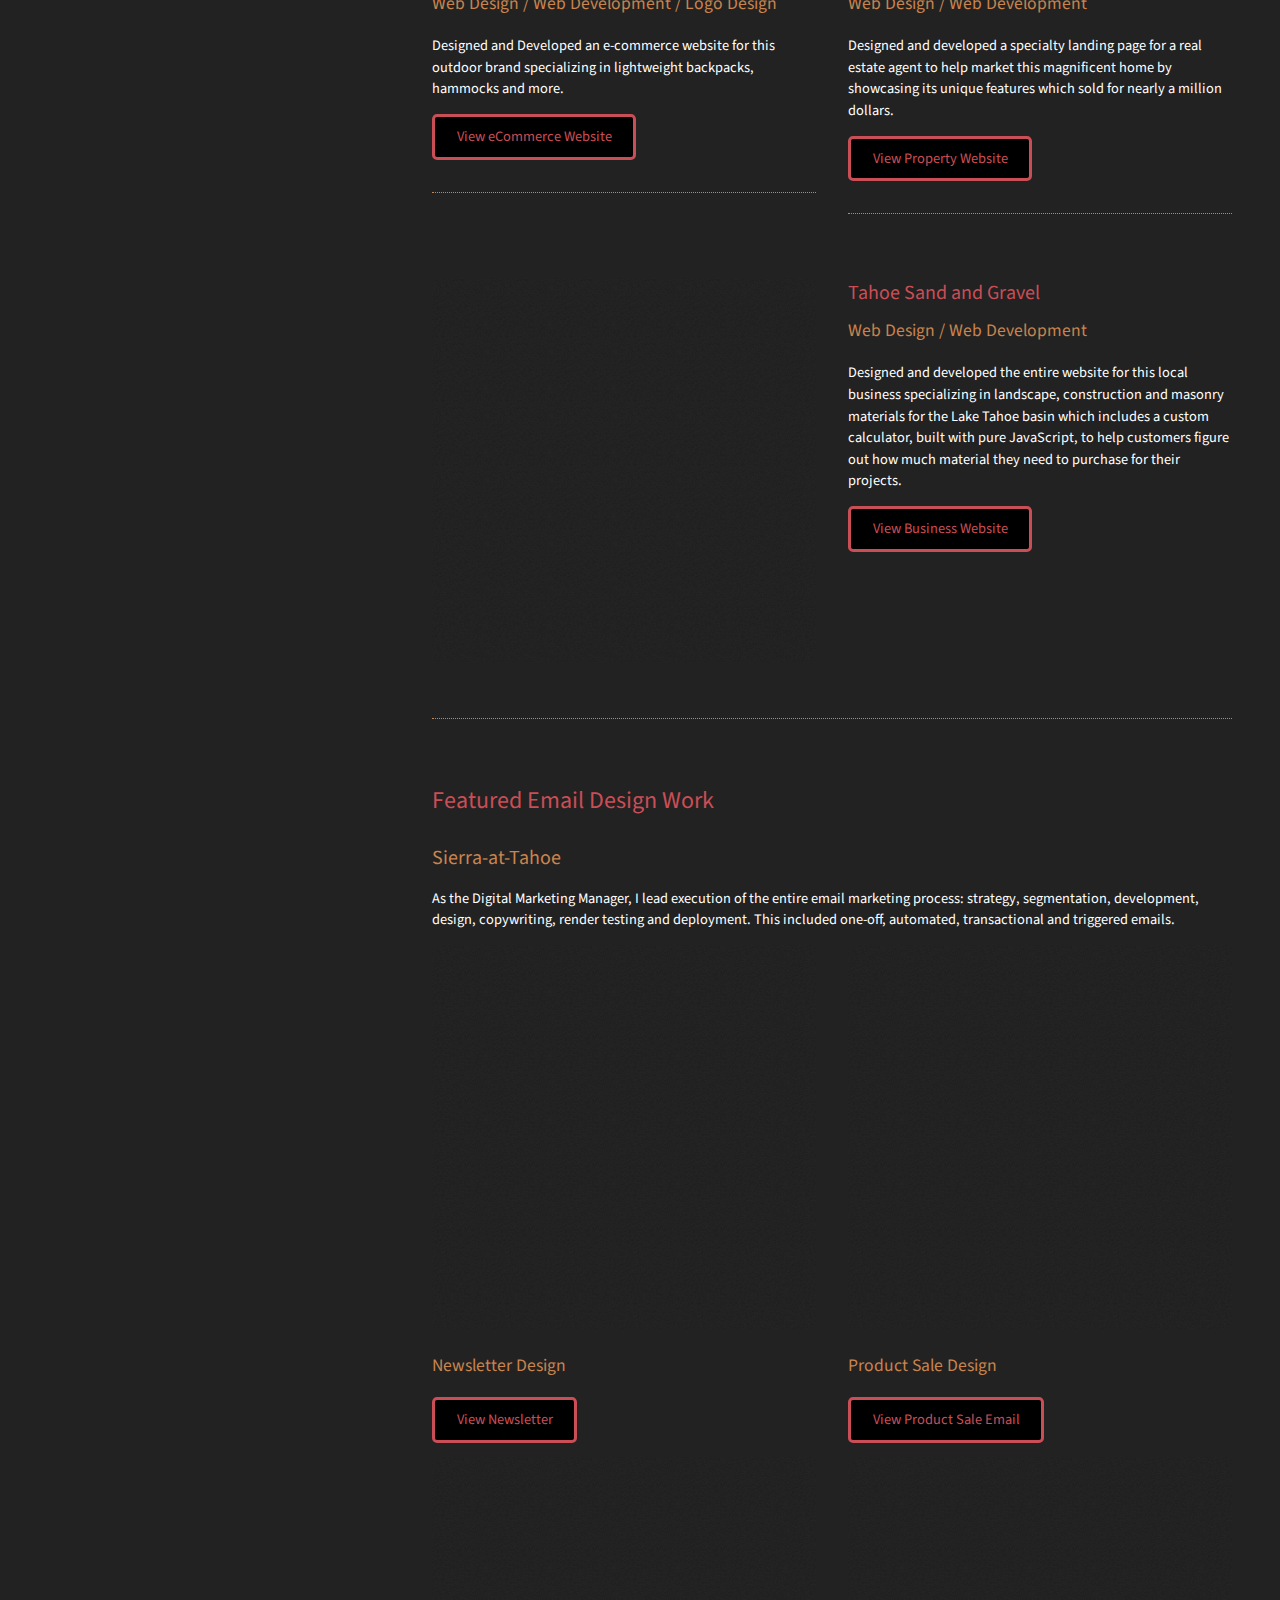
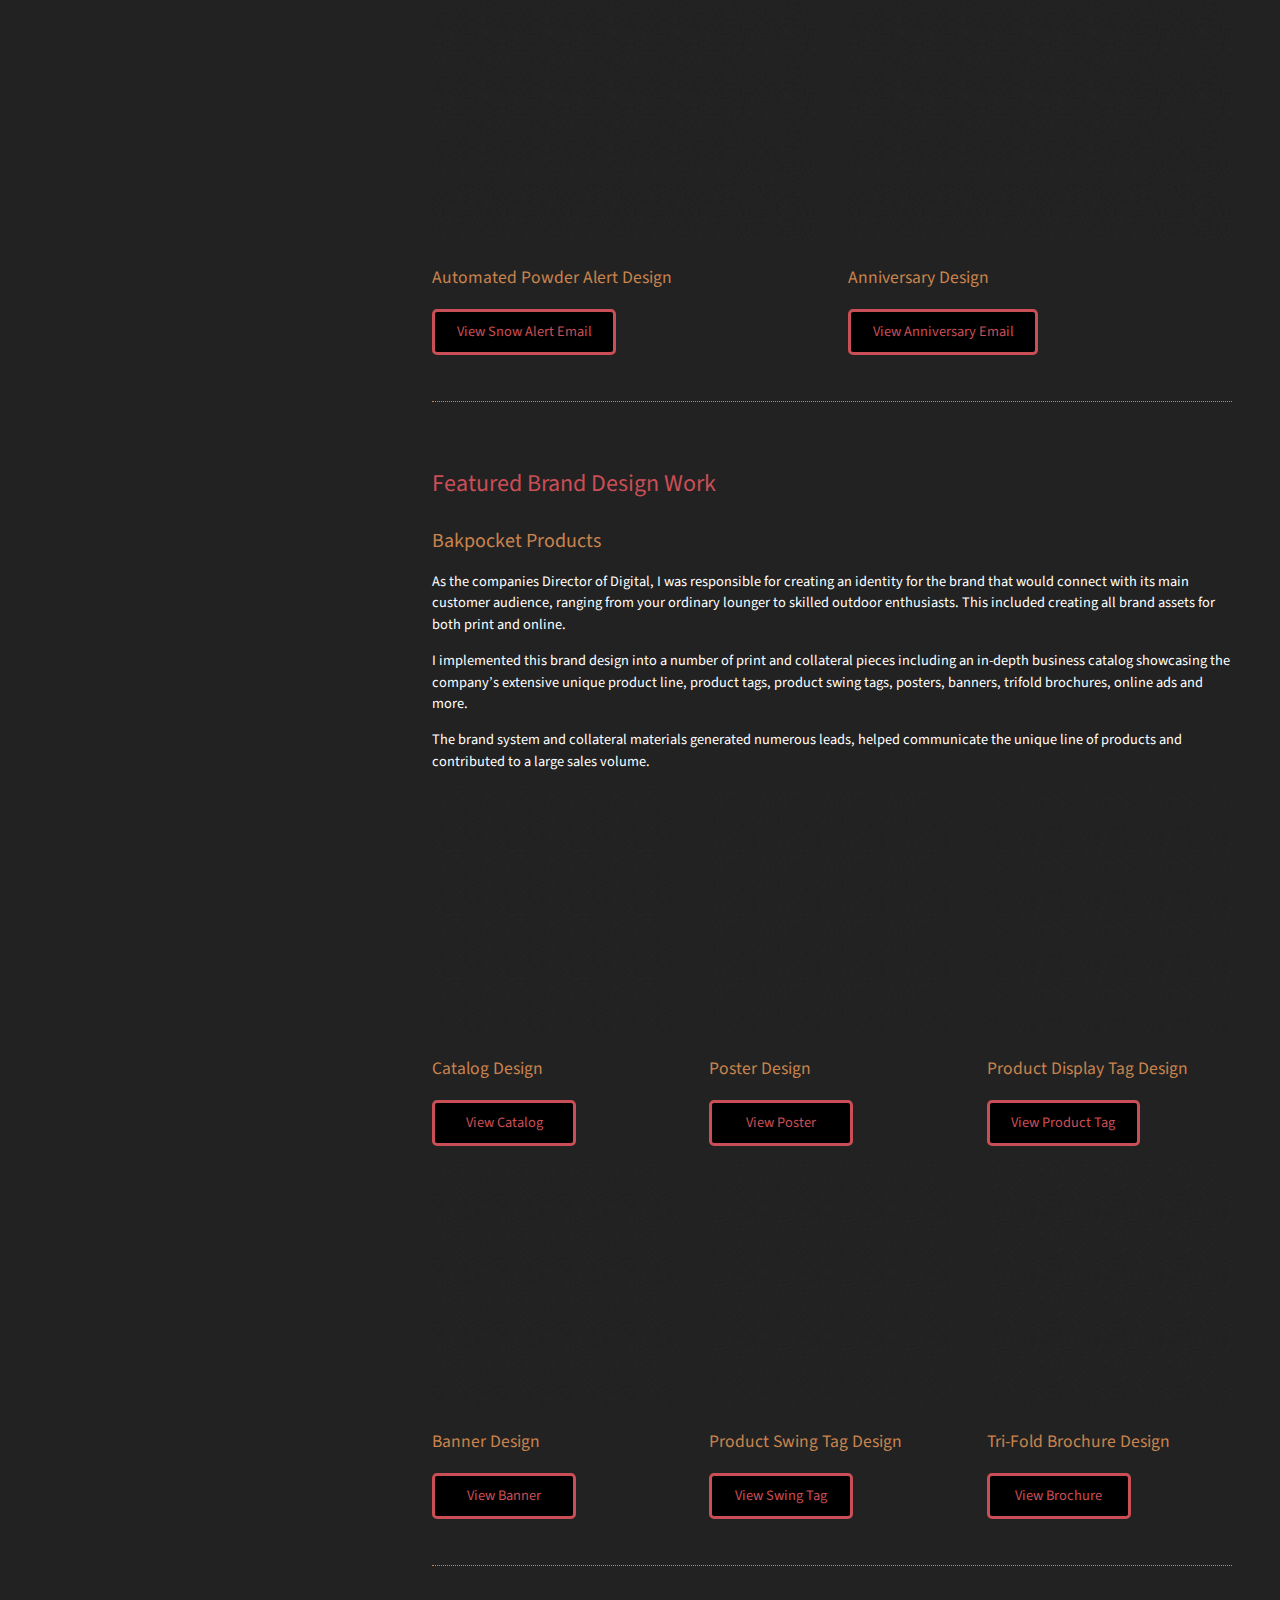
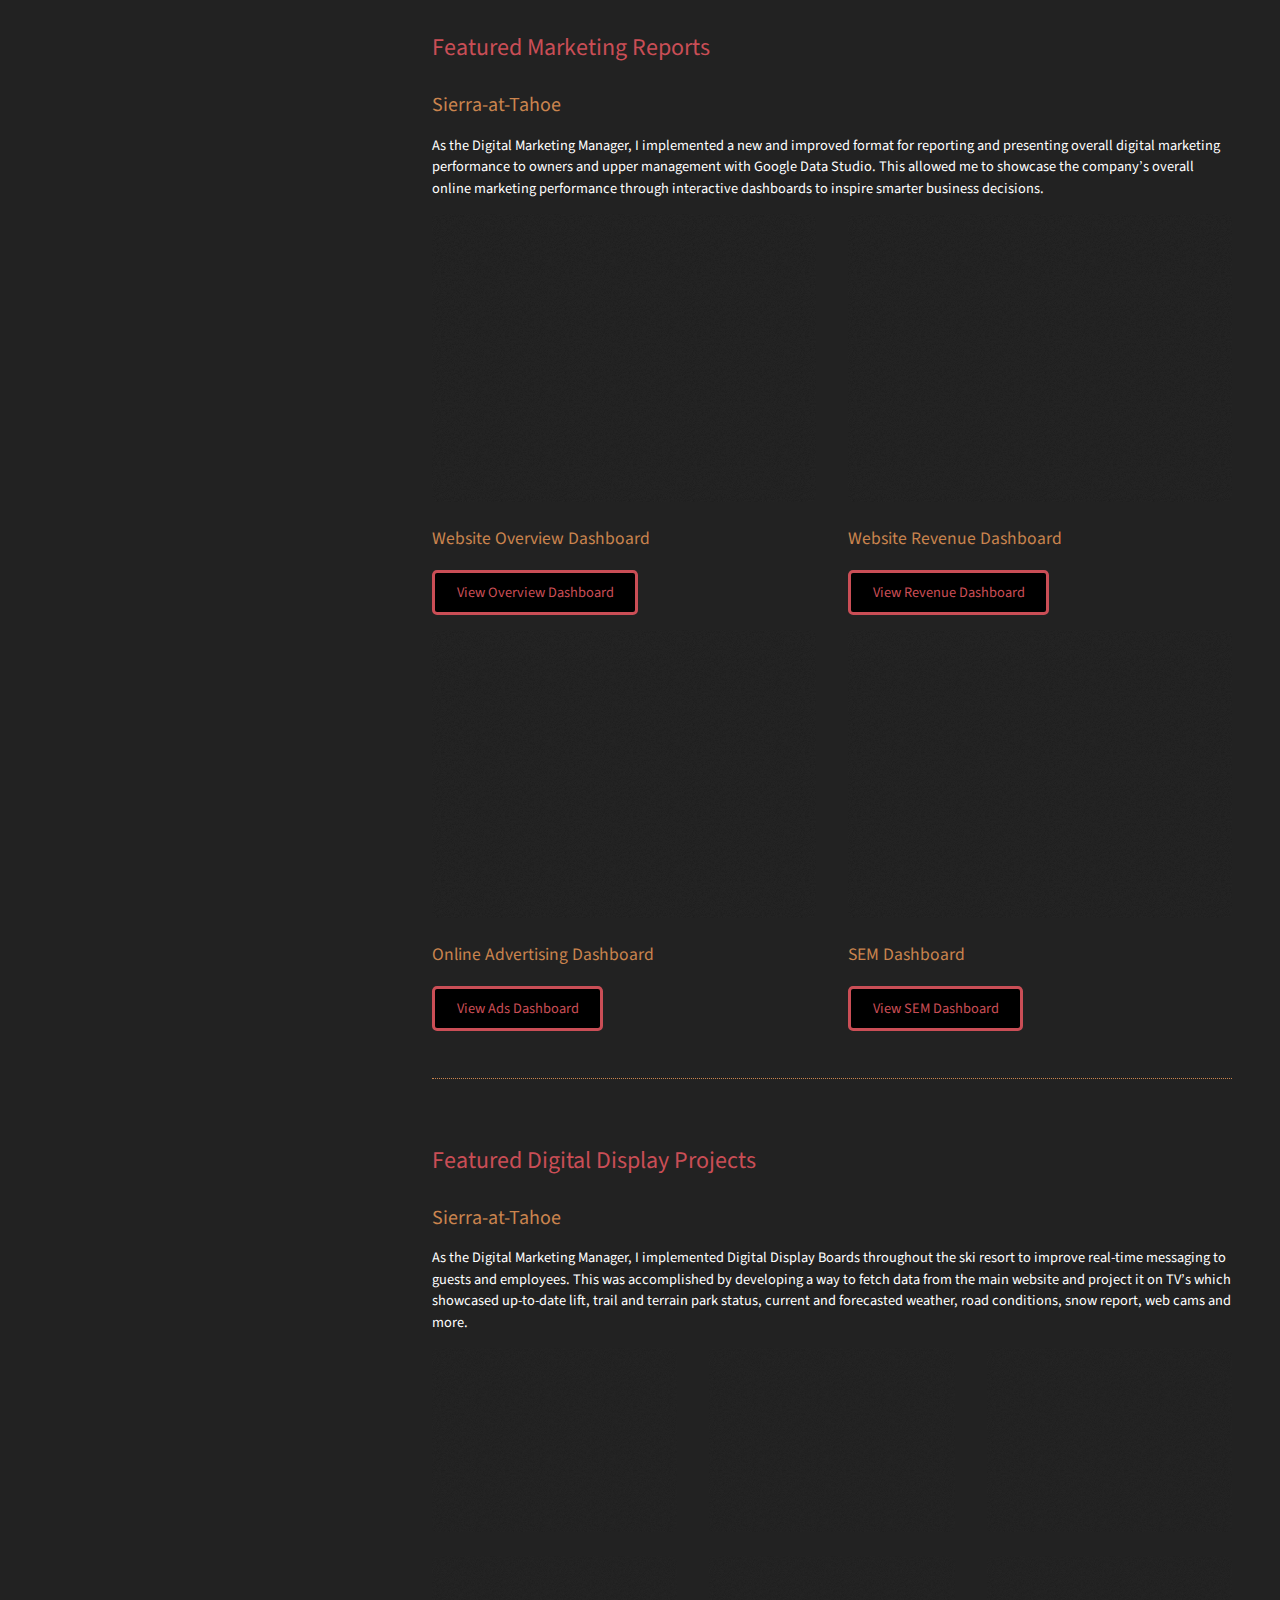
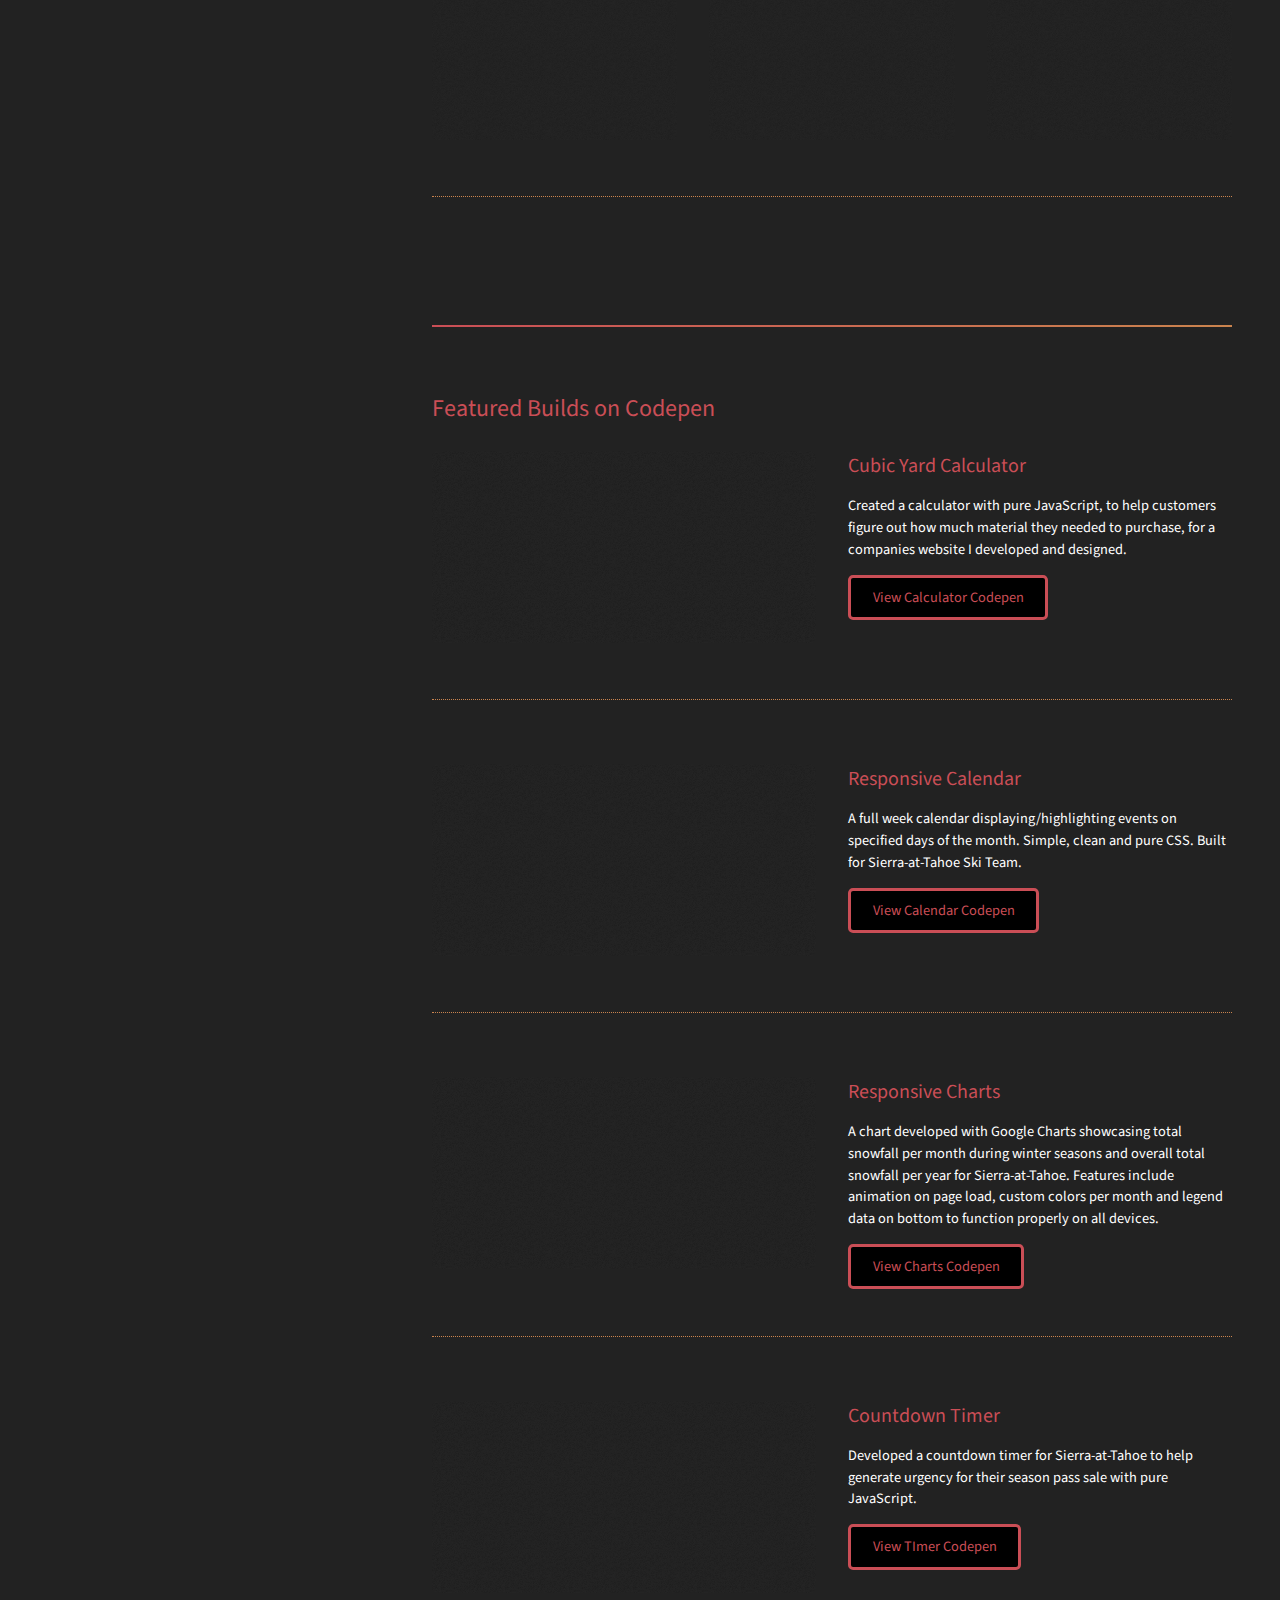
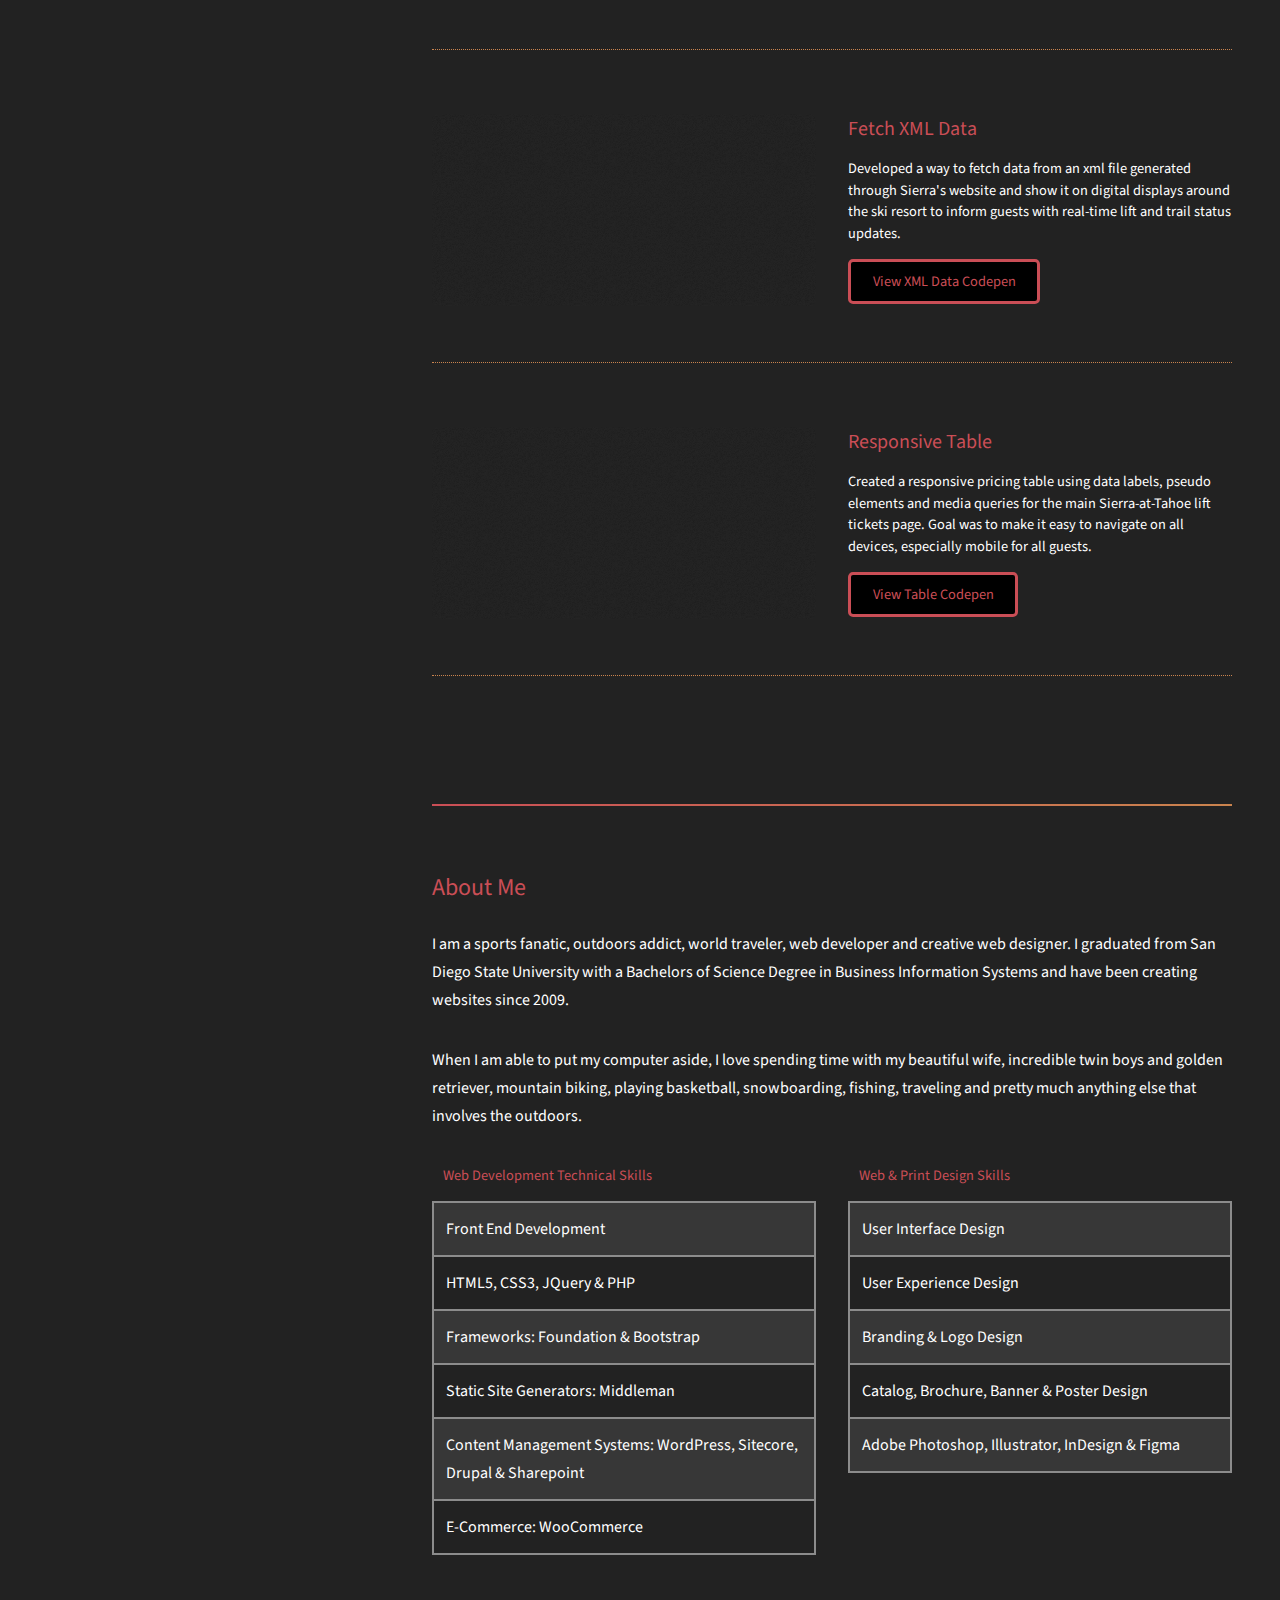
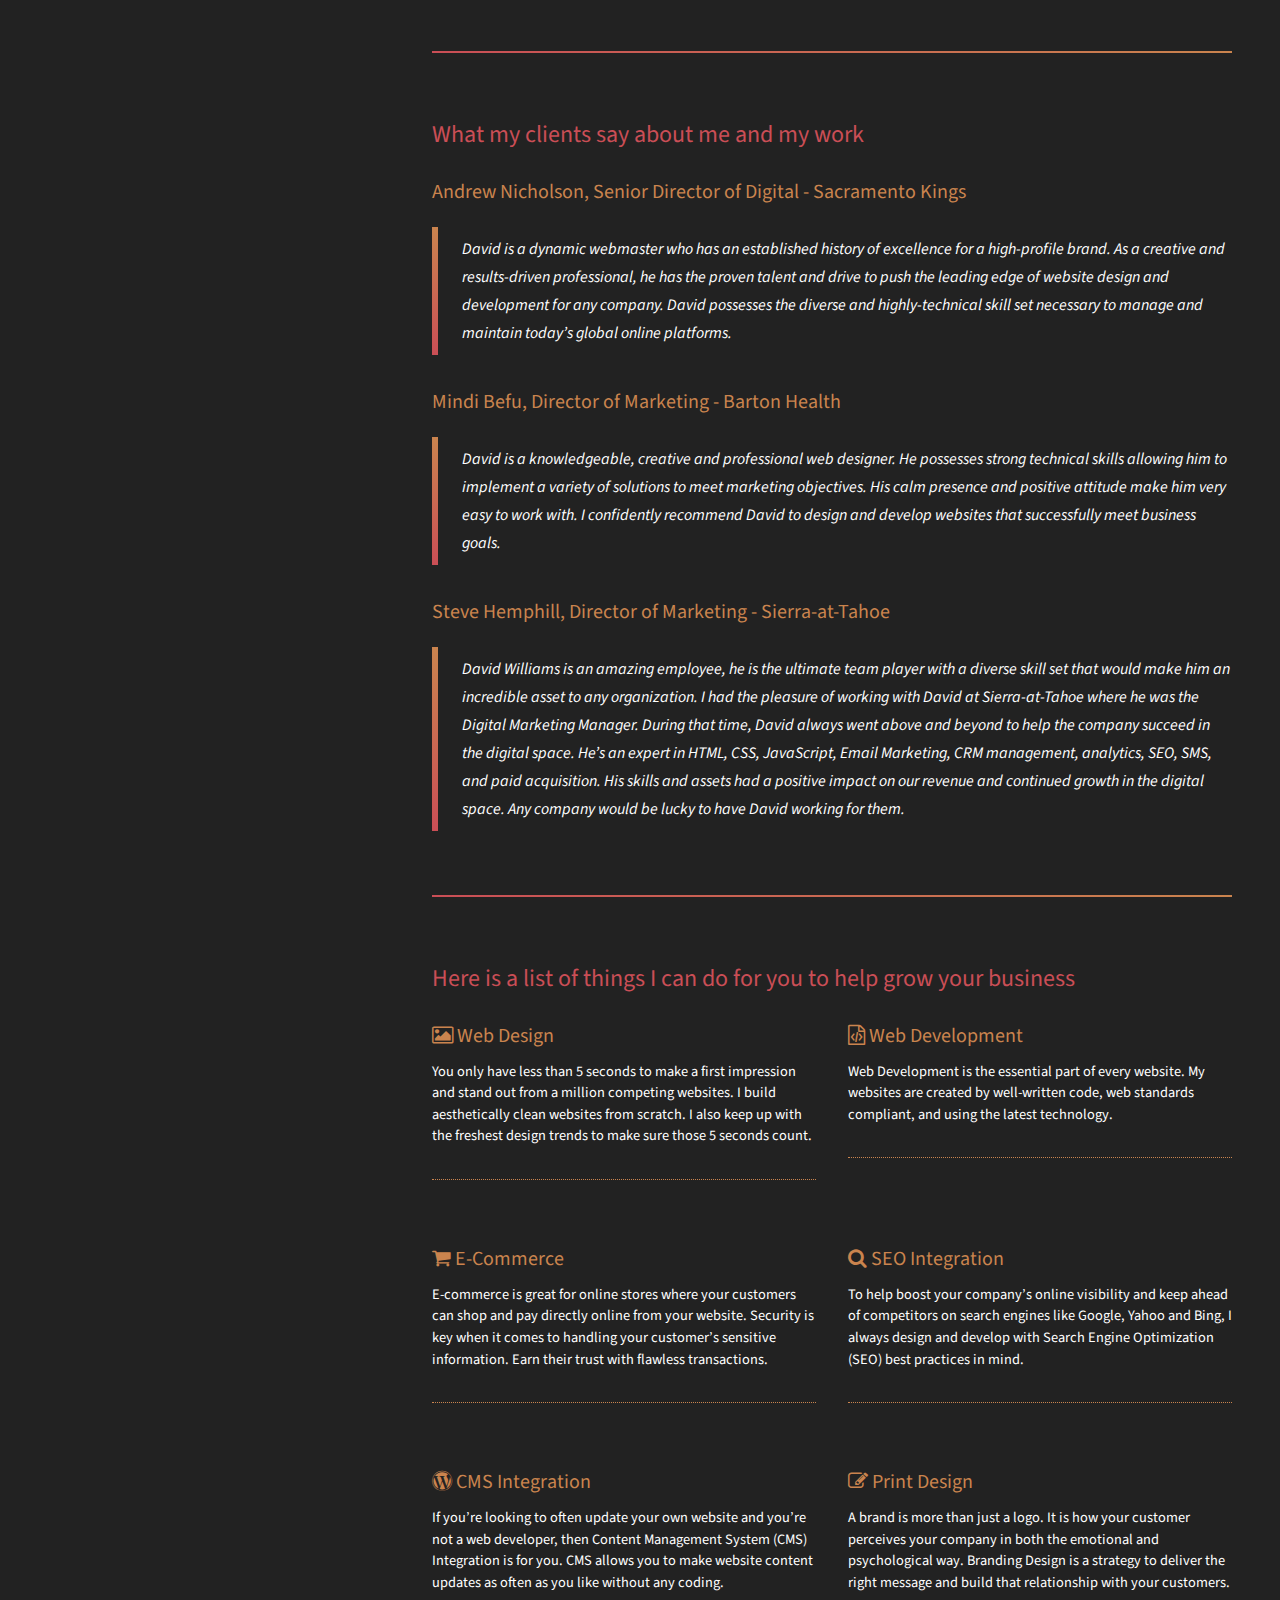
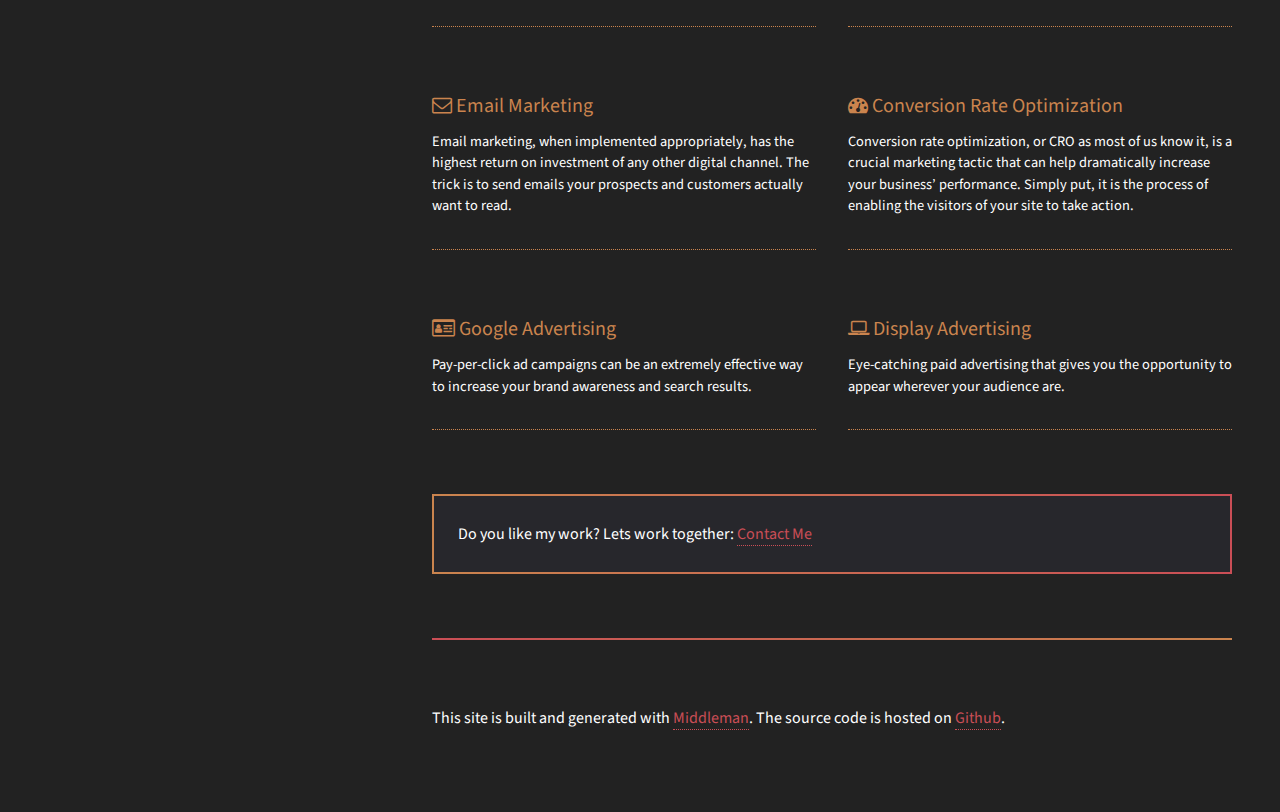
==== commit 550cb41c: "Updated Index.html" ====
--- a/index.html
+++ b/index.html
@@ -11,6 +11,7 @@
     <link rel="icon" type="image/png" href="images/dwilldesigns-logo-portfolio-red-80x80.png" />
     <link rel="preload" href="https://stackpath.bootstrapcdn.com/font-awesome/4.7.0/css/font-awesome.min.css" as="style" onload="this.onload=null;this.rel='stylesheet'" />
     <noscript><link rel="stylesheet" href="https://stackpath.bootstrapcdn.com/font-awesome/4.7.0/css/font-awesome.min.css" /></noscript>
+    <link rel="preconnect" href="https://fonts.gstatic.com" crossorigin />
     <link href="/stylesheets/main.css" rel="stylesheet" />
     <link rel="preload" as="image" href="../../images/mtn-bg.jpg" />
   </head>
@@ -33,7 +34,7 @@
         <h2>Featured Website Work</h2>
         <div class="row">
           <article class="col-6 col-12-xsmall work-item">
-            <a href="images/fulls/bt-hp-sitecore-2024.jpg" class="image fit thumb" "rel=nofollow"><img loading="lazy" width="400" height="400" src="/images/400/bt-hp-sitecore-2024-400.jpg" alt="Billtrust New Global Website" title="Billtrust New Global Website" /></a>
+            <a href="images/fulls/bt-hp-sitecore-2024.jpg" class="image fit thumb" "rel=nofollow"><img loading="lazy" width="400" height="400" src="/images/400/bt-hp-sitecore-2024-400.webp" alt="Billtrust New Global Website" title="Billtrust New Global Website" /></a>
             <h3>Billtrust Global Website</h3>
             <h4>🏆 Awarded 2023 Best SaaS Website 🏆</h4>
             <p>Was the lead web technologist in charge of launching the company’s new multi-lingual website to represent the new brand in support of it’s global expansion. This required a full rebuild (frontend and backend), platform migration, internationalization, new GDPR analytics system, new AI-powered site search, ADA compliance, Marketo multi-lingual forms, and more.</p>
@@ -42,7 +43,7 @@
           </article>
 
           <article class="col-6 col-12-xsmall work-item">
-            <a href="images/fulls/bt-ar-mm-quiz-grid.jpg" class="image fit thumb" "rel=nofollow"><img loading="lazy" width="400" height="400" src="images/400/bt-ar-mm-quiz-grid-400.jpg" alt="Interactive Maturity Quiz" title="Interactive Maturity Quiz" /></a>
+            <a href="images/fulls/bt-ar-mm-quiz-grid.jpg" class="image fit thumb" "rel=nofollow"><img loading="lazy" width="400" height="400" src="images/400/bt-ar-mm-quiz-grid-400.webp" alt="Interactive Maturity Quiz" title="Interactive Maturity Quiz" /></a>
             <h3>Interactive Maturity Quiz</h3>
             <h4>Web Development</h4>
             <p>Develop an interactive quiz with pure javascript for potential customers to find out where their accounts receivable department stands. Once the user completes the quiz, the user will be presented with specific results, based on their answers. Ensured the quiz was WCAG &amp; ADA compliant, so users with disabilities could take the quiz using a keyword or screen reader.</p>
